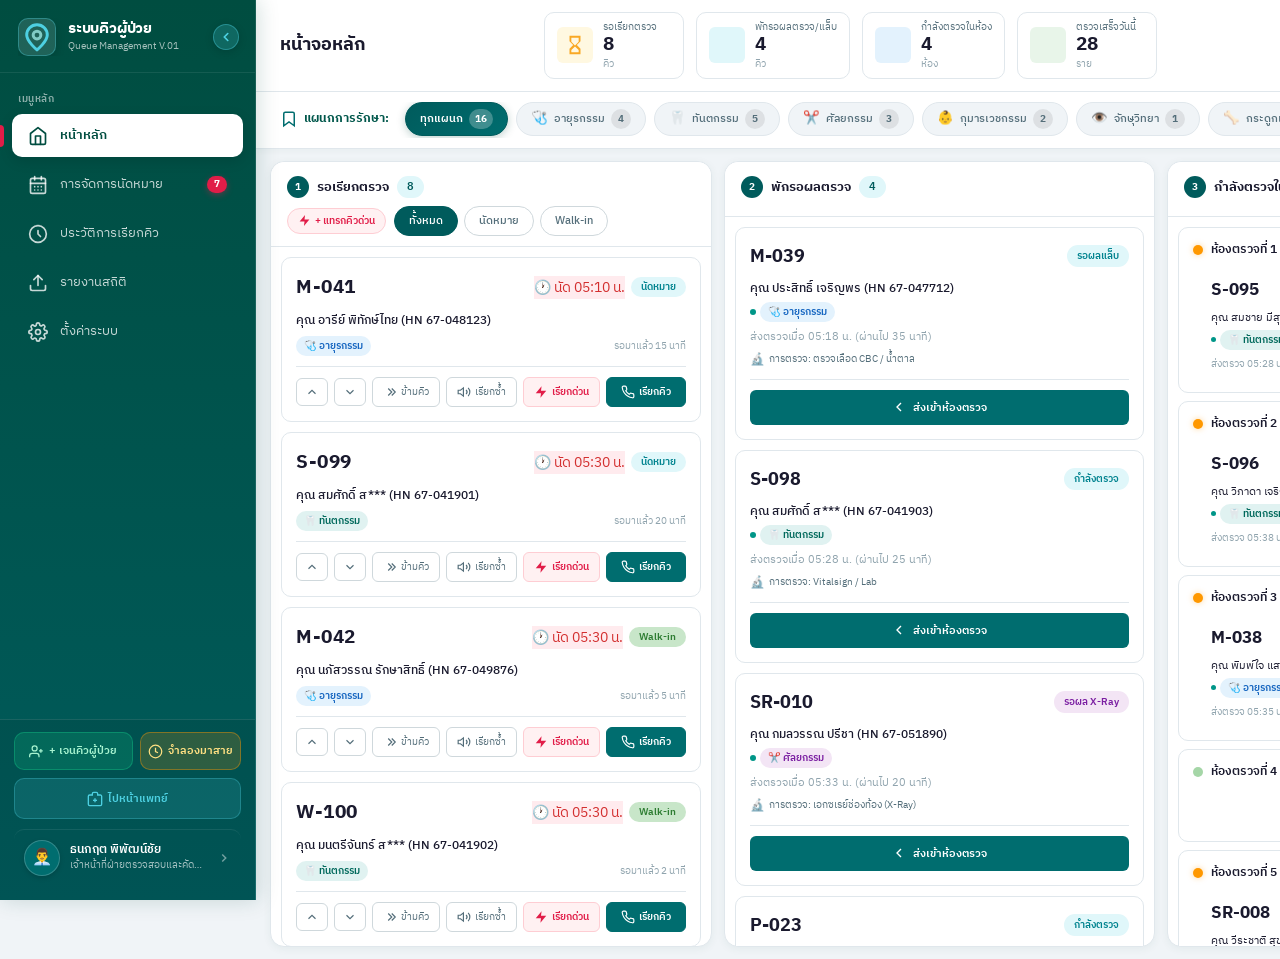
==== index.html @ bcfe9775 "Initial commit" ====
<!DOCTYPE html>
<html lang="th">
<head>
    <meta charset="UTF-8">
    <meta name="viewport" content="width=1920, initial-scale=1.0">
    <meta name="description" content="ระบบจัดการคิวผู้ป่วย - Hospital Queue Management System">
    <title>ระบบคิวผู้ป่วย | Hospital Queue Management</title>
    <link rel="preconnect" href="https://fonts.googleapis.com">
    <link rel="preconnect" href="https://fonts.gstatic.com" crossorigin>
    <link href="https://fonts.googleapis.com/css2?family=IBM+Plex+Sans+Thai:wght@300;400;500;600;700&display=swap" rel="stylesheet">
    <link rel="stylesheet" href="style.css">
</head>
<body>
    <div class="app-layout">
        <!-- ======== SIDEBAR ======== -->
        <aside class="sidebar" id="sidebar">
            <!-- Header: Logo, Brand Title, Collapse Toggle Button -->
            <div class="sidebar-header">
                <div class="sidebar-brand">
                    <div class="brand-logo-icon">
                        <svg viewBox="0 0 28 28" fill="none" stroke="currentColor" stroke-width="2.3" stroke-linecap="round" stroke-linejoin="round">
                            <path d="M14 4.5c-4.5 0-8 3.5-8 8 0 5 8 11.5 8 11.5s8-6.5 8-11.5c0-4.5-3.5-8-8-8z" stroke="#4DD0E1" fill="none"/>
                            <circle cx="14" cy="12.5" r="3" stroke="#80CBC4" fill="none"/>
                        </svg>
                    </div>
                    <div class="brand-info">
                        <span class="brand-title">ระบบคิวผู้ป่วย</span>
                        <span class="brand-subtitle">Queue Management V.01</span>
                    </div>
                </div>
                <button type="button" class="sidebar-collapse-btn" id="sidebar-collapse-btn" title="ย่อ / ขยาย เมนูด้านข้าง" aria-label="Toggle Sidebar">
                    <svg class="chevron-collapse" viewBox="0 0 24 24" fill="none" stroke="currentColor" stroke-width="2.8" stroke-linecap="round" stroke-linejoin="round">
                        <polyline points="15 18 9 12 15 6"></polyline>
                    </svg>
                </button>
            </div>

            <!-- Scrollable Nav Section -->
            <div class="sidebar-scroll-area">
                <div class="sidebar-section-header">
                    <span>เมนูหลัก</span>
                </div>
                <nav class="sidebar-nav">
                    <!-- 1. หน้าหลัก -->
                    <a href="#" class="nav-item active" data-page="dashboard" data-tooltip="หน้าหลัก" id="nav-dashboard">
                        <div class="nav-active-pill"></div>
                        <svg class="nav-icon" viewBox="0 0 24 24" fill="none" stroke="currentColor" stroke-width="2" stroke-linecap="round" stroke-linejoin="round">
                            <path d="M3 9l9-7 9 7v11a2 2 0 01-2 2H5a2 2 0 01-2-2z"/>
                            <polyline points="9 22 9 12 15 12 15 22"/>
                        </svg>
                        <span class="nav-label">หน้าหลัก</span>
                    </a>

                    <!-- 2. การจัดการนัดหมาย -->
                    <a href="#" class="nav-item" data-page="appointments" data-tooltip="การจัดการนัดหมาย" id="nav-appointments">
                        <div class="nav-active-pill"></div>
                        <svg class="nav-icon" viewBox="0 0 24 24" fill="none" stroke="currentColor" stroke-width="2" stroke-linecap="round" stroke-linejoin="round">
                            <rect x="3" y="4" width="18" height="18" rx="2" ry="2"/>
                            <line x1="16" y1="2" x2="16" y2="6"/>
                            <line x1="8" y1="2" x2="8" y2="6"/>
                            <line x1="3" y1="10" x2="21" y2="10"/>
                            <path d="M8 14h.01M12 14h.01M16 14h.01M8 18h.01M12 18h.01M16 18h.01"/>
                        </svg>
                        <span class="nav-label">การจัดการนัดหมาย</span>
                        <span class="nav-badge" id="nav-appointments-badge">8</span>
                    </a>

                    <!-- 3. ประวัติการเรียกคิว -->
                    <a href="#" class="nav-item" data-page="history" data-tooltip="ประวัติการเรียกคิว" id="nav-history">
                        <div class="nav-active-pill"></div>
                        <svg class="nav-icon" viewBox="0 0 24 24" fill="none" stroke="currentColor" stroke-width="2" stroke-linecap="round" stroke-linejoin="round">
                            <path d="M12 8v4l3 3"/>
                            <circle cx="12" cy="12" r="10"/>
                        </svg>
                        <span class="nav-label">ประวัติการเรียกคิว</span>
                    </a>


                    <!-- 4. รายงานสถิติ -->
                    <a href="#" class="nav-item" data-page="reports" data-tooltip="รายงานสถิติ" id="nav-reports">
                        <div class="nav-active-pill"></div>
                        <svg class="nav-icon" viewBox="0 0 24 24" fill="none" stroke="currentColor" stroke-width="2" stroke-linecap="round" stroke-linejoin="round">
                            <path d="M21 15v4a2 2 0 01-2 2H5a2 2 0 01-2-2v-4"/>
                            <polyline points="17 8 12 3 7 8"/>
                            <line x1="12" y1="3" x2="12" y2="15"/>
                        </svg>
                        <span class="nav-label">รายงานสถิติ</span>
                    </a>

                    <!-- 5. ตั้งค่าระบบ -->
                    <a href="#" class="nav-item" data-page="settings" data-tooltip="ตั้งค่าระบบ" id="nav-settings">
                        <div class="nav-active-pill"></div>
                        <svg class="nav-icon" viewBox="0 0 24 24" fill="none" stroke="currentColor" stroke-width="2" stroke-linecap="round" stroke-linejoin="round">
                            <circle cx="12" cy="12" r="3"/>
                            <path d="M19.4 15a1.65 1.65 0 00.33 1.82l.06.06a2 2 0 010 2.83 2 2 0 01-2.83 0l-.06-.06a1.65 1.65 0 00-1.82-.33 1.65 1.65 0 00-1 1.51V21a2 2 0 01-4 0v-.09A1.65 1.65 0 009 19.4a1.65 1.65 0 00-1.82.33l-.06.06a2 2 0 01-2.83-2.83l.06-.06A1.65 1.65 0 004.68 15a1.65 1.65 0 00-1.51-1H3a2 2 0 010-4h.09A1.65 1.65 0 004.6 9a1.65 1.65 0 00-.33-1.82l-.06-.06a2 2 0 012.83-2.83l.06.06A1.65 1.65 0 009 4.68a1.65 1.65 0 001-1.51V3a2 2 0 014 0v.09a1.65 1.65 0 001 1.51 1.65 1.65 0 001.82-.33l.06-.06a2 2 0 012.83 2.83l-.06.06A1.65 1.65 0 0019.4 9a1.65 1.65 0 001.51 1H21a2 2 0 010 4h-.09a1.65 1.65 0 00-1.51 1z"/>
                        </svg>
                        <span class="nav-label">ตั้งค่าระบบ</span>
                    </a>
                </nav>
            </div>

            <!-- Sidebar Bottom Actions & Profile -->
            <div class="sidebar-bottom">
                <div class="sidebar-actions-grid">
                    <button type="button" class="btn-generate-queue" id="btn-generate-queue" onclick="generateNewPatientQueue()" title="สุ่มสร้างคิวผู้ป่วยใหม่เข้าระบบทันที" data-tooltip="เจนคิวผู้ป่วย">
                        <svg viewBox="0 0 24 24" fill="none" stroke="currentColor" stroke-width="2" width="15" height="15">
                            <path d="M16 21v-2a4 4 0 0 0-4-4H5a4 4 0 0 0-4 4v2"/>
                            <circle cx="9" cy="7" r="4"/>
                            <line x1="19" y1="8" x2="19" y2="14"/>
                            <line x1="22" y1="11" x2="16" y2="11"/>
                        </svg>
                        <span class="action-btn-text">+ เจนคิวผู้ป่วย</span>
                    </button>
                    <button type="button" class="btn-simulate" id="btn-simulate-late" title="จำลองเวลาผ่านไป 35 นาที" data-tooltip="จำลองมาสาย">
                        <svg viewBox="0 0 24 24" fill="none" stroke="currentColor" stroke-width="2" width="15" height="15"><circle cx="12" cy="12" r="10"/><polyline points="12 6 12 12 16 14"/></svg>
                        <span class="action-btn-text">จำลองมาสาย</span>
                    </button>
                </div>
                <a href="doctor.html" class="btn-simulate btn-go-doctor" data-tooltip="ไปหน้าแพทย์" style="margin-top:8px;text-decoration:none;text-align:center;background:rgba(77,208,225,0.15);border-color:rgba(77,208,225,0.3);color:#4DD0E1;">
                    <svg viewBox="0 0 24 24" fill="none" stroke="currentColor" stroke-width="2" width="16" height="16"><path d="M20 6h-4V4c0-1.1-.9-2-2-2h-4c-1.1 0-2 .9-2 2v2H4c-1.1 0-2 .9-2 2v12c0 1.1.9 2 2 2h16c1.1 0 2-.9 2-2V8c0-1.1-.9-2-2-2z"/><line x1="12" y1="11" x2="12" y2="17"/><line x1="9" y1="14" x2="15" y2="14"/></svg>
                    <span class="action-btn-text">ไปหน้าแพทย์</span>
                </a>

                <!-- User Profile at bottom (Click to open Profile) -->
                <div class="sidebar-user-profile" id="sidebar-user-profile" data-tooltip="คลิกเพื่อดูและแก้ไขโปรไฟล์">
                    <div class="user-avatar-wrap">
                        <span style="font-size:1.15rem;line-height:1;">👨‍💼</span>
                    </div>
                    <div class="user-profile-details">
                        <span class="user-profile-name">ธนกฤต พิพัฒน์ชัย</span>
                        <span class="user-profile-email">เจ้าหน้าที่ฝ่ายตรวจสอบ</span>
                    </div>
                    <div class="user-profile-arrow">
                        <svg viewBox="0 0 24 24" fill="none" stroke="currentColor" stroke-width="2.5" width="14" height="14"><polyline points="9 18 15 12 9 6"/></svg>
                    </div>
                </div>
            </div>
        </aside>

        <!-- ======== MAIN CONTENT ======== -->
        <main class="main-content">
            <!-- Top Navigation Bar -->
            <header class="top-bar" id="top-bar">
                <div class="top-bar-left">
                    <h1 class="page-title" id="page-title">หน้าจอหลัก</h1>
                </div>
                <div class="top-bar-stats" id="top-bar-stats">
                    <div class="stat-card" id="stat-waiting">
                        <div class="stat-icon waiting">
                            <svg viewBox="0 0 24 24" fill="none" stroke="currentColor" stroke-width="2"><path d="M18 6L6 18M6 6l6 6"/><circle cx="12" cy="12" r="10"/></svg>
                            <!-- Hourglass -->
                            <svg viewBox="0 0 24 24" fill="currentColor" width="22" height="22"><path d="M6 2v6l4 4-4 4v6h12v-6l-4-4 4-4V2H6zm10 15.5V20H8v-2.5l4-4 4 4zm-4-5l-4-4V4h8v4.5l-4 4z"/></svg>
                        </div>
                        <div class="stat-info">
                            <span class="stat-label">รอเรียกตรวจ</span>
                            <span class="stat-value" id="stat-waiting-count">0</span>
                            <span class="stat-unit">คิว</span>
                        </div>
                    </div>
                    <div class="stat-card" id="stat-lab">
                        <div class="stat-icon lab">
                            <svg viewBox="0 0 24 24" fill="currentColor" width="22" height="22"><path d="M7 2v2h1v7.15l-4.35 7.61C2.87 20.11 3.84 22 5.44 22h13.12c1.6 0 2.57-1.89 1.79-3.24L16 11.15V4h1V2H7zm6 9.68l3.82 6.68H7.18L11 11.68V4h2v7.68z"/></svg>
                        </div>
                        <div class="stat-info">
                            <span class="stat-label">พักรอผลตรวจ/แล็บ</span>
                            <span class="stat-value" id="stat-lab-count">0</span>
                            <span class="stat-unit">คิว</span>
                        </div>
                    </div>
                    <div class="stat-card" id="stat-examining">
                        <div class="stat-icon examining">
                            <svg viewBox="0 0 24 24" fill="currentColor" width="22" height="22"><path d="M20 2H4c-1.1 0-2 .9-2 2v16c0 1.1.9 2 2 2h16c1.1 0 2-.9 2-2V4c0-1.1-.9-2-2-2zm-2 12H6v-2h12v2zm0-4H6V8h12v2z"/></svg>
                        </div>
                        <div class="stat-info">
                            <span class="stat-label">กำลังตรวจในห้อง</span>
                            <span class="stat-value" id="stat-examining-count">0</span>
                            <span class="stat-unit">ห้อง</span>
                        </div>
                    </div>
                    <div class="stat-card" id="stat-done">
                        <div class="stat-icon done">
                            <svg viewBox="0 0 24 24" fill="currentColor" width="22" height="22"><path d="M12 2C6.48 2 2 6.48 2 12s4.48 10 10 10 10-4.48 10-10S17.52 2 12 2zm-2 15l-5-5 1.41-1.41L10 14.17l7.59-7.59L19 8l-9 9z"/></svg>
                        </div>
                        <div class="stat-info">
                            <span class="stat-label">ตรวจเสร็จวันนี้</span>
                            <span class="stat-value" id="stat-done-count">0</span>
                            <span class="stat-unit">ราย</span>
                        </div>
                    </div>
                </div>
                <div class="top-bar-right">
                    <div class="datetime-display">
                        <div class="date-text" id="date-text"></div>
                        <div class="time-display">
                            <span class="time-text" id="time-text">00:00</span>
                            <span class="time-period">น.</span>
                        </div>
                        <div class="timezone-text">เวลามาตรฐานประเทศไทย</div>
                    </div>
                    <button type="button" class="btn-sound-toggle" id="btn-sound-toggle" onclick="toggleSound()" title="เปิด/ปิดเสียงเรียกคิว">
                        <svg class="sound-icon-on" viewBox="0 0 24 24" fill="none" stroke="currentColor" stroke-width="2" width="16" height="16"><polygon points="11 5 6 9 2 9 2 15 6 15 11 19 11 5"/><path d="M19.07 4.93a10 10 0 0 1 0 14.14M15.54 8.46a5 5 0 0 1 0 7.07"/></svg>
                        <svg class="sound-icon-off" style="display:none;" viewBox="0 0 24 24" fill="none" stroke="currentColor" stroke-width="2" width="16" height="16"><polygon points="11 5 6 9 2 9 2 15 6 15 11 19 11 5"/><line x1="23" y1="9" x2="17" y2="15"/><line x1="17" y1="9" x2="23" y2="15"/></svg>
                        <span class="sound-status-text" id="sound-status-text">เสียง: เปิด</span>
                    </button>
                </div>
            </header>

            <!-- ======== PAGE: DASHBOARD (Kanban Board) ======== -->
            <div class="page-content active" id="page-dashboard">
                <!-- Department Filter Bar -->
                <div class="department-filter-bar" id="dept-filter-bar">
                    <div class="dept-bar-left">
                        <div class="dept-bar-label">
                            <svg viewBox="0 0 24 24" fill="none" stroke="currentColor" stroke-width="2" width="18" height="18"><path d="M19 21l-7-5-7 5V5a2 2 0 012-2h10a2 2 0 012 2z"/></svg>
                            <span>แผนกการรักษา:</span>
                        </div>
                        <div class="dept-pills-container" id="dept-pills">
                            <button class="dept-pill active" data-dept="all">
                                <span class="dept-pill-name">ทุกแผนก</span>
                                <span class="dept-pill-count" id="count-dept-all">0</span>
                            </button>
                            <button class="dept-pill" data-dept="อายุรกรรม">
                                <span class="dept-pill-icon">🩺</span>
                                <span class="dept-pill-name">อายุรกรรม</span>
                                <span class="dept-pill-count" id="count-dept-med">0</span>
                            </button>
                            <button class="dept-pill" data-dept="ทันตกรรม">
                                <span class="dept-pill-icon">🦷</span>
                                <span class="dept-pill-name">ทันตกรรม</span>
                                <span class="dept-pill-count" id="count-dept-dental">0</span>
                            </button>
                            <button class="dept-pill" data-dept="ศัลยกรรม">
                                <span class="dept-pill-icon">✂️</span>
                                <span class="dept-pill-name">ศัลยกรรม</span>
                                <span class="dept-pill-count" id="count-dept-surg">0</span>
                            </button>
                            <button class="dept-pill" data-dept="กุมารเวชกรรม">
                                <span class="dept-pill-icon">👶</span>
                                <span class="dept-pill-name">กุมารเวชกรรม</span>
                                <span class="dept-pill-count" id="count-dept-pedia">0</span>
                            </button>
                            <button class="dept-pill" data-dept="จักษุวิทยา">
                                <span class="dept-pill-icon">👁️</span>
                                <span class="dept-pill-name">จักษุวิทยา</span>
                                <span class="dept-pill-count" id="count-dept-eye">0</span>
                            </button>
                            <button class="dept-pill" data-dept="กระดูกและข้อ">
                                <span class="dept-pill-icon">🦴</span>
                                <span class="dept-pill-name">กระดูกและข้อ</span>
                                <span class="dept-pill-count" id="count-dept-ortho">0</span>
                            </button>
                        </div>
                    </div>
                    <div class="dept-bar-right">
                        <div class="dept-search-box">
                            <svg viewBox="0 0 24 24" fill="none" stroke="currentColor" stroke-width="2" width="14" height="14"><circle cx="11" cy="11" r="8"/><line x1="21" y1="21" x2="16.65" y2="16.65"/></svg>
                            <input type="text" id="quick-search-input" placeholder="ค้นหาชื่อ, เลขคิว, HN...">
                        </div>
                    </div>
                </div>

                <div class="kanban-board" id="kanban-board">
                    <!-- Column 1: Waiting Queue -->
                    <div class="kanban-column" id="col-waiting">
                        <div class="column-header">
                            <div class="column-title-group">
                                <span class="column-number">1</span>
                                <h2 class="column-title">รอเรียกตรวจ</h2>
                                <span class="column-count" id="col-waiting-count">0</span>
                            </div>
                            <div style="display:flex; align-items:center; gap:8px;">
                                <button type="button" class="btn-insert-urgent" onclick="openUrgentModal()" title="แทรกคิวด่วนกะทันหัน">
                                    <svg viewBox="0 0 24 24" fill="currentColor" width="13" height="13"><path d="M13 2L3 14h9l-1 8 10-12h-9l1-8z"/></svg>
                                    + แทรกคิวด่วน
                                </button>
                                <div class="column-filters" id="queue-filters">
                                    <button class="filter-btn active" data-filter="all">ทั้งหมด</button>
                                    <button class="filter-btn" data-filter="appointment">นัดหมาย</button>
                                    <button class="filter-btn" data-filter="walkin">Walk-in</button>
                                </div>
                            </div>
                        </div>
                        <div class="column-body" id="waiting-list">
                            <!-- Queue cards will be rendered by JS -->
                        </div>
                    </div>

                    <!-- Column 2: Lab / Waiting Results -->
                    <div class="kanban-column" id="col-lab">
                        <div class="column-header">
                            <div class="column-title-group">
                                <span class="column-number">2</span>
                                <h2 class="column-title">พักรอผลตรวจ</h2>
                                <span class="column-count" id="col-lab-count">0</span>
                            </div>
                        </div>
                        <div class="column-body" id="lab-list">
                            <!-- Lab waiting cards will be rendered by JS -->
                        </div>
                    </div>

                    <!-- Column 3: Examination Rooms -->
                    <div class="kanban-column" id="col-rooms">
                        <div class="column-header">
                            <div class="column-title-group">
                                <span class="column-number">3</span>
                                <h2 class="column-title">กำลังตรวจในห้องตรวจ</h2>
                                <span class="column-count-badge" id="col-rooms-active">Active 0 ห้อง</span>
                            </div>
                        </div>
                        <div class="column-body rooms-grid" id="rooms-list">
                            <!-- Room cards will be rendered by JS -->
                        </div>
                    </div>
                </div>
            </div>

            <!-- ======== PAGE: HISTORY ======== -->
            <div class="page-content" id="page-history">
                <div class="history-page">
                    <div class="history-filters">
                        <div class="filter-group">
                            <label>เริ่มต้น</label>
                            <input type="date" class="filter-input" id="history-date-start">
                        </div>
                        <div class="filter-group">
                            <label>ถึง</label>
                            <input type="date" class="filter-input" id="history-date-end">
                        </div>
                        <div class="filter-group">
                            <label>ประเภท</label>
                            <select class="filter-input" id="history-type-filter">
                                <option value="all">ทั้งหมด</option>
                                <option value="appointment">นัดหมาย</option>
                                <option value="walkin">Walk-in</option>
                            </select>
                        </div>
                        <div class="filter-group">
                            <label>แผนก</label>
                            <select class="filter-input" id="history-dept-filter">
                                <option value="all">ทั้งหมด</option>
                                <option value="อายุรกรรม">อายุรกรรม</option>
                                <option value="ทันตกรรม">ทันตกรรม</option>
                                <option value="ศัลยกรรม">ศัลยกรรม</option>
                                <option value="กุมารเวชกรรม">กุมารเวชกรรม</option>
                                <option value="จักษุวิทยา">จักษุวิทยา</option>
                                <option value="กระดูกและข้อ">กระดูกและข้อ</option>
                            </select>
                        </div>
                        <div class="filter-group">
                            <label>สถานะ</label>
                            <div class="filter-pills">
                                <button class="filter-pill active" data-status="all">ทั้งหมด</button>
                                <button class="filter-pill" data-status="done">สิ้นสุดการตรวจ</button>
                                <button class="filter-pill" data-status="overdue">เกินกำหนด</button>
                            </div>
                        </div>
                        <div class="history-summary-cards">
                            <div class="summary-card teal">
                                <span class="summary-label">สิ้นสุดการตรวจ</span>
                                <span class="summary-value" id="history-done-count">0</span>
                            </div>
                            <div class="summary-card red">
                                <span class="summary-label">เกินกำหนด</span>
                                <span class="summary-value" id="history-overdue-count">0</span>
                            </div>
                        </div>
                    </div>
                    <div class="history-table-wrap">
                        <table class="history-table" id="history-table">
                            <thead>
                                <tr>
                                    <th>เวลาเรียกคิว</th>
                                    <th>หมายเลขคิว</th>
                                    <th>ชื่อ - นามสกุล</th>
                                    <th>ประเภท</th>
                                    <th>เวลานัด</th>
                                    <th>แผนก</th>
                                    <th>สถานะ</th>
                                    <th>จัดการ</th>
                                </tr>
                            </thead>
                            <tbody id="history-tbody">
                            </tbody>
                        </table>
                    </div>
                </div>
            </div>

            <!-- ======== PAGE: OVERDUE ======== -->
            <div class="page-content" id="page-overdue">
                <div class="overdue-page">
                    <div class="empty-state">
                        <svg viewBox="0 0 24 24" fill="none" stroke="#aaa" stroke-width="1.5" width="64" height="64"><path d="M10.29 3.86L1.82 18a2 2 0 001.71 3h16.94a2 2 0 001.71-3L13.71 3.86a2 2 0 00-3.42 0z"/><line x1="12" y1="9" x2="12" y2="13"/><line x1="12" y1="17" x2="12.01" y2="17"/></svg>
                        <h3>คิวเกินกำหนด</h3>
                        <p>แสดงรายการคิวที่เกินเวลานัดหมายและถูกเลื่อนลำดับ</p>
                        <div id="overdue-list-content"></div>
                    </div>
                </div>
            </div>

            <!-- ======== PAGE: REPORTS & STATS DASHBOARD ======== -->
            <div class="page-content" id="page-reports">
                <div class="reports-dashboard">
                    <!-- Top Action & Filter Bar -->
                    <div class="reports-header-bar">
                        <div class="reports-title-area">
                            <h2 class="reports-title">แดชบอร์ดรายงานสถิติการให้บริการ</h2>
                            <p class="reports-subtitle">วิเคราะห์ข้อมูลปริมาณผู้ป่วย ระยะเวลาการรอคอย และประสิทธิภาพแต่ละแผนก</p>
                        </div>
                        <div class="reports-actions">
                            <div class="reports-filter-group">
                                <label for="reports-date-range">ช่วงเวลา:</label>
                                <select id="reports-date-range" class="reports-select" onchange="renderReportsDashboard()">
                                    <option value="today">วันนี้ (Today)</option>
                                    <option value="week">สัปดาห์นี้ (This Week)</option>
                                    <option value="month">เดือนนี้ (This Month)</option>
                                </select>
                            </div>
                            <div class="reports-filter-group">
                                <label for="reports-dept-filter">แผนก:</label>
                                <select id="reports-dept-filter" class="reports-select" onchange="renderReportsDashboard()">
                                    <option value="all">ทุกแผนก (All Departments)</option>
                                    <option value="อายุรกรรม">🩺 อายุรกรรม</option>
                                    <option value="ทันตกรรม">🦷 ทันตกรรม</option>
                                    <option value="ศัลยกรรม">✂️ ศัลยกรรม</option>
                                    <option value="กุมารเวชกรรม">👶 กุมารเวชกรรม</option>
                                    <option value="จักษุวิทยา">👁️ จักษุวิทยา</option>
                                    <option value="กระดูกและข้อ">🦴 กระดูกและข้อ</option>
                                </select>
                            </div>
                            <div class="export-btn-group">
                                <button type="button" class="btn-export btn-export-excel" onclick="exportReportCSV()" title="ดาวน์โหลดเป็นไฟล์ Excel/CSV">
                                    <svg viewBox="0 0 24 24" fill="none" stroke="currentColor" stroke-width="2" width="16" height="16"><path d="M21 15v4a2 2 0 0 1-2 2H5a2 2 0 0 1-2-2v-4"/><polyline points="7 10 12 15 17 10"/><line x1="12" y1="15" x2="12" y2="3"/></svg>
                                    <span>Export Excel (CSV)</span>
                                </button>
                                <button type="button" class="btn-export btn-export-print" onclick="printReport()" title="พิมพ์หรือบันทึกเป็น PDF">
                                    <svg viewBox="0 0 24 24" fill="none" stroke="currentColor" stroke-width="2" width="16" height="16"><polyline points="6 9 6 2 18 2 18 9"/><path d="M6 18H4a2 2 0 0 1-2-2v-5a2 2 0 0 1 2-2h16a2 2 0 0 1 2 2v5a2 2 0 0 1-2 2h-2"/><rect x="6" y="14" width="12" height="8"/></svg>
                                    <span>พิมพ์ / PDF</span>
                                </button>
                            </div>
                        </div>
                    </div>

                    <!-- KPI Metric Cards Grid -->
                    <div class="reports-kpi-grid">
                        <div class="kpi-card teal">
                            <div class="kpi-icon-wrap">
                                <svg viewBox="0 0 24 24" fill="none" stroke="currentColor" stroke-width="2"><path d="M17 21v-2a4 4 0 0 0-4-4H5a4 4 0 0 0-4 4v2"/><circle cx="9" cy="7" r="4"/><path d="M23 21v-2a4 4 0 0 0-3-3.87"/><path d="M16 3.13a4 4 0 0 1 0 7.75"/></svg>
                            </div>
                            <div class="kpi-body">
                                <span class="kpi-label">ผู้ป่วยเข้ารับบริการทั้งหมด</span>
                                <div class="kpi-value-row">
                                    <span class="kpi-value" id="kpi-total-patients">0</span>
                                    <span class="kpi-unit">คน</span>
                                </div>
                                <span class="kpi-trend up">↗ +12.5% เทียบเมื่อวาน</span>
                            </div>
                        </div>

                        <div class="kpi-card green">
                            <div class="kpi-icon-wrap">
                                <svg viewBox="0 0 24 24" fill="none" stroke="currentColor" stroke-width="2"><path d="M22 11.08V12a10 10 0 1 1-5.93-9.14"/><polyline points="22 4 12 14.01 9 11.01"/></svg>
                            </div>
                            <div class="kpi-body">
                                <span class="kpi-label">ตรวจเสร็จสิ้นแล้ว</span>
                                <div class="kpi-value-row">
                                    <span class="kpi-value" id="kpi-completed-patients">0</span>
                                    <span class="kpi-unit">คน</span>
                                </div>
                                <span class="kpi-badge success" id="kpi-completion-rate">ความสำเร็จ 0%</span>
                            </div>
                        </div>

                        <div class="kpi-card amber">
                            <div class="kpi-icon-wrap">
                                <svg viewBox="0 0 24 24" fill="none" stroke="currentColor" stroke-width="2"><circle cx="12" cy="12" r="10"/><polyline points="12 6 12 12 16 14"/></svg>
                            </div>
                            <div class="kpi-body">
                                <span class="kpi-label">เวลารอคอยเฉลี่ย</span>
                                <div class="kpi-value-row">
                                    <span class="kpi-value" id="kpi-avg-waiting">16</span>
                                    <span class="kpi-unit">นาที</span>
                                </div>
                                <span class="kpi-trend down">✓ อยู่ในเกณฑ์มาตรฐาน (&lt;30น.)</span>
                            </div>
                        </div>

                        <div class="kpi-card blue">
                            <div class="kpi-icon-wrap">
                                <svg viewBox="0 0 24 24" fill="none" stroke="currentColor" stroke-width="2"><path d="M20 6h-4V4c0-1.1-.9-2-2-2h-4c-1.1 0-2 .9-2 2v2H4c-1.1 0-2 .9-2 2v12c0 1.1.9 2 2 2h16c1.1 0 2-.9 2-2V8c0-1.1-.9-2-2-2z"/></svg>
                            </div>
                            <div class="kpi-body">
                                <span class="kpi-label">เวลาตรวจเฉลี่ยต่อคน</span>
                                <div class="kpi-value-row">
                                    <span class="kpi-value" id="kpi-avg-exam">14</span>
                                    <span class="kpi-unit">นาที</span>
                                </div>
                                <span class="kpi-badge info">ความพึงพอใจ 96.4%</span>
                            </div>
                        </div>

                        <div class="kpi-card rose">
                            <div class="kpi-icon-wrap">
                                <svg viewBox="0 0 24 24" fill="currentColor"><path d="M13 2L3 14h9l-1 8 10-12h-9l1-8z"/></svg>
                            </div>
                            <div class="kpi-body">
                                <span class="kpi-label">คิวด่วนพิเศษ / แทรกคิว</span>
                                <div class="kpi-value-row">
                                    <span class="kpi-value" id="kpi-urgent-count">0</span>
                                    <span class="kpi-unit">เคส</span>
                                </div>
                                <span class="kpi-badge urgent-badge">จัดการเสร็จ 100%</span>
                            </div>
                        </div>
                    </div>

                    <!-- Charts Section (Grid of 2 Cards) -->
                    <div class="reports-charts-row">
                        <!-- Chart 1: Hourly Queue Traffic (Bar Chart) -->
                        <div class="chart-card">
                            <div class="chart-header">
                                <div class="chart-title-area">
                                    <h3 class="chart-title">ปริมาณคิวผู้ป่วยตามช่วงเวลา (Hourly Patient Volume)</h3>
                                    <p class="chart-desc">สถิติจำนวนคิวที่เข้ารับบริการในแต่ละชั่วโมง (08:00 - 17:00 น.)</p>
                                </div>
                                <div class="chart-badge">Peak: 09:00 - 11:00 น.</div>
                            </div>
                            <div class="chart-body">
                                <div class="hourly-bars-container" id="hourly-bars-container">
                                    <!-- Rendered dynamically by JS -->
                                </div>
                            </div>
                        </div>

                        <!-- Chart 2: Queue Types & Department Distribution -->
                        <div class="chart-card">
                            <div class="chart-header">
                                <div class="chart-title-area">
                                    <h3 class="chart-title">สัดส่วนประเภทคิวและการส่งต่อ (Queue Types)</h3>
                                    <p class="chart-desc">จำแนกตาม นัดหมาย, Walk-in, คิวด่วน และส่งต่อระหว่างแผนก</p>
                                </div>
                            </div>
                            <div class="chart-body">
                                <div class="queue-type-bars" id="queue-type-breakdown">
                                    <!-- Rendered dynamically by JS -->
                                </div>
                                <div class="queue-dept-bars-title">สัดส่วนปริมาณผู้ป่วยแยกตามแผนก</div>
                                <div class="dept-progress-list" id="dept-progress-list">
                                    <!-- Rendered dynamically by JS -->
                                </div>
                            </div>
                        </div>
                    </div>

                    <!-- Detailed Department Table -->
                    <div class="reports-table-card">
                        <div class="table-card-header">
                            <div>
                                <h3 class="table-card-title">สรุปสถิติประสิทธิภาพการให้บริการรายแผนก</h3>
                                <p class="table-card-desc">ข้อมูลเปรียบเทียบจำนวนคิว เวลารอคอยเฉลี่ย และอัตราความสำเร็จในแต่ละแผนกการรักษา</p>
                            </div>
                            <button type="button" class="btn-sub-export" onclick="exportReportCSV()">
                                <svg viewBox="0 0 24 24" fill="none" stroke="currentColor" stroke-width="2" width="14" height="14"><path d="M21 15v4a2 2 0 0 1-2 2H5a2 2 0 0 1-2-2v-4"/><polyline points="7 10 12 15 17 10"/><line x1="12" y1="15" x2="12" y2="3"/></svg>
                                Export ตารางนี้
                            </button>
                        </div>
                        <div class="table-responsive">
                            <table class="reports-data-table" id="reports-dept-table">
                                <thead>
                                    <tr>
                                        <th>แผนกการรักษา</th>
                                        <th>คิวทั้งหมด</th>
                                        <th>ตรวจเสร็จแล้ว</th>
                                        <th>กำลังตรวจ</th>
                                        <th>รอเรียกตรวจ</th>
                                        <th>เวลารอเฉลี่ย</th>
                                        <th>อัตราสำเร็จ</th>
                                        <th>สถานะความหนาแน่น</th>
                                    </tr>
                                </thead>
                                <tbody id="reports-dept-tbody">
                                    <!-- Rendered dynamically by JS -->
                                </tbody>
                            </table>
                        </div>
                    </div>
                </div>
            </div>

            <!-- ======== PAGE: APPOINTMENTS (การจัดการนัดหมาย) ======== -->
            <div class="page-content" id="page-appointments">
                <div class="appointments-page">
                    <!-- Top Action & Info Bar -->
                    <div class="appt-header-bar">
                        <div class="appt-title-area">
                            <h2 class="appt-title">ระบบการจัดการนัดหมายผู้ป่วย</h2>
                            <p class="appt-subtitle">สร้างนัดหมายใหม่ ค้นหา ตรวจสอบ เลื่อนวันนัด และยกเลิกนัดหมาย</p>
                        </div>
                        <div class="appt-actions">
                            <button type="button" class="btn-create-appt" onclick="openCreateApptModal()" id="btn-open-create-appt">
                                <svg viewBox="0 0 24 24" fill="none" stroke="currentColor" stroke-width="2.3" width="16" height="16">
                                    <path d="M12 5v14M5 12h14"/>
                                </svg>
                                <span>+ สร้างนัดหมายใหม่</span>
                            </button>
                        </div>
                    </div>

                    <!-- KPI Metric Cards Grid -->
                    <div class="appt-kpi-grid">
                        <div class="appt-kpi-card teal">
                            <div class="appt-kpi-icon-wrap">
                                <svg viewBox="0 0 24 24" fill="none" stroke="currentColor" stroke-width="2">
                                    <rect x="3" y="4" width="18" height="18" rx="2" ry="2"/>
                                    <line x1="16" y1="2" x2="16" y2="6"/>
                                    <line x1="8" y1="2" x2="8" y2="6"/>
                                    <line x1="3" y1="10" x2="21" y2="10"/>
                                </svg>
                            </div>
                            <div class="appt-kpi-body">
                                <span class="appt-kpi-label">นัดหมายทั้งหมดในระบบ</span>
                                <div class="appt-kpi-value-row">
                                    <span class="appt-kpi-value" id="kpi-appt-total">0</span>
                                    <span class="appt-kpi-unit">รายการ</span>
                                </div>
                                <span class="appt-kpi-badge primary">จัดการข้อมูลคิว</span>
                            </div>
                        </div>

                        <div class="appt-kpi-card green">
                            <div class="appt-kpi-icon-wrap">
                                <svg viewBox="0 0 24 24" fill="none" stroke="currentColor" stroke-width="2">
                                    <path d="M22 11.08V12a10 10 0 1 1-5.93-9.14"/>
                                    <polyline points="22 4 12 14.01 9 11.01"/>
                                </svg>
                            </div>
                            <div class="appt-kpi-body">
                                <span class="appt-kpi-label">นัดหมายยืนยันแล้ว / รอตรวจ</span>
                                <div class="appt-kpi-value-row">
                                    <span class="appt-kpi-value" id="kpi-appt-confirmed">0</span>
                                    <span class="appt-kpi-unit">ราย</span>
                                </div>
                                <span class="appt-kpi-badge success">พร้อมให้บริการ</span>
                            </div>
                        </div>

                        <div class="appt-kpi-card amber">
                            <div class="appt-kpi-icon-wrap">
                                <svg viewBox="0 0 24 24" fill="none" stroke="currentColor" stroke-width="2">
                                    <circle cx="12" cy="12" r="10"/>
                                    <polyline points="12 6 12 12 14 14"/>
                                    <path d="M16 2v4M8 2v4"/>
                                </svg>
                            </div>
                            <div class="appt-kpi-body">
                                <span class="appt-kpi-label">ขอเลื่อนวันนัดหมายแล้ว</span>
                                <div class="appt-kpi-value-row">
                                    <span class="appt-kpi-value" id="kpi-appt-rescheduled">0</span>
                                    <span class="appt-kpi-unit">เคส</span>
                                </div>
                                <span class="appt-kpi-badge warning">เปลี่ยนวัน/เวลา</span>
                            </div>
                        </div>

                        <div class="appt-kpi-card red">
                            <div class="appt-kpi-icon-wrap">
                                <svg viewBox="0 0 24 24" fill="none" stroke="currentColor" stroke-width="2">
                                    <circle cx="12" cy="12" r="10"/>
                                    <line x1="15" y1="9" x2="9" y2="15"/>
                                    <line x1="9" y1="9" x2="15" y2="15"/>
                                </svg>
                            </div>
                            <div class="appt-kpi-body">
                                <span class="appt-kpi-label">ยกเลิกนัดหมาย</span>
                                <div class="appt-kpi-value-row">
                                    <span class="appt-kpi-value" id="kpi-appt-cancelled">0</span>
                                    <span class="appt-kpi-unit">เคส</span>
                                </div>
                                <span class="appt-kpi-badge danger">ยกเลิกแล้ว</span>
                            </div>
                        </div>
                    </div>

                    <!-- Filter & Search Toolbar -->
                    <div class="appt-filters-container">
                        <div class="appt-filter-row">
                            <div class="appt-search-box">
                                <svg viewBox="0 0 24 24" fill="none" stroke="currentColor" stroke-width="2" width="16" height="16">
                                    <circle cx="11" cy="11" r="8"/>
                                    <line x1="21" y1="21" x2="16.65" y2="16.65"/>
                                </svg>
                                <input type="text" id="appt-search-input" placeholder="ค้นหาตาม HN, ชื่อคนไข้, เบอร์โทร, หรือรหัสนัด...">
                            </div>

                            <div class="appt-filter-controls">
                                <div class="appt-filter-select-wrap">
                                    <label>ช่วงวัน:</label>
                                    <select id="appt-date-filter" class="appt-select" onchange="renderAppointments()">
                                        <option value="all">ทั้งหมด (All Dates)</option>
                                        <option value="today" selected>นัดวันนี้ (Today)</option>
                                        <option value="tomorrow">นัดพรุ่งนี้ (Tomorrow)</option>
                                        <option value="week">สัปดาห์นี้ (This Week)</option>
                                    </select>
                                </div>

                                <div class="appt-filter-select-wrap">
                                    <label>แผนก:</label>
                                    <select id="appt-dept-filter" class="appt-select" onchange="renderAppointments()">
                                        <option value="all">ทุกแผนก (All)</option>
                                        <option value="อายุรกรรม">🩺 อายุรกรรม</option>
                                        <option value="ทันตกรรม">🦷 ทันตกรรม</option>
                                        <option value="ศัลยกรรม">✂️ ศัลยกรรม</option>
                                        <option value="กุมารเวชกรรม">👶 กุมารเวชกรรม</option>
                                        <option value="จักษุวิทยา">👁️ จักษุวิทยา</option>
                                        <option value="กระดูกและข้อ">🦴 กระดูกและข้อ</option>
                                    </select>
                                </div>

                                <div class="appt-filter-select-wrap">
                                    <label>สถานะ:</label>
                                    <select id="appt-status-filter" class="appt-select" onchange="renderAppointments()">
                                        <option value="all">ทุกสถานะ (All)</option>
                                        <option value="confirmed">🟢 ยืนยันนัด</option>
                                        <option value="rescheduled">🟡 เลื่อนนัดแล้ว</option>
                                        <option value="cancelled">🔴 ยกเลิกแล้ว</option>
                                    </select>
                                </div>
                            </div>
                        </div>
                    </div>

                    <!-- Appointments Table -->
                    <div class="appt-table-card">
                        <div class="table-responsive">
                            <table class="appt-data-table" id="appt-table">
                                <thead>
                                    <tr>
                                        <th>วัน-เวลานัดหมาย</th>
                                        <th>รหัสนัด / HN</th>
                                        <th>ชื่อ-นามสกุล / เบอร์โทร</th>
                                        <th>แผนก / แพทย์ผู้ตรวจ</th>
                                        <th>อาการ / สาเหตุการนัด</th>
                                        <th>สถานะนัด</th>
                                        <th style="text-align: right;">การจัดการ</th>
                                    </tr>
                                </thead>
                                <tbody id="appt-table-tbody">
                                    <!-- Rendered dynamically by JS -->
                                </tbody>
                            </table>
                        </div>
                    </div>
                </div>
            </div>

            <!-- ======== PAGE: SETTINGS (ตั้งค่าระบบ) ======== -->
            <div class="page-content" id="page-settings">
                <div class="settings-container">
                    <!-- Top Settings Header -->
                    <div class="settings-header-banner">
                        <div class="settings-header-text">
                            <h2>
                                <svg viewBox="0 0 24 24" fill="none" stroke="currentColor" stroke-width="2" width="24" height="24"><circle cx="12" cy="12" r="3"/><path d="M19.4 15a1.65 1.65 0 00.33 1.82l.06.06a2 2 0 010 2.83 2 2 0 01-2.83 0l-.06-.06a1.65 1.65 0 00-1.82-.33 1.65 1.65 0 00-1 1.51V21a2 2 0 01-4 0v-.09A1.65 1.65 0 009 19.4a1.65 1.65 0 00-1.82.33l-.06.06a2 2 0 01-2.83-2.83l.06-.06A1.65 1.65 0 004.68 15a1.65 1.65 0 00-1.51-1H3a2 2 0 010-4h.09A1.65 1.65 0 004.6 9a1.65 1.65 0 00-.33-1.82l-.06-.06a2 2 0 012.83-2.83l.06.06A1.65 1.65 0 009 4.68a1.65 1.65 0 001-1.51V3a2 2 0 014 0v.09a1.65 1.65 0 001 1.51 1.65 1.65 0 001.82-.33l.06-.06a2 2 0 012.83 2.83l-.06.06A1.65 1.65 0 0019.4 9a1.65 1.65 0 001.51 1H21a2 2 0 010 4h-.09a1.65 1.65 0 00-1.51 1z"/></svg>
                                <span>ตั้งค่าระบบจัดการคิว (System Configuration)</span>
                            </h2>
                            <p>กำหนดค่าระบบเสียงเรียกคิว กฎการจัดการเวลา ข้อมูลสถานพยาบาล และการสำรองข้อมูล</p>
                        </div>
                        <div class="settings-header-actions">
                            <button type="button" class="btn-settings-save" onclick="saveSystemSettingsFromUI()">
                                <svg viewBox="0 0 24 24" fill="none" stroke="currentColor" stroke-width="2.5" width="16" height="16"><path d="M19 21H5a2 2 0 0 1-2-2V5a2 2 0 0 1 2-2h11l5 5v11a2 2 0 0 1-2 2z"/><polyline points="17 21 17 13 7 13 7 21"/><polyline points="7 3 7 8 15 8"/></svg>
                                <span>บันทึกการตั้งค่า</span>
                            </button>
                        </div>
                    </div>

                    <!-- Settings Category Grid -->
                    <div class="settings-grid">
                        <!-- 1. Sound & Announcement -->
                        <div class="settings-card">
                            <div class="settings-card-header">
                                <div class="settings-card-icon teal">🔊</div>
                                <div>
                                    <h3>ระบบเสียงเรียกคิวและการประกาศ (Sound & Voice)</h3>
                                    <p>ปรับแต่งเสียงกระดิ่งเตือน ระดับเสียง และการอ่านชื่อผู้ป่วย</p>
                                </div>
                            </div>
                            <div class="settings-card-body">
                                <div class="setting-item-row">
                                    <div class="setting-item-info">
                                        <label class="setting-label">เปิดใช้งานเสียงเรียกคิวอัตโนมัติ (Master Sound)</label>
                                        <span class="setting-desc">ส่งเสียงเตือนและเสียงพูดเมื่อมีการกดเรียกคิวผู้ป่วย</span>
                                    </div>
                                    <label class="switch-toggle">
                                        <input type="checkbox" id="setting-sound-enabled" onchange="soundManager.toggle(this.checked)">
                                        <span class="slider-toggle"></span>
                                    </label>
                                </div>

                                <div class="setting-item-row">
                                    <div class="setting-item-info">
                                        <label class="setting-label">ระดับความดังเสียง (Volume)</label>
                                        <span class="setting-desc">ปรับความดังเสียงเตือนกระดิ่งและเสียงพูด (<span id="setting-vol-text">85%</span>)</span>
                                    </div>
                                    <input type="range" class="setting-range" id="setting-sound-volume" min="10" max="100" value="85" oninput="updateSettingVolumeText(this.value)">
                                </div>

                                <div class="setting-item-row">
                                    <div class="setting-item-info">
                                        <label class="setting-label">ความเร็วเสียงอ่าน (Speech Rate)</label>
                                        <span class="setting-desc">ความเร็วในการออกเสียงอ่านภาษาไทย</span>
                                    </div>
                                    <select class="setting-select" id="setting-speech-rate">
                                        <option value="0.8">ช้าชัดเจน (0.8x)</option>
                                        <option value="1.0" selected>ความเร็วปกติ (1.0x)</option>
                                        <option value="1.15">เร็วเล็กน้อย (1.15x)</option>
                                    </select>
                                </div>

                                <div class="setting-item-row">
                                    <div class="setting-item-info">
                                        <label class="setting-label">รูปแบบเสียงสัญญาณกระดิ่ง (Chime Melodic Tone)</label>
                                        <span class="setting-desc">เลือกโทนเสียงดนตรีก่อนเริ่มประกาศ</span>
                                    </div>
                                    <select class="setting-select" id="setting-chime-tone">
                                        <option value="hospital" selected>🔔 ติ่งหน่อง 2 จังหวะ (Hospital Melodic)</option>
                                        <option value="urgent">⚡ เสียงเตือนเร่งด่วน 3 โทน (Urgent Alert)</option>
                                        <option value="classic">🎵 กระดิ่งซอฟต์คลาสสิก (Soft Classic)</option>
                                    </select>
                                </div>

                                <div class="setting-item-row">
                                    <div class="setting-item-info">
                                        <label class="setting-label">อ่านชื่อผู้ป่วยตามหลังหมายเลขคิว</label>
                                        <span class="setting-desc">เช่น "ขอเชิญหมายเลขคิว A001 คุณสมชาย..."</span>
                                    </div>
                                    <label class="switch-toggle">
                                        <input type="checkbox" id="setting-announce-name" checked>
                                        <span class="slider-toggle"></span>
                                    </label>
                                </div>

                                <div class="setting-item-row">
                                    <div class="setting-item-info">
                                        <label class="setting-label">จำนวนครั้งในการประกาศซ้ำ</label>
                                        <span class="setting-desc">จำนวนรอบการพูดประกาศต่อการกด 1 ครั้ง</span>
                                    </div>
                                    <select class="setting-select" id="setting-repeat-count">
                                        <option value="1" selected>ประกาศ 1 รอบ</option>
                                        <option value="2">ประกาศซ้ำ 2 รอบ</option>
                                    </select>
                                </div>

                                <div class="setting-test-box">
                                    <button type="button" class="btn-test-sound" onclick="testQueueSoundAnnouncement()">
                                        <svg viewBox="0 0 24 24" fill="none" stroke="currentColor" stroke-width="2" width="16" height="16"><polygon points="11 5 6 9 2 9 2 15 6 15 11 19 11 5"/><path d="M19.07 4.93a10 10 0 0 1 0 14.14M15.54 8.46a5 5 0 0 1 0 7.07"/></svg>
                                        <span>ทดสอบฟังเสียงเรียกคิว (Test Call)</span>
                                    </button>
                                    <span class="test-sound-hint">กดเพื่อฟังตัวอย่างโทนเสียงและคำอ่านจำลอง</span>
                                </div>
                            </div>
                        </div>

                        <!-- 2. Queue Rules & Timing Thresholds -->
                        <div class="settings-card">
                            <div class="settings-card-header">
                                <div class="settings-card-icon amber">⏱️</div>
                                <div>
                                    <h3>เกณฑ์เวลาและกฎการจัดการคิว (Queue Rules & Timing)</h3>
                                    <p>กำหนดเกณฑ์การแจ้งเตือนคิวมาสายและการแทรกคิว</p>
                                </div>
                            </div>
                            <div class="settings-card-body">
                                <div class="setting-item-row">
                                    <div class="setting-item-info">
                                        <label class="setting-label">เกณฑ์เวลานับเป็น "คิวมาสาย" (Overdue Threshold)</label>
                                        <span class="setting-desc">เวลารอคอยเกินกี่นาทีจะแสดงสถานะเตือนสีส้ม</span>
                                    </div>
                                    <select class="setting-select" id="setting-late-threshold">
                                        <option value="15">15 นาที</option>
                                        <option value="20">20 นาที</option>
                                        <option value="30" selected>30 นาที (ค่ามาตรฐาน)</option>
                                        <option value="45">45 นาที</option>
                                        <option value="60">60 นาที</option>
                                    </select>
                                </div>

                                <div class="setting-item-row">
                                    <div class="setting-item-info">
                                        <label class="setting-label">เวลาเฉลี่ยโดยประมาณต่อการตรวจ (Est. Service Time)</label>
                                        <span class="setting-desc">ใช้ในการคำนวณเวลารอคอยเฉลี่ยให้ผู้ป่วย</span>
                                    </div>
                                    <select class="setting-select" id="setting-avg-service">
                                        <option value="10">10 นาที / ท่าน</option>
                                        <option value="15" selected>15 นาที / ท่าน (ค่าแนะนำ)</option>
                                        <option value="20">20 นาที / ท่าน</option>
                                        <option value="30">30 นาที / ท่าน</option>
                                    </select>
                                </div>

                                <div class="setting-item-row">
                                    <div class="setting-item-info">
                                        <label class="setting-label">อนุญาตให้แทรกคิวด่วนฉุกเฉิน (Emergency Queues)</label>
                                        <span class="setting-desc">เปิดให้มีปุ่มแทรกคิวด่วนเข้าสู่ระบบได้ทันที</span>
                                    </div>
                                    <label class="switch-toggle">
                                        <input type="checkbox" id="setting-allow-urgent" checked>
                                        <span class="slider-toggle"></span>
                                    </label>
                                </div>

                                <div class="setting-item-row">
                                    <div class="setting-item-info">
                                        <label class="setting-label">ระบบจัดสรรห้องตรวจอัตโนมัติตามแผนก (Smart Room Match)</label>
                                        <span class="setting-desc">แนะนำห้องตรวจที่ตรงกับแผนกและกำลังว่างเป็นลำดับแรก</span>
                                    </div>
                                    <label class="switch-toggle">
                                        <input type="checkbox" id="setting-smart-room" checked>
                                        <span class="slider-toggle"></span>
                                    </label>
                                </div>
                            </div>
                        </div>

                        <!-- 3. Hospital & Service Station Info -->
                        <div class="settings-card">
                            <div class="settings-card-header">
                                <div class="settings-card-icon blue">🏥</div>
                                <div>
                                    <h3>ข้อมูลสถานพยาบาลและจุดบริการ (Hospital & Station)</h3>
                                    <p>ข้อมูลที่จะแสดงบนหัวบัตรคิวและหน้าจอแสดงผล</p>
                                </div>
                            </div>
                            <div class="settings-card-body">
                                <div class="setting-form-group">
                                    <label class="setting-label">ชื่อสถานพยาบาล / โรงพยาบาล</label>
                                    <input type="text" class="setting-input" id="setting-hosp-name" value="โรงพยาบาลกรุงเทพเมดิคอล เซ็นเตอร์">
                                </div>
                                <div class="setting-form-group">
                                    <label class="setting-label">สาขา / อาคาร</label>
                                    <input type="text" class="setting-input" id="setting-hosp-branch" value="สาขาหลัก (อาคารผู้ป่วยนอก OPD)">
                                </div>
                                <div class="setting-form-group">
                                    <label class="setting-label">ชื่อจุดบริการ / เคาน์เตอร์ประจำการ</label>
                                    <input type="text" class="setting-input" id="setting-station-name" value="จุดคัดกรองและจัดการคิวกลาง (Counter 1)">
                                </div>
                                <div class="setting-form-group">
                                    <label class="setting-label">เบอร์โทรศัพท์ติดต่อศูนย์ประชาสัมพันธ์</label>
                                    <input type="text" class="setting-input" id="setting-hosp-phone" value="02-123-4567 ต่อ 101">
                                </div>
                            </div>
                        </div>

                        <!-- 4. Display & Kiosk Configuration -->
                        <div class="settings-card">
                            <div class="settings-card-header">
                                <div class="settings-card-icon green">🖥️</div>
                                <div>
                                    <h3>การแสดงผลและหน้าจอดิจิทัล (Display & Kiosk)</h3>
                                    <p>การแสดงผลบนจอคีออสก์และป้ายข้อความวิ่ง</p>
                                </div>
                            </div>
                            <div class="settings-card-body">
                                <div class="setting-item-row">
                                    <div class="setting-item-info">
                                        <label class="setting-label">แสดงรายการคิวที่ตรวจเสร็จแล้วย้อนหลัง (History List)</label>
                                        <span class="setting-desc">แสดงรายการคิวที่พึ่งเสร็จสิ้นในหน้าจอคิว</span>
                                    </div>
                                    <label class="switch-toggle">
                                        <input type="checkbox" id="setting-show-completed" checked>
                                        <span class="slider-toggle"></span>
                                    </label>
                                </div>

                                <div class="setting-item-row">
                                    <div class="setting-item-info">
                                        <label class="setting-label">รอบเวลารีเฟรชข้อมูลหน้าจออัตโนมัติ</label>
                                        <span class="setting-desc">ความถี่ในการอัปเดตเวลารอคิวและสถานะ</span>
                                    </div>
                                    <select class="setting-select" id="setting-refresh-interval">
                                        <option value="15">ทุก 15 วินาที</option>
                                        <option value="30" selected>ทุก 30 วินาที</option>
                                        <option value="60">ทุก 1 นาที</option>
                                    </select>
                                </div>

                                <div class="setting-form-group" style="margin-top:10px;">
                                    <label class="setting-label">ข้อความประกาศบนแถบหน้าจอ (Announcement Banner)</label>
                                    <input type="text" class="setting-input" id="setting-banner-text" value="กรุณารอเรียกหมายเลขคิวของท่าน และตรวจสอบห้องตรวจที่ระบุบนหน้าจอ">
                                </div>
                            </div>
                        </div>

                        <!-- 5. Backup, Export & System Reset (Full Width) -->
                        <div class="settings-card full-width">
                            <div class="settings-card-header">
                                <div class="settings-card-icon red">💾</div>
                                <div>
                                    <h3>การจัดการข้อมูลและการสำรองระบบ (Backup & System Reset)</h3>
                                    <p>สำรองข้อมูลคิว นำเข้าข้อมูล หรือรีเซ็ตระบบเพื่อเริ่มต้นวันใหม่</p>
                                </div>
                            </div>
                            <div class="settings-card-body">
                                <div class="backup-actions-grid">
                                    <div class="backup-action-card">
                                        <div class="backup-info">
                                            <h4>📤 ส่งออกข้อมูลสำรอง (Export System Data)</h4>
                                            <p>ดาวน์โหลดข้อมูลคิว นัดหมาย และการตั้งค่าทั้งหมดเป็นไฟล์ JSON เพื่อสำรองเก็บไว้</p>
                                        </div>
                                        <button type="button" class="btn-backup-export" onclick="exportSystemDataBackup()">
                                            <svg viewBox="0 0 24 24" fill="none" stroke="currentColor" stroke-width="2" width="16" height="16"><path d="M21 15v4a2 2 0 0 1-2 2H5a2 2 0 0 1-2-2v-4"/><polyline points="7 10 12 15 17 10"/><line x1="12" y1="15" x2="12" y2="3"/></svg>
                                            ดาวน์โหลดไฟล์สำรอง
                                        </button>
                                    </div>

                                    <div class="backup-action-card">
                                        <div class="backup-info">
                                            <h4>📥 นำเข้าข้อมูลสำรอง (Import Data)</h4>
                                            <p>กู้คืนข้อมูลระบบจากไฟล์ JSON สำรองที่เคยส่งออกไว้</p>
                                        </div>
                                        <input type="file" id="backup-import-file" accept=".json" style="display:none;" onchange="handleImportSystemData(event)">
                                        <button type="button" class="btn-backup-import" onclick="document.getElementById('backup-import-file').click()">
                                            <svg viewBox="0 0 24 24" fill="none" stroke="currentColor" stroke-width="2" width="16" height="16"><path d="M21 15v4a2 2 0 0 1-2 2H5a2 2 0 0 1-2-2v-4"/><polyline points="17 8 12 3 7 8"/><line x1="12" y1="3" x2="12" y2="15"/></svg>
                                            เลือกไฟล์นำเข้า (.json)
                                        </button>
                                    </div>

                                    <div class="backup-action-card warning-card">
                                        <div class="backup-info">
                                            <h4 style="color:#D97706;">🌅 รีเซ็ตคิวเริ่มวันใหม่ (Reset Daily Queue)</h4>
                                            <p>ล้างคิวที่รอตรวจและนับจำนวนเสร็จสิ้นของวันนี้ใหม่เพื่อเริ่มรอบการทำงานวันใหม่</p>
                                        </div>
                                        <button type="button" class="btn-backup-reset-day" onclick="confirmResetDailyQueue()">
                                            <svg viewBox="0 0 24 24" fill="none" stroke="currentColor" stroke-width="2" width="16" height="16"><path d="M3 12a9 9 0 1 0 9-9 9.75 9.75 0 0 0-6.74 2.74L3 8"/><path d="M3 3v5h5"/></svg>
                                            รีเซ็ตคิวประจำวัน
                                        </button>
                                    </div>

                                    <div class="backup-action-card danger-card">
                                        <div class="backup-info">
                                            <h4 style="color:#DC2626;">⚠️ คืนค่าเริ่มต้นโรงงาน (Factory Reset)</h4>
                                            <p>ลบข้อมูลทั้งหมดและคืนค่าระบบกลับสู่สถานะเริ่มต้นเหมือนติดตั้งใหม่</p>
                                        </div>
                                        <button type="button" class="btn-backup-factory-reset" onclick="confirmFactoryReset()">
                                            <svg viewBox="0 0 24 24" fill="none" stroke="currentColor" stroke-width="2" width="16" height="16"><polyline points="3 6 5 6 21 6"/><path d="M19 6v14a2 2 0 0 1-2 2H7a2 2 0 0 1-2-2V6m3 0V4a2 2 0 0 1 2-2h4a2 2 0 0 1 2 2v2"/></svg>
                                            คืนค่าโรงงาน
                                        </button>
                                    </div>
                                </div>
                            </div>
                        </div>
                    </div>
                </div>
            </div>

            <!-- ======== PAGE: USER PROFILE (ข้อมูลและแก้ไขโปรไฟล์) ======== -->
            <div class="page-content" id="page-profile">
                <div class="user-profile-page">
                    <!-- Profile Hero Banner Card -->
                    <div class="profile-hero-card">
                        <div class="profile-hero-cover">
                            <div class="profile-cover-pattern"></div>
                            <div class="profile-status-badge">
                                <span class="status-pulse-dot"></span>
                                <span id="hero-profile-status-text">กำลังปฏิบัติหน้าที่</span>
                            </div>
                        </div>
                        <div class="profile-hero-body">
                            <div class="profile-avatar-wrapper">
                                <div class="profile-main-avatar" id="profile-main-avatar" style="background:#006D6F;" onclick="openAvatarSelectorModal()" title="คลิกเพื่อเปลี่ยนรูป/ไอคอนโปรไฟล์">
                                    <span class="avatar-emoji-display" id="avatar-emoji-display">👨‍💼</span>
                                    <div class="avatar-edit-overlay">
                                        <svg viewBox="0 0 24 24" fill="none" stroke="currentColor" stroke-width="2" width="16" height="16">
                                            <path d="M23 19a2 2 0 0 1-2 2H3a2 2 0 0 1-2-2V8a2 2 0 0 1 2-2h4l2-3h6l2 3h4a2 2 0 0 1 2 2z"/>
                                            <circle cx="12" cy="13" r="4"/>
                                        </svg>
                                    </div>
                                </div>
                            </div>
                            <div class="profile-hero-info">
                                <div class="profile-name-row">
                                    <h2 class="profile-full-name" id="hero-profile-name">นาย ธนกฤต พิพัฒน์ชัย</h2>
                                    <span class="profile-verified-badge" title="เจ้าหน้าที่ได้รับการยืนยันตัวตนในระบบ">
                                        <svg viewBox="0 0 24 24" fill="currentColor" width="16" height="16">
                                            <path d="M12 2C6.48 2 2 6.48 2 12s4.48 10 10 10 10-4.48 10-10S17.52 2 12 2zm-2 15l-5-5 1.41-1.41L10 14.17l7.59-7.59L19 8l-9 9z"/>
                                        </svg>
                                        ยืนยันแล้ว
                                    </span>
                                    <span class="profile-staff-id" id="hero-profile-staff-id">ID: ST-4029</span>
                                </div>
                                <div class="profile-meta-tags">
                                    <span class="meta-tag meta-role" id="hero-profile-role">
                                        <svg viewBox="0 0 24 24" fill="none" stroke="currentColor" stroke-width="2" width="14" height="14"><path d="M20 21v-2a4 4 0 0 0-4-4H8a4 4 0 0 0-4 4v2"/><circle cx="12" cy="7" r="4"/></svg>
                                        เจ้าหน้าที่ฝ่ายตรวจสอบและคัดกรองคิว
                                    </span>
                                    <span class="meta-tag meta-dept" id="hero-profile-dept">
                                        <svg viewBox="0 0 24 24" fill="none" stroke="currentColor" stroke-width="2" width="14" height="14"><rect x="2" y="7" width="20" height="14" rx="2" ry="2"/><path d="M16 21V5a2 2 0 0 0-2-2h-4a2 2 0 0 0-2 2v16"/></svg>
                                        ฝ่ายเวชระเบียนและจัดการคิวผู้ป่วย
                                    </span>
                                    <span class="meta-tag meta-shift" id="hero-profile-shift">
                                        <svg viewBox="0 0 24 24" fill="none" stroke="currentColor" stroke-width="2" width="14" height="14"><circle cx="12" cy="12" r="10"/><polyline points="12 6 12 12 16 14"/></svg>
                                        กะเช้า (08:00 - 16:30 น.)
                                    </span>
                                </div>
                            </div>
                            <div class="profile-hero-actions">
                                <div class="profile-mode-toggle" id="profile-mode-toggle">
                                    <button type="button" class="btn-mode-tab active" id="btn-mode-view" onclick="setProfileMode('view')">
                                        <svg viewBox="0 0 24 24" fill="none" stroke="currentColor" stroke-width="2" width="15" height="15"><path d="M1 12s4-8 11-8 11 8 11 8-4 8-11 8-11-8-11-8z"/><circle cx="12" cy="12" r="3"/></svg>
                                        ดูข้อมูลสรุป
                                    </button>
                                    <button type="button" class="btn-mode-tab" id="btn-mode-edit" onclick="setProfileMode('edit')">
                                        <svg viewBox="0 0 24 24" fill="none" stroke="currentColor" stroke-width="2" width="15" height="15"><path d="M12 20h9"/><path d="M16.5 3.5a2.121 2.121 0 0 1 3 3L7 19l-4 1 1-4L16.5 3.5z"/></svg>
                                        แก้ไขข้อมูลโปรไฟล์
                                    </button>
                                </div>
                                <button type="button" class="btn-copy-profile" onclick="copyProfileContactInfo()" title="คัดลอกนามบัตรข้อมูลติดต่อ">
                                    <svg viewBox="0 0 24 24" fill="none" stroke="currentColor" stroke-width="2" width="15" height="15"><rect x="9" y="9" width="13" height="13" rx="2" ry="2"/><path d="M5 15H4a2 2 0 0 1-2-2V4a2 2 0 0 1 2-2h9a2 2 0 0 1 2 2v1"/></svg>
                                    คัดลอกข้อมูล
                                </button>
                            </div>
                        </div>

                        <!-- Quick KPI Chips Bar -->
                        <div class="profile-kpi-bar">
                            <div class="profile-kpi-item">
                                <div class="kpi-icon-bubble teal">📋</div>
                                <div class="kpi-text-wrap">
                                    <span class="kpi-label">คิวที่ให้บริการวันนี้</span>
                                    <span class="kpi-value" id="kpi-served-today">28 คิว</span>
                                </div>
                            </div>
                            <div class="profile-kpi-item">
                                <div class="kpi-icon-bubble blue">⏱️</div>
                                <div class="kpi-text-wrap">
                                    <span class="kpi-label">เวลารอเฉลี่ยของระบบ</span>
                                    <span class="kpi-value" id="kpi-avg-wait">14.2 นาที</span>
                                </div>
                            </div>
                            <div class="profile-kpi-item">
                                <div class="kpi-icon-bubble green">🏥</div>
                                <div class="kpi-text-wrap">
                                    <span class="kpi-label">จุดประจำการหลัก</span>
                                    <span class="kpi-value" id="kpi-station">เคาน์เตอร์คัดกรอง 1</span>
                                </div>
                            </div>
                            <div class="profile-kpi-item">
                                <div class="kpi-icon-bubble amber">⭐</div>
                                <div class="kpi-text-wrap">
                                    <span class="kpi-label">สถานะและความพร้อม</span>
                                    <span class="kpi-value" id="kpi-availability">พร้อมรับบริการ</span>
                                </div>
                            </div>
                        </div>
                    </div>

                    <!-- Profile Content Section with Navigation Tabs -->
                    <div class="profile-tabs-nav">
                        <button type="button" class="profile-nav-tab active" data-tab="tab-personal" onclick="switchProfileTab('tab-personal')">
                            <svg viewBox="0 0 24 24" fill="none" stroke="currentColor" stroke-width="2" width="16" height="16"><path d="M20 21v-2a4 4 0 0 0-4-4H8a4 4 0 0 0-4 4v2"/><circle cx="12" cy="7" r="4"/></svg>
                            <span>ข้อมูลทั่วไปและตำแหน่งงาน</span>
                        </button>
                        <button type="button" class="profile-nav-tab" data-tab="tab-contact" onclick="switchProfileTab('tab-contact')">
                            <svg viewBox="0 0 24 24" fill="none" stroke="currentColor" stroke-width="2" width="16" height="16"><path d="M22 16.92v3a2 2 0 0 1-2.18 2 19.79 19.79 0 0 1-8.63-3.07 19.5 19.5 0 0 1-6-6 19.79 19.79 0 0 1-3.07-8.67A2 2 0 0 1 4.11 2h3a2 2 0 0 1 2 1.72 12.84 12.84 0 0 0 .7 2.81 2 2 0 0 1-.45 2.11L8.09 9.91a16 16 0 0 0 6 6l1.27-1.27a2 2 0 0 1 2.11-.45 12.84 12.84 0 0 0 2.81.7A2 2 0 0 1 22 16.92z"/></svg>
                            <span>ข้อมูลติดต่อและการปฏิบัติงาน</span>
                        </button>
                        <button type="button" class="profile-nav-tab" data-tab="tab-activity" onclick="switchProfileTab('tab-activity')">
                            <svg viewBox="0 0 24 24" fill="none" stroke="currentColor" stroke-width="2" width="16" height="16"><path d="M12 20v-6M6 20V10M18 20V4"/></svg>
                            <span>ประวัติกิจกรรมและสิทธิ์ระบบ</span>
                        </button>
                    </div>

                    <!-- TAB 1: Personal & Work Info -->
                    <div class="profile-tab-content active" id="tab-personal">
                        <!-- VIEW MODE: Personal & Work -->
                        <div class="profile-view-container" id="view-mode-personal">
                            <div class="profile-info-grid">
                                <div class="info-card">
                                    <div class="info-card-header">
                                        <div class="info-card-icon teal">👤</div>
                                        <div>
                                            <h4 class="info-card-title">ข้อมูลส่วนตัว</h4>
                                            <p class="info-card-subtitle">ข้อมูลพื้นฐานของเจ้าหน้าที่ในระบบ</p>
                                        </div>
                                    </div>
                                    <div class="info-details-list">
                                        <div class="detail-row">
                                            <span class="detail-label">คำนำหน้า:</span>
                                            <span class="detail-val" id="view-prefix">นาย</span>
                                        </div>
                                        <div class="detail-row">
                                            <span class="detail-label">ชื่อ - นามสกุล:</span>
                                            <span class="detail-val highlight" id="view-fullname">ธนกฤต พิพัฒน์ชัย</span>
                                        </div>
                                        <div class="detail-row">
                                            <span class="detail-label">ชื่อเล่น:</span>
                                            <span class="detail-val" id="view-nickname">กฤต</span>
                                        </div>
                                        <div class="detail-row">
                                            <span class="detail-label">รหัสพนักงาน (Staff ID):</span>
                                            <span class="detail-val code-badge" id="view-staff-id">ST-4029</span>
                                        </div>
                                        <div class="detail-row">
                                            <span class="detail-label">วันที่เริ่มงาน:</span>
                                            <span class="detail-val" id="view-start-date">15 มกราคม 2565</span>
                                        </div>
                                    </div>
                                </div>

                                <div class="info-card">
                                    <div class="info-card-header">
                                        <div class="info-card-icon blue">💼</div>
                                        <div>
                                            <h4 class="info-card-title">ตำแหน่งและหน่วยงาน</h4>
                                            <p class="info-card-subtitle">ข้อมูลฝ่ายงานและสถานีรับผิดชอบ</p>
                                        </div>
                                    </div>
                                    <div class="info-details-list">
                                        <div class="detail-row">
                                            <span class="detail-label">ตำแหน่งทางการ:</span>
                                            <span class="detail-val highlight" id="view-role">เจ้าหน้าที่ฝ่ายตรวจสอบและคัดกรองคิว</span>
                                        </div>
                                        <div class="detail-row">
                                            <span class="detail-label">แผนก / สังกัด:</span>
                                            <span class="detail-val" id="view-department">ฝ่ายเวชระเบียนและจัดการคิวผู้ป่วย</span>
                                        </div>
                                        <div class="detail-row">
                                            <span class="detail-label">สถานีประจำการ:</span>
                                            <span class="detail-val" id="view-station">เคาน์เตอร์คัดกรองจุดที่ 1</span>
                                        </div>
                                        <div class="detail-row">
                                            <span class="detail-label">กะการทำงานหลัก:</span>
                                            <span class="detail-val" id="view-shift">กะเช้า (08:00 - 16:30 น.)</span>
                                        </div>
                                        <div class="detail-row">
                                            <span class="detail-label">สถานะปัจจุบัน:</span>
                                            <span class="detail-val status-badge-online" id="view-status">กำลังปฏิบัติหน้าที่</span>
                                        </div>
                                    </div>
                                </div>
                            </div>

                            <div class="info-card full-width" style="margin-top:16px;">
                                <div class="info-card-header">
                                    <div class="info-card-icon green">📝</div>
                                    <div>
                                        <h4 class="info-card-title">บันทึกย่อและหน้าที่ประจำวัน (Bio & Responsibilities)</h4>
                                        <p class="info-card-subtitle">รายละเอียดภาระงานและคำแนะนำสำหรับเจ้าหน้าที่</p>
                                    </div>
                                </div>
                                <div class="bio-display-box" id="view-bio">
                                    ดูแลระบบจัดการคิว คัดกรองผู้ป่วยกลุ่มนัดหมายและ Walk-in ประจำจุดคัดกรองกลาง ประสานงานแพทย์และพยาบาลทุกห้องตรวจ พร้อมควบคุมการเรียกคิวผ่านระบบเสียงและหน้าจอแสดงผลดิจิทัล
                                </div>
                            </div>
                        </div>

                        <!-- EDIT MODE: Personal & Work -->
                        <div class="profile-edit-container" id="edit-mode-personal" style="display:none;">
                            <form class="profile-edit-form" id="form-profile-personal" onsubmit="event.preventDefault(); submitSaveUserProfile();">
                                <div class="edit-form-card">
                                    <h4 class="edit-section-title">
                                        <svg viewBox="0 0 24 24" fill="none" stroke="currentColor" stroke-width="2" width="18" height="18"><path d="M11 4H4a2 2 0 0 0-2 2v14a2 2 0 0 0 2 2h14a2 2 0 0 0 2-2v-7"/><path d="M18.5 2.5a2.121 2.121 0 0 1 3 3L12 15l-4 1 1-4 9.5-9.5z"/></svg>
                                        แก้ไขข้อมูลส่วนตัวและตำแหน่งงาน
                                    </h4>
                                    <div class="edit-form-grid">
                                        <div class="form-group-custom">
                                            <label for="input-prefix">คำนำหน้าชื่อ <span class="req">*</span></label>
                                            <select class="form-control-custom" id="input-prefix">
                                                <option value="นาย">นาย</option>
                                                <option value="นาง">นาง</option>
                                                <option value="นางสาว">นางสาว</option>
                                                <option value="นพ.">นพ.</option>
                                                <option value="พญ.">พญ.</option>
                                                <option value="ทพ.">ทพ.</option>
                                                <option value="ทพญ.">ทพญ.</option>
                                                <option value="ดร.">ดร.</option>
                                            </select>
                                        </div>
                                        <div class="form-group-custom">
                                            <label for="input-firstname">ชื่อจริง <span class="req">*</span></label>
                                            <input type="text" class="form-control-custom" id="input-firstname" required placeholder="ชื่อ">
                                        </div>
                                        <div class="form-group-custom">
                                            <label for="input-lastname">นามสกุล <span class="req">*</span></label>
                                            <input type="text" class="form-control-custom" id="input-lastname" required placeholder="นามสกุล">
                                        </div>
                                        <div class="form-group-custom">
                                            <label for="input-nickname">ชื่อเล่น</label>
                                            <input type="text" class="form-control-custom" id="input-nickname" placeholder="ชื่อเล่น">
                                        </div>
                                        <div class="form-group-custom">
                                            <label for="input-staff-id">รหัสพนักงาน (Staff ID) <span class="req">*</span></label>
                                            <input type="text" class="form-control-custom" id="input-staff-id" required placeholder="เช่น ST-4029">
                                        </div>
                                        <div class="form-group-custom">
                                            <label for="input-role">ตำแหน่งงาน <span class="req">*</span></label>
                                            <input type="text" class="form-control-custom" id="input-role" required placeholder="เช่น เจ้าหน้าที่ฝ่ายตรวจสอบและคัดกรองคิว">
                                        </div>
                                        <div class="form-group-custom">
                                            <label for="input-department">แผนก / สังกัด <span class="req">*</span></label>
                                            <select class="form-control-custom" id="input-department">
                                                <option value="ฝ่ายเวชระเบียนและจัดการคิวผู้ป่วย">ฝ่ายเวชระเบียนและจัดการคิวผู้ป่วย</option>
                                                <option value="อายุรกรรม">อายุรกรรม</option>
                                                <option value="ทันตกรรม">ทันตกรรม</option>
                                                <option value="ศัลยกรรม">ศัลยกรรม</option>
                                                <option value="กุมารเวชกรรม">กุมารเวชกรรม</option>
                                                <option value="จักษุวิทยา">จักษุวิทยา</option>
                                                <option value="กระดูกและข้อ">กระดูกและข้อ</option>
                                                <option value="ฝ่ายตรวจทางห้องปฏิบัติการ (LAB)">ฝ่ายตรวจทางห้องปฏิบัติการ (LAB)</option>
                                            </select>
                                        </div>
                                        <div class="form-group-custom">
                                            <label for="input-station">สถานีปฏิบัติงานหลัก</label>
                                            <input type="text" class="form-control-custom" id="input-station" placeholder="เช่น เคาน์เตอร์คัดกรองจุดที่ 1">
                                        </div>
                                        <div class="form-group-custom full-span">
                                            <label for="input-bio">บันทึกย่อประจำตัว / หน้าที่ความรับผิดชอบ</label>
                                            <textarea class="form-control-custom" id="input-bio" rows="3" placeholder="ระบุรายละเอียดภาระงานหรือข้อความบันทึกย่อ..."></textarea>
                                        </div>
                                    </div>
                                </div>
                            </form>
                        </div>
                    </div>

                    <!-- TAB 2: Contact & Shift Details -->
                    <div class="profile-tab-content" id="tab-contact">
                        <!-- VIEW MODE: Contact -->
                        <div class="profile-view-container" id="view-mode-contact">
                            <div class="profile-info-grid">
                                <div class="info-card">
                                    <div class="info-card-header">
                                        <div class="info-card-icon teal">📞</div>
                                        <div>
                                            <h4 class="info-card-title">ช่องทางการติดต่อ</h4>
                                            <p class="info-card-subtitle">ข้อมูลการติดต่อสำหรับประสานงาน</p>
                                        </div>
                                    </div>
                                    <div class="info-details-list">
                                        <div class="detail-row">
                                            <span class="detail-label">อีเมลโรงพยาบาล:</span>
                                            <span class="detail-val" id="view-email"><a href="mailto:thanakrit.p@hospital.mail" class="link-contact">thanakrit.p@hospital.mail</a></span>
                                        </div>
                                        <div class="detail-row">
                                            <span class="detail-label">เบอร์โทรศัพท์ภายใน:</span>
                                            <span class="detail-val" id="view-phone-ext">Ext. 2104</span>
                                        </div>
                                        <div class="detail-row">
                                            <span class="detail-label">เบอร์โทรศัพท์มือถือ:</span>
                                            <span class="detail-val" id="view-mobile">089-123-4567</span>
                                        </div>
                                        <div class="detail-row">
                                            <span class="detail-label">ผู้ติดต่อกรณีฉุกเฉิน:</span>
                                            <span class="detail-val emergency-text" id="view-emergency">คุณสมใจ พิพัฒน์ชัย (มารดา) - 081-987-6543</span>
                                        </div>
                                    </div>
                                </div>

                                <div class="info-card">
                                    <div class="info-card-header">
                                        <div class="info-card-icon amber">⏰</div>
                                        <div>
                                            <h4 class="info-card-title">ตารางการทำงานและความพร้อม</h4>
                                            <p class="info-card-subtitle">ข้อมูลเวลาปฏิบัติการและการแจ้งเตือน</p>
                                        </div>
                                    </div>
                                    <div class="info-details-list">
                                        <div class="detail-row">
                                            <span class="detail-label">กะการทำงานปัจจุบัน:</span>
                                            <span class="detail-val highlight" id="view-shift-detail">กะเช้า (08:00 - 16:30 น.)</span>
                                        </div>
                                        <div class="detail-row">
                                            <span class="detail-label">วันปฏิบัติงาน:</span>
                                            <span class="detail-val">จันทร์ - ศุกร์</span>
                                        </div>
                                        <div class="detail-row">
                                            <span class="detail-label">ระบบแจ้งเตือนเสียง:</span>
                                            <span class="detail-val" id="view-sound-setting">เปิดใช้งานเสียงเรียกคิวอัตโนมัติ</span>
                                        </div>
                                        <div class="detail-row">
                                            <span class="detail-label">การเข้าสู่ระบบล่าสุด:</span>
                                            <span class="detail-val" id="view-last-login">วันนี้ เวลา 07:55 น.</span>
                                        </div>
                                    </div>
                                </div>
                            </div>
                        </div>

                        <!-- EDIT MODE: Contact -->
                        <div class="profile-edit-container" id="edit-mode-contact" style="display:none;">
                            <div class="edit-form-card">
                                <h4 class="edit-section-title">
                                    <svg viewBox="0 0 24 24" fill="none" stroke="currentColor" stroke-width="2" width="18" height="18"><path d="M22 16.92v3a2 2 0 0 1-2.18 2 19.79 19.79 0 0 1-8.63-3.07 19.5 19.5 0 0 1-6-6 19.79 19.79 0 0 1-3.07-8.67A2 2 0 0 1 4.11 2h3a2 2 0 0 1 2 1.72 12.84 12.84 0 0 0 .7 2.81 2 2 0 0 1-.45 2.11L8.09 9.91a16 16 0 0 0 6 6l1.27-1.27a2 2 0 0 1 2.11-.45 12.84 12.84 0 0 0 2.81.7A2 2 0 0 1 22 16.92z"/></svg>
                                    แก้ไขข้อมูลติดต่อและกะการทำงาน
                                </h4>
                                <div class="edit-form-grid">
                                    <div class="form-group-custom">
                                        <label for="input-email">อีเมลโรงพยาบาล <span class="req">*</span></label>
                                        <input type="email" class="form-control-custom" id="input-email" required placeholder="name@hospital.mail">
                                    </div>
                                    <div class="form-group-custom">
                                        <label for="input-phone-ext">เบอร์โทรภายใน (Ext.)</label>
                                        <input type="text" class="form-control-custom" id="input-phone-ext" placeholder="เช่น Ext. 2104">
                                    </div>
                                    <div class="form-group-custom">
                                        <label for="input-mobile">เบอร์โทรศัพท์มือถือ</label>
                                        <input type="text" class="form-control-custom" id="input-mobile" placeholder="เช่น 089-123-4567">
                                    </div>
                                    <div class="form-group-custom">
                                        <label for="input-shift">กะการทำงาน</label>
                                        <select class="form-control-custom" id="input-shift">
                                            <option value="กะเช้า (08:00 - 16:30 น.)">กะเช้า (08:00 - 16:30 น.)</option>
                                            <option value="กะบ่าย (12:00 - 20:30 น.)">กะบ่าย (12:00 - 20:30 น.)</option>
                                            <option value="กะดึก (20:00 - 08:30 น.)">กะดึก (20:00 - 08:30 น.)</option>
                                            <option value="กะพิเศษเสาร์-อาทิตย์">กะพิเศษเสาร์-อาทิตย์</option>
                                        </select>
                                    </div>
                                    <div class="form-group-custom full-span">
                                        <label for="input-emergency">ผู้ติดต่อกรณีฉุกเฉิน (ชื่อ ความสัมพันธ์ เบอร์โทร)</label>
                                        <input type="text" class="form-control-custom" id="input-emergency" placeholder="เช่น คุณสมใจ พิพัฒน์ชัย (มารดา) - 081-987-6543">
                                    </div>
                                </div>
                            </div>
                        </div>
                    </div>

                    <!-- TAB 3: Activity & Access Permissions -->
                    <div class="profile-tab-content" id="tab-activity">
                        <div class="profile-info-grid">
                            <div class="info-card">
                                <div class="info-card-header">
                                    <div class="info-card-icon green">🛡️</div>
                                    <div>
                                        <h4 class="info-card-title">สิทธิ์การเข้าถึงระบบที่ได้รับมอบหมาย</h4>
                                        <p class="info-card-subtitle">สิทธิ์ของเจ้าหน้าที่ในระบบจัดการคิว</p>
                                    </div>
                                </div>
                                <div class="permissions-badges-grid">
                                    <div class="perm-badge active">
                                        <svg viewBox="0 0 24 24" fill="none" stroke="currentColor" stroke-width="2.5" width="16" height="16"><polyline points="20 6 9 17 4 12"/></svg>
                                        <span>เรียกคิวผู้ป่วยทุกแผนก</span>
                                    </div>
                                    <div class="perm-badge active">
                                        <svg viewBox="0 0 24 24" fill="none" stroke="currentColor" stroke-width="2.5" width="16" height="16"><polyline points="20 6 9 17 4 12"/></svg>
                                        <span>แทรกคิวด่วนฉุกเฉิน (Emergency)</span>
                                    </div>
                                    <div class="perm-badge active">
                                        <svg viewBox="0 0 24 24" fill="none" stroke="currentColor" stroke-width="2.5" width="16" height="16"><polyline points="20 6 9 17 4 12"/></svg>
                                        <span>สร้าง / เลื่อนนัดหมายผู้ป่วย</span>
                                    </div>
                                    <div class="perm-badge active">
                                        <svg viewBox="0 0 24 24" fill="none" stroke="currentColor" stroke-width="2.5" width="16" height="16"><polyline points="20 6 9 17 4 12"/></svg>
                                        <span>ดูรายงานและสถิติภาพรวม</span>
                                    </div>
                                    <div class="perm-badge active">
                                        <svg viewBox="0 0 24 24" fill="none" stroke="currentColor" stroke-width="2.5" width="16" height="16"><polyline points="20 6 9 17 4 12"/></svg>
                                        <span>ควบคุมเสียงเรียกคิวอัตโนมัติ</span>
                                    </div>
                                    <div class="perm-badge inactive">
                                        <svg viewBox="0 0 24 24" fill="none" stroke="currentColor" stroke-width="2.5" width="16" height="16"><line x1="18" y1="6" x2="6" y2="18"/><line x1="6" y1="6" x2="18" y2="18"/></svg>
                                        <span>แก้ไขสิทธิ์ระดับผู้ดูแลระบบ (Admin)</span>
                                    </div>
                                </div>
                            </div>

                            <div class="info-card">
                                <div class="info-card-header">
                                    <div class="info-card-icon blue">⚡</div>
                                    <div>
                                        <h4 class="info-card-title">ประวัติการปฏิบัติงานล่าสุด</h4>
                                        <p class="info-card-subtitle">บันทึกกิจกรรมล่าสุดในเซสชันนี้</p>
                                    </div>
                                </div>
                                <div class="timeline-activity-list" id="profile-activity-list">
                                    <div class="timeline-item">
                                        <div class="timeline-dot teal"></div>
                                        <div class="timeline-info">
                                            <span class="timeline-action">เรียกคิว A-004 เข้าห้องตรวจที่ 1</span>
                                            <span class="timeline-time">วันนี้ 11:42 น.</span>
                                        </div>
                                    </div>
                                    <div class="timeline-item">
                                        <div class="timeline-dot blue"></div>
                                        <div class="timeline-info">
                                            <span class="timeline-action">สร้างคิวด่วนฉุกเฉิน EM-001 (ศัลยกรรม)</span>
                                            <span class="timeline-time">วันนี้ 10:30 น.</span>
                                        </div>
                                    </div>
                                    <div class="timeline-item">
                                        <div class="timeline-dot green"></div>
                                        <div class="timeline-info">
                                            <span class="timeline-action">สร้างใบนัดหมายใหม่ผู้ป่วย HN 67-004912</span>
                                            <span class="timeline-time">วันนี้ 09:15 น.</span>
                                        </div>
                                    </div>
                                    <div class="timeline-item">
                                        <div class="timeline-dot amber"></div>
                                        <div class="timeline-info">
                                            <span class="timeline-action">เข้าสู่ระบบประจำสถานีเคาน์เตอร์คัดกรอง 1</span>
                                            <span class="timeline-time">วันนี้ 07:55 น.</span>
                                        </div>
                                    </div>
                                </div>
                            </div>
                        </div>
                    </div>

                    <!-- Bottom Action Controls Bar (shown in edit mode) -->
                    <div class="profile-bottom-bar" id="profile-edit-actions" style="display:none;">
                        <div class="bottom-bar-left">
                            <span class="unsaved-hint">
                                <svg viewBox="0 0 24 24" fill="none" stroke="currentColor" stroke-width="2" width="16" height="16"><circle cx="12" cy="12" r="10"/><line x1="12" y1="8" x2="12" y2="12"/><line x1="12" y1="16" x2="12.01" y2="16"/></svg>
                                คุณกำลังอยู่ในโหมดแก้ไขข้อมูลโปรไฟล์
                            </span>
                        </div>
                        <div class="bottom-bar-buttons">
                            <button type="button" class="btn-profile-secondary" onclick="resetUserProfileForm()" title="คืนค่าเดิมก่อนแก้ไข">
                                <svg viewBox="0 0 24 24" fill="none" stroke="currentColor" stroke-width="2" width="15" height="15"><path d="M3 12a9 9 0 1 0 9-9 9.75 9.75 0 0 0-6.74 2.74L3 8"/><path d="M3 3v5h5"/></svg>
                                คืนค่าเดิม
                            </button>
                            <button type="button" class="btn-profile-secondary" onclick="setProfileMode('view')" title="ยกเลิกการแก้ไขและกลับสู่โหมดดูข้อมูล">
                                ยกเลิก
                            </button>
                            <button type="button" class="btn-profile-primary" onclick="submitSaveUserProfile()" title="บันทึกข้อมูลและอัปเดตระบบ">
                                <svg viewBox="0 0 24 24" fill="none" stroke="currentColor" stroke-width="2" width="16" height="16"><path d="M19 21H5a2 2 0 0 1-2-2V5a2 2 0 0 1 2-2h11l5 5v11a2 2 0 0 1-2 2z"/><polyline points="17 21 17 13 7 13 7 21"/><polyline points="7 3 7 8 15 8"/></svg>
                                บันทึกการเปลี่ยนแปลง
                            </button>
                        </div>
                    </div>
                </div>
            </div>
        </main>
    </div>

    <!-- Avatar Selector & Upload Modal -->
    <div class="modal-overlay" id="avatar-modal" style="display:none;" onclick="handleAvatarModalBackdrop(event)">
        <div class="modal-content avatar-modal-content" onclick="event.stopPropagation()">
            <div class="modal-header">
                <h3>
                    <svg viewBox="0 0 24 24" fill="none" stroke="currentColor" stroke-width="2" width="20" height="20">
                        <path d="M23 19a2 2 0 0 1-2 2H3a2 2 0 0 1-2-2V8a2 2 0 0 1 2-2h4l2-3h6l2 3h4a2 2 0 0 1 2 2z"/>
                        <circle cx="12" cy="13" r="4"/>
                    </svg>
                    <span>ปรับแต่งรูปภาพโปรไฟล์ (User Avatar)</span>
                </h3>
                <button type="button" class="modal-close" onclick="closeAvatarSelectorModal()">&times;</button>
            </div>
            <div class="modal-body">
                <!-- Modal Tabs -->
                <div class="avatar-modal-tabs">
                    <button type="button" class="avatar-modal-tab active" id="tab-btn-avatar-upload" onclick="switchAvatarModalTab('upload')">
                        <svg viewBox="0 0 24 24" fill="none" stroke="currentColor" stroke-width="2" width="16" height="16">
                            <path d="M21 15v4a2 2 0 0 1-2 2H5a2 2 0 0 1-2-2v-4"/>
                            <polyline points="17 8 12 3 7 8"/>
                            <line x1="12" y1="3" x2="12" y2="15"/>
                        </svg>
                        <span>อัปโหลดรูปภาพส่วนตัว</span>
                    </button>
                    <button type="button" class="avatar-modal-tab" id="tab-btn-avatar-preset" onclick="switchAvatarModalTab('preset')">
                        <svg viewBox="0 0 24 24" fill="none" stroke="currentColor" stroke-width="2" width="16" height="16">
                            <circle cx="12" cy="12" r="10"/>
                            <path d="M8 14s1.5 2 4 2 4-2 4-2"/>
                            <line x1="9" y1="9" x2="9.01" y2="9"/>
                            <line x1="15" y1="9" x2="15.01" y2="9"/>
                        </svg>
                        <span>เลือกไอคอน & สีพื้นหลัง</span>
                    </button>
                </div>

                <!-- Tab 1: Upload Photo -->
                <div class="avatar-modal-pane active" id="avatar-pane-upload">
                    <div class="avatar-upload-section">
                        <!-- Preview Card -->
                        <div class="avatar-current-preview-box">
                            <div class="avatar-preview-circle" id="avatar-modal-preview" style="background:#006D6F;">
                                <span class="avatar-preview-emoji" id="avatar-preview-emoji">👨‍💼</span>
                                <img src="" alt="Avatar Preview" class="avatar-preview-img" id="avatar-preview-img" style="display:none;">
                            </div>
                            <div class="avatar-preview-details">
                                <h4 class="avatar-preview-title" id="avatar-preview-title">รูปโปรไฟล์ปัจจุบัน</h4>
                                <span class="avatar-preview-status" id="avatar-preview-status">ใช้ไอคอนอิโมจิ</span>
                                <div class="avatar-preview-actions" style="margin-top:8px;">
                                    <button type="button" class="btn-avatar-action remove" id="btn-remove-avatar-photo" onclick="removeCustomAvatarImage()" style="display:none;">
                                        <svg viewBox="0 0 24 24" fill="none" stroke="currentColor" stroke-width="2" width="14" height="14"><polyline points="3 6 5 6 21 6"/><path d="M19 6v14a2 2 0 0 1-2 2H7a2 2 0 0 1-2-2V6m3 0V4a2 2 0 0 1 2-2h4a2 2 0 0 1 2 2v2"/></svg>
                                        ลบรูป (เปลี่ยนใช้ไอคอน)
                                    </button>
                                </div>
                            </div>
                        </div>

                        <!-- Dropzone Area -->
                        <input type="file" id="avatar-file-input" accept="image/png, image/jpeg, image/jpg, image/webp, image/gif" style="display:none;" onchange="handleAvatarFileUpload(event)">
                        <div class="avatar-dropzone" id="avatar-dropzone" onclick="triggerAvatarFileInput()" ondragover="handleAvatarDragOver(event)" ondragleave="handleAvatarDragLeave(event)" ondrop="handleAvatarDrop(event)">
                            <div class="dropzone-icon">
                                <svg viewBox="0 0 24 24" fill="none" stroke="currentColor" stroke-width="1.8" width="36" height="36">
                                    <rect x="3" y="3" width="18" height="18" rx="2" ry="2"/>
                                    <circle cx="8.5" cy="8.5" r="1.5"/>
                                    <polyline points="21 15 16 10 5 21"/>
                                </svg>
                            </div>
                            <div class="dropzone-text">
                                <strong>คลิกเพื่อเลือกไฟล์รูปภาพ</strong> หรือลากรูปมาวางที่นี่
                            </div>
                            <div class="dropzone-hint">
                                รองรับไฟล์ JPG, PNG, WEBP หรือ GIF (ระบบปรับขนาดให้อัตโนมัติ)
                            </div>
                            <button type="button" class="btn-browse-file" onclick="event.stopPropagation(); triggerAvatarFileInput();">
                                <svg viewBox="0 0 24 24" fill="none" stroke="currentColor" stroke-width="2" width="14" height="14"><path d="M21 15v4a2 2 0 0 1-2 2H5a2 2 0 0 1-2-2v-4"/><polyline points="17 8 12 3 7 8"/><line x1="12" y1="3" x2="12" y2="15"/></svg>
                                เลือกรูปภาพจากเครื่อง
                            </button>
                        </div>
                    </div>
                </div>

                <!-- Tab 2: Preset Emoji & Color -->
                <div class="avatar-modal-pane" id="avatar-pane-preset" style="display:none;">
                    <p class="modal-instruction">เลือกไอคอนตัวแทนและชุดสีพื้นหลังสำหรับโปรไฟล์ของคุณ:</p>
                    <div class="avatar-presets-grid" id="avatar-presets-grid">
                        <button type="button" class="avatar-option" data-emoji="👨‍💼" onclick="chooseAvatarPreset('👨‍💼')">
                            <span class="avatar-option-icon">👨‍💼</span>
                            <span class="avatar-option-name">เจ้าหน้าที่ชาย</span>
                        </button>
                        <button type="button" class="avatar-option" data-emoji="👩‍💼" onclick="chooseAvatarPreset('👩‍💼')">
                            <span class="avatar-option-icon">👩‍💼</span>
                            <span class="avatar-option-name">เจ้าหน้าที่หญิง</span>
                        </button>
                        <button type="button" class="avatar-option" data-emoji="👨‍⚕️" onclick="chooseAvatarPreset('👨‍⚕️')">
                            <span class="avatar-option-icon">👨‍⚕️</span>
                            <span class="avatar-option-name">แพทย์ชาย</span>
                        </button>
                        <button type="button" class="avatar-option" data-emoji="👩‍⚕️" onclick="chooseAvatarPreset('👩‍⚕️')">
                            <span class="avatar-option-icon">👩‍⚕️</span>
                            <span class="avatar-option-name">แพทย์หญิง</span>
                        </button>
                        <button type="button" class="avatar-option" data-emoji="🧑‍⚕️" onclick="chooseAvatarPreset('🧑‍⚕️')">
                            <span class="avatar-option-icon">🧑‍⚕️</span>
                            <span class="avatar-option-name">พยาบาล</span>
                        </button>
                        <button type="button" class="avatar-option" data-emoji="🏥" onclick="chooseAvatarPreset('🏥')">
                            <span class="avatar-option-icon">🏥</span>
                            <span class="avatar-option-name">โรงพยาบาล</span>
                        </button>
                        <button type="button" class="avatar-option" data-emoji="🩺" onclick="chooseAvatarPreset('🩺')">
                            <span class="avatar-option-icon">🩺</span>
                            <span class="avatar-option-name">หูฟังแพทย์</span>
                        </button>
                        <button type="button" class="avatar-option" data-emoji="ธพ" onclick="chooseAvatarPreset('ธพ')">
                            <span class="avatar-option-icon text-initial">ธพ</span>
                            <span class="avatar-option-name">ตัวย่อชื่อ</span>
                        </button>
                    </div>

                    <div class="avatar-bg-selector" style="margin-top:20px;">
                        <label class="avatar-bg-label">เลือกชุดสีพื้นหลัง:</label>
                        <div class="color-palette-options" id="color-palette-options">
                            <button type="button" class="color-dot active" style="background:#006D6F;" onclick="chooseAvatarBg('#006D6F')" title="Teal Primary"></button>
                            <button type="button" class="color-dot" style="background:#00574B;" onclick="chooseAvatarBg('#00574B')" title="Deep Teal"></button>
                            <button type="button" class="color-dot" style="background:#0284C7;" onclick="chooseAvatarBg('#0284C7')" title="Sky Blue"></button>
                            <button type="button" class="color-dot" style="background:#4F46E5;" onclick="chooseAvatarBg('#4F46E5')" title="Indigo"></button>
                            <button type="button" class="color-dot" style="background:#7C3AED;" onclick="chooseAvatarBg('#7C3AED')" title="Purple"></button>
                            <button type="button" class="color-dot" style="background:#059669;" onclick="chooseAvatarBg('#059669')" title="Emerald"></button>
                            <button type="button" class="color-dot" style="background:#EA580C;" onclick="chooseAvatarBg('#EA580C')" title="Warm Orange"></button>
                            <button type="button" class="color-dot" style="background:#334155;" onclick="chooseAvatarBg('#334155')" title="Slate Dark"></button>
                        </div>
                    </div>
                </div>
            </div>
            <div class="modal-footer">
                <button type="button" class="btn-profile-primary" onclick="closeAvatarSelectorModal()">
                    เสร็จสิ้น
                </button>
            </div>
        </div>
    </div>

    <!-- Floating Toast Notification Container -->
    <div class="profile-toast-container" id="profile-toast-container"></div>

    <!-- Room Selection Modal -->
    <div class="modal-overlay" id="room-modal" style="display:none;">
        <div class="modal-content">
            <div class="modal-header">
                <h3>กรุณาเลือกห้องตรวจ</h3>
                <button class="modal-close" id="modal-close">&times;</button>
            </div>
            <div class="modal-body">
                <div class="room-grid" id="modal-room-grid">
                    <!-- Room options rendered by JS -->
                </div>
            </div>
            <div class="modal-footer">
                <button class="btn-confirm-room" id="btn-confirm-room" disabled>
                    <svg viewBox="0 0 24 24" fill="none" stroke="currentColor" stroke-width="2.5" width="16" height="16"><polyline points="20 6 9 17 4 12"/></svg>
                    ตกลง
                </button>
            </div>
        </div>
    </div>

    <!-- Urgent Queue Insertion Modal -->
    <div class="modal-overlay" id="urgent-modal" style="display:none;" onclick="handleUrgentModalBackdrop(event)">
        <div class="modal-content urgent-modal-content" onclick="event.stopPropagation()">
            <div class="modal-header urgent-modal-header">
                <h3>
                    <svg viewBox="0 0 24 24" fill="currentColor" width="20" height="20"><path d="M13 2L3 14h9l-1 8 10-12h-9l1-8z"/></svg>
                    แทรกคิวด่วนฉุกเฉิน (กะทันหัน)
                </h3>
                <button type="button" class="modal-close" onclick="closeUrgentModal()">&times;</button>
            </div>
            <div class="modal-body">
                <form class="urgent-form" onsubmit="event.preventDefault(); submitUrgentQueue();">
                    <div class="urgent-form-row">
                        <div class="urgent-form-group">
                            <label>หมายเลขคิวด่วน <span style="color:#E11D48;">*</span></label>
                            <input type="text" class="urgent-input" id="urgent-queue-number" placeholder="เช่น EM-001" required>
                        </div>
                        <div class="urgent-form-group">
                            <label>รหัส HN ผู้ป่วย</label>
                            <input type="text" class="urgent-input" id="urgent-hn" placeholder="เช่น HN 67-099999">
                        </div>
                    </div>
                    <div class="urgent-form-group">
                        <label>ชื่อ-นามสกุล ผู้ป่วย / รายละเอียด <span style="color:#E11D48;">*</span></label>
                        <input type="text" class="urgent-input" id="urgent-patient-name" placeholder="ชื่อผู้ป่วย หรือ อาการด่วน..." required>
                    </div>
                    <div class="urgent-form-group">
                        <label>แผนกที่ต้องการส่งตรวจ <span style="color:#E11D48;">*</span></label>
                        <select class="urgent-input" id="urgent-department">
                            <option value="อายุรกรรม">🩺 อายุรกรรม</option>
                            <option value="ทันตกรรม">🦷 ทันตกรรม</option>
                            <option value="ศัลยกรรม">✂️ ศัลยกรรม</option>
                            <option value="กุมารเวชกรรม">👶 กุมารเวชกรรม</option>
                            <option value="จักษุวิทยา">👁️ จักษุวิทยา</option>
                            <option value="กระดูกและข้อ">🦴 กระดูกและข้อ</option>
                        </select>
                    </div>
                    <div class="urgent-form-group">
                        <label>การดำเนินการแทรกคิว:</label>
                        <div class="urgent-radio-box">
                            <label class="urgent-radio-label">
                                <input type="radio" name="urgent-action-type" value="lab" checked>
                                <span>⚡ <strong>เรียกคิวด่วนทันที</strong> (ส่งไปช่องรอผลตรวจ/สัญญาณชีพทันที เป็นคิวแรกสุด)</span>
                            </label>
                            <label class="urgent-radio-label">
                                <input type="radio" name="urgent-action-type" value="queue">
                                <span>📋 <strong>แทรกคิวไว้ลำดับที่ 1</strong> (ในช่องรอเรียกตรวจ พร้อมเรียกเป็นคิวถัดไป)</span>
                            </label>
                        </div>
                    </div>
                </form>
            </div>
            <div class="modal-footer">
                <button type="button" class="btn-action" onclick="closeUrgentModal()" style="padding: 8px 16px;">ยกเลิก</button>
                <button type="button" class="btn-confirm-urgent" onclick="submitUrgentQueue()">
                    <svg viewBox="0 0 24 24" fill="currentColor" width="16" height="16"><path d="M13 2L3 14h9l-1 8 10-12h-9l1-8z"/></svg>
                    ยืนยันแทรกคิวด่วน
                </button>
            </div>
        </div>
    </div>

    <!-- ==================== APPOINTMENT MODALS ==================== -->
    <!-- 1. Modal: สร้างนัดหมายใหม่ -->
    <div class="modal-overlay" id="modal-create-appt" style="display:none;" onclick="handleApptModalBackdrop(event, 'modal-create-appt')">
        <div class="modal-content appt-modal-content" onclick="event.stopPropagation()">
            <div class="modal-header appt-modal-header">
                <h3>
                    <svg viewBox="0 0 24 24" fill="none" stroke="currentColor" stroke-width="2" width="20" height="20">
                        <rect x="3" y="4" width="18" height="18" rx="2" ry="2"/>
                        <line x1="16" y1="2" x2="16" y2="6"/>
                        <line x1="8" y1="2" x2="8" y2="6"/>
                        <line x1="3" y1="10" x2="21" y2="10"/>
                    </svg>
                    <span>สร้างนัดหมายผู้ป่วยใหม่</span>
                </h3>
                <button type="button" class="modal-close" onclick="closeCreateApptModal()">&times;</button>
            </div>
            <div class="modal-body">
                <form id="form-create-appt" onsubmit="submitCreateAppt(event)">
                    <div class="form-row-2">
                        <div class="form-group">
                            <label>หมายเลข HN <span class="required-star">*</span></label>
                            <div style="display:flex; gap:6px;">
                                <input type="text" class="appt-input" id="appt-hn" placeholder="เช่น HN 67-041920" required>
                                <button type="button" class="btn-gen-hn" onclick="autoGenerateHN()" title="สุ่มสร้าง HN">สุ่ม</button>
                            </div>
                        </div>
                        <div class="form-group">
                            <label>เบอร์โทรศัพท์ติดต่อ <span class="required-star">*</span></label>
                            <input type="tel" class="appt-input" id="appt-phone" placeholder="เช่น 089-123-4567" required>
                        </div>
                    </div>
                    <div class="form-group">
                        <label>ชื่อ-นามสกุล ผู้ป่วย <span class="required-star">*</span></label>
                        <input type="text" class="appt-input" id="appt-patient-name" placeholder="ระบุคำนำหน้าและชื่อ-นามสกุล เช่น นายสมศักดิ์ มั่นคง" required>
                    </div>
                    <div class="form-row-2">
                        <div class="form-group">
                            <label>แผนกที่นัดตรวจ <span class="required-star">*</span></label>
                            <select class="appt-input" id="appt-department" onchange="updateDoctorOptionsForDept()">
                                <option value="อายุรกรรม">🩺 อายุรกรรม</option>
                                <option value="ทันตกรรม">🦷 ทันตกรรม</option>
                                <option value="ศัลยกรรม">✂️ ศัลยกรรม</option>
                                <option value="กุมารเวชกรรม">👶 กุมารเวชกรรม</option>
                                <option value="จักษุวิทยา">👁️ จักษุวิทยา</option>
                                <option value="กระดูกและข้อ">🦴 กระดูกและข้อ</option>
                            </select>
                        </div>
                        <div class="form-group">
                            <label>แพทย์ผู้ตรวจ</label>
                            <select class="appt-input" id="appt-doctor">
                                <!-- Populated dynamically based on dept -->
                            </select>
                        </div>
                    </div>
                    <div class="form-row-2">
                        <div class="form-group">
                            <label>วันที่นัดหมาย <span class="required-star">*</span></label>
                            <input type="date" class="appt-input" id="appt-date" required>
                        </div>
                        <div class="form-group">
                            <label>เวลานัดหมาย <span class="required-star">*</span></label>
                            <select class="appt-input" id="appt-time" required>
                                <option value="08:30">08:30 น.</option>
                                <option value="09:00">09:00 น.</option>
                                <option value="09:30" selected>09:30 น.</option>
                                <option value="10:00">10:00 น.</option>
                                <option value="10:30">10:30 น.</option>
                                <option value="11:00">11:00 น.</option>
                                <option value="13:00">13:00 น.</option>
                                <option value="13:30">13:30 น.</option>
                                <option value="14:00">14:00 น.</option>
                                <option value="14:30">14:30 น.</option>
                                <option value="15:00">15:00 น.</option>
                            </select>
                        </div>
                    </div>
                    <div class="form-group">
                        <label>อาการ / สาเหตุหรือวัตถุประสงค์ในการนัด</label>
                        <input type="text" class="appt-input" id="appt-reason" placeholder="เช่น นัดตรวจติดตามผลความดัน, นัดขูดหินปูน, ตรวจสายตา">
                    </div>
                    <div class="modal-footer">
                        <button type="button" class="btn-action" onclick="closeCreateApptModal()">ยกเลิก</button>
                        <button type="submit" class="btn-confirm-appt">
                            <svg viewBox="0 0 24 24" fill="none" stroke="currentColor" stroke-width="2.5" width="16" height="16">
                                <polyline points="20 6 9 17 4 12"/>
                            </svg>
                            บันทึกสร้างนัดหมาย
                        </button>
                    </div>
                </form>
            </div>
        </div>
    </div>

    <!-- 2. Modal: เลื่อนวันนัดหมาย -->
    <div class="modal-overlay" id="modal-reschedule-appt" style="display:none;" onclick="handleApptModalBackdrop(event, 'modal-reschedule-appt')">
        <div class="modal-content appt-modal-content" onclick="event.stopPropagation()">
            <div class="modal-header appt-modal-header warning">
                <h3>
                    <svg viewBox="0 0 24 24" fill="none" stroke="currentColor" stroke-width="2" width="20" height="20">
                        <circle cx="12" cy="12" r="10"/>
                        <polyline points="12 6 12 12 14 14"/>
                    </svg>
                    <span>เลื่อนวันนัดหมายผู้ป่วย</span>
                </h3>
                <button type="button" class="modal-close" onclick="closeRescheduleApptModal()">&times;</button>
            </div>
            <div class="modal-body">
                <form id="form-reschedule-appt" onsubmit="submitRescheduleAppt(event)">
                    <input type="hidden" id="reschedule-appt-id">
                    <div class="appt-info-box">
                        <div class="info-row"><span>ผู้ป่วย:</span> <strong id="reschedule-patient-name">-</strong></div>
                        <div class="info-row"><span>HN:</span> <strong id="reschedule-hn">-</strong></div>
                        <div class="info-row"><span>แผนก:</span> <strong id="reschedule-dept">-</strong></div>
                        <div class="info-row current-date"><span>กำหนดนัดเดิม:</span> <strong id="reschedule-old-datetime" style="color:#D97706;">-</strong></div>
                    </div>
                    <div class="form-row-2" style="margin-top:14px;">
                        <div class="form-group">
                            <label>วันที่นัดใหม่ <span class="required-star">*</span></label>
                            <input type="date" class="appt-input" id="reschedule-new-date" required>
                        </div>
                        <div class="form-group">
                            <label>เวลานัดใหม่ <span class="required-star">*</span></label>
                            <select class="appt-input" id="reschedule-new-time" required>
                                <option value="08:30">08:30 น.</option>
                                <option value="09:00">09:00 น.</option>
                                <option value="09:30">09:30 น.</option>
                                <option value="10:00">10:00 น.</option>
                                <option value="10:30">10:30 น.</option>
                                <option value="11:00">11:00 น.</option>
                                <option value="13:00">13:00 น.</option>
                                <option value="13:30">13:30 น.</option>
                                <option value="14:00">14:00 น.</option>
                                <option value="14:30">14:30 น.</option>
                                <option value="15:00">15:00 น.</option>
                            </select>
                        </div>
                    </div>
                    <div class="form-group">
                        <label>สาเหตุที่ขอเลื่อนนัด <span class="required-star">*</span></label>
                        <select class="appt-input" id="reschedule-reason-select" onchange="toggleCustomRescheduleReason()">
                            <option value="ผู้ป่วยติดภารกิจด่วน / ไม่สะดวก">ผู้ป่วยติดภารกิจด่วน / ไม่สะดวก</option>
                            <option value="แพทย์ติดเวรผ่าตัดฉุกเฉิน">แพทย์ติดเวรผ่าตัดฉุกเฉิน</option>
                            <option value="ผู้ป่วยขอเลื่อนตรวจเร็วขึ้น">ผู้ป่วยขอเลื่อนตรวจเร็วขึ้น</option>
                            <option value="รอผลแล็บหรือผลตรวจพิเศษเพิ่มเติม">รอผลแล็บหรือผลตรวจพิเศษเพิ่มเติม</option>
                            <option value="custom">ระบุสาเหตุอื่นๆ...</option>
                        </select>
                        <input type="text" class="appt-input" id="reschedule-reason-custom" placeholder="ระบุเหตุผลการเลื่อนนัด..." style="display:none; margin-top:8px;">
                    </div>
                    <div class="modal-footer">
                        <button type="button" class="btn-action" onclick="closeRescheduleApptModal()">ยกเลิก</button>
                        <button type="submit" class="btn-confirm-reschedule">
                            <svg viewBox="0 0 24 24" fill="none" stroke="currentColor" stroke-width="2" width="16" height="16">
                                <path d="M21 2v6h-6M3 12a9 9 0 0 1 15-6.7L21 8M3 22v-6h6M21 12a9 9 0 0 1-15 6.7L3 16"/>
                            </svg>
                            ยืนยันการเลื่อนนัด
                        </button>
                    </div>
                </form>
            </div>
        </div>
    </div>

    <!-- 3. Modal: ยกเลิกนัดหมาย -->
    <div class="modal-overlay" id="modal-cancel-appt" style="display:none;" onclick="handleApptModalBackdrop(event, 'modal-cancel-appt')">
        <div class="modal-content appt-modal-content" onclick="event.stopPropagation()">
            <div class="modal-header appt-modal-header danger">
                <h3>
                    <svg viewBox="0 0 24 24" fill="none" stroke="currentColor" stroke-width="2" width="20" height="20">
                        <circle cx="12" cy="12" r="10"/>
                        <line x1="15" y1="9" x2="9" y2="15"/>
                        <line x1="9" y1="9" x2="15" y2="15"/>
                    </svg>
                    <span>ยกเลิกนัดหมายผู้ป่วย</span>
                </h3>
                <button type="button" class="modal-close" onclick="closeCancelApptModal()">&times;</button>
            </div>
            <div class="modal-body">
                <form id="form-cancel-appt" onsubmit="submitCancelAppt(event)">
                    <input type="hidden" id="cancel-appt-id">
                    <div class="appt-info-box danger-box">
                        <div class="info-row"><span>ผู้ป่วย:</span> <strong id="cancel-patient-name">-</strong></div>
                        <div class="info-row"><span>HN:</span> <strong id="cancel-hn">-</strong></div>
                        <div class="info-row"><span>แผนก:</span> <strong id="cancel-dept">-</strong></div>
                        <div class="info-row"><span>กำหนดนัดเดิม:</span> <strong id="cancel-datetime">-</strong></div>
                    </div>
                    <div class="form-group" style="margin-top:14px;">
                        <label>เหตุผลในการขอยกเลิกนัดหมาย <span class="required-star">*</span></label>
                        <select class="appt-input" id="cancel-reason-select" onchange="toggleCustomCancelReason()">
                            <option value="ผู้ป่วยขอยกเลิกนัด">ผู้ป่วยขอยกเลิกนัด</option>
                            <option value="ผู้ป่วยเข้ารับการรักษาที่สถานพยาบาลอื่นแล้ว">ผู้ป่วยเข้ารับการรักษาที่สถานพยาบาลอื่นแล้ว</option>
                            <option value="อาการดีขึ้นหายเป็นปกติแล้ว">อาการดีขึ้นหายเป็นปกติแล้ว</option>
                            <option value="ไม่สามารถติดต่อผู้ป่วยได้">ไม่สามารถติดต่อผู้ป่วยได้</option>
                            <option value="custom">ระบุเหตุผลอื่นๆ...</option>
                        </select>
                        <input type="text" class="appt-input" id="cancel-reason-custom" placeholder="ระบุเหตุผลการยกเลิกนัด..." style="display:none; margin-top:8px;">
                    </div>
                    <p style="font-size:0.8rem; color:#EF4444; margin-top:8px;">
                        ⚠️ เมื่อยืนยันแล้ว สถานะนัดหมายจะเปลี่ยนเป็น "ยกเลิกแล้ว" และสามารถดูประวัติได้ในระบบ
                    </p>
                    <div class="modal-footer">
                        <button type="button" class="btn-action" onclick="closeCancelApptModal()">ย้อนกลับ</button>
                        <button type="submit" class="btn-confirm-cancel">
                            <svg viewBox="0 0 24 24" fill="none" stroke="currentColor" stroke-width="2" width="16" height="16">
                                <line x1="18" y1="6" x2="6" y2="18"/>
                                <line x1="6" y1="6" x2="18" y2="18"/>
                            </svg>
                            ยืนยันยกเลิกนัดหมาย
                        </button>
                    </div>
                </form>
            </div>
        </div>
    </div>

    <!-- Toast Notification -->
    <div class="toast-container" id="toast-container"></div>

    <script src="app.js"></script>
</body>
</html>
---- style.css ----
/* ============================================
   HOSPITAL QUEUE MANAGEMENT - DESIGN SYSTEM
   ============================================ */

/* ---- CSS Custom Properties ---- */
:root {
    /* Primary Teal Palette */
    --teal-900: #004D40;
    --teal-800: #00574B;
    --teal-700: #005B5C;
    --teal-600: #006D6F;
    --teal-500: #00897B;
    --teal-400: #009688;
    --teal-300: #4DD0E1;
    --teal-200: #80CBC4;
    --teal-100: #B2DFDB;
    --teal-50: #E0F7FA;

    /* Functional Colors */
    --color-bg: #F0F4F7;
    --color-card: #FFFFFF;
    --color-sidebar: linear-gradient(180deg, #004D40 0%, #005B5C 100%);
    --color-sidebar-solid: #004D40;

    /* Badge / Tag Colors */
    --tag-appointment: #4DD0E1;
    --tag-appointment-bg: #E0F7FA;
    --tag-walkin: #66BB6A;
    --tag-walkin-bg: #C8E6C9;
    --tag-late: #FF9800;
    --tag-late-bg: #FFF3E0;

    /* Status Colors */
    --color-red: #D32F2F;
    --color-red-light: #FFEBEE;
    --color-orange: #FF9800;
    --color-green: #00695C;
    --color-green-light: #E8F5E9;
    --color-blue: #1976D2;

    /* Button Colors */
    --btn-primary: #006D6F;
    --btn-primary-hover: #005B5C;
    --btn-done: #00695C;
    --btn-done-hover: #004D40;

    /* Text Colors */
    --text-primary: #1A1A2E;
    --text-secondary: #546E7A;
    --text-muted: #90A4AE;
    --text-white: #FFFFFF;

    /* Borders & Shadows */
    --border-light: #E0E7EC;
    --border-medium: #CFD8DC;
    --shadow-sm: 0 1px 3px rgba(0, 0, 0, 0.06);
    --shadow-md: 0 4px 12px rgba(0, 0, 0, 0.08);
    --shadow-lg: 0 8px 24px rgba(0, 0, 0, 0.12);
    --shadow-card: 0 2px 8px rgba(0, 77, 64, 0.06);

    /* Spacing */
    --sidebar-width: 256px;
    --sidebar-collapsed-width: 72px;
    --topbar-height: 64px;

    /* Radius */
    --radius-sm: 6px;
    --radius-md: 10px;
    --radius-lg: 14px;
    --radius-xl: 18px;

    /* Transitions */
    --transition-fast: 0.15s ease;
    --transition-normal: 0.25s ease;
    --transition-slow: 0.4s cubic-bezier(0.4, 0, 0.2, 1);
}

/* ---- Reset & Base ---- */
*, *::before, *::after {
    margin: 0;
    padding: 0;
    box-sizing: border-box;
}

html {
    font-size: 14px;
    -webkit-font-smoothing: antialiased;
    -moz-osx-font-smoothing: grayscale;
}

body {
    font-family: 'IBM Plex Sans Thai', -apple-system, BlinkMacSystemFont, sans-serif;
    background: var(--color-bg);
    color: var(--text-primary);
    overflow-x: hidden;
    min-height: 100vh;
}

/* ---- Scrollbar ---- */
::-webkit-scrollbar {
    width: 6px;
    height: 6px;
}
::-webkit-scrollbar-track {
    background: transparent;
}
::-webkit-scrollbar-thumb {
    background: var(--border-medium);
    border-radius: 3px;
}
::-webkit-scrollbar-thumb:hover {
    background: var(--text-muted);
}

/* ============================================
   LAYOUT
   ============================================ */
.app-layout {
    display: flex;
    min-height: 100vh;
    width: 100%;
}

/* ---- SIDEBAR (HOSPITAL TEAL GREEN STYLE) ---- */
.sidebar {
    width: var(--sidebar-width);
    min-height: 100vh;
    background: var(--color-sidebar);
    color: rgba(255, 255, 255, 0.85);
    display: flex;
    flex-direction: column;
    position: fixed;
    left: 0;
    top: 0;
    bottom: 0;
    z-index: 100;
    padding: 0;
    border-right: 1px solid rgba(255, 255, 255, 0.1);
    transition: width var(--transition-normal);
    box-shadow: 2px 0 20px rgba(0, 77, 64, 0.18);
    user-select: none;
}

/* Brand Header */
.sidebar-header {
    display: flex;
    align-items: center;
    justify-content: space-between;
    padding: 18px 16px 16px 18px;
    position: relative;
    border-bottom: 1px solid rgba(255, 255, 255, 0.08);
}

.sidebar-brand {
    display: flex;
    align-items: center;
    gap: 12px;
    overflow: hidden;
    text-decoration: none;
    cursor: default;
}

.brand-logo-icon {
    width: 38px;
    height: 38px;
    border-radius: 10px;
    background: rgba(255, 255, 255, 0.12);
    display: flex;
    align-items: center;
    justify-content: center;
    flex-shrink: 0;
    border: 1px solid rgba(77, 208, 225, 0.35);
    box-shadow: 0 4px 10px rgba(0, 0, 0, 0.15);
    transition: transform 0.2s ease;
}

.brand-logo-icon:hover {
    transform: scale(1.05);
}

.brand-info {
    display: flex;
    flex-direction: column;
    white-space: nowrap;
    overflow: hidden;
    transition: opacity var(--transition-fast), width var(--transition-normal);
}

.brand-title {
    font-size: 1.05rem;
    font-weight: 700;
    color: #ffffff;
    letter-spacing: -0.2px;
    line-height: 1.25;
}

.brand-subtitle {
    font-size: 0.72rem;
    color: rgba(255, 255, 255, 0.65);
    font-weight: 400;
}

/* Collapse Toggle Button */
.sidebar-collapse-btn {
    width: 26px;
    height: 26px;
    border-radius: 50%;
    background: rgba(77, 208, 225, 0.2);
    border: 1px solid rgba(77, 208, 225, 0.4);
    color: #4DD0E1;
    display: flex;
    align-items: center;
    justify-content: center;
    cursor: pointer;
    box-shadow: 0 2px 8px rgba(0, 0, 0, 0.15);
    transition: all 0.2s ease;
    flex-shrink: 0;
}

.sidebar-collapse-btn:hover {
    background: rgba(77, 208, 225, 0.35);
    color: #ffffff;
    transform: scale(1.1);
}

.sidebar-collapse-btn .chevron-collapse {
    width: 14px;
    height: 14px;
    transition: transform 0.3s ease;
}

/* Scrollable Nav Area */
.sidebar-scroll-area {
    flex: 1;
    overflow-y: auto;
    overflow-x: hidden;
    padding: 8px 0;
}

.sidebar-scroll-area::-webkit-scrollbar {
    width: 4px;
}
.sidebar-scroll-area::-webkit-scrollbar-track {
    background: transparent;
}
.sidebar-scroll-area::-webkit-scrollbar-thumb {
    background: rgba(255, 255, 255, 0.15);
    border-radius: 2px;
}

/* Section Header */
.sidebar-section-header {
    padding: 10px 18px 6px 18px;
    font-size: 0.72rem;
    font-weight: 600;
    color: rgba(255, 255, 255, 0.55);
    letter-spacing: 0.5px;
    text-transform: uppercase;
}

/* Navigation Items */
.sidebar-nav {
    display: flex;
    flex-direction: column;
    padding: 0;
    gap: 4px;
}

.nav-item {
    display: flex;
    align-items: center;
    gap: 12px;
    padding: 11px 16px;
    margin: 1px 12px;
    border-radius: 10px;
    color: rgba(255, 255, 255, 0.78);
    text-decoration: none;
    font-size: 0.92rem;
    font-weight: 400;
    transition: all 0.18s ease;
    cursor: pointer;
    position: relative;
    background: transparent;
    border: none;
}

.nav-item:hover {
    color: #ffffff;
    background: rgba(255, 255, 255, 0.1);
}

/* Signature Red Left Indicator Pill & Clean White Card on Active */
.nav-active-pill {
    position: absolute;
    left: -12px;
    top: 50%;
    transform: translateY(-50%);
    width: 4px;
    height: 22px;
    background: #E11D48;
    border-radius: 0 4px 4px 0;
    opacity: 0;
    transition: opacity 0.2s ease, height 0.2s ease;
}

.nav-item.active {
    background: #ffffff;
    color: var(--teal-900);
    font-weight: 600;
    box-shadow: 0 4px 14px rgba(0, 0, 0, 0.12);
}

.nav-item.active .nav-active-pill {
    opacity: 1;
}

.nav-icon {
    width: 20px;
    height: 20px;
    flex-shrink: 0;
    color: inherit;
    transition: transform 0.2s ease;
}

.nav-item:hover .nav-icon {
    transform: translateY(-1px);
}

.nav-label {
    flex: 1;
    white-space: nowrap;
    overflow: hidden;
    text-overflow: ellipsis;
    transition: opacity var(--transition-fast);
}

.nav-badge {
    background: #E11D48;
    color: #ffffff;
    font-size: 0.72rem;
    font-weight: 700;
    padding: 2px 7px;
    border-radius: 999px;
    line-height: 1.2;
    flex-shrink: 0;
    box-shadow: 0 2px 6px rgba(225, 29, 72, 0.4);
    transition: opacity var(--transition-fast);
}

/* Sidebar Bottom */
.sidebar-bottom {
    padding: 12px 14px 14px;
    border-top: 1px solid rgba(255, 255, 255, 0.1);
    background: rgba(0, 0, 0, 0.08);
}

.sidebar-actions-grid {
    display: grid;
    grid-template-columns: 1.08fr 0.92fr;
    gap: 7px;
}

.btn-generate-queue {
    display: flex;
    align-items: center;
    justify-content: center;
    gap: 5px;
    width: 100%;
    padding: 9px 6px;
    background: rgba(16, 185, 129, 0.22);
    border: 1px solid rgba(16, 185, 129, 0.45);
    color: #A7F3D0;
    border-radius: var(--radius-md);
    font-size: 0.77rem;
    font-weight: 600;
    font-family: inherit;
    cursor: pointer;
    transition: all var(--transition-fast);
    white-space: nowrap;
}

.btn-generate-queue:hover {
    background: rgba(16, 185, 129, 0.35);
    border-color: rgba(16, 185, 129, 0.7);
    color: #ffffff;
    transform: translateY(-1px);
    box-shadow: 0 4px 12px rgba(16, 185, 129, 0.25);
}

.btn-generate-queue:active {
    transform: scale(0.97);
}

.btn-simulate {
    display: flex;
    align-items: center;
    justify-content: center;
    gap: 5px;
    width: 100%;
    padding: 9px 6px;
    background: rgba(255, 152, 0, 0.18);
    border: 1px solid rgba(255, 152, 0, 0.4);
    color: #FFE082;
    border-radius: var(--radius-md);
    font-size: 0.77rem;
    font-weight: 600;
    font-family: inherit;
    cursor: pointer;
    transition: all var(--transition-fast);
    white-space: nowrap;
}

.btn-simulate:hover {
    background: rgba(255, 152, 0, 0.28);
    border-color: rgba(255, 152, 0, 0.6);
    color: #ffffff;
    transform: translateY(-1px);
}

.btn-go-doctor {
    font-size: 0.82rem;
    padding: 10px 14px;
}

/* User Profile Bar (Clickable Account Item) */
.sidebar-user-profile {
    display: flex;
    align-items: center;
    gap: 10px;
    padding: 10px 10px;
    margin-top: 10px;
    border-top: 1px solid rgba(255, 255, 255, 0.08);
    border-radius: var(--radius-md);
    cursor: pointer;
    transition: all var(--transition-fast);
    position: relative;
    user-select: none;
}

.sidebar-user-profile:hover {
    background: rgba(255, 255, 255, 0.1);
    transform: translateY(-1px);
}

.sidebar-user-profile:active {
    transform: translateY(0);
}

.sidebar-user-profile.active {
    background: rgba(77, 208, 225, 0.18);
    border: 1px solid rgba(77, 208, 225, 0.4);
    box-shadow: 0 0 14px rgba(77, 208, 225, 0.15);
}

.user-profile-arrow {
    color: rgba(255, 255, 255, 0.45);
    display: flex;
    align-items: center;
    justify-content: center;
    transition: transform var(--transition-fast), color var(--transition-fast);
    flex-shrink: 0;
}

.sidebar-user-profile:hover .user-profile-arrow {
    color: #4DD0E1;
    transform: translateX(2px);
}

.sidebar-user-profile.active .user-profile-arrow {
    color: #4DD0E1;
}

.sidebar.collapsed .user-profile-arrow {
    display: none;
}

.user-avatar-wrap {
    width: 36px;
    height: 36px;
    border-radius: 50%;
    background: rgba(255, 255, 255, 0.15);
    display: flex;
    align-items: center;
    justify-content: center;
    color: #4DD0E1;
    flex-shrink: 0;
    border: 1px solid rgba(255, 255, 255, 0.2);
    box-shadow: 0 2px 5px rgba(0, 0, 0, 0.15);
    transition: transform var(--transition-fast);
}

.sidebar-user-profile:hover .user-avatar-wrap {
    transform: scale(1.05);
}

.user-profile-details {
    display: flex;
    flex-direction: column;
    overflow: hidden;
    flex: 1;
}

.user-profile-name {
    font-size: 0.84rem;
    font-weight: 600;
    color: #ffffff;
    white-space: nowrap;
    text-overflow: ellipsis;
    overflow: hidden;
    line-height: 1.25;
}

.user-profile-email {
    font-size: 0.68rem;
    color: rgba(255, 255, 255, 0.65);
    white-space: nowrap;
    text-overflow: ellipsis;
    overflow: hidden;
}

/* ============================================
   COLLAPSED / MINI SIDEBAR
   ============================================ */
.sidebar.collapsed {
    width: var(--sidebar-collapsed-width);
}

.sidebar.collapsed .sidebar-header {
    padding: 14px 0;
    justify-content: center;
}

.sidebar.collapsed .brand-info,
.sidebar.collapsed .sidebar-section-header,
.sidebar.collapsed .nav-label,
.sidebar.collapsed .nav-badge,
.sidebar.collapsed .action-btn-text,
.sidebar.collapsed .user-profile-details {
    display: none !important;
}

.sidebar.collapsed .sidebar-collapse-btn {
    position: absolute;
    right: -12px;
    top: 18px;
    z-index: 110;
}

.sidebar.collapsed .sidebar-collapse-btn .chevron-collapse {
    transform: rotate(180deg);
}

.sidebar.collapsed .nav-item {
    margin: 2px 10px;
    padding: 10px 0;
    justify-content: center;
}

.sidebar.collapsed .nav-active-pill {
    left: -10px;
}

.sidebar.collapsed .sidebar-actions-grid {
    grid-template-columns: 1fr;
    gap: 6px;
}

.sidebar.collapsed .btn-generate-queue,
.sidebar.collapsed .btn-simulate,
.sidebar.collapsed .btn-go-doctor {
    padding: 9px 0;
}

.sidebar.collapsed .sidebar-user-profile {
    padding: 8px 0 0 0;
    justify-content: center;
}

/* Floating Tooltips in Collapsed Mode */
.sidebar.collapsed [data-tooltip] {
    position: relative;
}

.sidebar.collapsed [data-tooltip]::after {
    content: attr(data-tooltip);
    position: absolute;
    left: calc(100% + 10px);
    top: 50%;
    transform: translateY(-50%) translateX(-4px);
    background: #004D40;
    color: #ffffff;
    font-size: 0.78rem;
    font-weight: 600;
    padding: 5px 11px;
    border-radius: 7px;
    border: 1px solid rgba(77, 208, 225, 0.3);
    white-space: nowrap;
    opacity: 0;
    pointer-events: none;
    transition: all 0.18s ease;
    z-index: 1000;
    box-shadow: 0 4px 14px rgba(0, 0, 0, 0.25);
}

.sidebar.collapsed [data-tooltip]::before {
    content: '';
    position: absolute;
    left: calc(100% + 4px);
    top: 50%;
    transform: translateY(-50%);
    border: 5px solid transparent;
    border-right-color: #004D40;
    opacity: 0;
    pointer-events: none;
    transition: opacity 0.18s ease;
    z-index: 1000;
}

.sidebar.collapsed [data-tooltip]:hover::after {
    opacity: 1;
    transform: translateY(-50%) translateX(0);
}

.sidebar.collapsed [data-tooltip]:hover::before {
    opacity: 1;
}

/* ---- MAIN CONTENT ADJUSTMENT ---- */
.main-content {
    flex: 1;
    margin-left: var(--sidebar-width);
    display: flex;
    flex-direction: column;
    min-height: 100vh;
    transition: margin-left var(--transition-normal);
}

.app-layout.sidebar-collapsed .main-content {
    margin-left: var(--sidebar-collapsed-width);
}

/* ---- TOP BAR ---- */
.top-bar {
    display: flex;
    align-items: center;
    padding: 12px 24px;
    background: var(--color-card);
    border-bottom: 1px solid var(--border-light);
    gap: 16px;
    position: sticky;
    top: 0;
    z-index: 50;
    min-height: var(--topbar-height);
}

.top-bar-left {
    flex-shrink: 0;
}

.page-title {
    font-size: 1.3rem;
    font-weight: 700;
    color: var(--text-primary);
    white-space: nowrap;
}

/* Stat Cards */
.top-bar-stats {
    display: flex;
    gap: 12px;
    flex: 1;
    justify-content: center;
}

.stat-card {
    display: flex;
    align-items: center;
    gap: 10px;
    padding: 8px 16px;
    background: var(--color-card);
    border: 1px solid var(--border-light);
    border-radius: var(--radius-md);
    min-width: 160px;
    transition: all var(--transition-fast);
}

.stat-card:hover {
    border-color: var(--teal-200);
    box-shadow: var(--shadow-sm);
}

.stat-icon {
    width: 36px;
    height: 36px;
    border-radius: var(--radius-sm);
    display: flex;
    align-items: center;
    justify-content: center;
    flex-shrink: 0;
}

.stat-icon svg:first-child {
    display: none;
}

.stat-icon.waiting {
    background: #FFF8E1;
    color: #F9A825;
}

.stat-icon.lab {
    background: var(--teal-50);
    color: var(--teal-500);
}

.stat-icon.examining {
    background: #E3F2FD;
    color: #1976D2;
}

.stat-icon.done {
    background: var(--color-green-light);
    color: var(--color-green);
}

.stat-info {
    display: flex;
    flex-direction: column;
    gap: 1px;
}

.stat-label {
    font-size: 0.72rem;
    color: var(--text-secondary);
    white-space: nowrap;
}

.stat-value {
    font-size: 1.35rem;
    font-weight: 700;
    color: var(--text-primary);
    line-height: 1;
}

.stat-unit {
    font-size: 0.7rem;
    color: var(--text-muted);
}

/* Top Bar Right - DateTime & Profile */
.top-bar-right {
    display: flex;
    align-items: center;
    gap: 16px;
    flex-shrink: 0;
}

.datetime-display {
    text-align: right;
}

.date-text {
    font-size: 0.78rem;
    color: var(--text-secondary);
    white-space: nowrap;
}

.time-display {
    display: flex;
    align-items: baseline;
    justify-content: flex-end;
    gap: 2px;
}

.time-text {
    font-size: 1.8rem;
    font-weight: 700;
    color: var(--teal-600);
    line-height: 1;
}

.time-period {
    font-size: 0.8rem;
    color: var(--text-secondary);
}

.timezone-text {
    font-size: 0.65rem;
    color: var(--text-muted);
}

.btn-sound-toggle {
    display: inline-flex;
    align-items: center;
    gap: 6px;
    padding: 6px 14px;
    background: var(--teal-50);
    color: var(--teal-700);
    border: 1.5px solid var(--teal-200);
    border-radius: 20px;
    font-size: 0.78rem;
    font-family: inherit;
    font-weight: 600;
    cursor: pointer;
    transition: all var(--transition-fast);
}

.btn-sound-toggle:hover {
    background: var(--teal-100);
    border-color: var(--teal-400);
    transform: translateY(-1px);
    box-shadow: 0 2px 6px rgba(0, 109, 111, 0.15);
}

.btn-sound-toggle.muted {
    background: #F1F5F9;
    color: var(--text-muted);
    border-color: var(--border-medium);
    box-shadow: none;
}

.user-profile {
    display: flex;
    align-items: center;
    gap: 10px;
    padding-left: 16px;
    border-left: 1px solid var(--border-light);
}

.user-info {
    display: flex;
    flex-direction: column;
    text-align: right;
}

.user-name {
    font-size: 0.82rem;
    font-weight: 600;
    color: var(--text-primary);
    white-space: nowrap;
}

.user-role {
    font-size: 0.7rem;
    color: var(--text-muted);
    white-space: nowrap;
}

.user-avatar {
    width: 38px;
    height: 38px;
    border-radius: 50%;
    background: var(--teal-100);
    color: var(--teal-700);
    display: flex;
    align-items: center;
    justify-content: center;
    flex-shrink: 0;
}

.user-avatar svg {
    width: 22px;
    height: 22px;
}

/* ============================================
   KANBAN BOARD
   ============================================ */
.page-content {
    display: none;
    flex: 1;
}

.page-content.active {
    display: flex;
}

#page-dashboard {
    flex-direction: column;
    padding: 0;
    overflow-y: auto;
}

/* ============ DEPARTMENT FILTER BAR ============ */
.department-filter-bar {
    display: flex;
    align-items: center;
    justify-content: space-between;
    gap: 16px;
    padding: 10px 24px;
    background: var(--color-card);
    border-bottom: 1px solid var(--border-light);
    box-shadow: 0 2px 6px rgba(0, 77, 64, 0.04);
    position: sticky;
    top: 0;
    z-index: 30;
}

.dept-bar-left {
    display: flex;
    align-items: center;
    gap: 12px;
    overflow-x: auto;
    padding-bottom: 2px;
    scrollbar-width: none;
}
.dept-bar-left::-webkit-scrollbar { display: none; }

.dept-bar-label {
    display: flex;
    align-items: center;
    gap: 6px;
    font-size: 0.85rem;
    font-weight: 700;
    color: var(--teal-800);
    white-space: nowrap;
    padding-right: 4px;
}

.dept-bar-label svg {
    color: var(--teal-600);
}

.dept-pills-container {
    display: flex;
    align-items: center;
    gap: 8px;
    flex-wrap: nowrap;
}

.dept-pill {
    display: inline-flex;
    align-items: center;
    gap: 6px;
    padding: 6px 14px;
    border-radius: 20px;
    border: 1.5px solid var(--border-light);
    background: var(--color-bg);
    color: var(--text-secondary);
    font-size: 0.82rem;
    font-family: inherit;
    font-weight: 500;
    cursor: pointer;
    transition: all var(--transition-fast);
    white-space: nowrap;
}

.dept-pill:hover {
    border-color: var(--teal-300);
    color: var(--teal-800);
    background: var(--teal-50);
    transform: translateY(-1px);
}

.dept-pill.active {
    background: linear-gradient(135deg, var(--teal-700) 0%, var(--teal-600) 100%);
    color: var(--text-white);
    border-color: var(--teal-700);
    box-shadow: 0 2px 8px rgba(0, 77, 64, 0.25);
    font-weight: 600;
}

.dept-pill-icon {
    font-size: 0.95rem;
    line-height: 1;
}

.dept-pill-name {
    line-height: 1;
}

.dept-pill-count {
    display: inline-flex;
    align-items: center;
    justify-content: center;
    min-width: 20px;
    height: 20px;
    padding: 0 6px;
    border-radius: 10px;
    font-size: 0.72rem;
    font-weight: 700;
    background: rgba(0, 0, 0, 0.08);
    color: inherit;
}

.dept-pill.active .dept-pill-count {
    background: rgba(255, 255, 255, 0.25);
    color: var(--text-white);
}

.dept-bar-right {
    display: flex;
    align-items: center;
    flex-shrink: 0;
}

.dept-search-box {
    display: flex;
    align-items: center;
    gap: 8px;
    padding: 6px 14px;
    background: var(--color-bg);
    border: 1.5px solid var(--border-light);
    border-radius: 20px;
    transition: all var(--transition-fast);
}

.dept-search-box:focus-within {
    background: var(--color-card);
    border-color: var(--teal-400);
    box-shadow: 0 0 0 3px rgba(0, 150, 136, 0.12);
}

.dept-search-box svg {
    color: var(--text-muted);
    flex-shrink: 0;
}

.dept-search-box input {
    border: none;
    outline: none;
    background: transparent;
    font-family: inherit;
    font-size: 0.8rem;
    color: var(--text-primary);
    width: 170px;
}

.dept-search-box input::placeholder {
    color: var(--text-muted);
}

/* Department Badges for Cards */
.card-dept-badge {
    display: inline-flex;
    align-items: center;
    gap: 4px;
    padding: 2px 8px;
    border-radius: 10px;
    font-size: 0.72rem;
    font-weight: 600;
}
.dept-dental { background: #E0F2F1; color: #00695C; }
.dept-med { background: #E3F2FD; color: #1565C0; }
.dept-surg { background: #F3E5F5; color: #7B1FA2; }
.dept-pedia { background: #FFF8E1; color: #F57F17; }
.dept-eye { background: #E8F5E9; color: #2E7D32; }
.dept-ortho { background: #EDE7F6; color: #512DA8; }

/* Room Department Tag */
.room-dept-tag {
    font-size: 0.7rem;
    color: var(--teal-700);
    background: var(--teal-50);
    padding: 2px 8px;
    border-radius: 10px;
    font-weight: 500;
}

/* Column Empty State */
.column-empty-state {
    text-align: center;
    padding: 36px 16px;
    color: var(--text-muted);
}
.column-empty-icon {
    width: 44px;
    height: 44px;
    margin: 0 auto 10px;
    border-radius: 50%;
    background: var(--color-bg);
    display: flex;
    align-items: center;
    justify-content: center;
    font-size: 1.2rem;
    color: var(--teal-500);
}
.column-empty-state p {
    font-size: 0.8rem;
    line-height: 1.4;
}

.kanban-board {
    display: grid;
    grid-template-columns: 1fr 1fr 1fr;
    gap: 16px;
    padding: 16px 20px;
    flex: 1;
    align-items: start;
}

/* ---- Column ---- */
.kanban-column {
    background: var(--color-card);
    border-radius: var(--radius-lg);
    box-shadow: var(--shadow-card);
    display: flex;
    flex-direction: column;
    max-height: calc(100vh - var(--topbar-height) - 50px);
    border: 1px solid var(--border-light);
}

.column-header {
    padding: 14px 16px 10px;
    border-bottom: 1px solid var(--border-light);
    position: sticky;
    top: 0;
    background: var(--color-card);
    border-radius: var(--radius-lg) var(--radius-lg) 0 0;
    z-index: 2;
}

.column-title-group {
    display: flex;
    align-items: center;
    gap: 8px;
    margin-bottom: 8px;
}

.column-number {
    width: 22px;
    height: 22px;
    border-radius: 50%;
    background: var(--teal-700);
    color: var(--text-white);
    display: flex;
    align-items: center;
    justify-content: center;
    font-size: 0.72rem;
    font-weight: 700;
    flex-shrink: 0;
}

.column-title {
    font-size: 0.95rem;
    font-weight: 700;
    color: var(--text-primary);
}

.column-count {
    background: var(--teal-50);
    color: var(--teal-700);
    padding: 2px 10px;
    border-radius: 12px;
    font-size: 0.75rem;
    font-weight: 600;
}

.column-count-badge {
    background: var(--tag-appointment-bg);
    color: var(--teal-600);
    padding: 3px 12px;
    border-radius: 12px;
    font-size: 0.72rem;
    font-weight: 500;
    margin-left: auto;
}

/* Column Filters */
.column-filters {
    display: flex;
    gap: 6px;
}

.filter-btn {
    padding: 5px 14px;
    border-radius: 20px;
    border: 1px solid var(--border-medium);
    background: var(--color-card);
    color: var(--text-secondary);
    font-size: 0.78rem;
    font-family: inherit;
    cursor: pointer;
    transition: all var(--transition-fast);
    font-weight: 500;
}

.filter-btn:hover {
    border-color: var(--teal-300);
    color: var(--teal-700);
}

.filter-btn.active {
    background: var(--teal-700);
    color: var(--text-white);
    border-color: var(--teal-700);
}

/* Column Body */
.column-body {
    padding: 10px;
    overflow-y: auto;
    flex: 1;
    display: flex;
    flex-direction: column;
    gap: 10px;
}

/* ============================================
   QUEUE CARD (Column 1 - Waiting)
   ============================================ */
.queue-card {
    background: var(--color-card);
    border: 1px solid var(--border-light);
    border-radius: var(--radius-md);
    padding: 14px;
    transition: all var(--transition-normal);
    position: relative;
    animation: cardSlideIn 0.3s ease;
}

@keyframes cardSlideIn {
    from {
        opacity: 0;
        transform: translateY(-8px);
    }
    to {
        opacity: 1;
        transform: translateY(0);
    }
}

.queue-card:hover {
    box-shadow: var(--shadow-md);
    border-color: var(--teal-200);
}

.queue-card.late-arrival {
    border-left: 3px solid var(--tag-late);
}

/* Card Header */
.card-header {
    display: flex;
    align-items: center;
    justify-content: space-between;
    margin-bottom: 8px;
}

.queue-number {
    font-size: 1.35rem;
    font-weight: 700;
    color: var(--text-primary);
    letter-spacing: 0.5px;
}

.card-tags {
    display: flex;
    align-items: center;
    gap: 6px;
}

.tag {
    padding: 2px 10px;
    border-radius: 12px;
    font-size: 0.7rem;
    font-weight: 600;
    white-space: nowrap;
}

.tag-appointment-time {
    background: var(--color-red-light);
    color: var(--color-red);
}

.tag-appointment-time.late {
    background: var(--tag-late-bg);
    color: var(--tag-late);
}

.tag-appointment {
    background: var(--tag-appointment-bg);
    color: #00838F;
}

.tag-walkin {
    background: var(--tag-walkin-bg);
    color: #2E7D32;
}

.tag-transfer {
    background: #EFF6FF;
    color: #1D4ED8;
    border: 1px solid #BFDBFE;
}

/* Card Body */
.card-patient-name {
    font-size: 0.85rem;
    color: var(--text-primary);
    margin-bottom: 6px;
    font-weight: 500;
}

.card-department {
    display: flex;
    align-items: center;
    justify-content: space-between;
    font-size: 0.78rem;
    color: var(--text-secondary);
    margin-bottom: 6px;
}

.card-dept-name {
    display: flex;
    align-items: center;
    gap: 4px;
}

.card-dept-name::before {
    content: '';
    width: 6px;
    height: 6px;
    border-radius: 50%;
    background: var(--teal-400);
    flex-shrink: 0;
}

.card-wait-time {
    font-size: 0.72rem;
    color: var(--text-muted);
}

.late-warning {
    display: flex;
    align-items: center;
    gap: 4px;
    font-size: 0.72rem;
    color: var(--tag-late);
    background: var(--tag-late-bg);
    padding: 4px 8px;
    border-radius: var(--radius-sm);
    margin-bottom: 6px;
}

/* Card Actions */
.card-actions {
    display: flex;
    align-items: center;
    gap: 6px;
    margin-top: 10px;
    padding-top: 10px;
    border-top: 1px solid var(--border-light);
}

.btn-action {
    display: inline-flex;
    align-items: center;
    justify-content: center;
    gap: 4px;
    padding: 6px 10px;
    border: 1px solid var(--border-medium);
    border-radius: var(--radius-sm);
    background: var(--color-card);
    color: var(--text-secondary);
    font-size: 0.72rem;
    font-family: inherit;
    cursor: pointer;
    transition: all var(--transition-fast);
    white-space: nowrap;
}

.btn-action:hover {
    border-color: var(--teal-300);
    color: var(--teal-700);
    background: var(--teal-50);
}

.btn-action svg {
    width: 14px;
    height: 14px;
}

.btn-action.btn-arrow {
    padding: 6px 8px;
    min-width: 30px;
}

.btn-action.btn-urgent {
    background: #FFF1F2;
    color: #E11D48;
    border-color: #FECDD3;
    font-weight: 600;
}

.btn-action.btn-urgent:hover {
    background: #E11D48;
    color: #FFFFFF;
    border-color: #E11D48;
    transform: translateY(-1px);
    box-shadow: 0 2px 8px rgba(225, 29, 72, 0.35);
}

.btn-insert-urgent {
    display: inline-flex;
    align-items: center;
    gap: 4px;
    padding: 4px 10px;
    background: #FFF1F2;
    color: #E11D48;
    border: 1px solid #FECDD3;
    border-radius: 16px;
    font-size: 0.72rem;
    font-family: inherit;
    font-weight: 600;
    cursor: pointer;
    transition: all var(--transition-fast);
}

.btn-insert-urgent:hover {
    background: #E11D48;
    color: #FFFFFF;
    border-color: #E11D48;
    transform: translateY(-1px);
    box-shadow: 0 2px 8px rgba(225, 29, 72, 0.3);
}

.btn-action.btn-call {
    background: var(--btn-primary);
    color: var(--text-white);
    border-color: var(--btn-primary);
    font-weight: 600;
    padding: 6px 14px;
    margin-left: auto;
}

.btn-action.btn-call:hover {
    background: var(--btn-primary-hover);
    transform: translateY(-1px);
    box-shadow: 0 2px 8px rgba(0, 109, 111, 0.3);
}

.btn-action.btn-call svg {
    width: 14px;
    height: 14px;
}

/* ============================================
   LAB CARD (Column 2)
   ============================================ */
.lab-card {
    background: var(--color-card);
    border: 1px solid var(--border-light);
    border-radius: var(--radius-md);
    padding: 14px;
    transition: all var(--transition-normal);
    animation: cardSlideIn 0.3s ease;
}

.lab-card:hover {
    box-shadow: var(--shadow-md);
    border-color: var(--teal-200);
}

.lab-card-header {
    display: flex;
    align-items: center;
    justify-content: space-between;
    margin-bottom: 8px;
}

.lab-queue-number {
    font-size: 1.25rem;
    font-weight: 700;
    color: var(--text-primary);
}

.lab-status-badge {
    padding: 3px 10px;
    border-radius: 12px;
    font-size: 0.7rem;
    font-weight: 600;
    background: var(--tag-appointment-bg);
    color: #00838F;
}

.lab-status-badge.xray {
    background: #F3E5F5;
    color: #7B1FA2;
}

.lab-status-badge.urgent {
    background: #FFE4E6;
    color: #E11D48;
    border: 1px solid #FDA4AF;
    font-weight: 700;
    animation: pulseUrgent 1.8s infinite;
}

@keyframes pulseUrgent {
    0%, 100% { opacity: 1; transform: scale(1); }
    50% { opacity: 0.8; transform: scale(1.03); }
}

.lab-card.urgent-card {
    border-left: 4px solid #E11D48;
    background: #FFFDFC;
    box-shadow: 0 2px 10px rgba(225, 29, 72, 0.12);
}

.lab-card-body {
    margin-bottom: 10px;
}

.lab-patient-name {
    font-size: 0.85rem;
    color: var(--text-primary);
    font-weight: 500;
    margin-bottom: 4px;
}

.lab-dept {
    font-size: 0.78rem;
    color: var(--text-secondary);
    margin-bottom: 4px;
    display: flex;
    align-items: center;
    gap: 4px;
}

.lab-dept::before {
    content: '';
    width: 6px;
    height: 6px;
    border-radius: 50%;
    background: var(--teal-400);
}

.lab-time-info {
    font-size: 0.75rem;
    color: var(--text-muted);
    margin-bottom: 4px;
}

.lab-test-type {
    font-size: 0.72rem;
    color: var(--text-secondary);
    display: flex;
    align-items: center;
    gap: 4px;
}

.lab-test-type::before {
    content: '🔬';
    font-size: 0.85rem;
}

.lab-card-actions {
    padding-top: 10px;
    border-top: 1px solid var(--border-light);
}

.btn-send-room {
    width: 100%;
    display: flex;
    align-items: center;
    justify-content: center;
    gap: 6px;
    padding: 8px 14px;
    background: var(--btn-primary);
    color: var(--text-white);
    border: none;
    border-radius: var(--radius-sm);
    font-size: 0.82rem;
    font-family: inherit;
    font-weight: 600;
    cursor: pointer;
    transition: all var(--transition-fast);
}

.btn-send-room:hover {
    background: var(--btn-primary-hover);
    transform: translateY(-1px);
    box-shadow: 0 2px 8px rgba(0, 109, 111, 0.3);
}

.btn-check-done {
    width: 100%;
    display: flex;
    align-items: center;
    justify-content: center;
    gap: 6px;
    padding: 8px 14px;
    background: var(--teal-50);
    color: var(--teal-700);
    border: 1px solid var(--teal-200);
    border-radius: var(--radius-sm);
    font-size: 0.82rem;
    font-family: inherit;
    font-weight: 600;
    cursor: pointer;
    transition: all var(--transition-fast);
    margin-bottom: 6px;
}

.btn-check-done:hover {
    background: var(--teal-100);
}

/* ============================================
   ROOM CARDS (Column 3)
   ============================================ */
.rooms-grid {
    gap: 8px !important;
}

.room-card {
    background: var(--color-card);
    border: 1px solid var(--border-light);
    border-radius: var(--radius-md);
    padding: 12px 14px;
    transition: all var(--transition-normal);
    animation: cardSlideIn 0.3s ease;
}

.room-card:hover {
    border-color: var(--teal-200);
}

.room-header {
    display: flex;
    align-items: center;
    gap: 8px;
    margin-bottom: 8px;
}

.room-dot {
    width: 10px;
    height: 10px;
    border-radius: 50%;
    flex-shrink: 0;
    transition: background var(--transition-fast);
}

.room-dot.occupied {
    background: var(--color-orange);
    box-shadow: 0 0 6px rgba(255, 152, 0, 0.4);
    animation: pulseOrange 2s infinite;
}

.room-dot.vacant {
    background: #A5D6A7;
}

@keyframes pulseOrange {
    0%, 100% { opacity: 1; }
    50% { opacity: 0.5; }
}

.room-name {
    font-size: 0.85rem;
    font-weight: 600;
    color: var(--text-primary);
}

.room-doctor-badge {
    margin-left: auto;
    padding: 2px 10px;
    border-radius: 12px;
    font-size: 0.68rem;
    font-weight: 600;
    background: var(--teal-50);
    color: var(--teal-700);
}

.room-doctor-badge.waiting {
    background: var(--color-blue-light);
    color: var(--color-blue);
}

.room-doctor-badge.examining {
    background: var(--color-orange-light);
    color: var(--color-orange);
}

/* Room Occupied Content */
.room-content {
    padding: 8px 0 0 18px;
}

.room-queue-number {
    font-size: 1.2rem;
    font-weight: 700;
    color: var(--text-primary);
    margin-bottom: 4px;
}

.room-patient-name {
    font-size: 0.82rem;
    color: var(--text-primary);
    margin-bottom: 3px;
}

.room-dept {
    font-size: 0.75rem;
    color: var(--text-secondary);
    margin-bottom: 3px;
    display: flex;
    align-items: center;
    gap: 4px;
}

.room-dept::before {
    content: '';
    width: 5px;
    height: 5px;
    border-radius: 50%;
    background: var(--teal-400);
}

.room-send-time {
    font-size: 0.72rem;
    color: var(--text-muted);
    margin-bottom: 8px;
}

.room-actions {
    display: flex;
    gap: 6px;
    padding-top: 8px;
    border-top: 1px solid var(--border-light);
}

.btn-send-lab {
    flex: 1;
    display: flex;
    align-items: center;
    justify-content: center;
    gap: 4px;
    padding: 7px 10px;
    background: var(--color-card);
    color: var(--teal-700);
    border: 1px solid var(--teal-200);
    border-radius: var(--radius-sm);
    font-size: 0.75rem;
    font-family: inherit;
    font-weight: 600;
    cursor: pointer;
    transition: all var(--transition-fast);
}

.btn-send-lab:hover {
    background: var(--teal-50);
    border-color: var(--teal-400);
}

.btn-exam-done {
    flex: 1;
    display: flex;
    align-items: center;
    justify-content: center;
    gap: 4px;
    padding: 7px 10px;
    background: var(--btn-done);
    color: var(--text-white);
    border: none;
    border-radius: var(--radius-sm);
    font-size: 0.75rem;
    font-family: inherit;
    font-weight: 600;
    cursor: pointer;
    transition: all var(--transition-fast);
}

.btn-exam-done:hover {
    background: var(--btn-done-hover);
    transform: translateY(-1px);
    box-shadow: 0 2px 8px rgba(0, 105, 92, 0.3);
}

/* Room Vacant */
.room-vacant-text {
    text-align: center;
    padding: 10px 0;
    color: var(--text-muted);
    font-size: 0.82rem;
    font-weight: 500;
}

/* ============================================
   MODAL - Room Selection
   ============================================ */
.modal-overlay {
    position: fixed;
    top: 0;
    left: 0;
    right: 0;
    bottom: 0;
    background: rgba(0, 0, 0, 0.45);
    backdrop-filter: blur(4px);
    z-index: 1000;
    display: flex;
    align-items: center;
    justify-content: center;
    animation: fadeIn 0.2s ease;
}

@keyframes fadeIn {
    from { opacity: 0; }
    to { opacity: 1; }
}

.modal-content {
    background: var(--color-card);
    border-radius: var(--radius-xl);
    width: 680px;
    max-width: 90vw;
    box-shadow: var(--shadow-lg);
    animation: modalSlideUp 0.3s ease;
}

@keyframes modalSlideUp {
    from {
        opacity: 0;
        transform: translateY(20px);
    }
    to {
        opacity: 1;
        transform: translateY(0);
    }
}

.modal-header {
    display: flex;
    align-items: center;
    justify-content: space-between;
    padding: 18px 24px;
    border-bottom: 1px solid var(--border-light);
}

.modal-header h3 {
    font-size: 1rem;
    font-weight: 600;
    color: var(--text-primary);
}

.modal-close {
    width: 30px;
    height: 30px;
    border: none;
    background: var(--color-bg);
    border-radius: 50%;
    font-size: 1.2rem;
    color: var(--text-secondary);
    cursor: pointer;
    display: flex;
    align-items: center;
    justify-content: center;
    transition: all var(--transition-fast);
}

.modal-close:hover {
    background: var(--color-red-light);
    color: var(--color-red);
}

.modal-body {
    padding: 20px 24px;
}

.room-grid {
    display: grid;
    grid-template-columns: repeat(3, 1fr);
    gap: 12px;
}

.room-option {
    border: 2px solid var(--border-light);
    border-radius: var(--radius-md);
    padding: 14px;
    cursor: pointer;
    transition: all var(--transition-fast);
    text-align: center;
}

.room-option:hover:not(.disabled) {
    border-color: var(--teal-300);
    background: var(--teal-50);
}

.room-option.selected {
    border-color: var(--teal-600);
    background: var(--teal-50);
    box-shadow: 0 0 0 3px rgba(0, 109, 111, 0.15);
}

.room-option.disabled {
    opacity: 0.5;
    cursor: not-allowed;
    background: #f5f5f5;
}

.room-option-dot {
    width: 8px;
    height: 8px;
    border-radius: 50%;
    display: inline-block;
    margin-right: 4px;
}

.room-option-dot.vacant {
    background: #A5D6A7;
}

.room-option-dot.occupied {
    background: var(--color-orange);
}

.room-option-name {
    font-size: 0.82rem;
    font-weight: 600;
    color: var(--text-primary);
    margin-bottom: 6px;
}

.room-option-queue {
    font-size: 1.1rem;
    font-weight: 700;
    color: var(--teal-700);
    margin-bottom: 2px;
}

.room-option-patient {
    font-size: 0.72rem;
    color: var(--text-muted);
}

.room-option-vacant {
    font-size: 0.82rem;
    color: var(--text-muted);
    padding: 10px 0;
}

.modal-footer {
    padding: 14px 24px;
    border-top: 1px solid var(--border-light);
    display: flex;
    justify-content: flex-end;
}

.btn-confirm-room {
    display: flex;
    align-items: center;
    gap: 6px;
    padding: 10px 24px;
    background: var(--btn-primary);
    color: var(--text-white);
    border: none;
    border-radius: var(--radius-md);
    font-size: 0.88rem;
    font-family: inherit;
    font-weight: 600;
    cursor: pointer;
    transition: all var(--transition-fast);
}

.btn-confirm-room:hover:not(:disabled) {
    background: var(--btn-primary-hover);
    transform: translateY(-1px);
}

.btn-confirm-room:disabled {
    opacity: 0.5;
    cursor: not-allowed;
}

/* ============================================
   TOAST NOTIFICATIONS
   ============================================ */
.toast-container {
    position: fixed;
    bottom: 24px;
    right: 24px;
    z-index: 2000;
    display: flex;
    flex-direction: column-reverse;
    gap: 8px;
}

.toast {
    display: flex;
    align-items: center;
    gap: 10px;
    padding: 12px 20px;
    background: var(--color-card);
    border-radius: var(--radius-md);
    box-shadow: var(--shadow-lg);
    border-left: 4px solid var(--teal-600);
    font-size: 0.85rem;
    color: var(--text-primary);
    animation: toastSlideIn 0.3s ease;
    min-width: 280px;
}

.toast.success {
    border-left-color: var(--color-green);
}

.toast.warning {
    border-left-color: var(--color-orange);
}

.toast.error {
    border-left-color: var(--color-red);
}

@keyframes toastSlideIn {
    from {
        opacity: 0;
        transform: translateX(100px);
    }
    to {
        opacity: 1;
        transform: translateX(0);
    }
}

@keyframes toastSlideOut {
    from {
        opacity: 1;
        transform: translateX(0);
    }
    to {
        opacity: 0;
        transform: translateX(100px);
    }
}

/* ============================================
   HISTORY PAGE
   ============================================ */
.history-page {
    padding: 20px;
    width: 100%;
}

.history-filters {
    display: flex;
    flex-wrap: wrap;
    align-items: flex-end;
    gap: 14px;
    padding: 16px 20px;
    background: var(--color-card);
    border-radius: var(--radius-lg);
    margin-bottom: 16px;
    box-shadow: var(--shadow-card);
    border: 1px solid var(--border-light);
}

.filter-group {
    display: flex;
    flex-direction: column;
    gap: 4px;
}

.filter-group label {
    font-size: 0.72rem;
    color: var(--text-secondary);
    font-weight: 500;
}

.filter-input {
    padding: 7px 12px;
    border: 1px solid var(--border-medium);
    border-radius: var(--radius-sm);
    font-size: 0.82rem;
    font-family: inherit;
    color: var(--text-primary);
    background: var(--color-card);
    outline: none;
    transition: border-color var(--transition-fast);
}

.filter-input:focus {
    border-color: var(--teal-400);
}

.filter-pills {
    display: flex;
    gap: 6px;
}

.filter-pill {
    padding: 6px 14px;
    border-radius: 20px;
    border: 1px solid var(--border-medium);
    background: var(--color-card);
    color: var(--text-secondary);
    font-size: 0.78rem;
    font-family: inherit;
    cursor: pointer;
    transition: all var(--transition-fast);
}

.filter-pill.active {
    background: var(--teal-700);
    color: var(--text-white);
    border-color: var(--teal-700);
}

.history-summary-cards {
    display: flex;
    gap: 10px;
    margin-left: auto;
}

.summary-card {
    display: flex;
    flex-direction: column;
    align-items: center;
    padding: 8px 18px;
    border-radius: var(--radius-md);
    min-width: 100px;
}

.summary-card.teal {
    background: var(--teal-50);
    border: 1px solid var(--teal-200);
}

.summary-card.red {
    background: var(--color-red-light);
    border: 1px solid #FFCDD2;
}

.summary-label {
    font-size: 0.72rem;
    color: var(--text-secondary);
}

.summary-value {
    font-size: 1.3rem;
    font-weight: 700;
    color: var(--text-primary);
}

/* History Table */
.history-table-wrap {
    background: var(--color-card);
    border-radius: var(--radius-lg);
    overflow: hidden;
    box-shadow: var(--shadow-card);
    border: 1px solid var(--border-light);
}

.history-table {
    width: 100%;
    border-collapse: collapse;
}

.history-table thead {
    background: var(--teal-700);
}

.history-table th {
    padding: 12px 16px;
    color: var(--text-white);
    font-size: 0.8rem;
    font-weight: 600;
    text-align: left;
    white-space: nowrap;
}

.history-table td {
    padding: 12px 16px;
    font-size: 0.82rem;
    border-bottom: 1px solid var(--border-light);
    color: var(--text-primary);
}

.history-table tbody tr:hover {
    background: #F8FFFE;
}

.history-table tbody tr:last-child td {
    border-bottom: none;
}

.status-badge {
    padding: 3px 10px;
    border-radius: 12px;
    font-size: 0.72rem;
    font-weight: 600;
    white-space: nowrap;
}

.status-badge.examining {
    background: var(--tag-appointment-bg);
    color: #00838F;
}

.status-badge.done {
    background: var(--color-green-light);
    color: var(--color-green);
}

.status-badge.overdue {
    background: var(--color-red-light);
    color: var(--color-red);
}

.status-badge.in-queue {
    background: #FFF8E1;
    color: #F57F17;
}

/* ============================================
   OVERDUE, REPORTS, SETTINGS PAGES
   ============================================ */
.overdue-page, .reports-page, .settings-page {
    padding: 40px 20px;
    width: 100%;
    display: flex;
    justify-content: center;
}

.empty-state {
    text-align: center;
    padding: 60px 40px;
    background: var(--color-card);
    border-radius: var(--radius-lg);
    box-shadow: var(--shadow-card);
    border: 1px solid var(--border-light);
    max-width: 500px;
    width: 100%;
}

.empty-state svg {
    margin-bottom: 16px;
    opacity: 0.4;
}

.empty-state h3 {
    font-size: 1.1rem;
    color: var(--text-primary);
    margin-bottom: 8px;
}

.empty-state p {
    font-size: 0.85rem;
    color: var(--text-muted);
}

#overdue-list-content {
    margin-top: 20px;
    text-align: left;
}

.overdue-item {
    display: flex;
    align-items: center;
    gap: 12px;
    padding: 12px 16px;
    background: var(--tag-late-bg);
    border: 1px solid rgba(255, 152, 0, 0.2);
    border-radius: var(--radius-md);
    margin-bottom: 8px;
    font-size: 0.85rem;
}

.overdue-item .queue-num {
    font-weight: 700;
    color: var(--text-primary);
}

.overdue-item .overdue-msg {
    color: var(--tag-late);
    font-size: 0.78rem;
}

/* ============================================
   RESPONSIVE (minimal - designed for 1920x1080)
   ============================================ */
@media (max-width: 1400px) {
    .kanban-board {
        grid-template-columns: 1fr 1fr 1fr;
        gap: 12px;
        padding: 12px 14px;
    }
    
    .stat-card {
        min-width: 140px;
        padding: 6px 12px;
    }
}

@media (max-width: 1200px) {
    .sidebar {
        width: 180px;
    }
    .main-content {
        margin-left: 180px;
    }
    .top-bar-stats {
        gap: 8px;
    }
}

/* ============ URGENT MODAL STYLES ============ */
.urgent-modal-content {
    max-width: 520px;
}
.urgent-modal-header {
    background: #FFF1F2;
    border-bottom: 1px solid #FECDD3;
}
.urgent-modal-header h3 {
    color: #BE123C;
    display: flex;
    align-items: center;
    gap: 8px;
}
.urgent-form {
    display: flex;
    flex-direction: column;
    gap: 14px;
    padding: 6px 0;
}
.urgent-form-row {
    display: grid;
    grid-template-columns: 1fr 1fr;
    gap: 12px;
}
.urgent-form-group {
    display: flex;
    flex-direction: column;
    gap: 5px;
}
.urgent-form-group label {
    font-size: 0.78rem;
    font-weight: 600;
    color: var(--text-primary);
}
.urgent-input {
    padding: 9px 12px;
    border: 1.5px solid var(--border-medium);
    border-radius: var(--radius-sm);
    font-size: 0.85rem;
    font-family: inherit;
    color: var(--text-primary);
    background: #FFFFFF;
    outline: none;
    transition: all var(--transition-fast);
}
.urgent-input:focus {
    border-color: #E11D48;
    box-shadow: 0 0 0 3px rgba(225, 29, 72, 0.15);
}
.urgent-radio-box {
    display: flex;
    flex-direction: column;
    gap: 8px;
    padding: 10px 14px;
    background: #FFF1F2;
    border: 1px solid #FECDD3;
    border-radius: var(--radius-sm);
}
.urgent-radio-label {
    display: flex;
    align-items: center;
    gap: 8px;
    font-size: 0.8rem;
    font-weight: 500;
    color: #9F1239;
    cursor: pointer;
}
.btn-confirm-urgent {
    display: inline-flex;
    align-items: center;
    gap: 6px;
    padding: 9px 20px;
    background: #E11D48;
    color: #FFFFFF;
    border: none;
    border-radius: var(--radius-sm);
    font-size: 0.85rem;
    font-family: inherit;
    font-weight: 600;
    cursor: pointer;
    transition: all var(--transition-fast);
}
.btn-confirm-urgent:hover {
    background: #BE123C;
    transform: translateY(-1px);
    box-shadow: 0 4px 12px rgba(225, 29, 72, 0.3);
}

/* ============================================
   REPORTS & STATISTICS DASHBOARD STYLING
   ============================================ */
.reports-dashboard {
    padding: 24px 28px 40px 28px;
    display: flex;
    flex-direction: column;
    gap: 22px;
    max-width: 1440px;
    margin: 0 auto;
    width: 100%;
}

.reports-header-bar {
    display: flex;
    justify-content: space-between;
    align-items: center;
    flex-wrap: wrap;
    gap: 16px;
    background: #FFFFFF;
    border-radius: var(--radius-lg);
    padding: 20px 24px;
    box-shadow: var(--shadow-card);
    border: 1px solid var(--border-light);
}

.reports-title-area {
    display: flex;
    flex-direction: column;
    gap: 4px;
}

.reports-title {
    font-size: 1.35rem;
    font-weight: 700;
    color: var(--teal-900);
    margin: 0;
    letter-spacing: -0.3px;
}

.reports-subtitle {
    font-size: 0.83rem;
    color: var(--text-secondary);
    margin: 0;
}

.reports-actions {
    display: flex;
    align-items: center;
    gap: 14px;
    flex-wrap: wrap;
}

.reports-filter-group {
    display: flex;
    align-items: center;
    gap: 8px;
    font-size: 0.82rem;
    font-weight: 600;
    color: var(--text-secondary);
}

.reports-select {
    padding: 8px 14px;
    border: 1.5px solid var(--border-medium);
    border-radius: var(--radius-sm);
    font-size: 0.82rem;
    font-family: inherit;
    color: var(--text-primary);
    background: #F8FAFB;
    outline: none;
    cursor: pointer;
    transition: all var(--transition-fast);
}

.reports-select:focus {
    border-color: var(--teal-500);
    background: #FFFFFF;
    box-shadow: 0 0 0 3px rgba(0, 109, 111, 0.12);
}

.export-btn-group {
    display: flex;
    align-items: center;
    gap: 10px;
}

.btn-export {
    display: inline-flex;
    align-items: center;
    gap: 8px;
    padding: 9px 18px;
    border-radius: var(--radius-sm);
    font-size: 0.84rem;
    font-family: inherit;
    font-weight: 600;
    cursor: pointer;
    transition: all var(--transition-fast);
    border: none;
    outline: none;
}

.btn-export-excel {
    background: #107C41;
    color: #FFFFFF;
    box-shadow: 0 2px 8px rgba(16, 124, 65, 0.28);
}

.btn-export-excel:hover {
    background: #0D6535;
    transform: translateY(-1px);
    box-shadow: 0 4px 14px rgba(16, 124, 65, 0.38);
}

.btn-export-print {
    background: #FFFFFF;
    color: var(--teal-800);
    border: 1.5px solid var(--teal-300);
    box-shadow: var(--shadow-sm);
}

.btn-export-print:hover {
    background: var(--teal-50);
    border-color: var(--teal-600);
    color: var(--teal-900);
    transform: translateY(-1px);
}

/* KPI Metrics Grid */
.reports-kpi-grid {
    display: grid;
    grid-template-columns: repeat(auto-fit, minmax(220px, 1fr));
    gap: 16px;
}

.kpi-card {
    background: #FFFFFF;
    border-radius: var(--radius-lg);
    padding: 18px 20px;
    box-shadow: var(--shadow-card);
    border: 1px solid var(--border-light);
    display: flex;
    align-items: flex-start;
    gap: 15px;
    position: relative;
    overflow: hidden;
    transition: transform var(--transition-fast), box-shadow var(--transition-fast);
}

.kpi-card:hover {
    transform: translateY(-2px);
    box-shadow: var(--shadow-md);
}

.kpi-card::before {
    content: '';
    position: absolute;
    left: 0;
    top: 0;
    bottom: 0;
    width: 5px;
    border-radius: 4px 0 0 4px;
}

.kpi-card.teal::before { background: var(--teal-600); }
.kpi-card.green::before { background: #10B981; }
.kpi-card.amber::before { background: #F59E0B; }
.kpi-card.blue::before { background: #3B82F6; }
.kpi-card.rose::before { background: #E11D48; }

.kpi-icon-wrap {
    width: 46px;
    height: 46px;
    border-radius: var(--radius-md);
    display: flex;
    align-items: center;
    justify-content: center;
    flex-shrink: 0;
}

.kpi-icon-wrap svg {
    width: 22px;
    height: 22px;
}

.kpi-card.teal .kpi-icon-wrap { background: var(--teal-50); color: var(--teal-600); }
.kpi-card.green .kpi-icon-wrap { background: #ECFDF5; color: #10B981; }
.kpi-card.amber .kpi-icon-wrap { background: #FFFBEB; color: #F59E0B; }
.kpi-card.blue .kpi-icon-wrap { background: #EFF6FF; color: #3B82F6; }
.kpi-card.rose .kpi-icon-wrap { background: #FFF1F2; color: #E11D48; }

.kpi-body {
    flex: 1;
    min-width: 0;
}

.kpi-label {
    font-size: 0.74rem;
    font-weight: 600;
    color: var(--text-secondary);
    text-transform: uppercase;
    letter-spacing: 0.3px;
    display: block;
    margin-bottom: 5px;
}

.kpi-value-row {
    display: flex;
    align-items: baseline;
    gap: 6px;
    margin-bottom: 6px;
}

.kpi-value {
    font-size: 1.9rem;
    font-weight: 700;
    color: var(--text-primary);
    line-height: 1;
}

.kpi-unit {
    font-size: 0.85rem;
    color: var(--text-secondary);
    font-weight: 500;
}

.kpi-trend {
    font-size: 0.73rem;
    font-weight: 600;
    display: inline-flex;
    align-items: center;
    gap: 4px;
}

.kpi-trend.up { color: #059669; }
.kpi-trend.down { color: #2563EB; }

.kpi-badge {
    font-size: 0.72rem;
    font-weight: 600;
    padding: 3px 9px;
    border-radius: 999px;
    display: inline-block;
}

.kpi-badge.success { background: #DCFCE7; color: #15803D; }
.kpi-badge.info { background: #DBEAFE; color: #1D4ED8; }
.kpi-badge.urgent-badge { background: #FFE4E6; color: #BE123C; }

/* Charts Row */
.reports-charts-row {
    display: grid;
    grid-template-columns: 1.6fr 1fr;
    gap: 20px;
}

@media (max-width: 1100px) {
    .reports-charts-row {
        grid-template-columns: 1fr;
    }
}

.chart-card {
    background: #FFFFFF;
    border-radius: var(--radius-lg);
    padding: 22px 24px;
    box-shadow: var(--shadow-card);
    border: 1px solid var(--border-light);
    display: flex;
    flex-direction: column;
}

.chart-header {
    display: flex;
    justify-content: space-between;
    align-items: flex-start;
    margin-bottom: 20px;
    gap: 12px;
}

.chart-title-area {
    display: flex;
    flex-direction: column;
    gap: 3px;
}

.chart-title {
    font-size: 0.98rem;
    font-weight: 700;
    color: var(--text-primary);
    margin: 0;
}

.chart-desc {
    font-size: 0.78rem;
    color: var(--text-secondary);
    margin: 0;
}

.chart-badge {
    font-size: 0.72rem;
    font-weight: 600;
    background: #FEF3C7;
    color: #92400E;
    padding: 4px 10px;
    border-radius: 999px;
    white-space: nowrap;
    border: 1px solid #FDE68A;
}

/* Hourly Traffic Bar Chart */
.hourly-bars-container {
    display: flex;
    align-items: flex-end;
    justify-content: space-between;
    height: 230px;
    padding: 15px 8px 0 8px;
    gap: 10px;
    border-bottom: 2px solid var(--border-light);
    position: relative;
}

.hourly-bar-col {
    flex: 1;
    display: flex;
    flex-direction: column;
    align-items: center;
    height: 100%;
    justify-content: flex-end;
    position: relative;
}

.hourly-bar-val {
    font-size: 0.75rem;
    font-weight: 700;
    color: var(--text-secondary);
    margin-bottom: 5px;
    transition: all var(--transition-fast);
}

.hourly-bar-fill {
    width: 75%;
    max-width: 36px;
    border-radius: 6px 6px 0 0;
    background: linear-gradient(180deg, var(--teal-400) 0%, var(--teal-600) 100%);
    transition: height 0.6s cubic-bezier(0.34, 1.56, 0.64, 1), transform var(--transition-fast);
    position: relative;
    min-height: 8px;
    box-shadow: 0 2px 6px rgba(0, 109, 111, 0.15);
}

.hourly-bar-col:hover .hourly-bar-fill {
    transform: scaleY(1.04);
    transform-origin: bottom;
    background: linear-gradient(180deg, #26A69A 0%, var(--teal-700) 100%);
    box-shadow: 0 4px 12px rgba(0, 109, 111, 0.3);
}

.hourly-bar-fill.peak {
    background: linear-gradient(180deg, #F59E0B 0%, #D97706 100%);
    box-shadow: 0 2px 6px rgba(245, 158, 11, 0.25);
}

.hourly-bar-col:hover .hourly-bar-fill.peak {
    background: linear-gradient(180deg, #FBBF24 0%, #B45309 100%);
}

.hourly-bar-label {
    font-size: 0.72rem;
    color: var(--text-secondary);
    margin-top: 10px;
    font-weight: 600;
    white-space: nowrap;
}

/* Queue Type Breakdown & Dept Progress */
.queue-type-bars {
    display: flex;
    flex-direction: column;
    gap: 13px;
    margin-bottom: 18px;
}

.type-bar-item {
    display: flex;
    flex-direction: column;
    gap: 5px;
}

.type-bar-header {
    display: flex;
    justify-content: space-between;
    font-size: 0.79rem;
    font-weight: 600;
    color: var(--text-primary);
}

.type-bar-track {
    height: 8px;
    background: #EEF2F6;
    border-radius: 999px;
    overflow: hidden;
}

.type-bar-thumb {
    height: 100%;
    border-radius: 999px;
    transition: width 0.7s cubic-bezier(0.34, 1.56, 0.64, 1);
}

.queue-dept-bars-title {
    font-size: 0.85rem;
    font-weight: 700;
    color: var(--text-primary);
    margin: 18px 0 12px 0;
    border-top: 1px dashed var(--border-light);
    padding-top: 16px;
}

.dept-progress-list {
    display: flex;
    flex-direction: column;
    gap: 11px;
}

.dept-progress-item {
    display: flex;
    align-items: center;
    justify-content: space-between;
    gap: 12px;
    font-size: 0.78rem;
}

.dept-name-wrap {
    display: flex;
    align-items: center;
    gap: 6px;
    width: 130px;
    flex-shrink: 0;
    font-weight: 600;
    color: var(--text-primary);
}

.dept-bar-track {
    flex: 1;
    height: 8px;
    background: #EEF2F6;
    border-radius: 999px;
    overflow: hidden;
}

.dept-bar-fill {
    height: 100%;
    border-radius: 999px;
    background: linear-gradient(90deg, var(--teal-400) 0%, var(--teal-600) 100%);
    transition: width 0.7s ease;
}

.dept-count-badge {
    font-size: 0.76rem;
    font-weight: 600;
    color: var(--text-secondary);
    width: 65px;
    text-align: right;
    white-space: nowrap;
}

/* Detailed Department Performance Table */
.reports-table-card {
    background: #FFFFFF;
    border-radius: var(--radius-lg);
    padding: 22px 24px;
    box-shadow: var(--shadow-card);
    border: 1px solid var(--border-light);
}

.table-card-header {
    display: flex;
    justify-content: space-between;
    align-items: center;
    margin-bottom: 16px;
    flex-wrap: wrap;
    gap: 12px;
}

.table-card-title {
    font-size: 1.05rem;
    font-weight: 700;
    color: var(--text-primary);
    margin: 0 0 4px 0;
}

.table-card-desc {
    font-size: 0.79rem;
    color: var(--text-secondary);
    margin: 0;
}

.btn-sub-export {
    display: inline-flex;
    align-items: center;
    gap: 6px;
    padding: 7px 14px;
    background: #F8FAFB;
    border: 1.5px solid var(--border-medium);
    border-radius: var(--radius-sm);
    font-size: 0.79rem;
    font-family: inherit;
    font-weight: 600;
    color: var(--text-primary);
    cursor: pointer;
    transition: all var(--transition-fast);
}

.btn-sub-export:hover {
    background: var(--teal-50);
    border-color: var(--teal-400);
    color: var(--teal-800);
}

.table-responsive {
    overflow-x: auto;
    border-radius: var(--radius-md);
    border: 1px solid var(--border-light);
}

.reports-data-table {
    width: 100%;
    border-collapse: collapse;
    font-size: 0.83rem;
    text-align: left;
}

.reports-data-table th {
    background: #F8FAFC;
    color: var(--text-secondary);
    font-weight: 600;
    padding: 12px 16px;
    border-bottom: 2px solid var(--border-medium);
    font-size: 0.78rem;
    white-space: nowrap;
}

.reports-data-table td {
    padding: 13px 16px;
    border-bottom: 1px solid var(--border-light);
    color: var(--text-primary);
    vertical-align: middle;
}

.reports-data-table tbody tr:hover td {
    background: #F9FBFC;
}

.reports-data-table tfoot tr td {
    font-weight: 700;
    background: #F0FDF4;
    border-top: 2px solid var(--teal-200);
    border-bottom: none;
    color: var(--teal-900);
}

.density-pill {
    padding: 3px 10px;
    border-radius: 999px;
    font-size: 0.72rem;
    font-weight: 600;
    display: inline-flex;
    align-items: center;
    gap: 4px;
}

.density-pill.normal {
    background: #DCFCE7;
    color: #166534;
}

.density-pill.moderate {
    background: #FEF3C7;
    color: #92400E;
}

.density-pill.high {
    background: #FEE2E2;
    color: #991B1B;
}

/* Print Specific Rules */
@media print {
    body {
        background: #FFFFFF !important;
        color: #000000 !important;
    }
    .sidebar,
    .top-bar,
    .reports-actions,
    .btn-sub-export,
    .modal-overlay,
    #toast-container {
        display: none !important;
    }
    .main-content {
        margin: 0 !important;
        padding: 0 !important;
        width: 100% !important;
    }
    .reports-dashboard,
    .appointments-page {
        padding: 0 !important;
        gap: 16px !important;
    }
    .chart-card,
    .reports-table-card,
    .appt-table-card,
    .kpi-card,
    .appt-kpi-card {
        box-shadow: none !important;
        border: 1px solid #CCCCCC !important;
        break-inside: avoid;
    }
}

/* ========================================================
   APPOINTMENT MANAGEMENT (การจัดการนัดหมาย) STYLES
   ======================================================== */
.appointments-page {
    display: flex;
    flex-direction: column;
    gap: 20px;
    width: 100%;
    animation: fadeIn 0.25s ease-out;
}

/* Header bar */
.appt-header-bar {
    display: flex;
    justify-content: space-between;
    align-items: center;
    flex-wrap: wrap;
    gap: 16px;
    background: #FFFFFF;
    border-radius: var(--radius-lg);
    padding: 20px 24px;
    box-shadow: var(--shadow-card);
    border: 1px solid var(--border-light);
}

.appt-title-area {
    display: flex;
    flex-direction: column;
    gap: 4px;
}

.appt-title {
    font-size: 1.35rem;
    font-weight: 700;
    color: var(--teal-900);
    margin: 0;
    letter-spacing: -0.3px;
}

.appt-subtitle {
    font-size: 0.84rem;
    color: var(--text-secondary);
    margin: 0;
}

.appt-actions {
    display: flex;
    align-items: center;
    gap: 12px;
}

.btn-create-appt {
    display: inline-flex;
    align-items: center;
    gap: 8px;
    padding: 10px 20px;
    background: linear-gradient(135deg, #006D6F 0%, #004D40 100%);
    color: #FFFFFF;
    border: none;
    border-radius: var(--radius-md);
    font-size: 0.88rem;
    font-family: inherit;
    font-weight: 600;
    cursor: pointer;
    box-shadow: 0 4px 12px rgba(0, 77, 64, 0.25);
    transition: all var(--transition-fast);
}

.btn-create-appt:hover {
    background: linear-gradient(135deg, #00838F 0%, #005B5C 100%);
    transform: translateY(-1.5px);
    box-shadow: 0 6px 18px rgba(0, 77, 64, 0.35);
}

.btn-create-appt:active {
    transform: translateY(0);
}

/* Appt KPI Cards */
.appt-kpi-grid {
    display: grid;
    grid-template-columns: repeat(auto-fit, minmax(230px, 1fr));
    gap: 16px;
}

.appt-kpi-card {
    background: #FFFFFF;
    border-radius: var(--radius-lg);
    padding: 18px 20px;
    box-shadow: var(--shadow-card);
    border: 1px solid var(--border-light);
    display: flex;
    align-items: flex-start;
    gap: 15px;
    position: relative;
    overflow: hidden;
    transition: transform var(--transition-fast), box-shadow var(--transition-fast);
}

.appt-kpi-card:hover {
    transform: translateY(-2px);
    box-shadow: var(--shadow-md);
}

.appt-kpi-card::before {
    content: '';
    position: absolute;
    left: 0;
    top: 0;
    bottom: 0;
    width: 5px;
}

.appt-kpi-card.teal::before { background: var(--teal-600); }
.appt-kpi-card.green::before { background: #059669; }
.appt-kpi-card.amber::before { background: #D97706; }
.appt-kpi-card.red::before { background: #E11D48; }

.appt-kpi-icon-wrap {
    width: 46px;
    height: 46px;
    border-radius: var(--radius-md);
    display: flex;
    align-items: center;
    justify-content: center;
    flex-shrink: 0;
}

.appt-kpi-card.teal .appt-kpi-icon-wrap {
    background: var(--teal-50);
    color: var(--teal-700);
}

.appt-kpi-card.green .appt-kpi-icon-wrap {
    background: #ECFDF5;
    color: #059669;
}

.appt-kpi-card.amber .appt-kpi-icon-wrap {
    background: #FFFBEB;
    color: #D97706;
}

.appt-kpi-card.red .appt-kpi-icon-wrap {
    background: #FFF1F2;
    color: #E11D48;
}

.appt-kpi-icon-wrap svg {
    width: 24px;
    height: 24px;
}

.appt-kpi-body {
    display: flex;
    flex-direction: column;
    gap: 4px;
    flex: 1;
}

.appt-kpi-label {
    font-size: 0.81rem;
    font-weight: 600;
    color: var(--text-secondary);
}

.appt-kpi-value-row {
    display: flex;
    align-items: baseline;
    gap: 6px;
}

.appt-kpi-value {
    font-size: 1.85rem;
    font-weight: 700;
    color: var(--text-primary);
    line-height: 1.1;
    font-family: 'Outfit', sans-serif;
}

.appt-kpi-unit {
    font-size: 0.82rem;
    color: var(--text-secondary);
}

.appt-kpi-badge {
    align-self: flex-start;
    padding: 3px 8px;
    border-radius: 999px;
    font-size: 0.72rem;
    font-weight: 600;
    margin-top: 4px;
}

.appt-kpi-badge.primary { background: var(--teal-50); color: var(--teal-800); }
.appt-kpi-badge.success { background: #DCFCE7; color: #166534; }
.appt-kpi-badge.warning { background: #FEF3C7; color: #92400E; }
.appt-kpi-badge.danger { background: #FEE2E2; color: #991B1B; }

/* Filter Container */
.appt-filters-container {
    background: #FFFFFF;
    border-radius: var(--radius-lg);
    padding: 16px 20px;
    box-shadow: var(--shadow-card);
    border: 1px solid var(--border-light);
}

.appt-filter-row {
    display: flex;
    align-items: center;
    justify-content: space-between;
    flex-wrap: wrap;
    gap: 14px;
}

.appt-search-box {
    display: flex;
    align-items: center;
    gap: 10px;
    background: #F8FAFB;
    border: 1.5px solid var(--border-medium);
    border-radius: var(--radius-md);
    padding: 8px 14px;
    flex: 1;
    min-width: 260px;
    max-width: 440px;
    transition: all var(--transition-fast);
}

.appt-search-box:focus-within {
    border-color: var(--teal-500);
    background: #FFFFFF;
    box-shadow: 0 0 0 3px rgba(0, 109, 111, 0.12);
}

.appt-search-box svg {
    color: var(--text-secondary);
    flex-shrink: 0;
}

.appt-search-box input {
    border: none;
    background: transparent;
    outline: none;
    font-family: inherit;
    font-size: 0.85rem;
    color: var(--text-primary);
    width: 100%;
}

.appt-filter-controls {
    display: flex;
    align-items: center;
    gap: 14px;
    flex-wrap: wrap;
}

.appt-filter-select-wrap {
    display: flex;
    align-items: center;
    gap: 7px;
    font-size: 0.82rem;
    font-weight: 600;
    color: var(--text-secondary);
}

.appt-select {
    padding: 7px 12px;
    border: 1.5px solid var(--border-medium);
    border-radius: var(--radius-sm);
    font-size: 0.82rem;
    font-family: inherit;
    color: var(--text-primary);
    background: #F8FAFB;
    outline: none;
    cursor: pointer;
    transition: all var(--transition-fast);
}

.appt-select:focus {
    border-color: var(--teal-500);
    background: #FFFFFF;
    box-shadow: 0 0 0 3px rgba(0, 109, 111, 0.12);
}

/* Appointments Data Table Card */
.appt-table-card {
    background: #FFFFFF;
    border-radius: var(--radius-lg);
    box-shadow: var(--shadow-card);
    border: 1px solid var(--border-light);
    overflow: hidden;
}

.appt-data-table {
    width: 100%;
    border-collapse: collapse;
    font-size: 0.84rem;
    text-align: left;
}

.appt-data-table th {
    background: #F8FAFC;
    color: var(--text-secondary);
    font-weight: 600;
    padding: 13px 18px;
    border-bottom: 2px solid var(--border-medium);
    font-size: 0.78rem;
    white-space: nowrap;
}

.appt-data-table td {
    padding: 14px 18px;
    border-bottom: 1px solid var(--border-light);
    color: var(--text-primary);
    vertical-align: middle;
}

.appt-data-table tbody tr:hover td {
    background: #F9FBFC;
}

.appt-time-badge {
    display: inline-flex;
    flex-direction: column;
    gap: 2px;
}

.appt-time-date {
    font-weight: 700;
    color: var(--teal-900);
    font-size: 0.88rem;
}

.appt-time-hour {
    display: inline-flex;
    align-items: center;
    gap: 4px;
    font-size: 0.77rem;
    color: var(--text-secondary);
    background: #F1F5F9;
    padding: 2px 7px;
    border-radius: var(--radius-sm);
    width: fit-content;
}

.appt-code-badge {
    font-family: 'Outfit', monospace;
    font-weight: 700;
    font-size: 0.85rem;
    color: var(--teal-800);
}

.appt-patient-cell {
    display: flex;
    flex-direction: column;
    gap: 2px;
}

.appt-patient-name {
    font-weight: 600;
    color: var(--text-primary);
}

.appt-patient-phone {
    font-size: 0.75rem;
    color: var(--text-secondary);
    display: inline-flex;
    align-items: center;
    gap: 4px;
}

.appt-doc-cell {
    display: flex;
    flex-direction: column;
    gap: 4px;
}

.appt-doctor-name {
    font-size: 0.78rem;
    color: var(--text-secondary);
    display: inline-flex;
    align-items: center;
    gap: 4px;
}

.appt-reason-cell {
    max-width: 220px;
    overflow: hidden;
    text-overflow: ellipsis;
    white-space: nowrap;
    font-size: 0.81rem;
    color: var(--text-secondary);
}

/* Status Badges */
.appt-status-pill {
    display: inline-flex;
    align-items: center;
    gap: 5px;
    padding: 4px 10px;
    border-radius: 999px;
    font-size: 0.74rem;
    font-weight: 600;
    white-space: nowrap;
}

.appt-status-pill.confirmed {
    background: #DCFCE7;
    color: #166534;
    border: 1px solid #BBF7D0;
}

.appt-status-pill.rescheduled {
    background: #FEF3C7;
    color: #92400E;
    border: 1px solid #FDE68A;
}

.appt-status-pill.cancelled {
    background: #FEE2E2;
    color: #991B1B;
    border: 1px solid #FECACA;
}

.appt-status-pill.checked-in {
    background: #E0E7FF;
    color: #3730A3;
    border: 1px solid #C7D2FE;
}

.appt-sub-note {
    font-size: 0.71rem;
    color: #B45309;
    margin-top: 3px;
    max-width: 170px;
    line-height: 1.25;
}

.appt-cancel-note {
    font-size: 0.71rem;
    color: #B91C1C;
    margin-top: 3px;
    max-width: 170px;
    line-height: 1.25;
}

/* Action Button Group in Table */
.appt-action-buttons {
    display: flex;
    align-items: center;
    justify-content: flex-end;
    gap: 6px;
    flex-wrap: nowrap;
}

.btn-appt-checkin {
    display: inline-flex;
    align-items: center;
    gap: 5px;
    padding: 6px 12px;
    background: #006D6F;
    color: #FFFFFF;
    border: none;
    border-radius: var(--radius-sm);
    font-size: 0.78rem;
    font-weight: 600;
    cursor: pointer;
    transition: all var(--transition-fast);
}

.btn-appt-checkin:hover {
    background: #004D40;
    transform: translateY(-1px);
    box-shadow: 0 2px 8px rgba(0, 109, 111, 0.25);
}

.btn-appt-reschedule {
    display: inline-flex;
    align-items: center;
    gap: 4px;
    padding: 6px 11px;
    background: #FFFBEB;
    color: #B45309;
    border: 1.2px solid #FDE68A;
    border-radius: var(--radius-sm);
    font-size: 0.78rem;
    font-weight: 600;
    cursor: pointer;
    transition: all var(--transition-fast);
}

.btn-appt-reschedule:hover {
    background: #FEF3C7;
    color: #92400E;
    border-color: #F59E0B;
}

.btn-appt-cancel {
    display: inline-flex;
    align-items: center;
    gap: 4px;
    padding: 6px 10px;
    background: #FFF1F2;
    color: #BE123C;
    border: 1.2px solid #FECDD3;
    border-radius: var(--radius-sm);
    font-size: 0.78rem;
    font-weight: 600;
    cursor: pointer;
    transition: all var(--transition-fast);
}

.btn-appt-cancel:hover {
    background: #FEE2E2;
    color: #9F1239;
    border-color: #F43F5E;
}

/* Modals */
.appt-modal-content {
    max-width: 580px;
    width: 95%;
}

.appt-modal-header {
    background: linear-gradient(135deg, #004D40 0%, #006D6F 100%);
    color: #FFFFFF;
    padding: 16px 20px;
    border-radius: var(--radius-lg) var(--radius-lg) 0 0;
    display: flex;
    align-items: center;
    justify-content: space-between;
}

.appt-modal-header h3 {
    margin: 0;
    display: flex;
    align-items: center;
    gap: 9px;
    font-size: 1.08rem;
    color: #FFFFFF;
}

.appt-modal-header.warning {
    background: linear-gradient(135deg, #B45309 0%, #D97706 100%);
}

.appt-modal-header.danger {
    background: linear-gradient(135deg, #991B1B 0%, #DC2626 100%);
}

.appt-modal-header .modal-close {
    background: rgba(255, 255, 255, 0.2);
    color: #FFFFFF;
    border: none;
    width: 28px;
    height: 28px;
    border-radius: 50%;
    display: flex;
    align-items: center;
    justify-content: center;
    font-size: 18px;
    cursor: pointer;
    transition: background var(--transition-fast);
}

.appt-modal-header .modal-close:hover {
    background: rgba(255, 255, 255, 0.35);
}

.form-row-2 {
    display: grid;
    grid-template-columns: 1fr 1fr;
    gap: 14px;
}

.appt-input {
    width: 100%;
    padding: 8px 12px;
    border: 1.5px solid var(--border-medium);
    border-radius: var(--radius-sm);
    font-size: 0.85rem;
    font-family: inherit;
    color: var(--text-primary);
    background: #FFFFFF;
    outline: none;
    box-sizing: border-box;
    transition: all var(--transition-fast);
}

.appt-input:focus {
    border-color: var(--teal-500);
    box-shadow: 0 0 0 3px rgba(0, 109, 111, 0.12);
}

.btn-gen-hn {
    padding: 0 12px;
    background: var(--teal-50);
    color: var(--teal-800);
    border: 1.5px solid var(--teal-300);
    border-radius: var(--radius-sm);
    font-size: 0.78rem;
    font-weight: 600;
    cursor: pointer;
    white-space: nowrap;
    transition: all var(--transition-fast);
}

.btn-gen-hn:hover {
    background: var(--teal-100);
    border-color: var(--teal-500);
}

.required-star {
    color: #E11D48;
}

.appt-info-box {
    background: #F8FAFC;
    border: 1px solid var(--border-medium);
    border-radius: var(--radius-md);
    padding: 12px 16px;
    display: flex;
    flex-direction: column;
    gap: 6px;
}

.appt-info-box .info-row {
    display: flex;
    justify-content: space-between;
    font-size: 0.83rem;
    color: var(--text-secondary);
}

.appt-info-box .info-row strong {
    color: var(--text-primary);
}

.appt-info-box.danger-box {
    background: #FFF1F2;
    border-color: #FECDD3;
}

.btn-confirm-appt {
    display: inline-flex;
    align-items: center;
    gap: 7px;
    padding: 9px 18px;
    background: #006D6F;
    color: #FFFFFF;
    border: none;
    border-radius: var(--radius-sm);
    font-size: 0.85rem;
    font-weight: 600;
    cursor: pointer;
    transition: all var(--transition-fast);
}

.btn-confirm-appt:hover {
    background: #004D40;
}

.btn-confirm-reschedule {
    display: inline-flex;
    align-items: center;
    gap: 7px;
    padding: 9px 18px;
    background: #D97706;
    color: #FFFFFF;
    border: none;
    border-radius: var(--radius-sm);
    font-size: 0.85rem;
    font-weight: 600;
    cursor: pointer;
    transition: all var(--transition-fast);
}

.btn-confirm-reschedule:hover {
    background: #B45309;
}

.btn-confirm-cancel {
    display: inline-flex;
    align-items: center;
    gap: 7px;
    padding: 9px 18px;
    background: #DC2626;
    color: #FFFFFF;
    border: none;
    border-radius: var(--radius-sm);
    font-size: 0.85rem;
    font-weight: 600;
    cursor: pointer;
    transition: all var(--transition-fast);
}

.btn-confirm-cancel:hover {
    background: #B91C1C;
}

@media (max-width: 768px) {
    .appt-header-bar {
        flex-direction: column;
        align-items: flex-start;
    }
    .form-row-2 {
        grid-template-columns: 1fr;
    }
    .appt-filter-row {
        flex-direction: column;
        align-items: stretch;
    }
    .appt-search-box {
        max-width: 100%;
    }
}

/* ============================================
   USER PROFILE PAGE STYLES
   ============================================ */
.user-profile-page {
    display: flex;
    flex-direction: column;
    gap: 20px;
    width: 100%;
    max-width: 1200px;
    margin: 0 auto;
    padding: 10px 0 60px 0;
    animation: fadeIn 0.25s ease-out;
}

/* Hero Banner Card */
.profile-hero-card {
    background: #FFFFFF;
    border-radius: var(--radius-lg);
    border: 1px solid var(--border-light);
    box-shadow: var(--shadow-card);
    overflow: hidden;
    position: relative;
}

.profile-hero-cover {
    height: 120px;
    background: linear-gradient(135deg, #004D40 0%, #006D6F 50%, #00897B 100%);
    position: relative;
    display: flex;
    justify-content: flex-end;
    align-items: flex-start;
    padding: 16px 24px;
}

.profile-cover-pattern {
    position: absolute;
    inset: 0;
    opacity: 0.15;
    background-image: radial-gradient(circle at 2px 2px, white 1px, transparent 0);
    background-size: 16px 16px;
    pointer-events: none;
}

.profile-status-badge {
    display: inline-flex;
    align-items: center;
    gap: 8px;
    background: rgba(0, 0, 0, 0.35);
    backdrop-filter: blur(8px);
    color: #FFFFFF;
    font-size: 0.78rem;
    font-weight: 500;
    padding: 6px 14px;
    border-radius: 20px;
    border: 1px solid rgba(255, 255, 255, 0.25);
    z-index: 2;
}

.status-pulse-dot {
    width: 8px;
    height: 8px;
    border-radius: 50%;
    background: #10B981;
    box-shadow: 0 0 0 0 rgba(16, 185, 129, 0.7);
    animation: statusPulse 2s infinite;
}

@keyframes statusPulse {
    0% { transform: scale(0.95); box-shadow: 0 0 0 0 rgba(16, 185, 129, 0.7); }
    70% { transform: scale(1); box-shadow: 0 0 0 6px rgba(16, 185, 129, 0); }
    100% { transform: scale(0.95); box-shadow: 0 0 0 0 rgba(16, 185, 129, 0); }
}

.profile-hero-body {
    padding: 0 28px 24px 28px;
    display: flex;
    align-items: flex-end;
    gap: 24px;
    position: relative;
    flex-wrap: wrap;
}

.profile-avatar-wrapper {
    position: relative;
    margin-top: -50px;
    flex-shrink: 0;
}

.profile-main-avatar {
    width: 104px;
    height: 104px;
    border-radius: 50%;
    border: 4px solid #FFFFFF;
    box-shadow: var(--shadow-md);
    display: flex;
    align-items: center;
    justify-content: center;
    cursor: pointer;
    position: relative;
    overflow: hidden;
    transition: transform var(--transition-fast), box-shadow var(--transition-fast);
}

.profile-main-avatar:hover {
    transform: scale(1.03);
    box-shadow: var(--shadow-lg);
}

.avatar-emoji-display {
    font-size: 3rem;
    user-select: none;
    line-height: 1;
}

.avatar-edit-overlay {
    position: absolute;
    inset: 0;
    background: rgba(0, 0, 0, 0.45);
    display: flex;
    align-items: center;
    justify-content: center;
    color: #FFFFFF;
    opacity: 0;
    transition: opacity var(--transition-fast);
    border-radius: 50%;
}

.profile-main-avatar:hover .avatar-edit-overlay {
    opacity: 1;
}

.profile-hero-info {
    flex: 1;
    min-width: 280px;
    display: flex;
    flex-direction: column;
    gap: 8px;
    padding-top: 12px;
}

.profile-name-row {
    display: flex;
    align-items: center;
    gap: 12px;
    flex-wrap: wrap;
}

.profile-full-name {
    font-size: 1.55rem;
    font-weight: 700;
    color: var(--teal-900);
    margin: 0;
    letter-spacing: -0.3px;
}

.profile-verified-badge {
    display: inline-flex;
    align-items: center;
    gap: 4px;
    background: #E0F2FE;
    color: #0284C7;
    font-size: 0.75rem;
    font-weight: 600;
    padding: 3px 9px;
    border-radius: 12px;
    border: 1px solid #BAE6FD;
}

.profile-staff-id {
    display: inline-block;
    background: #F1F5F9;
    color: #475569;
    font-size: 0.76rem;
    font-weight: 600;
    padding: 3px 10px;
    border-radius: 6px;
    border: 1px solid #E2E8F0;
    font-family: monospace;
}

.profile-meta-tags {
    display: flex;
    align-items: center;
    gap: 10px;
    flex-wrap: wrap;
}

.meta-tag {
    display: inline-flex;
    align-items: center;
    gap: 6px;
    font-size: 0.8rem;
    padding: 4px 10px;
    border-radius: 6px;
    font-weight: 500;
}

.meta-tag.meta-role {
    background: var(--teal-50);
    color: var(--teal-800);
    border: 1px solid var(--teal-100);
}

.meta-tag.meta-dept {
    background: #F0FDF4;
    color: #166534;
    border: 1px solid #DCFCE7;
}

.meta-tag.meta-shift {
    background: #FEF3C7;
    color: #92400E;
    border: 1px solid #FDE68A;
}

.profile-hero-actions {
    display: flex;
    align-items: center;
    gap: 12px;
    flex-wrap: wrap;
}

.profile-mode-toggle {
    display: inline-flex;
    background: #F1F5F9;
    padding: 4px;
    border-radius: 10px;
    border: 1px solid var(--border-light);
}

.btn-mode-tab {
    display: inline-flex;
    align-items: center;
    gap: 6px;
    padding: 7px 14px;
    border: none;
    border-radius: 7px;
    background: transparent;
    color: var(--text-secondary);
    font-size: 0.82rem;
    font-weight: 600;
    cursor: pointer;
    transition: all var(--transition-fast);
}

.btn-mode-tab.active {
    background: #FFFFFF;
    color: var(--teal-800);
    box-shadow: var(--shadow-sm);
}

.btn-copy-profile {
    display: inline-flex;
    align-items: center;
    gap: 6px;
    padding: 8px 14px;
    background: #FFFFFF;
    border: 1px solid var(--border-medium);
    border-radius: 8px;
    color: var(--text-primary);
    font-size: 0.82rem;
    font-weight: 600;
    cursor: pointer;
    transition: all var(--transition-fast);
}

.btn-copy-profile:hover {
    background: #F8FAFC;
    border-color: var(--teal-500);
    color: var(--teal-700);
}

/* Quick KPI Chips Bar */
.profile-kpi-bar {
    display: grid;
    grid-template-columns: repeat(4, 1fr);
    gap: 12px;
    padding: 16px 28px;
    background: #F8FAFC;
    border-top: 1px solid var(--border-light);
}

.profile-kpi-item {
    display: flex;
    align-items: center;
    gap: 12px;
    background: #FFFFFF;
    padding: 10px 16px;
    border-radius: var(--radius-md);
    border: 1px solid var(--border-light);
    box-shadow: 0 1px 3px rgba(0, 0, 0, 0.03);
}

.kpi-icon-bubble {
    width: 38px;
    height: 38px;
    border-radius: 10px;
    display: flex;
    align-items: center;
    justify-content: center;
    font-size: 1.15rem;
    flex-shrink: 0;
}

.kpi-icon-bubble.teal { background: var(--teal-50); }
.kpi-icon-bubble.blue { background: #E0F2FE; }
.kpi-icon-bubble.green { background: #DCFCE7; }
.kpi-icon-bubble.amber { background: #FEF3C7; }

.kpi-text-wrap {
    display: flex;
    flex-direction: column;
    min-width: 0;
}

.kpi-label {
    font-size: 0.72rem;
    color: var(--text-muted);
    font-weight: 500;
}

.kpi-value {
    font-size: 0.92rem;
    font-weight: 700;
    color: var(--teal-900);
    white-space: nowrap;
    overflow: hidden;
    text-overflow: ellipsis;
}

/* Tabs Navigation */
.profile-tabs-nav {
    display: flex;
    align-items: center;
    gap: 10px;
    border-bottom: 2px solid var(--border-light);
    padding-bottom: 1px;
}

.profile-nav-tab {
    display: inline-flex;
    align-items: center;
    gap: 8px;
    padding: 11px 18px;
    background: transparent;
    border: none;
    border-bottom: 3px solid transparent;
    margin-bottom: -3px;
    font-size: 0.88rem;
    font-weight: 600;
    color: var(--text-secondary);
    cursor: pointer;
    transition: all var(--transition-fast);
}

.profile-nav-tab:hover {
    color: var(--teal-700);
}

.profile-nav-tab.active {
    color: var(--teal-700);
    border-bottom-color: var(--teal-600);
}

/* Tab Contents */
.profile-tab-content {
    display: none;
    animation: fadeIn 0.2s ease-out;
}

.profile-tab-content.active {
    display: block;
}

/* Info Grids & Cards */
.profile-info-grid {
    display: grid;
    grid-template-columns: repeat(2, 1fr);
    gap: 18px;
}

.info-card {
    background: #FFFFFF;
    border-radius: var(--radius-lg);
    border: 1px solid var(--border-light);
    box-shadow: var(--shadow-card);
    padding: 22px;
}

.info-card.full-width {
    grid-column: 1 / -1;
}

.info-card-header {
    display: flex;
    align-items: center;
    gap: 12px;
    margin-bottom: 18px;
    padding-bottom: 12px;
    border-bottom: 1px solid var(--border-light);
}

.info-card-icon {
    width: 36px;
    height: 36px;
    border-radius: 8px;
    display: flex;
    align-items: center;
    justify-content: center;
    font-size: 1.1rem;
}

.info-card-icon.teal { background: var(--teal-50); }
.info-card-icon.blue { background: #E0F2FE; }
.info-card-icon.green { background: #DCFCE7; }
.info-card-icon.amber { background: #FEF3C7; }

.info-card-title {
    font-size: 0.98rem;
    font-weight: 700;
    color: var(--teal-900);
    margin: 0;
}

.info-card-subtitle {
    font-size: 0.74rem;
    color: var(--text-muted);
    margin: 2px 0 0 0;
}

.info-details-list {
    display: flex;
    flex-direction: column;
    gap: 12px;
}

.detail-row {
    display: flex;
    justify-content: space-between;
    align-items: center;
    padding: 6px 0;
    border-bottom: 1px dashed #F1F5F9;
    font-size: 0.85rem;
}

.detail-row:last-child {
    border-bottom: none;
}

.detail-label {
    color: var(--text-secondary);
    font-weight: 500;
}

.detail-val {
    color: var(--text-primary);
    font-weight: 600;
    text-align: right;
}

.detail-val.highlight {
    color: var(--teal-800);
    font-size: 0.9rem;
}

.detail-val.code-badge {
    background: #F1F5F9;
    padding: 3px 8px;
    border-radius: 5px;
    font-family: monospace;
    font-weight: 700;
    color: var(--teal-900);
}

.detail-val.status-badge-online {
    color: #059669;
    background: #DCFCE7;
    padding: 3px 10px;
    border-radius: 12px;
    font-size: 0.75rem;
}

.detail-val.emergency-text {
    color: #DC2626;
    font-weight: 600;
}

.link-contact {
    color: var(--teal-600);
    text-decoration: none;
}

.link-contact:hover {
    text-decoration: underline;
}

.bio-display-box {
    background: #F8FAFC;
    padding: 16px;
    border-radius: var(--radius-md);
    border-left: 4px solid var(--teal-500);
    font-size: 0.88rem;
    line-height: 1.6;
    color: #334155;
}

/* Edit Mode Form Styling */
.edit-form-card {
    background: #FFFFFF;
    border-radius: var(--radius-lg);
    border: 1px solid var(--border-light);
    box-shadow: var(--shadow-card);
    padding: 24px;
}

.edit-section-title {
    display: flex;
    align-items: center;
    gap: 8px;
    font-size: 1rem;
    font-weight: 700;
    color: var(--teal-900);
    margin: 0 0 20px 0;
    padding-bottom: 12px;
    border-bottom: 1px solid var(--border-light);
}

.edit-form-grid {
    display: grid;
    grid-template-columns: repeat(2, 1fr);
    gap: 18px;
}

.form-group-custom {
    display: flex;
    flex-direction: column;
    gap: 6px;
}

.form-group-custom.full-span {
    grid-column: 1 / -1;
}

.form-group-custom label {
    font-size: 0.8rem;
    font-weight: 600;
    color: var(--text-primary);
}

.form-group-custom label .req {
    color: #E11D48;
}

.form-control-custom {
    padding: 9px 12px;
    border: 1px solid var(--border-medium);
    border-radius: var(--radius-sm);
    font-size: 0.86rem;
    font-family: inherit;
    color: var(--text-primary);
    background: #FFFFFF;
    transition: all var(--transition-fast);
}

.form-control-custom:focus {
    outline: none;
    border-color: var(--teal-500);
    box-shadow: 0 0 0 3px rgba(0, 137, 123, 0.15);
}

/* Permissions Badges Grid */
.permissions-badges-grid {
    display: grid;
    grid-template-columns: 1fr;
    gap: 10px;
}

.perm-badge {
    display: flex;
    align-items: center;
    gap: 10px;
    padding: 10px 14px;
    border-radius: var(--radius-sm);
    font-size: 0.84rem;
    font-weight: 500;
}

.perm-badge.active {
    background: #F0FDF4;
    color: #166534;
    border: 1px solid #BBF7D0;
}

.perm-badge.inactive {
    background: #F8FAFC;
    color: #94A3B8;
    border: 1px solid #E2E8F0;
}

/* Timeline Activity */
.timeline-activity-list {
    display: flex;
    flex-direction: column;
    gap: 16px;
    padding-left: 8px;
}

.timeline-item {
    display: flex;
    align-items: flex-start;
    gap: 12px;
    position: relative;
}

.timeline-item::after {
    content: '';
    position: absolute;
    left: 5px;
    top: 14px;
    bottom: -16px;
    width: 2px;
    background: #E2E8F0;
}

.timeline-item:last-child::after {
    display: none;
}

.timeline-dot {
    width: 12px;
    height: 12px;
    border-radius: 50%;
    margin-top: 3px;
    flex-shrink: 0;
    z-index: 1;
}

.timeline-dot.teal { background: var(--teal-500); box-shadow: 0 0 0 3px var(--teal-100); }
.timeline-dot.blue { background: #0284C7; box-shadow: 0 0 0 3px #E0F2FE; }
.timeline-dot.green { background: #059669; box-shadow: 0 0 0 3px #DCFCE7; }
.timeline-dot.amber { background: #D97706; box-shadow: 0 0 0 3px #FEF3C7; }

.timeline-info {
    display: flex;
    flex-direction: column;
    gap: 2px;
}

.timeline-action {
    font-size: 0.84rem;
    font-weight: 600;
    color: var(--text-primary);
}

.timeline-time {
    font-size: 0.72rem;
    color: var(--text-muted);
}

/* Bottom Actions Bar */
.profile-bottom-bar {
    position: sticky;
    bottom: 20px;
    display: flex;
    align-items: center;
    justify-content: space-between;
    background: #FFFFFF;
    border: 1px solid var(--border-light);
    border-radius: var(--radius-lg);
    padding: 14px 24px;
    box-shadow: 0 8px 30px rgba(0, 0, 0, 0.12);
    z-index: 40;
    animation: slideUp 0.25s ease-out;
}

@keyframes slideUp {
    from { opacity: 0; transform: translateY(16px); }
    to { opacity: 1; transform: translateY(0); }
}

.unsaved-hint {
    display: inline-flex;
    align-items: center;
    gap: 8px;
    font-size: 0.82rem;
    font-weight: 500;
    color: #B45309;
}

.bottom-bar-buttons {
    display: flex;
    align-items: center;
    gap: 10px;
}

.btn-profile-primary {
    display: inline-flex;
    align-items: center;
    gap: 8px;
    padding: 9px 20px;
    background: linear-gradient(135deg, var(--teal-600) 0%, var(--teal-800) 100%);
    color: #FFFFFF;
    border: none;
    border-radius: var(--radius-sm);
    font-size: 0.86rem;
    font-weight: 600;
    cursor: pointer;
    box-shadow: 0 2px 6px rgba(0, 109, 111, 0.25);
    transition: all var(--transition-fast);
}

.btn-profile-primary:hover {
    background: linear-gradient(135deg, var(--teal-500) 0%, var(--teal-700) 100%);
    transform: translateY(-1px);
    box-shadow: 0 4px 12px rgba(0, 109, 111, 0.35);
}

.btn-profile-secondary {
    display: inline-flex;
    align-items: center;
    gap: 6px;
    padding: 9px 16px;
    background: #FFFFFF;
    color: var(--text-primary);
    border: 1px solid var(--border-medium);
    border-radius: var(--radius-sm);
    font-size: 0.85rem;
    font-weight: 600;
    cursor: pointer;
    transition: all var(--transition-fast);
}

.btn-profile-secondary:hover {
    background: #F8FAFC;
    border-color: var(--teal-500);
}

/* Avatar Modal & Presets */
.avatar-modal-content {
    max-width: 520px;
    width: 92%;
    border-radius: var(--radius-lg);
}

.avatar-modal-tabs {
    display: flex;
    gap: 8px;
    border-bottom: 1px solid var(--border-light);
    margin-bottom: 18px;
    padding-bottom: 8px;
}

.avatar-modal-tab {
    display: inline-flex;
    align-items: center;
    gap: 8px;
    padding: 8px 16px;
    border: none;
    border-radius: var(--radius-sm);
    background: transparent;
    color: var(--text-secondary);
    font-size: 0.86rem;
    font-weight: 600;
    cursor: pointer;
    transition: all var(--transition-fast);
}

.avatar-modal-tab:hover {
    color: var(--teal-700);
    background: rgba(0, 109, 111, 0.05);
}

.avatar-modal-tab.active {
    color: #FFFFFF;
    background: var(--teal-600);
    box-shadow: 0 2px 6px rgba(0, 109, 111, 0.25);
}

.avatar-modal-pane {
    animation: fadeIn 0.2s ease-out;
}

/* Upload Section */
.avatar-upload-section {
    display: flex;
    flex-direction: column;
    gap: 16px;
}

.avatar-current-preview-box {
    display: flex;
    align-items: center;
    gap: 16px;
    padding: 14px 18px;
    background: #F8FAFC;
    border-radius: var(--radius-md);
    border: 1px solid var(--border-light);
}

.avatar-preview-circle {
    width: 68px;
    height: 68px;
    border-radius: 50%;
    border: 3px solid #FFFFFF;
    box-shadow: 0 2px 8px rgba(0, 0, 0, 0.12);
    display: flex;
    align-items: center;
    justify-content: center;
    overflow: hidden;
    flex-shrink: 0;
    background: #006D6F;
    position: relative;
}

.avatar-preview-emoji {
    font-size: 2.2rem;
    line-height: 1;
    user-select: none;
}

.avatar-preview-img {
    width: 100%;
    height: 100%;
    object-fit: cover;
    border-radius: 50%;
    display: block;
}

.avatar-preview-details {
    display: flex;
    flex-direction: column;
    gap: 3px;
    min-width: 0;
    flex: 1;
}

.avatar-preview-title {
    font-size: 0.92rem;
    font-weight: 700;
    color: var(--teal-900);
    margin: 0;
}

.avatar-preview-status {
    font-size: 0.78rem;
    color: var(--text-secondary);
}

.btn-avatar-action {
    display: inline-flex;
    align-items: center;
    gap: 6px;
    padding: 5px 12px;
    border-radius: var(--radius-sm);
    font-size: 0.78rem;
    font-weight: 600;
    cursor: pointer;
    transition: all var(--transition-fast);
    border: 1px solid transparent;
}

.btn-avatar-action.remove {
    background: #FEF2F2;
    color: #DC2626;
    border-color: #FECACA;
}

.btn-avatar-action.remove:hover {
    background: #FEE2E2;
    border-color: #F87171;
}

/* Upload Dropzone */
.avatar-dropzone {
    border: 2px dashed #CBD5E1;
    border-radius: var(--radius-lg);
    background: #FAFCFD;
    padding: 24px 16px;
    text-align: center;
    cursor: pointer;
    transition: all var(--transition-fast);
    display: flex;
    flex-direction: column;
    align-items: center;
    gap: 8px;
}

.avatar-dropzone:hover {
    border-color: var(--teal-500);
    background: rgba(0, 109, 111, 0.03);
    transform: translateY(-1px);
}

.avatar-dropzone.drag-over {
    border-color: var(--teal-600);
    background: rgba(0, 109, 111, 0.08);
    box-shadow: 0 0 0 4px rgba(0, 109, 111, 0.15);
}

.dropzone-icon {
    color: var(--teal-600);
    background: var(--teal-50);
    width: 56px;
    height: 56px;
    border-radius: 50%;
    display: flex;
    align-items: center;
    justify-content: center;
    margin-bottom: 2px;
    transition: transform var(--transition-fast);
}

.avatar-dropzone:hover .dropzone-icon {
    transform: scale(1.08);
}

.dropzone-text {
    font-size: 0.88rem;
    color: var(--text-primary);
}

.dropzone-text strong {
    color: var(--teal-700);
}

.dropzone-hint {
    font-size: 0.75rem;
    color: var(--text-muted);
}

.btn-browse-file {
    display: inline-flex;
    align-items: center;
    gap: 6px;
    padding: 8px 16px;
    margin-top: 6px;
    background: #FFFFFF;
    color: var(--teal-800);
    border: 1px solid var(--border-medium);
    border-radius: var(--radius-sm);
    font-size: 0.82rem;
    font-weight: 600;
    cursor: pointer;
    box-shadow: 0 1px 3px rgba(0, 0, 0, 0.05);
    transition: all var(--transition-fast);
}

.btn-browse-file:hover {
    background: var(--teal-50);
    border-color: var(--teal-500);
    color: var(--teal-900);
}

.modal-instruction {
    font-size: 0.82rem;
    color: var(--text-secondary);
    margin: 0 0 16px 0;
}

.avatar-presets-grid {
    display: grid;
    grid-template-columns: repeat(4, 1fr);
    gap: 12px;
}

.avatar-option {
    display: flex;
    flex-direction: column;
    align-items: center;
    gap: 6px;
    padding: 12px 8px;
    border: 1px solid var(--border-light);
    border-radius: var(--radius-md);
    background: #F8FAFC;
    cursor: pointer;
    transition: all var(--transition-fast);
}

.avatar-option:hover {
    background: #FFFFFF;
    border-color: var(--teal-500);
    transform: translateY(-2px);
    box-shadow: var(--shadow-sm);
}

.avatar-option-icon {
    font-size: 2.2rem;
    line-height: 1;
}

.avatar-option-icon.text-initial {
    font-size: 1.4rem;
    font-weight: 800;
    color: var(--teal-700);
}

.avatar-option-name {
    font-size: 0.72rem;
    font-weight: 600;
    color: var(--text-secondary);
    text-align: center;
}

.avatar-bg-label {
    display: block;
    font-size: 0.8rem;
    font-weight: 600;
    color: var(--text-primary);
    margin-bottom: 8px;
}

.color-palette-options {
    display: flex;
    gap: 10px;
    flex-wrap: wrap;
}

.color-dot {
    width: 28px;
    height: 28px;
    border-radius: 50%;
    border: 2px solid #FFFFFF;
    cursor: pointer;
    box-shadow: 0 1px 3px rgba(0, 0, 0, 0.2);
    transition: transform var(--transition-fast);
}

.color-dot:hover {
    transform: scale(1.15);
}

.color-dot.active {
    box-shadow: 0 0 0 3px var(--teal-600);
    transform: scale(1.1);
}

/* Avatar Image element display styles */
.avatar-img-display, .sidebar-avatar-img {
    width: 100%;
    height: 100%;
    object-fit: cover;
    border-radius: 50%;
    display: block;
}

/* Toast Notifications */
.profile-toast-container {
    position: fixed;
    top: 24px;
    right: 24px;
    display: flex;
    flex-direction: column;
    gap: 10px;
    z-index: 10000;
    pointer-events: none;
}

.profile-toast {
    display: inline-flex;
    align-items: center;
    gap: 10px;
    background: #004D40;
    color: #FFFFFF;
    padding: 12px 20px;
    border-radius: var(--radius-md);
    box-shadow: 0 6px 20px rgba(0, 77, 64, 0.35);
    border: 1px solid rgba(255, 255, 255, 0.2);
    font-size: 0.86rem;
    font-weight: 500;
    pointer-events: auto;
    animation: toastIn 0.3s cubic-bezier(0.16, 1, 0.3, 1), toastOut 0.3s ease-in 2.7s forwards;
}

.profile-toast.success { background: #065F46; }
.profile-toast.info { background: #0369A1; }

@keyframes toastIn {
    from { opacity: 0; transform: translateY(-20px) scale(0.95); }
    to { opacity: 1; transform: translateY(0) scale(1); }
}

@keyframes toastOut {
    from { opacity: 1; transform: translateY(0) scale(1); }
    to { opacity: 0; transform: translateY(-10px) scale(0.95); }
}

/* ============================================
   SYSTEM SETTINGS PAGE STYLES
   ============================================ */
.settings-container {
    display: flex;
    flex-direction: column;
    gap: 20px;
    width: 100%;
    max-width: 1200px;
    margin: 0 auto;
    padding-bottom: 40px;
}

.settings-header-banner {
    display: flex;
    align-items: center;
    justify-content: space-between;
    background: #FFFFFF;
    border: 1px solid var(--border-light);
    border-radius: var(--radius-lg);
    padding: 20px 24px;
    box-shadow: var(--shadow-card);
    flex-wrap: wrap;
    gap: 16px;
}

.settings-header-text h2 {
    display: flex;
    align-items: center;
    gap: 10px;
    font-size: 1.25rem;
    font-weight: 700;
    color: var(--teal-900);
    margin: 0 0 4px 0;
}

.settings-header-text h2 svg {
    color: var(--teal-600);
}

.settings-header-text p {
    font-size: 0.84rem;
    color: var(--text-secondary);
    margin: 0;
}

.btn-settings-save {
    display: inline-flex;
    align-items: center;
    gap: 8px;
    padding: 10px 22px;
    background: linear-gradient(135deg, var(--teal-600) 0%, var(--teal-800) 100%);
    color: #FFFFFF;
    border: none;
    border-radius: var(--radius-sm);
    font-size: 0.88rem;
    font-weight: 600;
    cursor: pointer;
    box-shadow: 0 2px 6px rgba(0, 109, 111, 0.3);
    transition: all var(--transition-fast);
}

.btn-settings-save:hover {
    background: linear-gradient(135deg, var(--teal-500) 0%, var(--teal-700) 100%);
    transform: translateY(-1px);
    box-shadow: 0 4px 12px rgba(0, 109, 111, 0.4);
}

.settings-grid {
    display: grid;
    grid-template-columns: repeat(2, 1fr);
    gap: 20px;
}

.settings-card {
    background: #FFFFFF;
    border-radius: var(--radius-lg);
    border: 1px solid var(--border-light);
    box-shadow: var(--shadow-card);
    padding: 22px;
    display: flex;
    flex-direction: column;
}

.settings-card.full-width {
    grid-column: 1 / -1;
}

.settings-card-header {
    display: flex;
    align-items: center;
    gap: 12px;
    margin-bottom: 18px;
    padding-bottom: 14px;
    border-bottom: 1px solid var(--border-light);
}

.settings-card-icon {
    width: 40px;
    height: 40px;
    border-radius: 10px;
    display: flex;
    align-items: center;
    justify-content: center;
    font-size: 1.25rem;
    flex-shrink: 0;
}

.settings-card-icon.teal { background: var(--teal-50); }
.settings-card-icon.amber { background: #FEF3C7; }
.settings-card-icon.blue { background: #E0F2FE; }
.settings-card-icon.green { background: #DCFCE7; }
.settings-card-icon.red { background: #FEE2E2; }

.settings-card-header h3 {
    font-size: 0.98rem;
    font-weight: 700;
    color: var(--teal-900);
    margin: 0 0 2px 0;
}

.settings-card-header p {
    font-size: 0.76rem;
    color: var(--text-muted);
    margin: 0;
}

.settings-card-body {
    display: flex;
    flex-direction: column;
    gap: 14px;
}

.setting-item-row {
    display: flex;
    align-items: center;
    justify-content: space-between;
    gap: 16px;
    padding: 8px 0;
    border-bottom: 1px dashed #F1F5F9;
}

.setting-item-row:last-child {
    border-bottom: none;
}

.setting-item-info {
    display: flex;
    flex-direction: column;
    gap: 2px;
    flex: 1;
    min-width: 0;
}

.setting-label {
    font-size: 0.85rem;
    font-weight: 600;
    color: var(--text-primary);
}

.setting-desc {
    font-size: 0.74rem;
    color: var(--text-secondary);
}

/* Switch Toggle Component */
.switch-toggle {
    position: relative;
    display: inline-block;
    width: 44px;
    height: 24px;
    flex-shrink: 0;
}

.switch-toggle input {
    opacity: 0;
    width: 0;
    height: 0;
}

.slider-toggle {
    position: absolute;
    cursor: pointer;
    inset: 0;
    background-color: #CBD5E1;
    border-radius: 24px;
    transition: 0.25s;
}

.slider-toggle:before {
    position: absolute;
    content: "";
    height: 18px;
    width: 18px;
    left: 3px;
    bottom: 3px;
    background-color: white;
    border-radius: 50%;
    transition: 0.25s;
    box-shadow: 0 1px 3px rgba(0,0,0,0.2);
}

.switch-toggle input:checked + .slider-toggle {
    background-color: var(--teal-600);
}

.switch-toggle input:checked + .slider-toggle:before {
    transform: translateX(20px);
}

/* Range Slider */
.setting-range {
    -webkit-appearance: none;
    appearance: none;
    width: 120px;
    height: 6px;
    border-radius: 3px;
    background: #E2E8F0;
    outline: none;
    transition: background var(--transition-fast);
}

.setting-range::-webkit-slider-thumb {
    -webkit-appearance: none;
    appearance: none;
    width: 16px;
    height: 16px;
    border-radius: 50%;
    background: var(--teal-600);
    cursor: pointer;
    box-shadow: 0 1px 4px rgba(0,0,0,0.25);
    transition: transform var(--transition-fast);
}

.setting-range::-webkit-slider-thumb:hover {
    transform: scale(1.2);
}

/* Select & Inputs */
.setting-select {
    padding: 6px 12px;
    border: 1px solid var(--border-medium);
    border-radius: var(--radius-sm);
    font-size: 0.82rem;
    color: var(--text-primary);
    background: #FFFFFF;
    outline: none;
    font-family: inherit;
    cursor: pointer;
    min-width: 140px;
}

.setting-select:focus {
    border-color: var(--teal-500);
    box-shadow: 0 0 0 2px rgba(0, 109, 111, 0.15);
}

.setting-form-group {
    display: flex;
    flex-direction: column;
    gap: 6px;
}

.setting-input {
    padding: 8px 12px;
    border: 1px solid var(--border-medium);
    border-radius: var(--radius-sm);
    font-size: 0.84rem;
    font-family: inherit;
    color: var(--text-primary);
    background: #FFFFFF;
    transition: all var(--transition-fast);
}

.setting-input:focus {
    outline: none;
    border-color: var(--teal-500);
    box-shadow: 0 0 0 3px rgba(0, 109, 111, 0.15);
}

/* Sound Test Box */
.setting-test-box {
    display: flex;
    align-items: center;
    gap: 14px;
    margin-top: 8px;
    padding: 12px 14px;
    background: #F8FAFC;
    border-radius: var(--radius-md);
    border: 1px solid var(--border-light);
}

.btn-test-sound {
    display: inline-flex;
    align-items: center;
    gap: 6px;
    padding: 7px 14px;
    background: #FFFFFF;
    border: 1px solid var(--border-medium);
    border-radius: var(--radius-sm);
    font-size: 0.8rem;
    font-weight: 600;
    color: var(--teal-800);
    cursor: pointer;
    transition: all var(--transition-fast);
}

.btn-test-sound:hover {
    background: var(--teal-50);
    border-color: var(--teal-500);
    color: var(--teal-900);
}

.test-sound-hint {
    font-size: 0.74rem;
    color: var(--text-muted);
}

/* Backup Actions Grid */
.backup-actions-grid {
    display: grid;
    grid-template-columns: repeat(2, 1fr);
    gap: 14px;
}

.backup-action-card {
    background: #F8FAFC;
    border: 1px solid var(--border-light);
    border-radius: var(--radius-md);
    padding: 16px 18px;
    display: flex;
    flex-direction: column;
    justify-content: space-between;
    gap: 14px;
}

.backup-action-card.warning-card {
    background: #FFFBEB;
    border-color: #FDE68A;
}

.backup-action-card.danger-card {
    background: #FEF2F2;
    border-color: #FECACA;
}

.backup-info h4 {
    font-size: 0.88rem;
    font-weight: 700;
    color: var(--teal-900);
    margin: 0 0 4px 0;
}

.backup-info p {
    font-size: 0.76rem;
    color: var(--text-secondary);
    margin: 0;
    line-height: 1.4;
}

.btn-backup-export, .btn-backup-import, .btn-backup-reset-day, .btn-backup-factory-reset {
    display: inline-flex;
    align-items: center;
    justify-content: center;
    gap: 8px;
    padding: 8px 16px;
    border-radius: var(--radius-sm);
    font-size: 0.82rem;
    font-weight: 600;
    cursor: pointer;
    transition: all var(--transition-fast);
    align-self: flex-start;
}

.btn-backup-export {
    background: #FFFFFF;
    color: var(--teal-800);
    border: 1px solid var(--teal-500);
}

.btn-backup-export:hover {
    background: var(--teal-50);
}

.btn-backup-import {
    background: #FFFFFF;
    color: #0284C7;
    border: 1px solid #38BDF8;
}

.btn-backup-import:hover {
    background: #E0F2FE;
}

.btn-backup-reset-day {
    background: #D97706;
    color: #FFFFFF;
    border: none;
}

.btn-backup-reset-day:hover {
    background: #B45309;
}

.btn-backup-factory-reset {
    background: #DC2626;
    color: #FFFFFF;
    border: none;
}

.btn-backup-factory-reset:hover {
    background: #B91C1C;
}

/* Responsive Overrides */
@media (max-width: 900px) {
    .profile-hero-body {
        flex-direction: column;
        align-items: flex-start;
        padding-top: 10px;
    }
    .profile-kpi-bar {
        grid-template-columns: repeat(2, 1fr);
    }
    .profile-info-grid, .edit-form-grid, .settings-grid, .backup-actions-grid {
        grid-template-columns: 1fr;
    }
}
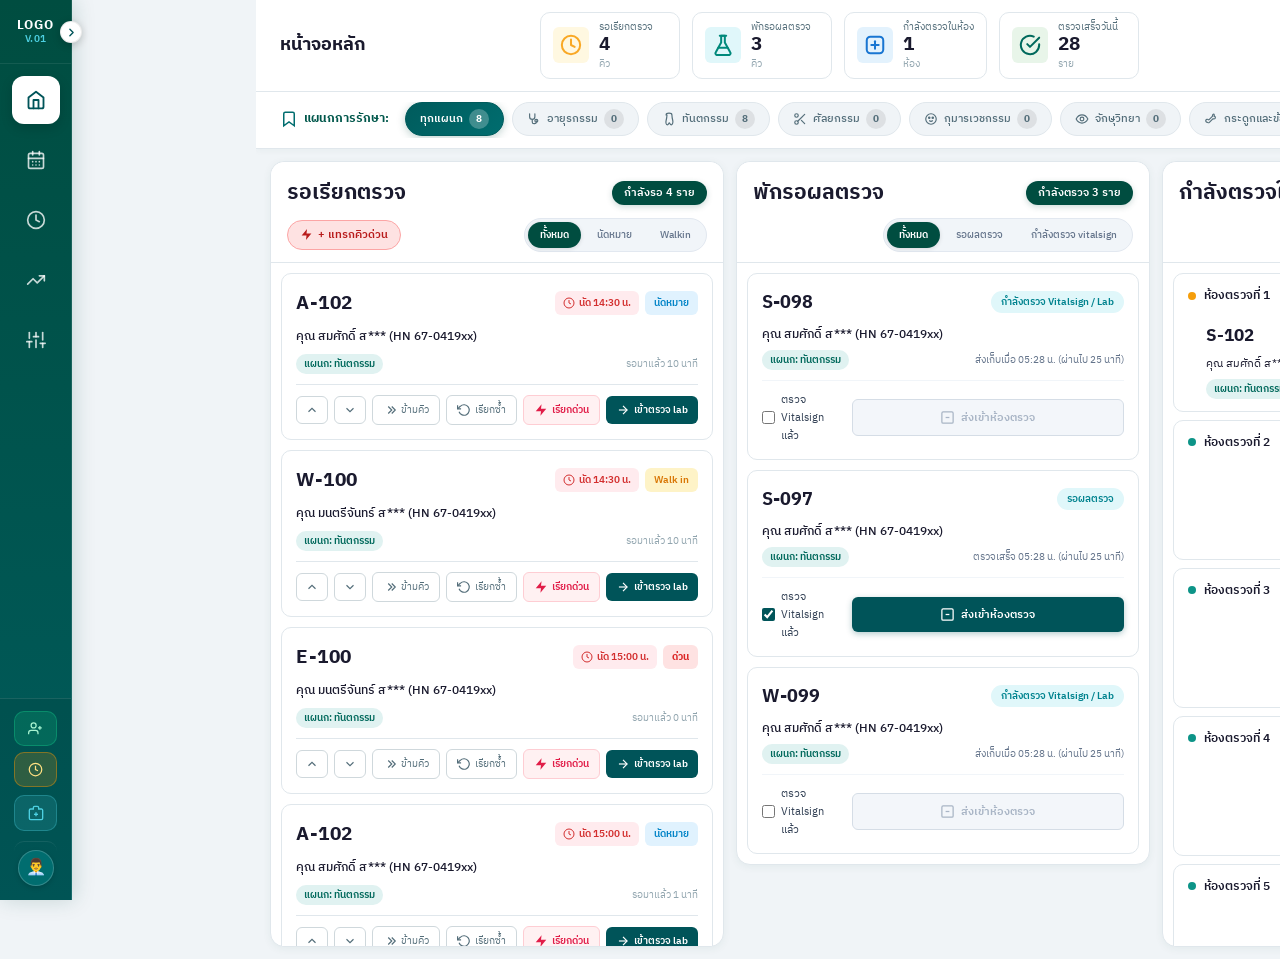
==== commit ac812a85: "up date" ====
--- a/index.html
+++ b/index.html
@@ -1,5 +1,6 @@
 <!DOCTYPE html>
 <html lang="th">
+
 <head>
     <meta charset="UTF-8">
     <meta name="viewport" content="width=1920, initial-scale=1.0">
@@ -7,29 +8,31 @@
     <title>ระบบคิวผู้ป่วย | Hospital Queue Management</title>
     <link rel="preconnect" href="https://fonts.googleapis.com">
     <link rel="preconnect" href="https://fonts.gstatic.com" crossorigin>
-    <link href="https://fonts.googleapis.com/css2?family=IBM+Plex+Sans+Thai:wght@300;400;500;600;700&display=swap" rel="stylesheet">
+    <link href="https://fonts.googleapis.com/css2?family=IBM+Plex+Sans+Thai:wght@300;400;500;600;700&display=swap"
+        rel="stylesheet">
     <link rel="stylesheet" href="style.css">
 </head>
+
 <body>
     <div class="app-layout">
         <!-- ======== SIDEBAR ======== -->
-        <aside class="sidebar" id="sidebar">
-            <!-- Header: Logo, Brand Title, Collapse Toggle Button -->
+        <aside class="sidebar collapsed" id="sidebar">
+            <!-- Header: Mini Logo, Full Brand Title, Collapse Toggle Button -->
             <div class="sidebar-header">
                 <div class="sidebar-brand">
-                    <div class="brand-logo-icon">
-                        <svg viewBox="0 0 28 28" fill="none" stroke="currentColor" stroke-width="2.3" stroke-linecap="round" stroke-linejoin="round">
-                            <path d="M14 4.5c-4.5 0-8 3.5-8 8 0 5 8 11.5 8 11.5s8-6.5 8-11.5c0-4.5-3.5-8-8-8z" stroke="#4DD0E1" fill="none"/>
-                            <circle cx="14" cy="12.5" r="3" stroke="#80CBC4" fill="none"/>
-                        </svg>
+                    <div class="sidebar-mini-logo">
+                        <span class="mini-logo-title">LOGO</span>
+                        <span class="mini-logo-sub">V.01</span>
                     </div>
                     <div class="brand-info">
                         <span class="brand-title">ระบบคิวผู้ป่วย</span>
-                        <span class="brand-subtitle">Queue Management V.01</span>
+                        <span class="brand-subtitle">Queue System V.01</span>
                     </div>
                 </div>
-                <button type="button" class="sidebar-collapse-btn" id="sidebar-collapse-btn" title="ย่อ / ขยาย เมนูด้านข้าง" aria-label="Toggle Sidebar">
-                    <svg class="chevron-collapse" viewBox="0 0 24 24" fill="none" stroke="currentColor" stroke-width="2.8" stroke-linecap="round" stroke-linejoin="round">
+                <button type="button" class="sidebar-collapse-btn" id="sidebar-collapse-btn"
+                    title="ย่อ / ขยาย เมนูด้านข้าง" aria-label="Toggle Sidebar">
+                    <svg class="chevron-collapse" viewBox="0 0 24 24" fill="none" stroke="currentColor"
+                        stroke-width="2.5" stroke-linecap="round" stroke-linejoin="round" width="13" height="13">
                         <polyline points="15 18 9 12 15 6"></polyline>
                     </svg>
                 </button>
@@ -41,25 +44,27 @@
                     <span>เมนูหลัก</span>
                 </div>
                 <nav class="sidebar-nav">
-                    <!-- 1. หน้าหลัก -->
-                    <a href="#" class="nav-item active" data-page="dashboard" data-tooltip="หน้าหลัก" id="nav-dashboard">
-                        <div class="nav-active-pill"></div>
-                        <svg class="nav-icon" viewBox="0 0 24 24" fill="none" stroke="currentColor" stroke-width="2" stroke-linecap="round" stroke-linejoin="round">
-                            <path d="M3 9l9-7 9 7v11a2 2 0 01-2 2H5a2 2 0 01-2-2z"/>
-                            <polyline points="9 22 9 12 15 12 15 22"/>
+                    <!-- 1. หน้าหลัก (Active) -->
+                    <a href="#" class="nav-item active" data-page="dashboard" data-tooltip="หน้าจอหลัก"
+                        id="nav-dashboard">
+                        <svg class="nav-icon" viewBox="0 0 24 24" fill="none" stroke="currentColor" stroke-width="2.2"
+                            stroke-linecap="round" stroke-linejoin="round">
+                            <path d="M3 9l9-7 9 7v11a2 2 0 01-2 2H5a2 2 0 01-2-2z" />
+                            <polyline points="9 22 9 12 15 12 15 22" />
                         </svg>
-                        <span class="nav-label">หน้าหลัก</span>
+                        <span class="nav-label">หน้าจอหลัก</span>
                     </a>
 
                     <!-- 2. การจัดการนัดหมาย -->
-                    <a href="#" class="nav-item" data-page="appointments" data-tooltip="การจัดการนัดหมาย" id="nav-appointments">
-                        <div class="nav-active-pill"></div>
-                        <svg class="nav-icon" viewBox="0 0 24 24" fill="none" stroke="currentColor" stroke-width="2" stroke-linecap="round" stroke-linejoin="round">
-                            <rect x="3" y="4" width="18" height="18" rx="2" ry="2"/>
-                            <line x1="16" y1="2" x2="16" y2="6"/>
-                            <line x1="8" y1="2" x2="8" y2="6"/>
-                            <line x1="3" y1="10" x2="21" y2="10"/>
-                            <path d="M8 14h.01M12 14h.01M16 14h.01M8 18h.01M12 18h.01M16 18h.01"/>
+                    <a href="#" class="nav-item" data-page="appointments" data-tooltip="การจัดการนัดหมาย"
+                        id="nav-appointments">
+                        <svg class="nav-icon" viewBox="0 0 24 24" fill="none" stroke="currentColor" stroke-width="2"
+                            stroke-linecap="round" stroke-linejoin="round">
+                            <rect x="3" y="4" width="18" height="18" rx="2" ry="2" />
+                            <line x1="16" y1="2" x2="16" y2="6" />
+                            <line x1="8" y1="2" x2="8" y2="6" />
+                            <line x1="3" y1="10" x2="21" y2="10" />
+                            <path d="M8 14h.01M12 14h.01M16 14h.01M8 18h.01M12 18h.01M16 18h.01" />
                         </svg>
                         <span class="nav-label">การจัดการนัดหมาย</span>
                         <span class="nav-badge" id="nav-appointments-badge">8</span>
@@ -67,32 +72,37 @@
 
                     <!-- 3. ประวัติการเรียกคิว -->
                     <a href="#" class="nav-item" data-page="history" data-tooltip="ประวัติการเรียกคิว" id="nav-history">
-                        <div class="nav-active-pill"></div>
-                        <svg class="nav-icon" viewBox="0 0 24 24" fill="none" stroke="currentColor" stroke-width="2" stroke-linecap="round" stroke-linejoin="round">
-                            <path d="M12 8v4l3 3"/>
-                            <circle cx="12" cy="12" r="10"/>
+                        <svg class="nav-icon" viewBox="0 0 24 24" fill="none" stroke="currentColor" stroke-width="2"
+                            stroke-linecap="round" stroke-linejoin="round">
+                            <circle cx="12" cy="12" r="10" />
+                            <polyline points="12 6 12 12 16 14" />
                         </svg>
                         <span class="nav-label">ประวัติการเรียกคิว</span>
                     </a>
 
-
                     <!-- 4. รายงานสถิติ -->
                     <a href="#" class="nav-item" data-page="reports" data-tooltip="รายงานสถิติ" id="nav-reports">
-                        <div class="nav-active-pill"></div>
-                        <svg class="nav-icon" viewBox="0 0 24 24" fill="none" stroke="currentColor" stroke-width="2" stroke-linecap="round" stroke-linejoin="round">
-                            <path d="M21 15v4a2 2 0 01-2 2H5a2 2 0 01-2-2v-4"/>
-                            <polyline points="17 8 12 3 7 8"/>
-                            <line x1="12" y1="3" x2="12" y2="15"/>
+                        <svg class="nav-icon" viewBox="0 0 24 24" fill="none" stroke="currentColor" stroke-width="2"
+                            stroke-linecap="round" stroke-linejoin="round">
+                            <polyline points="22 7 13.5 15.5 8.5 10.5 2 17" />
+                            <polyline points="16 7 22 7 22 13" />
                         </svg>
                         <span class="nav-label">รายงานสถิติ</span>
                     </a>
 
                     <!-- 5. ตั้งค่าระบบ -->
                     <a href="#" class="nav-item" data-page="settings" data-tooltip="ตั้งค่าระบบ" id="nav-settings">
-                        <div class="nav-active-pill"></div>
-                        <svg class="nav-icon" viewBox="0 0 24 24" fill="none" stroke="currentColor" stroke-width="2" stroke-linecap="round" stroke-linejoin="round">
-                            <circle cx="12" cy="12" r="3"/>
-                            <path d="M19.4 15a1.65 1.65 0 00.33 1.82l.06.06a2 2 0 010 2.83 2 2 0 01-2.83 0l-.06-.06a1.65 1.65 0 00-1.82-.33 1.65 1.65 0 00-1 1.51V21a2 2 0 01-4 0v-.09A1.65 1.65 0 009 19.4a1.65 1.65 0 00-1.82.33l-.06.06a2 2 0 01-2.83-2.83l.06-.06A1.65 1.65 0 004.68 15a1.65 1.65 0 00-1.51-1H3a2 2 0 010-4h.09A1.65 1.65 0 004.6 9a1.65 1.65 0 00-.33-1.82l-.06-.06a2 2 0 012.83-2.83l.06.06A1.65 1.65 0 009 4.68a1.65 1.65 0 001-1.51V3a2 2 0 014 0v.09a1.65 1.65 0 001 1.51 1.65 1.65 0 001.82-.33l.06-.06a2 2 0 012.83 2.83l-.06.06A1.65 1.65 0 0019.4 9a1.65 1.65 0 001.51 1H21a2 2 0 010 4h-.09a1.65 1.65 0 00-1.51 1z"/>
+                        <svg class="nav-icon" viewBox="0 0 24 24" fill="none" stroke="currentColor" stroke-width="2"
+                            stroke-linecap="round" stroke-linejoin="round">
+                            <line x1="4" x2="4" y1="21" y2="14" />
+                            <line x1="4" x2="4" y1="10" y2="3" />
+                            <line x1="12" x2="12" y1="21" y2="12" />
+                            <line x1="12" x2="12" y1="8" y2="3" />
+                            <line x1="20" x2="20" y1="21" y2="16" />
+                            <line x1="20" x2="20" y1="12" y2="3" />
+                            <line x1="1" x2="7" y1="14" y2="14" />
+                            <line x1="9" x2="15" y1="8" y2="8" />
+                            <line x1="17" x2="23" y1="16" y2="16" />
                         </svg>
                         <span class="nav-label">ตั้งค่าระบบ</span>
                     </a>
@@ -102,36 +112,54 @@
             <!-- Sidebar Bottom Actions & Profile -->
             <div class="sidebar-bottom">
                 <div class="sidebar-actions-grid">
-                    <button type="button" class="btn-generate-queue" id="btn-generate-queue" onclick="generateNewPatientQueue()" title="สุ่มสร้างคิวผู้ป่วยใหม่เข้าระบบทันที" data-tooltip="เจนคิวผู้ป่วย">
-                        <svg viewBox="0 0 24 24" fill="none" stroke="currentColor" stroke-width="2" width="15" height="15">
-                            <path d="M16 21v-2a4 4 0 0 0-4-4H5a4 4 0 0 0-4 4v2"/>
-                            <circle cx="9" cy="7" r="4"/>
-                            <line x1="19" y1="8" x2="19" y2="14"/>
-                            <line x1="22" y1="11" x2="16" y2="11"/>
+                    <button type="button" class="btn-generate-queue" id="btn-generate-queue"
+                        onclick="generateNewPatientQueue()" title="สุ่มสร้างคิวผู้ป่วยใหม่เข้าระบบทันที"
+                        data-tooltip="เจนคิวผู้ป่วย">
+                        <svg viewBox="0 0 24 24" fill="none" stroke="currentColor" stroke-width="2" width="15"
+                            height="15">
+                            <path d="M16 21v-2a4 4 0 0 0-4-4H5a4 4 0 0 0-4 4v2" />
+                            <circle cx="9" cy="7" r="4" />
+                            <line x1="19" y1="8" x2="19" y2="14" />
+                            <line x1="22" y1="11" x2="16" y2="11" />
                         </svg>
                         <span class="action-btn-text">+ เจนคิวผู้ป่วย</span>
                     </button>
-                    <button type="button" class="btn-simulate" id="btn-simulate-late" title="จำลองเวลาผ่านไป 35 นาที" data-tooltip="จำลองมาสาย">
-                        <svg viewBox="0 0 24 24" fill="none" stroke="currentColor" stroke-width="2" width="15" height="15"><circle cx="12" cy="12" r="10"/><polyline points="12 6 12 12 16 14"/></svg>
+                    <button type="button" class="btn-simulate" id="btn-simulate-late" title="จำลองเวลาผ่านไป 35 นาที"
+                        data-tooltip="จำลองมาสาย">
+                        <svg viewBox="0 0 24 24" fill="none" stroke="currentColor" stroke-width="2" width="15"
+                            height="15">
+                            <circle cx="12" cy="12" r="10" />
+                            <polyline points="12 6 12 12 16 14" />
+                        </svg>
                         <span class="action-btn-text">จำลองมาสาย</span>
                     </button>
                 </div>
-                <a href="doctor.html" class="btn-simulate btn-go-doctor" data-tooltip="ไปหน้าแพทย์" style="margin-top:8px;text-decoration:none;text-align:center;background:rgba(77,208,225,0.15);border-color:rgba(77,208,225,0.3);color:#4DD0E1;">
-                    <svg viewBox="0 0 24 24" fill="none" stroke="currentColor" stroke-width="2" width="16" height="16"><path d="M20 6h-4V4c0-1.1-.9-2-2-2h-4c-1.1 0-2 .9-2 2v2H4c-1.1 0-2 .9-2 2v12c0 1.1.9 2 2 2h16c1.1 0 2-.9 2-2V8c0-1.1-.9-2-2-2z"/><line x1="12" y1="11" x2="12" y2="17"/><line x1="9" y1="14" x2="15" y2="14"/></svg>
+                <a href="doctor.html" class="btn-simulate btn-go-doctor" data-tooltip="ไปหน้าแพทย์"
+                    style="margin-top:8px;text-decoration:none;text-align:center;background:rgba(77,208,225,0.15);border-color:rgba(77,208,225,0.3);color:#4DD0E1;">
+                    <svg viewBox="0 0 24 24" fill="none" stroke="currentColor" stroke-width="2" width="16" height="16">
+                        <path
+                            d="M20 6h-4V4c0-1.1-.9-2-2-2h-4c-1.1 0-2 .9-2 2v2H4c-1.1 0-2 .9-2 2v12c0 1.1.9 2 2 2h16c1.1 0 2-.9 2-2V8c0-1.1-.9-2-2-2z" />
+                        <line x1="12" y1="11" x2="12" y2="17" />
+                        <line x1="9" y1="14" x2="15" y2="14" />
+                    </svg>
                     <span class="action-btn-text">ไปหน้าแพทย์</span>
                 </a>
 
-                <!-- User Profile at bottom (Click to open Profile) -->
-                <div class="sidebar-user-profile" id="sidebar-user-profile" data-tooltip="คลิกเพื่อดูและแก้ไขโปรไฟล์">
+                <!-- User Profile at bottom -->
+                <div class="sidebar-user-profile" id="sidebar-user-profile" data-tooltip="คลิกเพื่อดูโปรไฟล์">
                     <div class="user-avatar-wrap">
-                        <span style="font-size:1.15rem;line-height:1;">👨‍💼</span>
+                        <svg viewBox="0 0 36 36" class="sidebar-avatar-svg" width="34" height="34">
+                            <circle cx="18" cy="18" r="17" fill="#005B60" stroke="rgba(255,255,255,0.4)"
+                                stroke-width="1.5" />
+                            <circle cx="18" cy="13" r="6" fill="#F8FAFC" />
+                            <path d="M7 32c0-6 5-11 11-11s11 5 11 11" fill="#E2E8F0" />
+                            <path d="M14 20l4 4 4-4" stroke="#4DD0E1" stroke-width="2" stroke-linecap="round"
+                                fill="none" />
+                        </svg>
                     </div>
                     <div class="user-profile-details">
                         <span class="user-profile-name">ธนกฤต พิพัฒน์ชัย</span>
                         <span class="user-profile-email">เจ้าหน้าที่ฝ่ายตรวจสอบ</span>
-                    </div>
-                    <div class="user-profile-arrow">
-                        <svg viewBox="0 0 24 24" fill="none" stroke="currentColor" stroke-width="2.5" width="14" height="14"><polyline points="9 18 15 12 9 6"/></svg>
                     </div>
                 </div>
             </div>
@@ -147,43 +175,60 @@
                 <div class="top-bar-stats" id="top-bar-stats">
                     <div class="stat-card" id="stat-waiting">
                         <div class="stat-icon waiting">
-                            <svg viewBox="0 0 24 24" fill="none" stroke="currentColor" stroke-width="2"><path d="M18 6L6 18M6 6l6 6"/><circle cx="12" cy="12" r="10"/></svg>
-                            <!-- Hourglass -->
-                            <svg viewBox="0 0 24 24" fill="currentColor" width="22" height="22"><path d="M6 2v6l4 4-4 4v6h12v-6l-4-4 4-4V2H6zm10 15.5V20H8v-2.5l4-4 4 4zm-4-5l-4-4V4h8v4.5l-4 4z"/></svg>
+                            <svg viewBox="0 0 24 24" fill="none" stroke="currentColor" stroke-width="2.2"
+                                stroke-linecap="round" stroke-linejoin="round" width="22" height="22">
+                                <circle cx="12" cy="12" r="10" />
+                                <polyline points="12 6 12 12 16 14" />
+                            </svg>
                         </div>
                         <div class="stat-info">
                             <span class="stat-label">รอเรียกตรวจ</span>
-                            <span class="stat-value" id="stat-waiting-count">0</span>
+                            <span class="stat-value" id="stat-waiting-count">8</span>
                             <span class="stat-unit">คิว</span>
                         </div>
                     </div>
                     <div class="stat-card" id="stat-lab">
                         <div class="stat-icon lab">
-                            <svg viewBox="0 0 24 24" fill="currentColor" width="22" height="22"><path d="M7 2v2h1v7.15l-4.35 7.61C2.87 20.11 3.84 22 5.44 22h13.12c1.6 0 2.57-1.89 1.79-3.24L16 11.15V4h1V2H7zm6 9.68l3.82 6.68H7.18L11 11.68V4h2v7.68z"/></svg>
+                            <svg viewBox="0 0 24 24" fill="none" stroke="currentColor" stroke-width="2.2"
+                                stroke-linecap="round" stroke-linejoin="round" width="22" height="22">
+                                <path
+                                    d="M10 2v7.31L4.14 19.86A2 2 0 0 0 5.86 23h12.28a2 2 0 0 0 1.72-3.14L14 9.31V2h-4z" />
+                                <line x1="8.5" y1="2" x2="15.5" y2="2" />
+                                <line x1="7" y1="15" x2="17" y2="15" />
+                            </svg>
                         </div>
                         <div class="stat-info">
-                            <span class="stat-label">พักรอผลตรวจ/แล็บ</span>
-                            <span class="stat-value" id="stat-lab-count">0</span>
+                            <span class="stat-label">พักรอผลตรวจ</span>
+                            <span class="stat-value" id="stat-lab-count">3</span>
                             <span class="stat-unit">คิว</span>
                         </div>
                     </div>
                     <div class="stat-card" id="stat-examining">
                         <div class="stat-icon examining">
-                            <svg viewBox="0 0 24 24" fill="currentColor" width="22" height="22"><path d="M20 2H4c-1.1 0-2 .9-2 2v16c0 1.1.9 2 2 2h16c1.1 0 2-.9 2-2V4c0-1.1-.9-2-2-2zm-2 12H6v-2h12v2zm0-4H6V8h12v2z"/></svg>
+                            <svg viewBox="0 0 24 24" fill="none" stroke="currentColor" stroke-width="2.2"
+                                stroke-linecap="round" stroke-linejoin="round" width="22" height="22">
+                                <rect x="3" y="3" width="18" height="18" rx="4" />
+                                <path d="M12 8v8" />
+                                <path d="M8 12h8" />
+                            </svg>
                         </div>
                         <div class="stat-info">
                             <span class="stat-label">กำลังตรวจในห้อง</span>
-                            <span class="stat-value" id="stat-examining-count">0</span>
+                            <span class="stat-value" id="stat-examining-count">5</span>
                             <span class="stat-unit">ห้อง</span>
                         </div>
                     </div>
                     <div class="stat-card" id="stat-done">
                         <div class="stat-icon done">
-                            <svg viewBox="0 0 24 24" fill="currentColor" width="22" height="22"><path d="M12 2C6.48 2 2 6.48 2 12s4.48 10 10 10 10-4.48 10-10S17.52 2 12 2zm-2 15l-5-5 1.41-1.41L10 14.17l7.59-7.59L19 8l-9 9z"/></svg>
+                            <svg viewBox="0 0 24 24" fill="none" stroke="currentColor" stroke-width="2.2"
+                                stroke-linecap="round" stroke-linejoin="round" width="22" height="22">
+                                <path d="M22 11.08V12a10 10 0 1 1-5.93-9.14" />
+                                <polyline points="22 4 12 14.01 9 11.01" />
+                            </svg>
                         </div>
                         <div class="stat-info">
                             <span class="stat-label">ตรวจเสร็จวันนี้</span>
-                            <span class="stat-value" id="stat-done-count">0</span>
+                            <span class="stat-value" id="stat-done-count">28</span>
                             <span class="stat-unit">ราย</span>
                         </div>
                     </div>
@@ -192,14 +237,24 @@
                     <div class="datetime-display">
                         <div class="date-text" id="date-text"></div>
                         <div class="time-display">
-                            <span class="time-text" id="time-text">00:00</span>
+                            <span class="time-text" id="time-text">14:40</span>
                             <span class="time-period">น.</span>
                         </div>
                         <div class="timezone-text">เวลามาตรฐานประเทศไทย</div>
                     </div>
-                    <button type="button" class="btn-sound-toggle" id="btn-sound-toggle" onclick="toggleSound()" title="เปิด/ปิดเสียงเรียกคิว">
-                        <svg class="sound-icon-on" viewBox="0 0 24 24" fill="none" stroke="currentColor" stroke-width="2" width="16" height="16"><polygon points="11 5 6 9 2 9 2 15 6 15 11 19 11 5"/><path d="M19.07 4.93a10 10 0 0 1 0 14.14M15.54 8.46a5 5 0 0 1 0 7.07"/></svg>
-                        <svg class="sound-icon-off" style="display:none;" viewBox="0 0 24 24" fill="none" stroke="currentColor" stroke-width="2" width="16" height="16"><polygon points="11 5 6 9 2 9 2 15 6 15 11 19 11 5"/><line x1="23" y1="9" x2="17" y2="15"/><line x1="17" y1="9" x2="23" y2="15"/></svg>
+                    <button type="button" class="btn-sound-toggle" id="btn-sound-toggle" onclick="toggleSound()"
+                        title="เปิด/ปิดเสียงเรียกคิว">
+                        <svg class="sound-icon-on" viewBox="0 0 24 24" fill="none" stroke="currentColor"
+                            stroke-width="2" width="16" height="16">
+                            <polygon points="11 5 6 9 2 9 2 15 6 15 11 19 11 5" />
+                            <path d="M19.07 4.93a10 10 0 0 1 0 14.14M15.54 8.46a5 5 0 0 1 0 7.07" />
+                        </svg>
+                        <svg class="sound-icon-off" style="display:none;" viewBox="0 0 24 24" fill="none"
+                            stroke="currentColor" stroke-width="2" width="16" height="16">
+                            <polygon points="11 5 6 9 2 9 2 15 6 15 11 19 11 5" />
+                            <line x1="23" y1="9" x2="17" y2="15" />
+                            <line x1="17" y1="9" x2="23" y2="15" />
+                        </svg>
                         <span class="sound-status-text" id="sound-status-text">เสียง: เปิด</span>
                     </button>
                 </div>
@@ -211,49 +266,90 @@
                 <div class="department-filter-bar" id="dept-filter-bar">
                     <div class="dept-bar-left">
                         <div class="dept-bar-label">
-                            <svg viewBox="0 0 24 24" fill="none" stroke="currentColor" stroke-width="2" width="18" height="18"><path d="M19 21l-7-5-7 5V5a2 2 0 012-2h10a2 2 0 012 2z"/></svg>
+                            <svg viewBox="0 0 24 24" fill="none" stroke="currentColor" stroke-width="2" width="18"
+                                height="18">
+                                <path d="M19 21l-7-5-7 5V5a2 2 0 012-2h10a2 2 0 012 2z" />
+                            </svg>
                             <span>แผนกการรักษา:</span>
                         </div>
                         <div class="dept-pills-container" id="dept-pills">
                             <button class="dept-pill active" data-dept="all">
                                 <span class="dept-pill-name">ทุกแผนก</span>
-                                <span class="dept-pill-count" id="count-dept-all">0</span>
+                                <span class="dept-pill-count" id="count-dept-all">16</span>
                             </button>
                             <button class="dept-pill" data-dept="อายุรกรรม">
-                                <span class="dept-pill-icon">🩺</span>
+                                <svg class="dept-svg-icon" viewBox="0 0 24 24" fill="none" stroke="currentColor"
+                                    stroke-width="2" stroke-linecap="round" stroke-linejoin="round" width="14"
+                                    height="14">
+                                    <path d="M4.5 3v5a4.5 4.5 0 0 0 9 0V3M9 12.5V17a3 3 0 0 0 3 3h1a3 3 0 0 0 3-3v-2" />
+                                    <circle cx="16" cy="15" r="2.5" />
+                                </svg>
                                 <span class="dept-pill-name">อายุรกรรม</span>
-                                <span class="dept-pill-count" id="count-dept-med">0</span>
+                                <span class="dept-pill-count" id="count-dept-med">4</span>
                             </button>
                             <button class="dept-pill" data-dept="ทันตกรรม">
-                                <span class="dept-pill-icon">🦷</span>
+                                <svg class="dept-svg-icon" viewBox="0 0 24 24" fill="none" stroke="currentColor"
+                                    stroke-width="2" stroke-linecap="round" stroke-linejoin="round" width="14"
+                                    height="14">
+                                    <path
+                                        d="M7 5c0-1.5 1.5-3 5-3s5 1.5 5 3c0 3 .8 7 1.5 10 .5 2 0 7-2.5 7s-2.5-3.5-3.5-3.5-1 3.5-3.5 3.5S6.5 17 7 15C7.7 12 8.5 8 8.5 5" />
+                                </svg>
                                 <span class="dept-pill-name">ทันตกรรม</span>
-                                <span class="dept-pill-count" id="count-dept-dental">0</span>
+                                <span class="dept-pill-count" id="count-dept-dental">5</span>
                             </button>
                             <button class="dept-pill" data-dept="ศัลยกรรม">
-                                <span class="dept-pill-icon">✂️</span>
+                                <svg class="dept-svg-icon" viewBox="0 0 24 24" fill="none" stroke="currentColor"
+                                    stroke-width="2" stroke-linecap="round" stroke-linejoin="round" width="14"
+                                    height="14">
+                                    <circle cx="6" cy="6" r="3" />
+                                    <circle cx="6" cy="18" r="3" />
+                                    <line x1="20" y1="4" x2="8.12" y2="15.88" />
+                                    <line x1="14.47" y1="14.48" x2="20" y2="20" />
+                                </svg>
                                 <span class="dept-pill-name">ศัลยกรรม</span>
-                                <span class="dept-pill-count" id="count-dept-surg">0</span>
+                                <span class="dept-pill-count" id="count-dept-surg">3</span>
                             </button>
                             <button class="dept-pill" data-dept="กุมารเวชกรรม">
-                                <span class="dept-pill-icon">👶</span>
+                                <svg class="dept-svg-icon" viewBox="0 0 24 24" fill="none" stroke="currentColor"
+                                    stroke-width="2" stroke-linecap="round" stroke-linejoin="round" width="14"
+                                    height="14">
+                                    <circle cx="12" cy="12" r="9" />
+                                    <circle cx="9" cy="10" r="1.2" fill="currentColor" />
+                                    <circle cx="15" cy="10" r="1.2" fill="currentColor" />
+                                    <path d="M9.5 15a3.5 3.5 0 0 0 5 0" />
+                                </svg>
                                 <span class="dept-pill-name">กุมารเวชกรรม</span>
-                                <span class="dept-pill-count" id="count-dept-pedia">0</span>
+                                <span class="dept-pill-count" id="count-dept-pedia">3</span>
                             </button>
                             <button class="dept-pill" data-dept="จักษุวิทยา">
-                                <span class="dept-pill-icon">👁️</span>
+                                <svg class="dept-svg-icon" viewBox="0 0 24 24" fill="none" stroke="currentColor"
+                                    stroke-width="2" stroke-linecap="round" stroke-linejoin="round" width="14"
+                                    height="14">
+                                    <path d="M2 12s3.6-7 10-7 10 7 10 7-3.6 7-10 7-10-7-10-7z" />
+                                    <circle cx="12" cy="12" r="3.2" />
+                                </svg>
                                 <span class="dept-pill-name">จักษุวิทยา</span>
-                                <span class="dept-pill-count" id="count-dept-eye">0</span>
+                                <span class="dept-pill-count" id="count-dept-eye">1</span>
                             </button>
                             <button class="dept-pill" data-dept="กระดูกและข้อ">
-                                <span class="dept-pill-icon">🦴</span>
+                                <svg class="dept-svg-icon" viewBox="0 0 24 24" fill="none" stroke="currentColor"
+                                    stroke-width="2" stroke-linecap="round" stroke-linejoin="round" width="14"
+                                    height="14">
+                                    <path
+                                        d="M17 3.5a2.5 2.5 0 0 0-2.3 3.5l-6.4 6.4A2.5 2.5 0 0 0 7 13a2.5 2.5 0 1 0-1.5 4.5 2.5 2.5 0 0 0 3.7.3l6.4-6.4A2.5 2.5 0 0 0 17 12a2.5 2.5 0 1 0 0-5 2.5 2.5 0 0 0 0-3.5z" />
+                                </svg>
                                 <span class="dept-pill-name">กระดูกและข้อ</span>
-                                <span class="dept-pill-count" id="count-dept-ortho">0</span>
+                                <span class="dept-pill-count" id="count-dept-ortho">1</span>
                             </button>
                         </div>
                     </div>
                     <div class="dept-bar-right">
                         <div class="dept-search-box">
-                            <svg viewBox="0 0 24 24" fill="none" stroke="currentColor" stroke-width="2" width="14" height="14"><circle cx="11" cy="11" r="8"/><line x1="21" y1="21" x2="16.65" y2="16.65"/></svg>
+                            <svg viewBox="0 0 24 24" fill="none" stroke="currentColor" stroke-width="2" width="14"
+                                height="14">
+                                <circle cx="11" cy="11" r="8" />
+                                <line x1="21" y1="21" x2="16.65" y2="16.65" />
+                            </svg>
                             <input type="text" id="quick-search-input" placeholder="ค้นหาชื่อ, เลขคิว, HN...">
                         </div>
                     </div>
@@ -263,20 +359,25 @@
                     <!-- Column 1: Waiting Queue -->
                     <div class="kanban-column" id="col-waiting">
                         <div class="column-header">
-                            <div class="column-title-group">
-                                <span class="column-number">1</span>
+                            <div class="column-header-top">
                                 <h2 class="column-title">รอเรียกตรวจ</h2>
-                                <span class="column-count" id="col-waiting-count">0</span>
-                            </div>
-                            <div style="display:flex; align-items:center; gap:8px;">
-                                <button type="button" class="btn-insert-urgent" onclick="openUrgentModal()" title="แทรกคิวด่วนกะทันหัน">
-                                    <svg viewBox="0 0 24 24" fill="currentColor" width="13" height="13"><path d="M13 2L3 14h9l-1 8 10-12h-9l1-8z"/></svg>
+                                <span class="column-pill-badge" id="col-waiting-count-badge">กำลังรอ 4 ราย</span>
+                            </div>
+                            <div class="column-header-sub">
+                                <button type="button" class="btn-insert-urgent-pill" onclick="openUrgentModal()"
+                                    title="แทรกคิวด่วนกะทันหัน">
+                                    <svg viewBox="0 0 24 24" fill="currentColor" width="13" height="13">
+                                        <polygon points="13 2 3 14 12 14 11 22 21 10 12 10 13 2" />
+                                    </svg>
                                     + แทรกคิวด่วน
                                 </button>
-                                <div class="column-filters" id="queue-filters">
-                                    <button class="filter-btn active" data-filter="all">ทั้งหมด</button>
-                                    <button class="filter-btn" data-filter="appointment">นัดหมาย</button>
-                                    <button class="filter-btn" data-filter="walkin">Walk-in</button>
+                                <div class="column-filter-pills" id="waiting-filters">
+                                    <button class="filter-pill-btn active" data-filter="all"
+                                        onclick="setWaitingFilter('all')">ทั้งหมด</button>
+                                    <button class="filter-pill-btn" data-filter="appointment"
+                                        onclick="setWaitingFilter('appointment')">นัดหมาย</button>
+                                    <button class="filter-pill-btn" data-filter="walkin"
+                                        onclick="setWaitingFilter('walkin')">Walkin</button>
                                 </div>
                             </div>
                         </div>
@@ -288,10 +389,19 @@
                     <!-- Column 2: Lab / Waiting Results -->
                     <div class="kanban-column" id="col-lab">
                         <div class="column-header">
-                            <div class="column-title-group">
-                                <span class="column-number">2</span>
+                            <div class="column-header-top">
                                 <h2 class="column-title">พักรอผลตรวจ</h2>
-                                <span class="column-count" id="col-lab-count">0</span>
+                                <span class="column-pill-badge" id="col-lab-count-badge">กำลังตรวจ 3 ราย</span>
+                            </div>
+                            <div class="column-header-sub justify-end">
+                                <div class="column-filter-pills" id="lab-filters">
+                                    <button class="filter-pill-btn active" data-filter="all"
+                                        onclick="setLabFilter('all')">ทั้งหมด</button>
+                                    <button class="filter-pill-btn" data-filter="waiting_result"
+                                        onclick="setLabFilter('waiting_result')">รอผลตรวจ</button>
+                                    <button class="filter-pill-btn" data-filter="vitalsign"
+                                        onclick="setLabFilter('vitalsign')">กำลังตรวจ vitalsign</button>
+                                </div>
                             </div>
                         </div>
                         <div class="column-body" id="lab-list">
@@ -302,10 +412,19 @@
                     <!-- Column 3: Examination Rooms -->
                     <div class="kanban-column" id="col-rooms">
                         <div class="column-header">
-                            <div class="column-title-group">
-                                <span class="column-number">3</span>
+                            <div class="column-header-top">
                                 <h2 class="column-title">กำลังตรวจในห้องตรวจ</h2>
-                                <span class="column-count-badge" id="col-rooms-active">Active 0 ห้อง</span>
+                                <span class="column-pill-badge" id="col-rooms-count-badge">ว่าง 3/5 ห้อง</span>
+                            </div>
+                            <div class="column-header-sub justify-end">
+                                <div class="column-filter-pills" id="room-filters">
+                                    <button class="filter-pill-btn active" data-filter="all"
+                                        onclick="setRoomFilter('all')">ทั้งหมด</button>
+                                    <button class="filter-pill-btn" data-filter="vacant"
+                                        onclick="setRoomFilter('vacant')">ว่าง</button>
+                                    <button class="filter-pill-btn" data-filter="occupied"
+                                        onclick="setRoomFilter('occupied')">กำลังตรวจ</button>
+                                </div>
                             </div>
                         </div>
                         <div class="column-body rooms-grid" id="rooms-list">
@@ -391,7 +510,12 @@
             <div class="page-content" id="page-overdue">
                 <div class="overdue-page">
                     <div class="empty-state">
-                        <svg viewBox="0 0 24 24" fill="none" stroke="#aaa" stroke-width="1.5" width="64" height="64"><path d="M10.29 3.86L1.82 18a2 2 0 001.71 3h16.94a2 2 0 001.71-3L13.71 3.86a2 2 0 00-3.42 0z"/><line x1="12" y1="9" x2="12" y2="13"/><line x1="12" y1="17" x2="12.01" y2="17"/></svg>
+                        <svg viewBox="0 0 24 24" fill="none" stroke="#aaa" stroke-width="1.5" width="64" height="64">
+                            <path
+                                d="M10.29 3.86L1.82 18a2 2 0 001.71 3h16.94a2 2 0 001.71-3L13.71 3.86a2 2 0 00-3.42 0z" />
+                            <line x1="12" y1="9" x2="12" y2="13" />
+                            <line x1="12" y1="17" x2="12.01" y2="17" />
+                        </svg>
                         <h3>คิวเกินกำหนด</h3>
                         <p>แสดงรายการคิวที่เกินเวลานัดหมายและถูกเลื่อนลำดับ</p>
                         <div id="overdue-list-content"></div>
@@ -406,12 +530,14 @@
                     <div class="reports-header-bar">
                         <div class="reports-title-area">
                             <h2 class="reports-title">แดชบอร์ดรายงานสถิติการให้บริการ</h2>
-                            <p class="reports-subtitle">วิเคราะห์ข้อมูลปริมาณผู้ป่วย ระยะเวลาการรอคอย และประสิทธิภาพแต่ละแผนก</p>
+                            <p class="reports-subtitle">วิเคราะห์ข้อมูลปริมาณผู้ป่วย ระยะเวลาการรอคอย
+                                และประสิทธิภาพแต่ละแผนก</p>
                         </div>
                         <div class="reports-actions">
                             <div class="reports-filter-group">
                                 <label for="reports-date-range">ช่วงเวลา:</label>
-                                <select id="reports-date-range" class="reports-select" onchange="renderReportsDashboard()">
+                                <select id="reports-date-range" class="reports-select"
+                                    onchange="renderReportsDashboard()">
                                     <option value="today">วันนี้ (Today)</option>
                                     <option value="week">สัปดาห์นี้ (This Week)</option>
                                     <option value="month">เดือนนี้ (This Month)</option>
@@ -419,7 +545,8 @@
                             </div>
                             <div class="reports-filter-group">
                                 <label for="reports-dept-filter">แผนก:</label>
-                                <select id="reports-dept-filter" class="reports-select" onchange="renderReportsDashboard()">
+                                <select id="reports-dept-filter" class="reports-select"
+                                    onchange="renderReportsDashboard()">
                                     <option value="all">ทุกแผนก (All Departments)</option>
                                     <option value="อายุรกรรม">🩺 อายุรกรรม</option>
                                     <option value="ทันตกรรม">🦷 ทันตกรรม</option>
@@ -430,12 +557,25 @@
                                 </select>
                             </div>
                             <div class="export-btn-group">
-                                <button type="button" class="btn-export btn-export-excel" onclick="exportReportCSV()" title="ดาวน์โหลดเป็นไฟล์ Excel/CSV">
-                                    <svg viewBox="0 0 24 24" fill="none" stroke="currentColor" stroke-width="2" width="16" height="16"><path d="M21 15v4a2 2 0 0 1-2 2H5a2 2 0 0 1-2-2v-4"/><polyline points="7 10 12 15 17 10"/><line x1="12" y1="15" x2="12" y2="3"/></svg>
+                                <button type="button" class="btn-export btn-export-excel" onclick="exportReportCSV()"
+                                    title="ดาวน์โหลดเป็นไฟล์ Excel/CSV">
+                                    <svg viewBox="0 0 24 24" fill="none" stroke="currentColor" stroke-width="2"
+                                        width="16" height="16">
+                                        <path d="M21 15v4a2 2 0 0 1-2 2H5a2 2 0 0 1-2-2v-4" />
+                                        <polyline points="7 10 12 15 17 10" />
+                                        <line x1="12" y1="15" x2="12" y2="3" />
+                                    </svg>
                                     <span>Export Excel (CSV)</span>
                                 </button>
-                                <button type="button" class="btn-export btn-export-print" onclick="printReport()" title="พิมพ์หรือบันทึกเป็น PDF">
-                                    <svg viewBox="0 0 24 24" fill="none" stroke="currentColor" stroke-width="2" width="16" height="16"><polyline points="6 9 6 2 18 2 18 9"/><path d="M6 18H4a2 2 0 0 1-2-2v-5a2 2 0 0 1 2-2h16a2 2 0 0 1 2 2v5a2 2 0 0 1-2 2h-2"/><rect x="6" y="14" width="12" height="8"/></svg>
+                                <button type="button" class="btn-export btn-export-print" onclick="printReport()"
+                                    title="พิมพ์หรือบันทึกเป็น PDF">
+                                    <svg viewBox="0 0 24 24" fill="none" stroke="currentColor" stroke-width="2"
+                                        width="16" height="16">
+                                        <polyline points="6 9 6 2 18 2 18 9" />
+                                        <path
+                                            d="M6 18H4a2 2 0 0 1-2-2v-5a2 2 0 0 1 2-2h16a2 2 0 0 1 2 2v5a2 2 0 0 1-2 2h-2" />
+                                        <rect x="6" y="14" width="12" height="8" />
+                                    </svg>
                                     <span>พิมพ์ / PDF</span>
                                 </button>
                             </div>
@@ -446,7 +586,12 @@
                     <div class="reports-kpi-grid">
                         <div class="kpi-card teal">
                             <div class="kpi-icon-wrap">
-                                <svg viewBox="0 0 24 24" fill="none" stroke="currentColor" stroke-width="2"><path d="M17 21v-2a4 4 0 0 0-4-4H5a4 4 0 0 0-4 4v2"/><circle cx="9" cy="7" r="4"/><path d="M23 21v-2a4 4 0 0 0-3-3.87"/><path d="M16 3.13a4 4 0 0 1 0 7.75"/></svg>
+                                <svg viewBox="0 0 24 24" fill="none" stroke="currentColor" stroke-width="2">
+                                    <path d="M17 21v-2a4 4 0 0 0-4-4H5a4 4 0 0 0-4 4v2" />
+                                    <circle cx="9" cy="7" r="4" />
+                                    <path d="M23 21v-2a4 4 0 0 0-3-3.87" />
+                                    <path d="M16 3.13a4 4 0 0 1 0 7.75" />
+                                </svg>
                             </div>
                             <div class="kpi-body">
                                 <span class="kpi-label">ผู้ป่วยเข้ารับบริการทั้งหมด</span>
@@ -460,7 +605,10 @@
 
                         <div class="kpi-card green">
                             <div class="kpi-icon-wrap">
-                                <svg viewBox="0 0 24 24" fill="none" stroke="currentColor" stroke-width="2"><path d="M22 11.08V12a10 10 0 1 1-5.93-9.14"/><polyline points="22 4 12 14.01 9 11.01"/></svg>
+                                <svg viewBox="0 0 24 24" fill="none" stroke="currentColor" stroke-width="2">
+                                    <path d="M22 11.08V12a10 10 0 1 1-5.93-9.14" />
+                                    <polyline points="22 4 12 14.01 9 11.01" />
+                                </svg>
                             </div>
                             <div class="kpi-body">
                                 <span class="kpi-label">ตรวจเสร็จสิ้นแล้ว</span>
@@ -474,7 +622,10 @@
 
                         <div class="kpi-card amber">
                             <div class="kpi-icon-wrap">
-                                <svg viewBox="0 0 24 24" fill="none" stroke="currentColor" stroke-width="2"><circle cx="12" cy="12" r="10"/><polyline points="12 6 12 12 16 14"/></svg>
+                                <svg viewBox="0 0 24 24" fill="none" stroke="currentColor" stroke-width="2">
+                                    <circle cx="12" cy="12" r="10" />
+                                    <polyline points="12 6 12 12 16 14" />
+                                </svg>
                             </div>
                             <div class="kpi-body">
                                 <span class="kpi-label">เวลารอคอยเฉลี่ย</span>
@@ -488,7 +639,10 @@
 
                         <div class="kpi-card blue">
                             <div class="kpi-icon-wrap">
-                                <svg viewBox="0 0 24 24" fill="none" stroke="currentColor" stroke-width="2"><path d="M20 6h-4V4c0-1.1-.9-2-2-2h-4c-1.1 0-2 .9-2 2v2H4c-1.1 0-2 .9-2 2v12c0 1.1.9 2 2 2h16c1.1 0 2-.9 2-2V8c0-1.1-.9-2-2-2z"/></svg>
+                                <svg viewBox="0 0 24 24" fill="none" stroke="currentColor" stroke-width="2">
+                                    <path
+                                        d="M20 6h-4V4c0-1.1-.9-2-2-2h-4c-1.1 0-2 .9-2 2v2H4c-1.1 0-2 .9-2 2v12c0 1.1.9 2 2 2h16c1.1 0 2-.9 2-2V8c0-1.1-.9-2-2-2z" />
+                                </svg>
                             </div>
                             <div class="kpi-body">
                                 <span class="kpi-label">เวลาตรวจเฉลี่ยต่อคน</span>
@@ -502,7 +656,9 @@
 
                         <div class="kpi-card rose">
                             <div class="kpi-icon-wrap">
-                                <svg viewBox="0 0 24 24" fill="currentColor"><path d="M13 2L3 14h9l-1 8 10-12h-9l1-8z"/></svg>
+                                <svg viewBox="0 0 24 24" fill="currentColor">
+                                    <path d="M13 2L3 14h9l-1 8 10-12h-9l1-8z" />
+                                </svg>
                             </div>
                             <div class="kpi-body">
                                 <span class="kpi-label">คิวด่วนพิเศษ / แทรกคิว</span>
@@ -522,7 +678,8 @@
                             <div class="chart-header">
                                 <div class="chart-title-area">
                                     <h3 class="chart-title">ปริมาณคิวผู้ป่วยตามช่วงเวลา (Hourly Patient Volume)</h3>
-                                    <p class="chart-desc">สถิติจำนวนคิวที่เข้ารับบริการในแต่ละชั่วโมง (08:00 - 17:00 น.)</p>
+                                    <p class="chart-desc">สถิติจำนวนคิวที่เข้ารับบริการในแต่ละชั่วโมง (08:00 - 17:00 น.)
+                                    </p>
                                 </div>
                                 <div class="chart-badge">Peak: 09:00 - 11:00 น.</div>
                             </div>
@@ -558,10 +715,16 @@
                         <div class="table-card-header">
                             <div>
                                 <h3 class="table-card-title">สรุปสถิติประสิทธิภาพการให้บริการรายแผนก</h3>
-                                <p class="table-card-desc">ข้อมูลเปรียบเทียบจำนวนคิว เวลารอคอยเฉลี่ย และอัตราความสำเร็จในแต่ละแผนกการรักษา</p>
+                                <p class="table-card-desc">ข้อมูลเปรียบเทียบจำนวนคิว เวลารอคอยเฉลี่ย
+                                    และอัตราความสำเร็จในแต่ละแผนกการรักษา</p>
                             </div>
                             <button type="button" class="btn-sub-export" onclick="exportReportCSV()">
-                                <svg viewBox="0 0 24 24" fill="none" stroke="currentColor" stroke-width="2" width="14" height="14"><path d="M21 15v4a2 2 0 0 1-2 2H5a2 2 0 0 1-2-2v-4"/><polyline points="7 10 12 15 17 10"/><line x1="12" y1="15" x2="12" y2="3"/></svg>
+                                <svg viewBox="0 0 24 24" fill="none" stroke="currentColor" stroke-width="2" width="14"
+                                    height="14">
+                                    <path d="M21 15v4a2 2 0 0 1-2 2H5a2 2 0 0 1-2-2v-4" />
+                                    <polyline points="7 10 12 15 17 10" />
+                                    <line x1="12" y1="15" x2="12" y2="3" />
+                                </svg>
                                 Export ตารางนี้
                             </button>
                         </div>
@@ -598,9 +761,11 @@
                             <p class="appt-subtitle">สร้างนัดหมายใหม่ ค้นหา ตรวจสอบ เลื่อนวันนัด และยกเลิกนัดหมาย</p>
                         </div>
                         <div class="appt-actions">
-                            <button type="button" class="btn-create-appt" onclick="openCreateApptModal()" id="btn-open-create-appt">
-                                <svg viewBox="0 0 24 24" fill="none" stroke="currentColor" stroke-width="2.3" width="16" height="16">
-                                    <path d="M12 5v14M5 12h14"/>
+                            <button type="button" class="btn-create-appt" onclick="openCreateApptModal()"
+                                id="btn-open-create-appt">
+                                <svg viewBox="0 0 24 24" fill="none" stroke="currentColor" stroke-width="2.3" width="16"
+                                    height="16">
+                                    <path d="M12 5v14M5 12h14" />
                                 </svg>
                                 <span>+ สร้างนัดหมายใหม่</span>
                             </button>
@@ -612,10 +777,10 @@
                         <div class="appt-kpi-card teal">
                             <div class="appt-kpi-icon-wrap">
                                 <svg viewBox="0 0 24 24" fill="none" stroke="currentColor" stroke-width="2">
-                                    <rect x="3" y="4" width="18" height="18" rx="2" ry="2"/>
-                                    <line x1="16" y1="2" x2="16" y2="6"/>
-                                    <line x1="8" y1="2" x2="8" y2="6"/>
-                                    <line x1="3" y1="10" x2="21" y2="10"/>
+                                    <rect x="3" y="4" width="18" height="18" rx="2" ry="2" />
+                                    <line x1="16" y1="2" x2="16" y2="6" />
+                                    <line x1="8" y1="2" x2="8" y2="6" />
+                                    <line x1="3" y1="10" x2="21" y2="10" />
                                 </svg>
                             </div>
                             <div class="appt-kpi-body">
@@ -631,8 +796,8 @@
                         <div class="appt-kpi-card green">
                             <div class="appt-kpi-icon-wrap">
                                 <svg viewBox="0 0 24 24" fill="none" stroke="currentColor" stroke-width="2">
-                                    <path d="M22 11.08V12a10 10 0 1 1-5.93-9.14"/>
-                                    <polyline points="22 4 12 14.01 9 11.01"/>
+                                    <path d="M22 11.08V12a10 10 0 1 1-5.93-9.14" />
+                                    <polyline points="22 4 12 14.01 9 11.01" />
                                 </svg>
                             </div>
                             <div class="appt-kpi-body">
@@ -648,9 +813,9 @@
                         <div class="appt-kpi-card amber">
                             <div class="appt-kpi-icon-wrap">
                                 <svg viewBox="0 0 24 24" fill="none" stroke="currentColor" stroke-width="2">
-                                    <circle cx="12" cy="12" r="10"/>
-                                    <polyline points="12 6 12 12 14 14"/>
-                                    <path d="M16 2v4M8 2v4"/>
+                                    <circle cx="12" cy="12" r="10" />
+                                    <polyline points="12 6 12 12 14 14" />
+                                    <path d="M16 2v4M8 2v4" />
                                 </svg>
                             </div>
                             <div class="appt-kpi-body">
@@ -666,9 +831,9 @@
                         <div class="appt-kpi-card red">
                             <div class="appt-kpi-icon-wrap">
                                 <svg viewBox="0 0 24 24" fill="none" stroke="currentColor" stroke-width="2">
-                                    <circle cx="12" cy="12" r="10"/>
-                                    <line x1="15" y1="9" x2="9" y2="15"/>
-                                    <line x1="9" y1="9" x2="15" y2="15"/>
+                                    <circle cx="12" cy="12" r="10" />
+                                    <line x1="15" y1="9" x2="9" y2="15" />
+                                    <line x1="9" y1="9" x2="15" y2="15" />
                                 </svg>
                             </div>
                             <div class="appt-kpi-body">
@@ -686,11 +851,13 @@
                     <div class="appt-filters-container">
                         <div class="appt-filter-row">
                             <div class="appt-search-box">
-                                <svg viewBox="0 0 24 24" fill="none" stroke="currentColor" stroke-width="2" width="16" height="16">
-                                    <circle cx="11" cy="11" r="8"/>
-                                    <line x1="21" y1="21" x2="16.65" y2="16.65"/>
-                                </svg>
-                                <input type="text" id="appt-search-input" placeholder="ค้นหาตาม HN, ชื่อคนไข้, เบอร์โทร, หรือรหัสนัด...">
+                                <svg viewBox="0 0 24 24" fill="none" stroke="currentColor" stroke-width="2" width="16"
+                                    height="16">
+                                    <circle cx="11" cy="11" r="8" />
+                                    <line x1="21" y1="21" x2="16.65" y2="16.65" />
+                                </svg>
+                                <input type="text" id="appt-search-input"
+                                    placeholder="ค้นหาตาม HN, ชื่อคนไข้, เบอร์โทร, หรือรหัสนัด...">
                             </div>
 
                             <div class="appt-filter-controls">
@@ -761,14 +928,24 @@
                     <div class="settings-header-banner">
                         <div class="settings-header-text">
                             <h2>
-                                <svg viewBox="0 0 24 24" fill="none" stroke="currentColor" stroke-width="2" width="24" height="24"><circle cx="12" cy="12" r="3"/><path d="M19.4 15a1.65 1.65 0 00.33 1.82l.06.06a2 2 0 010 2.83 2 2 0 01-2.83 0l-.06-.06a1.65 1.65 0 00-1.82-.33 1.65 1.65 0 00-1 1.51V21a2 2 0 01-4 0v-.09A1.65 1.65 0 009 19.4a1.65 1.65 0 00-1.82.33l-.06.06a2 2 0 01-2.83-2.83l.06-.06A1.65 1.65 0 004.68 15a1.65 1.65 0 00-1.51-1H3a2 2 0 010-4h.09A1.65 1.65 0 004.6 9a1.65 1.65 0 00-.33-1.82l-.06-.06a2 2 0 012.83-2.83l.06.06A1.65 1.65 0 009 4.68a1.65 1.65 0 001-1.51V3a2 2 0 014 0v.09a1.65 1.65 0 001 1.51 1.65 1.65 0 001.82-.33l.06-.06a2 2 0 012.83 2.83l-.06.06A1.65 1.65 0 0019.4 9a1.65 1.65 0 001.51 1H21a2 2 0 010 4h-.09a1.65 1.65 0 00-1.51 1z"/></svg>
+                                <svg viewBox="0 0 24 24" fill="none" stroke="currentColor" stroke-width="2" width="24"
+                                    height="24">
+                                    <circle cx="12" cy="12" r="3" />
+                                    <path
+                                        d="M19.4 15a1.65 1.65 0 00.33 1.82l.06.06a2 2 0 010 2.83 2 2 0 01-2.83 0l-.06-.06a1.65 1.65 0 00-1.82-.33 1.65 1.65 0 00-1 1.51V21a2 2 0 01-4 0v-.09A1.65 1.65 0 009 19.4a1.65 1.65 0 00-1.82.33l-.06.06a2 2 0 01-2.83-2.83l.06-.06A1.65 1.65 0 004.68 15a1.65 1.65 0 00-1.51-1H3a2 2 0 010-4h.09A1.65 1.65 0 004.6 9a1.65 1.65 0 00-.33-1.82l-.06-.06a2 2 0 012.83-2.83l.06.06A1.65 1.65 0 009 4.68a1.65 1.65 0 001-1.51V3a2 2 0 014 0v.09a1.65 1.65 0 001 1.51 1.65 1.65 0 001.82-.33l.06-.06a2 2 0 012.83 2.83l-.06.06A1.65 1.65 0 0019.4 9a1.65 1.65 0 001.51 1H21a2 2 0 010 4h-.09a1.65 1.65 0 00-1.51 1z" />
+                                </svg>
                                 <span>ตั้งค่าระบบจัดการคิว (System Configuration)</span>
                             </h2>
                             <p>กำหนดค่าระบบเสียงเรียกคิว กฎการจัดการเวลา ข้อมูลสถานพยาบาล และการสำรองข้อมูล</p>
                         </div>
                         <div class="settings-header-actions">
                             <button type="button" class="btn-settings-save" onclick="saveSystemSettingsFromUI()">
-                                <svg viewBox="0 0 24 24" fill="none" stroke="currentColor" stroke-width="2.5" width="16" height="16"><path d="M19 21H5a2 2 0 0 1-2-2V5a2 2 0 0 1 2-2h11l5 5v11a2 2 0 0 1-2 2z"/><polyline points="17 21 17 13 7 13 7 21"/><polyline points="7 3 7 8 15 8"/></svg>
+                                <svg viewBox="0 0 24 24" fill="none" stroke="currentColor" stroke-width="2.5" width="16"
+                                    height="16">
+                                    <path d="M19 21H5a2 2 0 0 1-2-2V5a2 2 0 0 1 2-2h11l5 5v11a2 2 0 0 1-2 2z" />
+                                    <polyline points="17 21 17 13 7 13 7 21" />
+                                    <polyline points="7 3 7 8 15 8" />
+                                </svg>
                                 <span>บันทึกการตั้งค่า</span>
                             </button>
                         </div>
@@ -788,11 +965,14 @@
                             <div class="settings-card-body">
                                 <div class="setting-item-row">
                                     <div class="setting-item-info">
-                                        <label class="setting-label">เปิดใช้งานเสียงเรียกคิวอัตโนมัติ (Master Sound)</label>
-                                        <span class="setting-desc">ส่งเสียงเตือนและเสียงพูดเมื่อมีการกดเรียกคิวผู้ป่วย</span>
+                                        <label class="setting-label">เปิดใช้งานเสียงเรียกคิวอัตโนมัติ (Master
+                                            Sound)</label>
+                                        <span
+                                            class="setting-desc">ส่งเสียงเตือนและเสียงพูดเมื่อมีการกดเรียกคิวผู้ป่วย</span>
                                     </div>
                                     <label class="switch-toggle">
-                                        <input type="checkbox" id="setting-sound-enabled" onchange="soundManager.toggle(this.checked)">
+                                        <input type="checkbox" id="setting-sound-enabled"
+                                            onchange="soundManager.toggle(this.checked)">
                                         <span class="slider-toggle"></span>
                                     </label>
                                 </div>
@@ -800,9 +980,11 @@
                                 <div class="setting-item-row">
                                     <div class="setting-item-info">
                                         <label class="setting-label">ระดับความดังเสียง (Volume)</label>
-                                        <span class="setting-desc">ปรับความดังเสียงเตือนกระดิ่งและเสียงพูด (<span id="setting-vol-text">85%</span>)</span>
-                                    </div>
-                                    <input type="range" class="setting-range" id="setting-sound-volume" min="10" max="100" value="85" oninput="updateSettingVolumeText(this.value)">
+                                        <span class="setting-desc">ปรับความดังเสียงเตือนกระดิ่งและเสียงพูด (<span
+                                                id="setting-vol-text">85%</span>)</span>
+                                    </div>
+                                    <input type="range" class="setting-range" id="setting-sound-volume" min="10"
+                                        max="100" value="85" oninput="updateSettingVolumeText(this.value)">
                                 </div>
 
                                 <div class="setting-item-row">
@@ -819,11 +1001,13 @@
 
                                 <div class="setting-item-row">
                                     <div class="setting-item-info">
-                                        <label class="setting-label">รูปแบบเสียงสัญญาณกระดิ่ง (Chime Melodic Tone)</label>
+                                        <label class="setting-label">รูปแบบเสียงสัญญาณกระดิ่ง (Chime Melodic
+                                            Tone)</label>
                                         <span class="setting-desc">เลือกโทนเสียงดนตรีก่อนเริ่มประกาศ</span>
                                     </div>
                                     <select class="setting-select" id="setting-chime-tone">
-                                        <option value="hospital" selected>🔔 ติ่งหน่อง 2 จังหวะ (Hospital Melodic)</option>
+                                        <option value="hospital" selected>🔔 ติ่งหน่อง 2 จังหวะ (Hospital Melodic)
+                                        </option>
                                         <option value="urgent">⚡ เสียงเตือนเร่งด่วน 3 โทน (Urgent Alert)</option>
                                         <option value="classic">🎵 กระดิ่งซอฟต์คลาสสิก (Soft Classic)</option>
                                     </select>
@@ -853,7 +1037,11 @@
 
                                 <div class="setting-test-box">
                                     <button type="button" class="btn-test-sound" onclick="testQueueSoundAnnouncement()">
-                                        <svg viewBox="0 0 24 24" fill="none" stroke="currentColor" stroke-width="2" width="16" height="16"><polygon points="11 5 6 9 2 9 2 15 6 15 11 19 11 5"/><path d="M19.07 4.93a10 10 0 0 1 0 14.14M15.54 8.46a5 5 0 0 1 0 7.07"/></svg>
+                                        <svg viewBox="0 0 24 24" fill="none" stroke="currentColor" stroke-width="2"
+                                            width="16" height="16">
+                                            <polygon points="11 5 6 9 2 9 2 15 6 15 11 19 11 5" />
+                                            <path d="M19.07 4.93a10 10 0 0 1 0 14.14M15.54 8.46a5 5 0 0 1 0 7.07" />
+                                        </svg>
                                         <span>ทดสอบฟังเสียงเรียกคิว (Test Call)</span>
                                     </button>
                                     <span class="test-sound-hint">กดเพื่อฟังตัวอย่างโทนเสียงและคำอ่านจำลอง</span>
@@ -873,7 +1061,8 @@
                             <div class="settings-card-body">
                                 <div class="setting-item-row">
                                     <div class="setting-item-info">
-                                        <label class="setting-label">เกณฑ์เวลานับเป็น "คิวมาสาย" (Overdue Threshold)</label>
+                                        <label class="setting-label">เกณฑ์เวลานับเป็น "คิวมาสาย" (Overdue
+                                            Threshold)</label>
                                         <span class="setting-desc">เวลารอคอยเกินกี่นาทีจะแสดงสถานะเตือนสีส้ม</span>
                                     </div>
                                     <select class="setting-select" id="setting-late-threshold">
@@ -887,7 +1076,8 @@
 
                                 <div class="setting-item-row">
                                     <div class="setting-item-info">
-                                        <label class="setting-label">เวลาเฉลี่ยโดยประมาณต่อการตรวจ (Est. Service Time)</label>
+                                        <label class="setting-label">เวลาเฉลี่ยโดยประมาณต่อการตรวจ (Est. Service
+                                            Time)</label>
                                         <span class="setting-desc">ใช้ในการคำนวณเวลารอคอยเฉลี่ยให้ผู้ป่วย</span>
                                     </div>
                                     <select class="setting-select" id="setting-avg-service">
@@ -900,7 +1090,8 @@
 
                                 <div class="setting-item-row">
                                     <div class="setting-item-info">
-                                        <label class="setting-label">อนุญาตให้แทรกคิวด่วนฉุกเฉิน (Emergency Queues)</label>
+                                        <label class="setting-label">อนุญาตให้แทรกคิวด่วนฉุกเฉิน (Emergency
+                                            Queues)</label>
                                         <span class="setting-desc">เปิดให้มีปุ่มแทรกคิวด่วนเข้าสู่ระบบได้ทันที</span>
                                     </div>
                                     <label class="switch-toggle">
@@ -911,8 +1102,10 @@
 
                                 <div class="setting-item-row">
                                     <div class="setting-item-info">
-                                        <label class="setting-label">ระบบจัดสรรห้องตรวจอัตโนมัติตามแผนก (Smart Room Match)</label>
-                                        <span class="setting-desc">แนะนำห้องตรวจที่ตรงกับแผนกและกำลังว่างเป็นลำดับแรก</span>
+                                        <label class="setting-label">ระบบจัดสรรห้องตรวจอัตโนมัติตามแผนก (Smart Room
+                                            Match)</label>
+                                        <span
+                                            class="setting-desc">แนะนำห้องตรวจที่ตรงกับแผนกและกำลังว่างเป็นลำดับแรก</span>
                                     </div>
                                     <label class="switch-toggle">
                                         <input type="checkbox" id="setting-smart-room" checked>
@@ -934,19 +1127,23 @@
                             <div class="settings-card-body">
                                 <div class="setting-form-group">
                                     <label class="setting-label">ชื่อสถานพยาบาล / โรงพยาบาล</label>
-                                    <input type="text" class="setting-input" id="setting-hosp-name" value="โรงพยาบาลกรุงเทพเมดิคอล เซ็นเตอร์">
+                                    <input type="text" class="setting-input" id="setting-hosp-name"
+                                        value="โรงพยาบาลกรุงเทพเมดิคอล เซ็นเตอร์">
                                 </div>
                                 <div class="setting-form-group">
                                     <label class="setting-label">สาขา / อาคาร</label>
-                                    <input type="text" class="setting-input" id="setting-hosp-branch" value="สาขาหลัก (อาคารผู้ป่วยนอก OPD)">
+                                    <input type="text" class="setting-input" id="setting-hosp-branch"
+                                        value="สาขาหลัก (อาคารผู้ป่วยนอก OPD)">
                                 </div>
                                 <div class="setting-form-group">
                                     <label class="setting-label">ชื่อจุดบริการ / เคาน์เตอร์ประจำการ</label>
-                                    <input type="text" class="setting-input" id="setting-station-name" value="จุดคัดกรองและจัดการคิวกลาง (Counter 1)">
+                                    <input type="text" class="setting-input" id="setting-station-name"
+                                        value="จุดคัดกรองและจัดการคิวกลาง (Counter 1)">
                                 </div>
                                 <div class="setting-form-group">
                                     <label class="setting-label">เบอร์โทรศัพท์ติดต่อศูนย์ประชาสัมพันธ์</label>
-                                    <input type="text" class="setting-input" id="setting-hosp-phone" value="02-123-4567 ต่อ 101">
+                                    <input type="text" class="setting-input" id="setting-hosp-phone"
+                                        value="02-123-4567 ต่อ 101">
                                 </div>
                             </div>
                         </div>
@@ -963,7 +1160,8 @@
                             <div class="settings-card-body">
                                 <div class="setting-item-row">
                                     <div class="setting-item-info">
-                                        <label class="setting-label">แสดงรายการคิวที่ตรวจเสร็จแล้วย้อนหลัง (History List)</label>
+                                        <label class="setting-label">แสดงรายการคิวที่ตรวจเสร็จแล้วย้อนหลัง (History
+                                            List)</label>
                                         <span class="setting-desc">แสดงรายการคิวที่พึ่งเสร็จสิ้นในหน้าจอคิว</span>
                                     </div>
                                     <label class="switch-toggle">
@@ -986,7 +1184,8 @@
 
                                 <div class="setting-form-group" style="margin-top:10px;">
                                     <label class="setting-label">ข้อความประกาศบนแถบหน้าจอ (Announcement Banner)</label>
-                                    <input type="text" class="setting-input" id="setting-banner-text" value="กรุณารอเรียกหมายเลขคิวของท่าน และตรวจสอบห้องตรวจที่ระบุบนหน้าจอ">
+                                    <input type="text" class="setting-input" id="setting-banner-text"
+                                        value="กรุณารอเรียกหมายเลขคิวของท่าน และตรวจสอบห้องตรวจที่ระบุบนหน้าจอ">
                                 </div>
                             </div>
                         </div>
@@ -1005,10 +1204,17 @@
                                     <div class="backup-action-card">
                                         <div class="backup-info">
                                             <h4>📤 ส่งออกข้อมูลสำรอง (Export System Data)</h4>
-                                            <p>ดาวน์โหลดข้อมูลคิว นัดหมาย และการตั้งค่าทั้งหมดเป็นไฟล์ JSON เพื่อสำรองเก็บไว้</p>
-                                        </div>
-                                        <button type="button" class="btn-backup-export" onclick="exportSystemDataBackup()">
-                                            <svg viewBox="0 0 24 24" fill="none" stroke="currentColor" stroke-width="2" width="16" height="16"><path d="M21 15v4a2 2 0 0 1-2 2H5a2 2 0 0 1-2-2v-4"/><polyline points="7 10 12 15 17 10"/><line x1="12" y1="15" x2="12" y2="3"/></svg>
+                                            <p>ดาวน์โหลดข้อมูลคิว นัดหมาย และการตั้งค่าทั้งหมดเป็นไฟล์ JSON
+                                                เพื่อสำรองเก็บไว้</p>
+                                        </div>
+                                        <button type="button" class="btn-backup-export"
+                                            onclick="exportSystemDataBackup()">
+                                            <svg viewBox="0 0 24 24" fill="none" stroke="currentColor" stroke-width="2"
+                                                width="16" height="16">
+                                                <path d="M21 15v4a2 2 0 0 1-2 2H5a2 2 0 0 1-2-2v-4" />
+                                                <polyline points="7 10 12 15 17 10" />
+                                                <line x1="12" y1="15" x2="12" y2="3" />
+                                            </svg>
                                             ดาวน์โหลดไฟล์สำรอง
                                         </button>
                                     </div>
@@ -1018,9 +1224,16 @@
                                             <h4>📥 นำเข้าข้อมูลสำรอง (Import Data)</h4>
                                             <p>กู้คืนข้อมูลระบบจากไฟล์ JSON สำรองที่เคยส่งออกไว้</p>
                                         </div>
-                                        <input type="file" id="backup-import-file" accept=".json" style="display:none;" onchange="handleImportSystemData(event)">
-                                        <button type="button" class="btn-backup-import" onclick="document.getElementById('backup-import-file').click()">
-                                            <svg viewBox="0 0 24 24" fill="none" stroke="currentColor" stroke-width="2" width="16" height="16"><path d="M21 15v4a2 2 0 0 1-2 2H5a2 2 0 0 1-2-2v-4"/><polyline points="17 8 12 3 7 8"/><line x1="12" y1="3" x2="12" y2="15"/></svg>
+                                        <input type="file" id="backup-import-file" accept=".json" style="display:none;"
+                                            onchange="handleImportSystemData(event)">
+                                        <button type="button" class="btn-backup-import"
+                                            onclick="document.getElementById('backup-import-file').click()">
+                                            <svg viewBox="0 0 24 24" fill="none" stroke="currentColor" stroke-width="2"
+                                                width="16" height="16">
+                                                <path d="M21 15v4a2 2 0 0 1-2 2H5a2 2 0 0 1-2-2v-4" />
+                                                <polyline points="17 8 12 3 7 8" />
+                                                <line x1="12" y1="3" x2="12" y2="15" />
+                                            </svg>
                                             เลือกไฟล์นำเข้า (.json)
                                         </button>
                                     </div>
@@ -1028,10 +1241,16 @@
                                     <div class="backup-action-card warning-card">
                                         <div class="backup-info">
                                             <h4 style="color:#D97706;">🌅 รีเซ็ตคิวเริ่มวันใหม่ (Reset Daily Queue)</h4>
-                                            <p>ล้างคิวที่รอตรวจและนับจำนวนเสร็จสิ้นของวันนี้ใหม่เพื่อเริ่มรอบการทำงานวันใหม่</p>
-                                        </div>
-                                        <button type="button" class="btn-backup-reset-day" onclick="confirmResetDailyQueue()">
-                                            <svg viewBox="0 0 24 24" fill="none" stroke="currentColor" stroke-width="2" width="16" height="16"><path d="M3 12a9 9 0 1 0 9-9 9.75 9.75 0 0 0-6.74 2.74L3 8"/><path d="M3 3v5h5"/></svg>
+                                            <p>ล้างคิวที่รอตรวจและนับจำนวนเสร็จสิ้นของวันนี้ใหม่เพื่อเริ่มรอบการทำงานวันใหม่
+                                            </p>
+                                        </div>
+                                        <button type="button" class="btn-backup-reset-day"
+                                            onclick="confirmResetDailyQueue()">
+                                            <svg viewBox="0 0 24 24" fill="none" stroke="currentColor" stroke-width="2"
+                                                width="16" height="16">
+                                                <path d="M3 12a9 9 0 1 0 9-9 9.75 9.75 0 0 0-6.74 2.74L3 8" />
+                                                <path d="M3 3v5h5" />
+                                            </svg>
                                             รีเซ็ตคิวประจำวัน
                                         </button>
                                     </div>
@@ -1041,8 +1260,14 @@
                                             <h4 style="color:#DC2626;">⚠️ คืนค่าเริ่มต้นโรงงาน (Factory Reset)</h4>
                                             <p>ลบข้อมูลทั้งหมดและคืนค่าระบบกลับสู่สถานะเริ่มต้นเหมือนติดตั้งใหม่</p>
                                         </div>
-                                        <button type="button" class="btn-backup-factory-reset" onclick="confirmFactoryReset()">
-                                            <svg viewBox="0 0 24 24" fill="none" stroke="currentColor" stroke-width="2" width="16" height="16"><polyline points="3 6 5 6 21 6"/><path d="M19 6v14a2 2 0 0 1-2 2H7a2 2 0 0 1-2-2V6m3 0V4a2 2 0 0 1 2-2h4a2 2 0 0 1 2 2v2"/></svg>
+                                        <button type="button" class="btn-backup-factory-reset"
+                                            onclick="confirmFactoryReset()">
+                                            <svg viewBox="0 0 24 24" fill="none" stroke="currentColor" stroke-width="2"
+                                                width="16" height="16">
+                                                <polyline points="3 6 5 6 21 6" />
+                                                <path
+                                                    d="M19 6v14a2 2 0 0 1-2 2H7a2 2 0 0 1-2-2V6m3 0V4a2 2 0 0 1 2-2h4a2 2 0 0 1 2 2v2" />
+                                            </svg>
                                             คืนค่าโรงงาน
                                         </button>
                                     </div>
@@ -1067,12 +1292,15 @@
                         </div>
                         <div class="profile-hero-body">
                             <div class="profile-avatar-wrapper">
-                                <div class="profile-main-avatar" id="profile-main-avatar" style="background:#006D6F;" onclick="openAvatarSelectorModal()" title="คลิกเพื่อเปลี่ยนรูป/ไอคอนโปรไฟล์">
+                                <div class="profile-main-avatar" id="profile-main-avatar" style="background:#006D6F;"
+                                    onclick="openAvatarSelectorModal()" title="คลิกเพื่อเปลี่ยนรูป/ไอคอนโปรไฟล์">
                                     <span class="avatar-emoji-display" id="avatar-emoji-display">👨‍💼</span>
                                     <div class="avatar-edit-overlay">
-                                        <svg viewBox="0 0 24 24" fill="none" stroke="currentColor" stroke-width="2" width="16" height="16">
-                                            <path d="M23 19a2 2 0 0 1-2 2H3a2 2 0 0 1-2-2V8a2 2 0 0 1 2-2h4l2-3h6l2 3h4a2 2 0 0 1 2 2z"/>
-                                            <circle cx="12" cy="13" r="4"/>
+                                        <svg viewBox="0 0 24 24" fill="none" stroke="currentColor" stroke-width="2"
+                                            width="16" height="16">
+                                            <path
+                                                d="M23 19a2 2 0 0 1-2 2H3a2 2 0 0 1-2-2V8a2 2 0 0 1 2-2h4l2-3h6l2 3h4a2 2 0 0 1 2 2z" />
+                                            <circle cx="12" cy="13" r="4" />
                                         </svg>
                                     </div>
                                 </div>
@@ -1082,7 +1310,8 @@
                                     <h2 class="profile-full-name" id="hero-profile-name">นาย ธนกฤต พิพัฒน์ชัย</h2>
                                     <span class="profile-verified-badge" title="เจ้าหน้าที่ได้รับการยืนยันตัวตนในระบบ">
                                         <svg viewBox="0 0 24 24" fill="currentColor" width="16" height="16">
-                                            <path d="M12 2C6.48 2 2 6.48 2 12s4.48 10 10 10 10-4.48 10-10S17.52 2 12 2zm-2 15l-5-5 1.41-1.41L10 14.17l7.59-7.59L19 8l-9 9z"/>
+                                            <path
+                                                d="M12 2C6.48 2 2 6.48 2 12s4.48 10 10 10 10-4.48 10-10S17.52 2 12 2zm-2 15l-5-5 1.41-1.41L10 14.17l7.59-7.59L19 8l-9 9z" />
                                         </svg>
                                         ยืนยันแล้ว
                                     </span>
@@ -1090,32 +1319,59 @@
                                 </div>
                                 <div class="profile-meta-tags">
                                     <span class="meta-tag meta-role" id="hero-profile-role">
-                                        <svg viewBox="0 0 24 24" fill="none" stroke="currentColor" stroke-width="2" width="14" height="14"><path d="M20 21v-2a4 4 0 0 0-4-4H8a4 4 0 0 0-4 4v2"/><circle cx="12" cy="7" r="4"/></svg>
+                                        <svg viewBox="0 0 24 24" fill="none" stroke="currentColor" stroke-width="2"
+                                            width="14" height="14">
+                                            <path d="M20 21v-2a4 4 0 0 0-4-4H8a4 4 0 0 0-4 4v2" />
+                                            <circle cx="12" cy="7" r="4" />
+                                        </svg>
                                         เจ้าหน้าที่ฝ่ายตรวจสอบและคัดกรองคิว
                                     </span>
                                     <span class="meta-tag meta-dept" id="hero-profile-dept">
-                                        <svg viewBox="0 0 24 24" fill="none" stroke="currentColor" stroke-width="2" width="14" height="14"><rect x="2" y="7" width="20" height="14" rx="2" ry="2"/><path d="M16 21V5a2 2 0 0 0-2-2h-4a2 2 0 0 0-2 2v16"/></svg>
+                                        <svg viewBox="0 0 24 24" fill="none" stroke="currentColor" stroke-width="2"
+                                            width="14" height="14">
+                                            <rect x="2" y="7" width="20" height="14" rx="2" ry="2" />
+                                            <path d="M16 21V5a2 2 0 0 0-2-2h-4a2 2 0 0 0-2 2v16" />
+                                        </svg>
                                         ฝ่ายเวชระเบียนและจัดการคิวผู้ป่วย
                                     </span>
                                     <span class="meta-tag meta-shift" id="hero-profile-shift">
-                                        <svg viewBox="0 0 24 24" fill="none" stroke="currentColor" stroke-width="2" width="14" height="14"><circle cx="12" cy="12" r="10"/><polyline points="12 6 12 12 16 14"/></svg>
+                                        <svg viewBox="0 0 24 24" fill="none" stroke="currentColor" stroke-width="2"
+                                            width="14" height="14">
+                                            <circle cx="12" cy="12" r="10" />
+                                            <polyline points="12 6 12 12 16 14" />
+                                        </svg>
                                         กะเช้า (08:00 - 16:30 น.)
                                     </span>
                                 </div>
                             </div>
                             <div class="profile-hero-actions">
                                 <div class="profile-mode-toggle" id="profile-mode-toggle">
-                                    <button type="button" class="btn-mode-tab active" id="btn-mode-view" onclick="setProfileMode('view')">
-                                        <svg viewBox="0 0 24 24" fill="none" stroke="currentColor" stroke-width="2" width="15" height="15"><path d="M1 12s4-8 11-8 11 8 11 8-4 8-11 8-11-8-11-8z"/><circle cx="12" cy="12" r="3"/></svg>
+                                    <button type="button" class="btn-mode-tab active" id="btn-mode-view"
+                                        onclick="setProfileMode('view')">
+                                        <svg viewBox="0 0 24 24" fill="none" stroke="currentColor" stroke-width="2"
+                                            width="15" height="15">
+                                            <path d="M1 12s4-8 11-8 11 8 11 8-4 8-11 8-11-8-11-8z" />
+                                            <circle cx="12" cy="12" r="3" />
+                                        </svg>
                                         ดูข้อมูลสรุป
                                     </button>
-                                    <button type="button" class="btn-mode-tab" id="btn-mode-edit" onclick="setProfileMode('edit')">
-                                        <svg viewBox="0 0 24 24" fill="none" stroke="currentColor" stroke-width="2" width="15" height="15"><path d="M12 20h9"/><path d="M16.5 3.5a2.121 2.121 0 0 1 3 3L7 19l-4 1 1-4L16.5 3.5z"/></svg>
+                                    <button type="button" class="btn-mode-tab" id="btn-mode-edit"
+                                        onclick="setProfileMode('edit')">
+                                        <svg viewBox="0 0 24 24" fill="none" stroke="currentColor" stroke-width="2"
+                                            width="15" height="15">
+                                            <path d="M12 20h9" />
+                                            <path d="M16.5 3.5a2.121 2.121 0 0 1 3 3L7 19l-4 1 1-4L16.5 3.5z" />
+                                        </svg>
                                         แก้ไขข้อมูลโปรไฟล์
                                     </button>
                                 </div>
-                                <button type="button" class="btn-copy-profile" onclick="copyProfileContactInfo()" title="คัดลอกนามบัตรข้อมูลติดต่อ">
-                                    <svg viewBox="0 0 24 24" fill="none" stroke="currentColor" stroke-width="2" width="15" height="15"><rect x="9" y="9" width="13" height="13" rx="2" ry="2"/><path d="M5 15H4a2 2 0 0 1-2-2V4a2 2 0 0 1 2-2h9a2 2 0 0 1 2 2v1"/></svg>
+                                <button type="button" class="btn-copy-profile" onclick="copyProfileContactInfo()"
+                                    title="คัดลอกนามบัตรข้อมูลติดต่อ">
+                                    <svg viewBox="0 0 24 24" fill="none" stroke="currentColor" stroke-width="2"
+                                        width="15" height="15">
+                                        <rect x="9" y="9" width="13" height="13" rx="2" ry="2" />
+                                        <path d="M5 15H4a2 2 0 0 1-2-2V4a2 2 0 0 1 2-2h9a2 2 0 0 1 2 2v1" />
+                                    </svg>
                                     คัดลอกข้อมูล
                                 </button>
                             </div>
@@ -1156,16 +1412,30 @@
 
                     <!-- Profile Content Section with Navigation Tabs -->
                     <div class="profile-tabs-nav">
-                        <button type="button" class="profile-nav-tab active" data-tab="tab-personal" onclick="switchProfileTab('tab-personal')">
-                            <svg viewBox="0 0 24 24" fill="none" stroke="currentColor" stroke-width="2" width="16" height="16"><path d="M20 21v-2a4 4 0 0 0-4-4H8a4 4 0 0 0-4 4v2"/><circle cx="12" cy="7" r="4"/></svg>
+                        <button type="button" class="profile-nav-tab active" data-tab="tab-personal"
+                            onclick="switchProfileTab('tab-personal')">
+                            <svg viewBox="0 0 24 24" fill="none" stroke="currentColor" stroke-width="2" width="16"
+                                height="16">
+                                <path d="M20 21v-2a4 4 0 0 0-4-4H8a4 4 0 0 0-4 4v2" />
+                                <circle cx="12" cy="7" r="4" />
+                            </svg>
                             <span>ข้อมูลทั่วไปและตำแหน่งงาน</span>
                         </button>
-                        <button type="button" class="profile-nav-tab" data-tab="tab-contact" onclick="switchProfileTab('tab-contact')">
-                            <svg viewBox="0 0 24 24" fill="none" stroke="currentColor" stroke-width="2" width="16" height="16"><path d="M22 16.92v3a2 2 0 0 1-2.18 2 19.79 19.79 0 0 1-8.63-3.07 19.5 19.5 0 0 1-6-6 19.79 19.79 0 0 1-3.07-8.67A2 2 0 0 1 4.11 2h3a2 2 0 0 1 2 1.72 12.84 12.84 0 0 0 .7 2.81 2 2 0 0 1-.45 2.11L8.09 9.91a16 16 0 0 0 6 6l1.27-1.27a2 2 0 0 1 2.11-.45 12.84 12.84 0 0 0 2.81.7A2 2 0 0 1 22 16.92z"/></svg>
+                        <button type="button" class="profile-nav-tab" data-tab="tab-contact"
+                            onclick="switchProfileTab('tab-contact')">
+                            <svg viewBox="0 0 24 24" fill="none" stroke="currentColor" stroke-width="2" width="16"
+                                height="16">
+                                <path
+                                    d="M22 16.92v3a2 2 0 0 1-2.18 2 19.79 19.79 0 0 1-8.63-3.07 19.5 19.5 0 0 1-6-6 19.79 19.79 0 0 1-3.07-8.67A2 2 0 0 1 4.11 2h3a2 2 0 0 1 2 1.72 12.84 12.84 0 0 0 .7 2.81 2 2 0 0 1-.45 2.11L8.09 9.91a16 16 0 0 0 6 6l1.27-1.27a2 2 0 0 1 2.11-.45 12.84 12.84 0 0 0 2.81.7A2 2 0 0 1 22 16.92z" />
+                            </svg>
                             <span>ข้อมูลติดต่อและการปฏิบัติงาน</span>
                         </button>
-                        <button type="button" class="profile-nav-tab" data-tab="tab-activity" onclick="switchProfileTab('tab-activity')">
-                            <svg viewBox="0 0 24 24" fill="none" stroke="currentColor" stroke-width="2" width="16" height="16"><path d="M12 20v-6M6 20V10M18 20V4"/></svg>
+                        <button type="button" class="profile-nav-tab" data-tab="tab-activity"
+                            onclick="switchProfileTab('tab-activity')">
+                            <svg viewBox="0 0 24 24" fill="none" stroke="currentColor" stroke-width="2" width="16"
+                                height="16">
+                                <path d="M12 20v-6M6 20V10M18 20V4" />
+                            </svg>
                             <span>ประวัติกิจกรรมและสิทธิ์ระบบ</span>
                         </button>
                     </div>
@@ -1190,7 +1460,8 @@
                                         </div>
                                         <div class="detail-row">
                                             <span class="detail-label">ชื่อ - นามสกุล:</span>
-                                            <span class="detail-val highlight" id="view-fullname">ธนกฤต พิพัฒน์ชัย</span>
+                                            <span class="detail-val highlight" id="view-fullname">ธนกฤต
+                                                พิพัฒน์ชัย</span>
                                         </div>
                                         <div class="detail-row">
                                             <span class="detail-label">ชื่อเล่น:</span>
@@ -1218,11 +1489,13 @@
                                     <div class="info-details-list">
                                         <div class="detail-row">
                                             <span class="detail-label">ตำแหน่งทางการ:</span>
-                                            <span class="detail-val highlight" id="view-role">เจ้าหน้าที่ฝ่ายตรวจสอบและคัดกรองคิว</span>
+                                            <span class="detail-val highlight"
+                                                id="view-role">เจ้าหน้าที่ฝ่ายตรวจสอบและคัดกรองคิว</span>
                                         </div>
                                         <div class="detail-row">
                                             <span class="detail-label">แผนก / สังกัด:</span>
-                                            <span class="detail-val" id="view-department">ฝ่ายเวชระเบียนและจัดการคิวผู้ป่วย</span>
+                                            <span class="detail-val"
+                                                id="view-department">ฝ่ายเวชระเบียนและจัดการคิวผู้ป่วย</span>
                                         </div>
                                         <div class="detail-row">
                                             <span class="detail-label">สถานีประจำการ:</span>
@@ -1234,7 +1507,8 @@
                                         </div>
                                         <div class="detail-row">
                                             <span class="detail-label">สถานะปัจจุบัน:</span>
-                                            <span class="detail-val status-badge-online" id="view-status">กำลังปฏิบัติหน้าที่</span>
+                                            <span class="detail-val status-badge-online"
+                                                id="view-status">กำลังปฏิบัติหน้าที่</span>
                                         </div>
                                     </div>
                                 </div>
@@ -1244,22 +1518,30 @@
                                 <div class="info-card-header">
                                     <div class="info-card-icon green">📝</div>
                                     <div>
-                                        <h4 class="info-card-title">บันทึกย่อและหน้าที่ประจำวัน (Bio & Responsibilities)</h4>
+                                        <h4 class="info-card-title">บันทึกย่อและหน้าที่ประจำวัน (Bio & Responsibilities)
+                                        </h4>
                                         <p class="info-card-subtitle">รายละเอียดภาระงานและคำแนะนำสำหรับเจ้าหน้าที่</p>
                                     </div>
                                 </div>
                                 <div class="bio-display-box" id="view-bio">
-                                    ดูแลระบบจัดการคิว คัดกรองผู้ป่วยกลุ่มนัดหมายและ Walk-in ประจำจุดคัดกรองกลาง ประสานงานแพทย์และพยาบาลทุกห้องตรวจ พร้อมควบคุมการเรียกคิวผ่านระบบเสียงและหน้าจอแสดงผลดิจิทัล
+                                    ดูแลระบบจัดการคิว คัดกรองผู้ป่วยกลุ่มนัดหมายและ Walk-in ประจำจุดคัดกรองกลาง
+                                    ประสานงานแพทย์และพยาบาลทุกห้องตรวจ
+                                    พร้อมควบคุมการเรียกคิวผ่านระบบเสียงและหน้าจอแสดงผลดิจิทัล
                                 </div>
                             </div>
                         </div>
 
                         <!-- EDIT MODE: Personal & Work -->
                         <div class="profile-edit-container" id="edit-mode-personal" style="display:none;">
-                            <form class="profile-edit-form" id="form-profile-personal" onsubmit="event.preventDefault(); submitSaveUserProfile();">
+                            <form class="profile-edit-form" id="form-profile-personal"
+                                onsubmit="event.preventDefault(); submitSaveUserProfile();">
                                 <div class="edit-form-card">
                                     <h4 class="edit-section-title">
-                                        <svg viewBox="0 0 24 24" fill="none" stroke="currentColor" stroke-width="2" width="18" height="18"><path d="M11 4H4a2 2 0 0 0-2 2v14a2 2 0 0 0 2 2h14a2 2 0 0 0 2-2v-7"/><path d="M18.5 2.5a2.121 2.121 0 0 1 3 3L12 15l-4 1 1-4 9.5-9.5z"/></svg>
+                                        <svg viewBox="0 0 24 24" fill="none" stroke="currentColor" stroke-width="2"
+                                            width="18" height="18">
+                                            <path d="M11 4H4a2 2 0 0 0-2 2v14a2 2 0 0 0 2 2h14a2 2 0 0 0 2-2v-7" />
+                                            <path d="M18.5 2.5a2.121 2.121 0 0 1 3 3L12 15l-4 1 1-4 9.5-9.5z" />
+                                        </svg>
                                         แก้ไขข้อมูลส่วนตัวและตำแหน่งงาน
                                     </h4>
                                     <div class="edit-form-grid">
@@ -1278,44 +1560,55 @@
                                         </div>
                                         <div class="form-group-custom">
                                             <label for="input-firstname">ชื่อจริง <span class="req">*</span></label>
-                                            <input type="text" class="form-control-custom" id="input-firstname" required placeholder="ชื่อ">
+                                            <input type="text" class="form-control-custom" id="input-firstname" required
+                                                placeholder="ชื่อ">
                                         </div>
                                         <div class="form-group-custom">
                                             <label for="input-lastname">นามสกุล <span class="req">*</span></label>
-                                            <input type="text" class="form-control-custom" id="input-lastname" required placeholder="นามสกุล">
+                                            <input type="text" class="form-control-custom" id="input-lastname" required
+                                                placeholder="นามสกุล">
                                         </div>
                                         <div class="form-group-custom">
                                             <label for="input-nickname">ชื่อเล่น</label>
-                                            <input type="text" class="form-control-custom" id="input-nickname" placeholder="ชื่อเล่น">
+                                            <input type="text" class="form-control-custom" id="input-nickname"
+                                                placeholder="ชื่อเล่น">
                                         </div>
                                         <div class="form-group-custom">
-                                            <label for="input-staff-id">รหัสพนักงาน (Staff ID) <span class="req">*</span></label>
-                                            <input type="text" class="form-control-custom" id="input-staff-id" required placeholder="เช่น ST-4029">
+                                            <label for="input-staff-id">รหัสพนักงาน (Staff ID) <span
+                                                    class="req">*</span></label>
+                                            <input type="text" class="form-control-custom" id="input-staff-id" required
+                                                placeholder="เช่น ST-4029">
                                         </div>
                                         <div class="form-group-custom">
                                             <label for="input-role">ตำแหน่งงาน <span class="req">*</span></label>
-                                            <input type="text" class="form-control-custom" id="input-role" required placeholder="เช่น เจ้าหน้าที่ฝ่ายตรวจสอบและคัดกรองคิว">
+                                            <input type="text" class="form-control-custom" id="input-role" required
+                                                placeholder="เช่น เจ้าหน้าที่ฝ่ายตรวจสอบและคัดกรองคิว">
                                         </div>
                                         <div class="form-group-custom">
-                                            <label for="input-department">แผนก / สังกัด <span class="req">*</span></label>
+                                            <label for="input-department">แผนก / สังกัด <span
+                                                    class="req">*</span></label>
                                             <select class="form-control-custom" id="input-department">
-                                                <option value="ฝ่ายเวชระเบียนและจัดการคิวผู้ป่วย">ฝ่ายเวชระเบียนและจัดการคิวผู้ป่วย</option>
+                                                <option value="ฝ่ายเวชระเบียนและจัดการคิวผู้ป่วย">
+                                                    ฝ่ายเวชระเบียนและจัดการคิวผู้ป่วย</option>
                                                 <option value="อายุรกรรม">อายุรกรรม</option>
                                                 <option value="ทันตกรรม">ทันตกรรม</option>
                                                 <option value="ศัลยกรรม">ศัลยกรรม</option>
                                                 <option value="กุมารเวชกรรม">กุมารเวชกรรม</option>
                                                 <option value="จักษุวิทยา">จักษุวิทยา</option>
                                                 <option value="กระดูกและข้อ">กระดูกและข้อ</option>
-                                                <option value="ฝ่ายตรวจทางห้องปฏิบัติการ (LAB)">ฝ่ายตรวจทางห้องปฏิบัติการ (LAB)</option>
+                                                <option value="ฝ่ายตรวจทางห้องปฏิบัติการ (LAB)">
+                                                    ฝ่ายตรวจทางห้องปฏิบัติการ (LAB)</option>
                                             </select>
                                         </div>
                                         <div class="form-group-custom">
                                             <label for="input-station">สถานีปฏิบัติงานหลัก</label>
-                                            <input type="text" class="form-control-custom" id="input-station" placeholder="เช่น เคาน์เตอร์คัดกรองจุดที่ 1">
+                                            <input type="text" class="form-control-custom" id="input-station"
+                                                placeholder="เช่น เคาน์เตอร์คัดกรองจุดที่ 1">
                                         </div>
                                         <div class="form-group-custom full-span">
                                             <label for="input-bio">บันทึกย่อประจำตัว / หน้าที่ความรับผิดชอบ</label>
-                                            <textarea class="form-control-custom" id="input-bio" rows="3" placeholder="ระบุรายละเอียดภาระงานหรือข้อความบันทึกย่อ..."></textarea>
+                                            <textarea class="form-control-custom" id="input-bio" rows="3"
+                                                placeholder="ระบุรายละเอียดภาระงานหรือข้อความบันทึกย่อ..."></textarea>
                                         </div>
                                     </div>
                                 </div>
@@ -1339,7 +1632,9 @@
                                     <div class="info-details-list">
                                         <div class="detail-row">
                                             <span class="detail-label">อีเมลโรงพยาบาล:</span>
-                                            <span class="detail-val" id="view-email"><a href="mailto:thanakrit.p@hospital.mail" class="link-contact">thanakrit.p@hospital.mail</a></span>
+                                            <span class="detail-val" id="view-email"><a
+                                                    href="mailto:thanakrit.p@hospital.mail"
+                                                    class="link-contact">thanakrit.p@hospital.mail</a></span>
                                         </div>
                                         <div class="detail-row">
                                             <span class="detail-label">เบอร์โทรศัพท์ภายใน:</span>
@@ -1351,7 +1646,8 @@
                                         </div>
                                         <div class="detail-row">
                                             <span class="detail-label">ผู้ติดต่อกรณีฉุกเฉิน:</span>
-                                            <span class="detail-val emergency-text" id="view-emergency">คุณสมใจ พิพัฒน์ชัย (มารดา) - 081-987-6543</span>
+                                            <span class="detail-val emergency-text" id="view-emergency">คุณสมใจ
+                                                พิพัฒน์ชัย (มารดา) - 081-987-6543</span>
                                         </div>
                                     </div>
                                 </div>
@@ -1367,7 +1663,8 @@
                                     <div class="info-details-list">
                                         <div class="detail-row">
                                             <span class="detail-label">กะการทำงานปัจจุบัน:</span>
-                                            <span class="detail-val highlight" id="view-shift-detail">กะเช้า (08:00 - 16:30 น.)</span>
+                                            <span class="detail-val highlight" id="view-shift-detail">กะเช้า (08:00 -
+                                                16:30 น.)</span>
                                         </div>
                                         <div class="detail-row">
                                             <span class="detail-label">วันปฏิบัติงาน:</span>
@@ -1375,7 +1672,8 @@
                                         </div>
                                         <div class="detail-row">
                                             <span class="detail-label">ระบบแจ้งเตือนเสียง:</span>
-                                            <span class="detail-val" id="view-sound-setting">เปิดใช้งานเสียงเรียกคิวอัตโนมัติ</span>
+                                            <span class="detail-val"
+                                                id="view-sound-setting">เปิดใช้งานเสียงเรียกคิวอัตโนมัติ</span>
                                         </div>
                                         <div class="detail-row">
                                             <span class="detail-label">การเข้าสู่ระบบล่าสุด:</span>
@@ -1390,21 +1688,28 @@
                         <div class="profile-edit-container" id="edit-mode-contact" style="display:none;">
                             <div class="edit-form-card">
                                 <h4 class="edit-section-title">
-                                    <svg viewBox="0 0 24 24" fill="none" stroke="currentColor" stroke-width="2" width="18" height="18"><path d="M22 16.92v3a2 2 0 0 1-2.18 2 19.79 19.79 0 0 1-8.63-3.07 19.5 19.5 0 0 1-6-6 19.79 19.79 0 0 1-3.07-8.67A2 2 0 0 1 4.11 2h3a2 2 0 0 1 2 1.72 12.84 12.84 0 0 0 .7 2.81 2 2 0 0 1-.45 2.11L8.09 9.91a16 16 0 0 0 6 6l1.27-1.27a2 2 0 0 1 2.11-.45 12.84 12.84 0 0 0 2.81.7A2 2 0 0 1 22 16.92z"/></svg>
+                                    <svg viewBox="0 0 24 24" fill="none" stroke="currentColor" stroke-width="2"
+                                        width="18" height="18">
+                                        <path
+                                            d="M22 16.92v3a2 2 0 0 1-2.18 2 19.79 19.79 0 0 1-8.63-3.07 19.5 19.5 0 0 1-6-6 19.79 19.79 0 0 1-3.07-8.67A2 2 0 0 1 4.11 2h3a2 2 0 0 1 2 1.72 12.84 12.84 0 0 0 .7 2.81 2 2 0 0 1-.45 2.11L8.09 9.91a16 16 0 0 0 6 6l1.27-1.27a2 2 0 0 1 2.11-.45 12.84 12.84 0 0 0 2.81.7A2 2 0 0 1 22 16.92z" />
+                                    </svg>
                                     แก้ไขข้อมูลติดต่อและกะการทำงาน
                                 </h4>
                                 <div class="edit-form-grid">
                                     <div class="form-group-custom">
                                         <label for="input-email">อีเมลโรงพยาบาล <span class="req">*</span></label>
-                                        <input type="email" class="form-control-custom" id="input-email" required placeholder="name@hospital.mail">
+                                        <input type="email" class="form-control-custom" id="input-email" required
+                                            placeholder="name@hospital.mail">
                                     </div>
                                     <div class="form-group-custom">
                                         <label for="input-phone-ext">เบอร์โทรภายใน (Ext.)</label>
-                                        <input type="text" class="form-control-custom" id="input-phone-ext" placeholder="เช่น Ext. 2104">
+                                        <input type="text" class="form-control-custom" id="input-phone-ext"
+                                            placeholder="เช่น Ext. 2104">
                                     </div>
                                     <div class="form-group-custom">
                                         <label for="input-mobile">เบอร์โทรศัพท์มือถือ</label>
-                                        <input type="text" class="form-control-custom" id="input-mobile" placeholder="เช่น 089-123-4567">
+                                        <input type="text" class="form-control-custom" id="input-mobile"
+                                            placeholder="เช่น 089-123-4567">
                                     </div>
                                     <div class="form-group-custom">
                                         <label for="input-shift">กะการทำงาน</label>
@@ -1416,8 +1721,10 @@
                                         </select>
                                     </div>
                                     <div class="form-group-custom full-span">
-                                        <label for="input-emergency">ผู้ติดต่อกรณีฉุกเฉิน (ชื่อ ความสัมพันธ์ เบอร์โทร)</label>
-                                        <input type="text" class="form-control-custom" id="input-emergency" placeholder="เช่น คุณสมใจ พิพัฒน์ชัย (มารดา) - 081-987-6543">
+                                        <label for="input-emergency">ผู้ติดต่อกรณีฉุกเฉิน (ชื่อ ความสัมพันธ์
+                                            เบอร์โทร)</label>
+                                        <input type="text" class="form-control-custom" id="input-emergency"
+                                            placeholder="เช่น คุณสมใจ พิพัฒน์ชัย (มารดา) - 081-987-6543">
                                     </div>
                                 </div>
                             </div>
@@ -1437,27 +1744,46 @@
                                 </div>
                                 <div class="permissions-badges-grid">
                                     <div class="perm-badge active">
-                                        <svg viewBox="0 0 24 24" fill="none" stroke="currentColor" stroke-width="2.5" width="16" height="16"><polyline points="20 6 9 17 4 12"/></svg>
+                                        <svg viewBox="0 0 24 24" fill="none" stroke="currentColor" stroke-width="2.5"
+                                            width="16" height="16">
+                                            <polyline points="20 6 9 17 4 12" />
+                                        </svg>
                                         <span>เรียกคิวผู้ป่วยทุกแผนก</span>
                                     </div>
                                     <div class="perm-badge active">
-                                        <svg viewBox="0 0 24 24" fill="none" stroke="currentColor" stroke-width="2.5" width="16" height="16"><polyline points="20 6 9 17 4 12"/></svg>
+                                        <svg viewBox="0 0 24 24" fill="none" stroke="currentColor" stroke-width="2.5"
+                                            width="16" height="16">
+                                            <polyline points="20 6 9 17 4 12" />
+                                        </svg>
                                         <span>แทรกคิวด่วนฉุกเฉิน (Emergency)</span>
                                     </div>
                                     <div class="perm-badge active">
-                                        <svg viewBox="0 0 24 24" fill="none" stroke="currentColor" stroke-width="2.5" width="16" height="16"><polyline points="20 6 9 17 4 12"/></svg>
+                                        <svg viewBox="0 0 24 24" fill="none" stroke="currentColor" stroke-width="2.5"
+                                            width="16" height="16">
+                                            <polyline points="20 6 9 17 4 12" />
+                                        </svg>
                                         <span>สร้าง / เลื่อนนัดหมายผู้ป่วย</span>
                                     </div>
                                     <div class="perm-badge active">
-                                        <svg viewBox="0 0 24 24" fill="none" stroke="currentColor" stroke-width="2.5" width="16" height="16"><polyline points="20 6 9 17 4 12"/></svg>
+                                        <svg viewBox="0 0 24 24" fill="none" stroke="currentColor" stroke-width="2.5"
+                                            width="16" height="16">
+                                            <polyline points="20 6 9 17 4 12" />
+                                        </svg>
                                         <span>ดูรายงานและสถิติภาพรวม</span>
                                     </div>
                                     <div class="perm-badge active">
-                                        <svg viewBox="0 0 24 24" fill="none" stroke="currentColor" stroke-width="2.5" width="16" height="16"><polyline points="20 6 9 17 4 12"/></svg>
+                                        <svg viewBox="0 0 24 24" fill="none" stroke="currentColor" stroke-width="2.5"
+                                            width="16" height="16">
+                                            <polyline points="20 6 9 17 4 12" />
+                                        </svg>
                                         <span>ควบคุมเสียงเรียกคิวอัตโนมัติ</span>
                                     </div>
                                     <div class="perm-badge inactive">
-                                        <svg viewBox="0 0 24 24" fill="none" stroke="currentColor" stroke-width="2.5" width="16" height="16"><line x1="18" y1="6" x2="6" y2="18"/><line x1="6" y1="6" x2="18" y2="18"/></svg>
+                                        <svg viewBox="0 0 24 24" fill="none" stroke="currentColor" stroke-width="2.5"
+                                            width="16" height="16">
+                                            <line x1="18" y1="6" x2="6" y2="18" />
+                                            <line x1="6" y1="6" x2="18" y2="18" />
+                                        </svg>
                                         <span>แก้ไขสิทธิ์ระดับผู้ดูแลระบบ (Admin)</span>
                                     </div>
                                 </div>
@@ -1496,7 +1822,8 @@
                                     <div class="timeline-item">
                                         <div class="timeline-dot amber"></div>
                                         <div class="timeline-info">
-                                            <span class="timeline-action">เข้าสู่ระบบประจำสถานีเคาน์เตอร์คัดกรอง 1</span>
+                                            <span class="timeline-action">เข้าสู่ระบบประจำสถานีเคาน์เตอร์คัดกรอง
+                                                1</span>
                                             <span class="timeline-time">วันนี้ 07:55 น.</span>
                                         </div>
                                     </div>
@@ -1509,20 +1836,37 @@
                     <div class="profile-bottom-bar" id="profile-edit-actions" style="display:none;">
                         <div class="bottom-bar-left">
                             <span class="unsaved-hint">
-                                <svg viewBox="0 0 24 24" fill="none" stroke="currentColor" stroke-width="2" width="16" height="16"><circle cx="12" cy="12" r="10"/><line x1="12" y1="8" x2="12" y2="12"/><line x1="12" y1="16" x2="12.01" y2="16"/></svg>
+                                <svg viewBox="0 0 24 24" fill="none" stroke="currentColor" stroke-width="2" width="16"
+                                    height="16">
+                                    <circle cx="12" cy="12" r="10" />
+                                    <line x1="12" y1="8" x2="12" y2="12" />
+                                    <line x1="12" y1="16" x2="12.01" y2="16" />
+                                </svg>
                                 คุณกำลังอยู่ในโหมดแก้ไขข้อมูลโปรไฟล์
                             </span>
                         </div>
                         <div class="bottom-bar-buttons">
-                            <button type="button" class="btn-profile-secondary" onclick="resetUserProfileForm()" title="คืนค่าเดิมก่อนแก้ไข">
-                                <svg viewBox="0 0 24 24" fill="none" stroke="currentColor" stroke-width="2" width="15" height="15"><path d="M3 12a9 9 0 1 0 9-9 9.75 9.75 0 0 0-6.74 2.74L3 8"/><path d="M3 3v5h5"/></svg>
+                            <button type="button" class="btn-profile-secondary" onclick="resetUserProfileForm()"
+                                title="คืนค่าเดิมก่อนแก้ไข">
+                                <svg viewBox="0 0 24 24" fill="none" stroke="currentColor" stroke-width="2" width="15"
+                                    height="15">
+                                    <path d="M3 12a9 9 0 1 0 9-9 9.75 9.75 0 0 0-6.74 2.74L3 8" />
+                                    <path d="M3 3v5h5" />
+                                </svg>
                                 คืนค่าเดิม
                             </button>
-                            <button type="button" class="btn-profile-secondary" onclick="setProfileMode('view')" title="ยกเลิกการแก้ไขและกลับสู่โหมดดูข้อมูล">
+                            <button type="button" class="btn-profile-secondary" onclick="setProfileMode('view')"
+                                title="ยกเลิกการแก้ไขและกลับสู่โหมดดูข้อมูล">
                                 ยกเลิก
                             </button>
-                            <button type="button" class="btn-profile-primary" onclick="submitSaveUserProfile()" title="บันทึกข้อมูลและอัปเดตระบบ">
-                                <svg viewBox="0 0 24 24" fill="none" stroke="currentColor" stroke-width="2" width="16" height="16"><path d="M19 21H5a2 2 0 0 1-2-2V5a2 2 0 0 1 2-2h11l5 5v11a2 2 0 0 1-2 2z"/><polyline points="17 21 17 13 7 13 7 21"/><polyline points="7 3 7 8 15 8"/></svg>
+                            <button type="button" class="btn-profile-primary" onclick="submitSaveUserProfile()"
+                                title="บันทึกข้อมูลและอัปเดตระบบ">
+                                <svg viewBox="0 0 24 24" fill="none" stroke="currentColor" stroke-width="2" width="16"
+                                    height="16">
+                                    <path d="M19 21H5a2 2 0 0 1-2-2V5a2 2 0 0 1 2-2h11l5 5v11a2 2 0 0 1-2 2z" />
+                                    <polyline points="17 21 17 13 7 13 7 21" />
+                                    <polyline points="7 3 7 8 15 8" />
+                                </svg>
                                 บันทึกการเปลี่ยนแปลง
                             </button>
                         </div>
@@ -1538,8 +1882,8 @@
             <div class="modal-header">
                 <h3>
                     <svg viewBox="0 0 24 24" fill="none" stroke="currentColor" stroke-width="2" width="20" height="20">
-                        <path d="M23 19a2 2 0 0 1-2 2H3a2 2 0 0 1-2-2V8a2 2 0 0 1 2-2h4l2-3h6l2 3h4a2 2 0 0 1 2 2z"/>
-                        <circle cx="12" cy="13" r="4"/>
+                        <path d="M23 19a2 2 0 0 1-2 2H3a2 2 0 0 1-2-2V8a2 2 0 0 1 2-2h4l2-3h6l2 3h4a2 2 0 0 1 2 2z" />
+                        <circle cx="12" cy="13" r="4" />
                     </svg>
                     <span>ปรับแต่งรูปภาพโปรไฟล์ (User Avatar)</span>
                 </h3>
@@ -1548,20 +1892,24 @@
             <div class="modal-body">
                 <!-- Modal Tabs -->
                 <div class="avatar-modal-tabs">
-                    <button type="button" class="avatar-modal-tab active" id="tab-btn-avatar-upload" onclick="switchAvatarModalTab('upload')">
-                        <svg viewBox="0 0 24 24" fill="none" stroke="currentColor" stroke-width="2" width="16" height="16">
-                            <path d="M21 15v4a2 2 0 0 1-2 2H5a2 2 0 0 1-2-2v-4"/>
-                            <polyline points="17 8 12 3 7 8"/>
-                            <line x1="12" y1="3" x2="12" y2="15"/>
+                    <button type="button" class="avatar-modal-tab active" id="tab-btn-avatar-upload"
+                        onclick="switchAvatarModalTab('upload')">
+                        <svg viewBox="0 0 24 24" fill="none" stroke="currentColor" stroke-width="2" width="16"
+                            height="16">
+                            <path d="M21 15v4a2 2 0 0 1-2 2H5a2 2 0 0 1-2-2v-4" />
+                            <polyline points="17 8 12 3 7 8" />
+                            <line x1="12" y1="3" x2="12" y2="15" />
                         </svg>
                         <span>อัปโหลดรูปภาพส่วนตัว</span>
                     </button>
-                    <button type="button" class="avatar-modal-tab" id="tab-btn-avatar-preset" onclick="switchAvatarModalTab('preset')">
-                        <svg viewBox="0 0 24 24" fill="none" stroke="currentColor" stroke-width="2" width="16" height="16">
-                            <circle cx="12" cy="12" r="10"/>
-                            <path d="M8 14s1.5 2 4 2 4-2 4-2"/>
-                            <line x1="9" y1="9" x2="9.01" y2="9"/>
-                            <line x1="15" y1="9" x2="15.01" y2="9"/>
+                    <button type="button" class="avatar-modal-tab" id="tab-btn-avatar-preset"
+                        onclick="switchAvatarModalTab('preset')">
+                        <svg viewBox="0 0 24 24" fill="none" stroke="currentColor" stroke-width="2" width="16"
+                            height="16">
+                            <circle cx="12" cy="12" r="10" />
+                            <path d="M8 14s1.5 2 4 2 4-2 4-2" />
+                            <line x1="9" y1="9" x2="9.01" y2="9" />
+                            <line x1="15" y1="9" x2="15.01" y2="9" />
                         </svg>
                         <span>เลือกไอคอน & สีพื้นหลัง</span>
                     </button>
@@ -1574,14 +1922,21 @@
                         <div class="avatar-current-preview-box">
                             <div class="avatar-preview-circle" id="avatar-modal-preview" style="background:#006D6F;">
                                 <span class="avatar-preview-emoji" id="avatar-preview-emoji">👨‍💼</span>
-                                <img src="" alt="Avatar Preview" class="avatar-preview-img" id="avatar-preview-img" style="display:none;">
+                                <img src="" alt="Avatar Preview" class="avatar-preview-img" id="avatar-preview-img"
+                                    style="display:none;">
                             </div>
                             <div class="avatar-preview-details">
                                 <h4 class="avatar-preview-title" id="avatar-preview-title">รูปโปรไฟล์ปัจจุบัน</h4>
                                 <span class="avatar-preview-status" id="avatar-preview-status">ใช้ไอคอนอิโมจิ</span>
                                 <div class="avatar-preview-actions" style="margin-top:8px;">
-                                    <button type="button" class="btn-avatar-action remove" id="btn-remove-avatar-photo" onclick="removeCustomAvatarImage()" style="display:none;">
-                                        <svg viewBox="0 0 24 24" fill="none" stroke="currentColor" stroke-width="2" width="14" height="14"><polyline points="3 6 5 6 21 6"/><path d="M19 6v14a2 2 0 0 1-2 2H7a2 2 0 0 1-2-2V6m3 0V4a2 2 0 0 1 2-2h4a2 2 0 0 1 2 2v2"/></svg>
+                                    <button type="button" class="btn-avatar-action remove" id="btn-remove-avatar-photo"
+                                        onclick="removeCustomAvatarImage()" style="display:none;">
+                                        <svg viewBox="0 0 24 24" fill="none" stroke="currentColor" stroke-width="2"
+                                            width="14" height="14">
+                                            <polyline points="3 6 5 6 21 6" />
+                                            <path
+                                                d="M19 6v14a2 2 0 0 1-2 2H7a2 2 0 0 1-2-2V6m3 0V4a2 2 0 0 1 2-2h4a2 2 0 0 1 2 2v2" />
+                                        </svg>
                                         ลบรูป (เปลี่ยนใช้ไอคอน)
                                     </button>
                                 </div>
@@ -1589,13 +1944,18 @@
                         </div>
 
                         <!-- Dropzone Area -->
-                        <input type="file" id="avatar-file-input" accept="image/png, image/jpeg, image/jpg, image/webp, image/gif" style="display:none;" onchange="handleAvatarFileUpload(event)">
-                        <div class="avatar-dropzone" id="avatar-dropzone" onclick="triggerAvatarFileInput()" ondragover="handleAvatarDragOver(event)" ondragleave="handleAvatarDragLeave(event)" ondrop="handleAvatarDrop(event)">
+                        <input type="file" id="avatar-file-input"
+                            accept="image/png, image/jpeg, image/jpg, image/webp, image/gif" style="display:none;"
+                            onchange="handleAvatarFileUpload(event)">
+                        <div class="avatar-dropzone" id="avatar-dropzone" onclick="triggerAvatarFileInput()"
+                            ondragover="handleAvatarDragOver(event)" ondragleave="handleAvatarDragLeave(event)"
+                            ondrop="handleAvatarDrop(event)">
                             <div class="dropzone-icon">
-                                <svg viewBox="0 0 24 24" fill="none" stroke="currentColor" stroke-width="1.8" width="36" height="36">
-                                    <rect x="3" y="3" width="18" height="18" rx="2" ry="2"/>
-                                    <circle cx="8.5" cy="8.5" r="1.5"/>
-                                    <polyline points="21 15 16 10 5 21"/>
+                                <svg viewBox="0 0 24 24" fill="none" stroke="currentColor" stroke-width="1.8" width="36"
+                                    height="36">
+                                    <rect x="3" y="3" width="18" height="18" rx="2" ry="2" />
+                                    <circle cx="8.5" cy="8.5" r="1.5" />
+                                    <polyline points="21 15 16 10 5 21" />
                                 </svg>
                             </div>
                             <div class="dropzone-text">
@@ -1604,8 +1964,14 @@
                             <div class="dropzone-hint">
                                 รองรับไฟล์ JPG, PNG, WEBP หรือ GIF (ระบบปรับขนาดให้อัตโนมัติ)
                             </div>
-                            <button type="button" class="btn-browse-file" onclick="event.stopPropagation(); triggerAvatarFileInput();">
-                                <svg viewBox="0 0 24 24" fill="none" stroke="currentColor" stroke-width="2" width="14" height="14"><path d="M21 15v4a2 2 0 0 1-2 2H5a2 2 0 0 1-2-2v-4"/><polyline points="17 8 12 3 7 8"/><line x1="12" y1="3" x2="12" y2="15"/></svg>
+                            <button type="button" class="btn-browse-file"
+                                onclick="event.stopPropagation(); triggerAvatarFileInput();">
+                                <svg viewBox="0 0 24 24" fill="none" stroke="currentColor" stroke-width="2" width="14"
+                                    height="14">
+                                    <path d="M21 15v4a2 2 0 0 1-2 2H5a2 2 0 0 1-2-2v-4" />
+                                    <polyline points="17 8 12 3 7 8" />
+                                    <line x1="12" y1="3" x2="12" y2="15" />
+                                </svg>
                                 เลือกรูปภาพจากเครื่อง
                             </button>
                         </div>
@@ -1616,23 +1982,28 @@
                 <div class="avatar-modal-pane" id="avatar-pane-preset" style="display:none;">
                     <p class="modal-instruction">เลือกไอคอนตัวแทนและชุดสีพื้นหลังสำหรับโปรไฟล์ของคุณ:</p>
                     <div class="avatar-presets-grid" id="avatar-presets-grid">
-                        <button type="button" class="avatar-option" data-emoji="👨‍💼" onclick="chooseAvatarPreset('👨‍💼')">
+                        <button type="button" class="avatar-option" data-emoji="👨‍💼"
+                            onclick="chooseAvatarPreset('👨‍💼')">
                             <span class="avatar-option-icon">👨‍💼</span>
                             <span class="avatar-option-name">เจ้าหน้าที่ชาย</span>
                         </button>
-                        <button type="button" class="avatar-option" data-emoji="👩‍💼" onclick="chooseAvatarPreset('👩‍💼')">
+                        <button type="button" class="avatar-option" data-emoji="👩‍💼"
+                            onclick="chooseAvatarPreset('👩‍💼')">
                             <span class="avatar-option-icon">👩‍💼</span>
                             <span class="avatar-option-name">เจ้าหน้าที่หญิง</span>
                         </button>
-                        <button type="button" class="avatar-option" data-emoji="👨‍⚕️" onclick="chooseAvatarPreset('👨‍⚕️')">
+                        <button type="button" class="avatar-option" data-emoji="👨‍⚕️"
+                            onclick="chooseAvatarPreset('👨‍⚕️')">
                             <span class="avatar-option-icon">👨‍⚕️</span>
                             <span class="avatar-option-name">แพทย์ชาย</span>
                         </button>
-                        <button type="button" class="avatar-option" data-emoji="👩‍⚕️" onclick="chooseAvatarPreset('👩‍⚕️')">
+                        <button type="button" class="avatar-option" data-emoji="👩‍⚕️"
+                            onclick="chooseAvatarPreset('👩‍⚕️')">
                             <span class="avatar-option-icon">👩‍⚕️</span>
                             <span class="avatar-option-name">แพทย์หญิง</span>
                         </button>
-                        <button type="button" class="avatar-option" data-emoji="🧑‍⚕️" onclick="chooseAvatarPreset('🧑‍⚕️')">
+                        <button type="button" class="avatar-option" data-emoji="🧑‍⚕️"
+                            onclick="chooseAvatarPreset('🧑‍⚕️')">
                             <span class="avatar-option-icon">🧑‍⚕️</span>
                             <span class="avatar-option-name">พยาบาล</span>
                         </button>
@@ -1653,14 +2024,22 @@
                     <div class="avatar-bg-selector" style="margin-top:20px;">
                         <label class="avatar-bg-label">เลือกชุดสีพื้นหลัง:</label>
                         <div class="color-palette-options" id="color-palette-options">
-                            <button type="button" class="color-dot active" style="background:#006D6F;" onclick="chooseAvatarBg('#006D6F')" title="Teal Primary"></button>
-                            <button type="button" class="color-dot" style="background:#00574B;" onclick="chooseAvatarBg('#00574B')" title="Deep Teal"></button>
-                            <button type="button" class="color-dot" style="background:#0284C7;" onclick="chooseAvatarBg('#0284C7')" title="Sky Blue"></button>
-                            <button type="button" class="color-dot" style="background:#4F46E5;" onclick="chooseAvatarBg('#4F46E5')" title="Indigo"></button>
-                            <button type="button" class="color-dot" style="background:#7C3AED;" onclick="chooseAvatarBg('#7C3AED')" title="Purple"></button>
-                            <button type="button" class="color-dot" style="background:#059669;" onclick="chooseAvatarBg('#059669')" title="Emerald"></button>
-                            <button type="button" class="color-dot" style="background:#EA580C;" onclick="chooseAvatarBg('#EA580C')" title="Warm Orange"></button>
-                            <button type="button" class="color-dot" style="background:#334155;" onclick="chooseAvatarBg('#334155')" title="Slate Dark"></button>
+                            <button type="button" class="color-dot active" style="background:#006D6F;"
+                                onclick="chooseAvatarBg('#006D6F')" title="Teal Primary"></button>
+                            <button type="button" class="color-dot" style="background:#00574B;"
+                                onclick="chooseAvatarBg('#00574B')" title="Deep Teal"></button>
+                            <button type="button" class="color-dot" style="background:#0284C7;"
+                                onclick="chooseAvatarBg('#0284C7')" title="Sky Blue"></button>
+                            <button type="button" class="color-dot" style="background:#4F46E5;"
+                                onclick="chooseAvatarBg('#4F46E5')" title="Indigo"></button>
+                            <button type="button" class="color-dot" style="background:#7C3AED;"
+                                onclick="chooseAvatarBg('#7C3AED')" title="Purple"></button>
+                            <button type="button" class="color-dot" style="background:#059669;"
+                                onclick="chooseAvatarBg('#059669')" title="Emerald"></button>
+                            <button type="button" class="color-dot" style="background:#EA580C;"
+                                onclick="chooseAvatarBg('#EA580C')" title="Warm Orange"></button>
+                            <button type="button" class="color-dot" style="background:#334155;"
+                                onclick="chooseAvatarBg('#334155')" title="Slate Dark"></button>
                         </div>
                     </div>
                 </div>
@@ -1690,7 +2069,10 @@
             </div>
             <div class="modal-footer">
                 <button class="btn-confirm-room" id="btn-confirm-room" disabled>
-                    <svg viewBox="0 0 24 24" fill="none" stroke="currentColor" stroke-width="2.5" width="16" height="16"><polyline points="20 6 9 17 4 12"/></svg>
+                    <svg viewBox="0 0 24 24" fill="none" stroke="currentColor" stroke-width="2.5" width="16"
+                        height="16">
+                        <polyline points="20 6 9 17 4 12" />
+                    </svg>
                     ตกลง
                 </button>
             </div>
@@ -1702,7 +2084,9 @@
         <div class="modal-content urgent-modal-content" onclick="event.stopPropagation()">
             <div class="modal-header urgent-modal-header">
                 <h3>
-                    <svg viewBox="0 0 24 24" fill="currentColor" width="20" height="20"><path d="M13 2L3 14h9l-1 8 10-12h-9l1-8z"/></svg>
+                    <svg viewBox="0 0 24 24" fill="currentColor" width="20" height="20">
+                        <path d="M13 2L3 14h9l-1 8 10-12h-9l1-8z" />
+                    </svg>
                     แทรกคิวด่วนฉุกเฉิน (กะทันหัน)
                 </h3>
                 <button type="button" class="modal-close" onclick="closeUrgentModal()">&times;</button>
@@ -1712,7 +2096,8 @@
                     <div class="urgent-form-row">
                         <div class="urgent-form-group">
                             <label>หมายเลขคิวด่วน <span style="color:#E11D48;">*</span></label>
-                            <input type="text" class="urgent-input" id="urgent-queue-number" placeholder="เช่น EM-001" required>
+                            <input type="text" class="urgent-input" id="urgent-queue-number" placeholder="เช่น EM-001"
+                                required>
                         </div>
                         <div class="urgent-form-group">
                             <label>รหัส HN ผู้ป่วย</label>
@@ -1721,7 +2106,8 @@
                     </div>
                     <div class="urgent-form-group">
                         <label>ชื่อ-นามสกุล ผู้ป่วย / รายละเอียด <span style="color:#E11D48;">*</span></label>
-                        <input type="text" class="urgent-input" id="urgent-patient-name" placeholder="ชื่อผู้ป่วย หรือ อาการด่วน..." required>
+                        <input type="text" class="urgent-input" id="urgent-patient-name"
+                            placeholder="ชื่อผู้ป่วย หรือ อาการด่วน..." required>
                     </div>
                     <div class="urgent-form-group">
                         <label>แผนกที่ต้องการส่งตรวจ <span style="color:#E11D48;">*</span></label>
@@ -1739,20 +2125,25 @@
                         <div class="urgent-radio-box">
                             <label class="urgent-radio-label">
                                 <input type="radio" name="urgent-action-type" value="lab" checked>
-                                <span>⚡ <strong>เรียกคิวด่วนทันที</strong> (ส่งไปช่องรอผลตรวจ/สัญญาณชีพทันที เป็นคิวแรกสุด)</span>
+                                <span>⚡ <strong>เรียกคิวด่วนทันที</strong> (ส่งไปช่องรอผลตรวจ/สัญญาณชีพทันที
+                                    เป็นคิวแรกสุด)</span>
                             </label>
                             <label class="urgent-radio-label">
                                 <input type="radio" name="urgent-action-type" value="queue">
-                                <span>📋 <strong>แทรกคิวไว้ลำดับที่ 1</strong> (ในช่องรอเรียกตรวจ พร้อมเรียกเป็นคิวถัดไป)</span>
+                                <span>📋 <strong>แทรกคิวไว้ลำดับที่ 1</strong> (ในช่องรอเรียกตรวจ
+                                    พร้อมเรียกเป็นคิวถัดไป)</span>
                             </label>
                         </div>
                     </div>
                 </form>
             </div>
             <div class="modal-footer">
-                <button type="button" class="btn-action" onclick="closeUrgentModal()" style="padding: 8px 16px;">ยกเลิก</button>
+                <button type="button" class="btn-action" onclick="closeUrgentModal()"
+                    style="padding: 8px 16px;">ยกเลิก</button>
                 <button type="button" class="btn-confirm-urgent" onclick="submitUrgentQueue()">
-                    <svg viewBox="0 0 24 24" fill="currentColor" width="16" height="16"><path d="M13 2L3 14h9l-1 8 10-12h-9l1-8z"/></svg>
+                    <svg viewBox="0 0 24 24" fill="currentColor" width="16" height="16">
+                        <path d="M13 2L3 14h9l-1 8 10-12h-9l1-8z" />
+                    </svg>
                     ยืนยันแทรกคิวด่วน
                 </button>
             </div>
@@ -1761,15 +2152,16 @@
 
     <!-- ==================== APPOINTMENT MODALS ==================== -->
     <!-- 1. Modal: สร้างนัดหมายใหม่ -->
-    <div class="modal-overlay" id="modal-create-appt" style="display:none;" onclick="handleApptModalBackdrop(event, 'modal-create-appt')">
+    <div class="modal-overlay" id="modal-create-appt" style="display:none;"
+        onclick="handleApptModalBackdrop(event, 'modal-create-appt')">
         <div class="modal-content appt-modal-content" onclick="event.stopPropagation()">
             <div class="modal-header appt-modal-header">
                 <h3>
                     <svg viewBox="0 0 24 24" fill="none" stroke="currentColor" stroke-width="2" width="20" height="20">
-                        <rect x="3" y="4" width="18" height="18" rx="2" ry="2"/>
-                        <line x1="16" y1="2" x2="16" y2="6"/>
-                        <line x1="8" y1="2" x2="8" y2="6"/>
-                        <line x1="3" y1="10" x2="21" y2="10"/>
+                        <rect x="3" y="4" width="18" height="18" rx="2" ry="2" />
+                        <line x1="16" y1="2" x2="16" y2="6" />
+                        <line x1="8" y1="2" x2="8" y2="6" />
+                        <line x1="3" y1="10" x2="21" y2="10" />
                     </svg>
                     <span>สร้างนัดหมายผู้ป่วยใหม่</span>
                 </h3>
@@ -1781,18 +2173,22 @@
                         <div class="form-group">
                             <label>หมายเลข HN <span class="required-star">*</span></label>
                             <div style="display:flex; gap:6px;">
-                                <input type="text" class="appt-input" id="appt-hn" placeholder="เช่น HN 67-041920" required>
-                                <button type="button" class="btn-gen-hn" onclick="autoGenerateHN()" title="สุ่มสร้าง HN">สุ่ม</button>
+                                <input type="text" class="appt-input" id="appt-hn" placeholder="เช่น HN 67-041920"
+                                    required>
+                                <button type="button" class="btn-gen-hn" onclick="autoGenerateHN()"
+                                    title="สุ่มสร้าง HN">สุ่ม</button>
                             </div>
                         </div>
                         <div class="form-group">
                             <label>เบอร์โทรศัพท์ติดต่อ <span class="required-star">*</span></label>
-                            <input type="tel" class="appt-input" id="appt-phone" placeholder="เช่น 089-123-4567" required>
+                            <input type="tel" class="appt-input" id="appt-phone" placeholder="เช่น 089-123-4567"
+                                required>
                         </div>
                     </div>
                     <div class="form-group">
                         <label>ชื่อ-นามสกุล ผู้ป่วย <span class="required-star">*</span></label>
-                        <input type="text" class="appt-input" id="appt-patient-name" placeholder="ระบุคำนำหน้าและชื่อ-นามสกุล เช่น นายสมศักดิ์ มั่นคง" required>
+                        <input type="text" class="appt-input" id="appt-patient-name"
+                            placeholder="ระบุคำนำหน้าและชื่อ-นามสกุล เช่น นายสมศักดิ์ มั่นคง" required>
                     </div>
                     <div class="form-row-2">
                         <div class="form-group">
@@ -1837,13 +2233,15 @@
                     </div>
                     <div class="form-group">
                         <label>อาการ / สาเหตุหรือวัตถุประสงค์ในการนัด</label>
-                        <input type="text" class="appt-input" id="appt-reason" placeholder="เช่น นัดตรวจติดตามผลความดัน, นัดขูดหินปูน, ตรวจสายตา">
+                        <input type="text" class="appt-input" id="appt-reason"
+                            placeholder="เช่น นัดตรวจติดตามผลความดัน, นัดขูดหินปูน, ตรวจสายตา">
                     </div>
                     <div class="modal-footer">
                         <button type="button" class="btn-action" onclick="closeCreateApptModal()">ยกเลิก</button>
                         <button type="submit" class="btn-confirm-appt">
-                            <svg viewBox="0 0 24 24" fill="none" stroke="currentColor" stroke-width="2.5" width="16" height="16">
-                                <polyline points="20 6 9 17 4 12"/>
+                            <svg viewBox="0 0 24 24" fill="none" stroke="currentColor" stroke-width="2.5" width="16"
+                                height="16">
+                                <polyline points="20 6 9 17 4 12" />
                             </svg>
                             บันทึกสร้างนัดหมาย
                         </button>
@@ -1854,13 +2252,14 @@
     </div>
 
     <!-- 2. Modal: เลื่อนวันนัดหมาย -->
-    <div class="modal-overlay" id="modal-reschedule-appt" style="display:none;" onclick="handleApptModalBackdrop(event, 'modal-reschedule-appt')">
+    <div class="modal-overlay" id="modal-reschedule-appt" style="display:none;"
+        onclick="handleApptModalBackdrop(event, 'modal-reschedule-appt')">
         <div class="modal-content appt-modal-content" onclick="event.stopPropagation()">
             <div class="modal-header appt-modal-header warning">
                 <h3>
                     <svg viewBox="0 0 24 24" fill="none" stroke="currentColor" stroke-width="2" width="20" height="20">
-                        <circle cx="12" cy="12" r="10"/>
-                        <polyline points="12 6 12 12 14 14"/>
+                        <circle cx="12" cy="12" r="10" />
+                        <polyline points="12 6 12 12 14 14" />
                     </svg>
                     <span>เลื่อนวันนัดหมายผู้ป่วย</span>
                 </h3>
@@ -1870,10 +2269,12 @@
                 <form id="form-reschedule-appt" onsubmit="submitRescheduleAppt(event)">
                     <input type="hidden" id="reschedule-appt-id">
                     <div class="appt-info-box">
-                        <div class="info-row"><span>ผู้ป่วย:</span> <strong id="reschedule-patient-name">-</strong></div>
+                        <div class="info-row"><span>ผู้ป่วย:</span> <strong id="reschedule-patient-name">-</strong>
+                        </div>
                         <div class="info-row"><span>HN:</span> <strong id="reschedule-hn">-</strong></div>
                         <div class="info-row"><span>แผนก:</span> <strong id="reschedule-dept">-</strong></div>
-                        <div class="info-row current-date"><span>กำหนดนัดเดิม:</span> <strong id="reschedule-old-datetime" style="color:#D97706;">-</strong></div>
+                        <div class="info-row current-date"><span>กำหนดนัดเดิม:</span> <strong
+                                id="reschedule-old-datetime" style="color:#D97706;">-</strong></div>
                     </div>
                     <div class="form-row-2" style="margin-top:14px;">
                         <div class="form-group">
@@ -1899,20 +2300,23 @@
                     </div>
                     <div class="form-group">
                         <label>สาเหตุที่ขอเลื่อนนัด <span class="required-star">*</span></label>
-                        <select class="appt-input" id="reschedule-reason-select" onchange="toggleCustomRescheduleReason()">
+                        <select class="appt-input" id="reschedule-reason-select"
+                            onchange="toggleCustomRescheduleReason()">
                             <option value="ผู้ป่วยติดภารกิจด่วน / ไม่สะดวก">ผู้ป่วยติดภารกิจด่วน / ไม่สะดวก</option>
                             <option value="แพทย์ติดเวรผ่าตัดฉุกเฉิน">แพทย์ติดเวรผ่าตัดฉุกเฉิน</option>
                             <option value="ผู้ป่วยขอเลื่อนตรวจเร็วขึ้น">ผู้ป่วยขอเลื่อนตรวจเร็วขึ้น</option>
                             <option value="รอผลแล็บหรือผลตรวจพิเศษเพิ่มเติม">รอผลแล็บหรือผลตรวจพิเศษเพิ่มเติม</option>
                             <option value="custom">ระบุสาเหตุอื่นๆ...</option>
                         </select>
-                        <input type="text" class="appt-input" id="reschedule-reason-custom" placeholder="ระบุเหตุผลการเลื่อนนัด..." style="display:none; margin-top:8px;">
+                        <input type="text" class="appt-input" id="reschedule-reason-custom"
+                            placeholder="ระบุเหตุผลการเลื่อนนัด..." style="display:none; margin-top:8px;">
                     </div>
                     <div class="modal-footer">
                         <button type="button" class="btn-action" onclick="closeRescheduleApptModal()">ยกเลิก</button>
                         <button type="submit" class="btn-confirm-reschedule">
-                            <svg viewBox="0 0 24 24" fill="none" stroke="currentColor" stroke-width="2" width="16" height="16">
-                                <path d="M21 2v6h-6M3 12a9 9 0 0 1 15-6.7L21 8M3 22v-6h6M21 12a9 9 0 0 1-15 6.7L3 16"/>
+                            <svg viewBox="0 0 24 24" fill="none" stroke="currentColor" stroke-width="2" width="16"
+                                height="16">
+                                <path d="M21 2v6h-6M3 12a9 9 0 0 1 15-6.7L21 8M3 22v-6h6M21 12a9 9 0 0 1-15 6.7L3 16" />
                             </svg>
                             ยืนยันการเลื่อนนัด
                         </button>
@@ -1923,14 +2327,15 @@
     </div>
 
     <!-- 3. Modal: ยกเลิกนัดหมาย -->
-    <div class="modal-overlay" id="modal-cancel-appt" style="display:none;" onclick="handleApptModalBackdrop(event, 'modal-cancel-appt')">
+    <div class="modal-overlay" id="modal-cancel-appt" style="display:none;"
+        onclick="handleApptModalBackdrop(event, 'modal-cancel-appt')">
         <div class="modal-content appt-modal-content" onclick="event.stopPropagation()">
             <div class="modal-header appt-modal-header danger">
                 <h3>
                     <svg viewBox="0 0 24 24" fill="none" stroke="currentColor" stroke-width="2" width="20" height="20">
-                        <circle cx="12" cy="12" r="10"/>
-                        <line x1="15" y1="9" x2="9" y2="15"/>
-                        <line x1="9" y1="9" x2="15" y2="15"/>
+                        <circle cx="12" cy="12" r="10" />
+                        <line x1="15" y1="9" x2="9" y2="15" />
+                        <line x1="9" y1="9" x2="15" y2="15" />
                     </svg>
                     <span>ยกเลิกนัดหมายผู้ป่วย</span>
                 </h3>
@@ -1949,12 +2354,14 @@
                         <label>เหตุผลในการขอยกเลิกนัดหมาย <span class="required-star">*</span></label>
                         <select class="appt-input" id="cancel-reason-select" onchange="toggleCustomCancelReason()">
                             <option value="ผู้ป่วยขอยกเลิกนัด">ผู้ป่วยขอยกเลิกนัด</option>
-                            <option value="ผู้ป่วยเข้ารับการรักษาที่สถานพยาบาลอื่นแล้ว">ผู้ป่วยเข้ารับการรักษาที่สถานพยาบาลอื่นแล้ว</option>
+                            <option value="ผู้ป่วยเข้ารับการรักษาที่สถานพยาบาลอื่นแล้ว">
+                                ผู้ป่วยเข้ารับการรักษาที่สถานพยาบาลอื่นแล้ว</option>
                             <option value="อาการดีขึ้นหายเป็นปกติแล้ว">อาการดีขึ้นหายเป็นปกติแล้ว</option>
                             <option value="ไม่สามารถติดต่อผู้ป่วยได้">ไม่สามารถติดต่อผู้ป่วยได้</option>
                             <option value="custom">ระบุเหตุผลอื่นๆ...</option>
                         </select>
-                        <input type="text" class="appt-input" id="cancel-reason-custom" placeholder="ระบุเหตุผลการยกเลิกนัด..." style="display:none; margin-top:8px;">
+                        <input type="text" class="appt-input" id="cancel-reason-custom"
+                            placeholder="ระบุเหตุผลการยกเลิกนัด..." style="display:none; margin-top:8px;">
                     </div>
                     <p style="font-size:0.8rem; color:#EF4444; margin-top:8px;">
                         ⚠️ เมื่อยืนยันแล้ว สถานะนัดหมายจะเปลี่ยนเป็น "ยกเลิกแล้ว" และสามารถดูประวัติได้ในระบบ
@@ -1962,9 +2369,10 @@
                     <div class="modal-footer">
                         <button type="button" class="btn-action" onclick="closeCancelApptModal()">ย้อนกลับ</button>
                         <button type="submit" class="btn-confirm-cancel">
-                            <svg viewBox="0 0 24 24" fill="none" stroke="currentColor" stroke-width="2" width="16" height="16">
-                                <line x1="18" y1="6" x2="6" y2="18"/>
-                                <line x1="6" y1="6" x2="18" y2="18"/>
+                            <svg viewBox="0 0 24 24" fill="none" stroke="currentColor" stroke-width="2" width="16"
+                                height="16">
+                                <line x1="18" y1="6" x2="6" y2="18" />
+                                <line x1="6" y1="6" x2="18" y2="18" />
                             </svg>
                             ยืนยันยกเลิกนัดหมาย
                         </button>
@@ -1979,4 +2387,5 @@
 
     <script src="app.js"></script>
 </body>
-</html>
+
+</html>
--- a/style.css
+++ b/style.css
@@ -146,9 +146,10 @@
     display: flex;
     align-items: center;
     justify-content: space-between;
-    padding: 18px 16px 16px 18px;
+    padding: 16px 14px 14px 16px;
     position: relative;
     border-bottom: 1px solid rgba(255, 255, 255, 0.08);
+    min-height: 64px;
 }
 
 .sidebar-brand {
@@ -160,22 +161,28 @@
     cursor: default;
 }
 
-.brand-logo-icon {
-    width: 38px;
-    height: 38px;
-    border-radius: 10px;
-    background: rgba(255, 255, 255, 0.12);
-    display: flex;
+.sidebar-mini-logo {
+    display: flex;
+    flex-direction: column;
     align-items: center;
     justify-content: center;
+    text-align: center;
+    line-height: 1.15;
     flex-shrink: 0;
-    border: 1px solid rgba(77, 208, 225, 0.35);
-    box-shadow: 0 4px 10px rgba(0, 0, 0, 0.15);
-    transition: transform 0.2s ease;
-}
-
-.brand-logo-icon:hover {
-    transform: scale(1.05);
+}
+
+.mini-logo-title {
+    font-size: 0.96rem;
+    font-weight: 800;
+    color: #ffffff;
+    letter-spacing: 1.2px;
+}
+
+.mini-logo-sub {
+    font-size: 0.68rem;
+    font-weight: 600;
+    color: #4dd0e1;
+    letter-spacing: 0.5px;
 }
 
 .brand-info {
@@ -200,32 +207,37 @@
     font-weight: 400;
 }
 
-/* Collapse Toggle Button */
+/* Collapse Toggle Button - Circular tab on right border */
 .sidebar-collapse-btn {
-    width: 26px;
-    height: 26px;
+    width: 22px;
+    height: 22px;
     border-radius: 50%;
-    background: rgba(77, 208, 225, 0.2);
-    border: 1px solid rgba(77, 208, 225, 0.4);
-    color: #4DD0E1;
+    background: #ffffff;
+    border: 1px solid rgba(0, 0, 0, 0.08);
+    color: #005459;
     display: flex;
     align-items: center;
     justify-content: center;
     cursor: pointer;
-    box-shadow: 0 2px 8px rgba(0, 0, 0, 0.15);
-    transition: all 0.2s ease;
+    box-shadow: 0 2px 8px rgba(0, 0, 0, 0.2);
+    position: absolute;
+    right: -11px;
+    top: 21px;
+    z-index: 1005;
+    transition: all 0.25s ease;
     flex-shrink: 0;
 }
 
 .sidebar-collapse-btn:hover {
-    background: rgba(77, 208, 225, 0.35);
-    color: #ffffff;
-    transform: scale(1.1);
+    background: #f1f5f9;
+    color: #00363a;
+    transform: scale(1.12);
+    box-shadow: 0 3px 10px rgba(0, 0, 0, 0.28);
 }
 
 .sidebar-collapse-btn .chevron-collapse {
-    width: 14px;
-    height: 14px;
+    width: 13px;
+    height: 13px;
     transition: transform 0.3s ease;
 }
 
@@ -519,14 +531,14 @@
 }
 
 /* ============================================
-   COLLAPSED / MINI SIDEBAR
+   COLLAPSED / MINI SIDEBAR & HOVER EXPANSION
    ============================================ */
 .sidebar.collapsed {
     width: var(--sidebar-collapsed-width);
 }
 
 .sidebar.collapsed .sidebar-header {
-    padding: 14px 0;
+    padding: 14px 4px;
     justify-content: center;
 }
 
@@ -541,9 +553,9 @@
 
 .sidebar.collapsed .sidebar-collapse-btn {
     position: absolute;
-    right: -12px;
-    top: 18px;
-    z-index: 110;
+    right: -11px;
+    top: 21px;
+    z-index: 1005;
 }
 
 .sidebar.collapsed .sidebar-collapse-btn .chevron-collapse {
@@ -551,13 +563,26 @@
 }
 
 .sidebar.collapsed .nav-item {
-    margin: 2px 10px;
-    padding: 10px 0;
+    margin: 4px auto;
+    width: 48px;
+    height: 48px;
+    padding: 0;
     justify-content: center;
+    border-radius: 12px;
+}
+
+.sidebar.collapsed .nav-item.active {
+    background: #ffffff;
+    color: #005459;
+    box-shadow: 0 4px 12px rgba(0, 0, 0, 0.15);
+}
+
+.sidebar.collapsed .nav-item.active .nav-icon {
+    color: #005459;
 }
 
 .sidebar.collapsed .nav-active-pill {
-    left: -10px;
+    display: none;
 }
 
 .sidebar.collapsed .sidebar-actions-grid {
@@ -576,12 +601,78 @@
     justify-content: center;
 }
 
+/* HOVER TO EXPAND EFFECT (Mouse hover expands navbar smoothly like in screenshot) */
+.sidebar.collapsed:hover {
+    width: var(--sidebar-width);
+    box-shadow: 8px 0 32px rgba(0, 30, 30, 0.42);
+}
+
+.sidebar.collapsed:hover .sidebar-header {
+    padding: 16px 14px 14px 16px;
+    justify-content: space-between;
+}
+
+.sidebar.collapsed:hover .brand-info {
+    display: flex !important;
+    animation: fadeIn 0.22s ease forwards;
+}
+
+.sidebar.collapsed:hover .sidebar-section-header {
+    display: block !important;
+}
+
+.sidebar.collapsed:hover .nav-label,
+.sidebar.collapsed:hover .action-btn-text {
+    display: block !important;
+    animation: fadeIn 0.22s ease forwards;
+}
+
+.sidebar.collapsed:hover .nav-badge {
+    display: inline-flex !important;
+    align-items: center;
+    justify-content: center;
+    animation: fadeIn 0.22s ease forwards;
+}
+
+.sidebar.collapsed:hover .user-profile-details {
+    display: flex !important;
+    flex-direction: column;
+    animation: fadeIn 0.22s ease forwards;
+}
+
+.sidebar.collapsed:hover .sidebar-collapse-btn .chevron-collapse {
+    transform: rotate(0deg);
+}
+
+.sidebar.collapsed:hover .nav-item {
+    width: calc(100% - 20px);
+    height: auto;
+    padding: 11px 16px;
+    margin: 2px 10px;
+    justify-content: flex-start;
+}
+
+.sidebar.collapsed:hover .nav-item.active {
+    background: #ffffff;
+    color: #005459;
+}
+
+.sidebar.collapsed:hover .sidebar-actions-grid {
+    grid-template-columns: 1fr 1fr;
+    gap: 8px;
+}
+
+.sidebar.collapsed:hover .sidebar-user-profile {
+    justify-content: flex-start;
+    padding: 10px 14px;
+}
+
 /* Floating Tooltips in Collapsed Mode */
-.sidebar.collapsed [data-tooltip] {
+.sidebar.collapsed:not(:hover) [data-tooltip] {
     position: relative;
 }
 
-.sidebar.collapsed [data-tooltip]::after {
+.sidebar.collapsed:not(:hover) [data-tooltip]::after {
     content: attr(data-tooltip);
     position: absolute;
     left: calc(100% + 10px);
@@ -699,8 +790,8 @@
     flex-shrink: 0;
 }
 
-.stat-icon svg:first-child {
-    display: none;
+.stat-icon svg {
+    display: block;
 }
 
 .stat-icon.waiting {
@@ -1110,80 +1201,272 @@
     z-index: 2;
 }
 
-.column-title-group {
-    display: flex;
-    align-items: center;
+.column-header-top {
+    display: flex;
+    align-items: center;
+    justify-content: space-between;
+    margin-bottom: 8px;
+}
+
+.column-pill-badge {
+    background: #004d40;
+    color: #ffffff;
+    padding: 3px 12px;
+    border-radius: 999px;
+    font-size: 0.76rem;
+    font-weight: 600;
+    box-shadow: 0 2px 6px rgba(0, 77, 64, 0.2);
+}
+
+.column-header-sub {
+    display: flex;
+    align-items: center;
+    justify-content: space-between;
     gap: 8px;
-    margin-bottom: 8px;
-}
-
-.column-number {
-    width: 22px;
-    height: 22px;
-    border-radius: 50%;
-    background: var(--teal-700);
-    color: var(--text-white);
-    display: flex;
-    align-items: center;
-    justify-content: center;
-    font-size: 0.72rem;
-    font-weight: 700;
-    flex-shrink: 0;
-}
-
-.column-title {
-    font-size: 0.95rem;
-    font-weight: 700;
-    color: var(--text-primary);
-}
-
-.column-count {
-    background: var(--teal-50);
-    color: var(--teal-700);
-    padding: 2px 10px;
-    border-radius: 12px;
-    font-size: 0.75rem;
-    font-weight: 600;
-}
-
-.column-count-badge {
-    background: var(--tag-appointment-bg);
-    color: var(--teal-600);
-    padding: 3px 12px;
-    border-radius: 12px;
-    font-size: 0.72rem;
-    font-weight: 500;
-    margin-left: auto;
-}
-
-/* Column Filters */
-.column-filters {
-    display: flex;
-    gap: 6px;
-}
-
-.filter-btn {
-    padding: 5px 14px;
-    border-radius: 20px;
-    border: 1px solid var(--border-medium);
-    background: var(--color-card);
-    color: var(--text-secondary);
-    font-size: 0.78rem;
+    flex-wrap: wrap;
+}
+
+.column-header-sub.justify-end {
+    justify-content: flex-end;
+}
+
+.btn-insert-urgent-pill {
+    display: inline-flex;
+    align-items: center;
+    gap: 5px;
+    padding: 5px 12px;
+    background: #fee2e2;
+    color: #b91c1c;
+    border: 1px solid #fca5a5;
+    border-radius: 999px;
+    font-size: 0.76rem;
+    font-weight: 600;
     font-family: inherit;
     cursor: pointer;
-    transition: all var(--transition-fast);
+    transition: all 0.15s ease;
+}
+
+.btn-insert-urgent-pill:hover {
+    background: #fecaca;
+    color: #991b1b;
+    transform: translateY(-1px);
+}
+
+.column-filter-pills {
+    display: flex;
+    align-items: center;
+    gap: 4px;
+    background: #f1f5f9;
+    padding: 3px;
+    border-radius: 999px;
+    border: 1px solid #e2e8f0;
+}
+
+.filter-pill-btn {
+    padding: 4px 12px;
+    border-radius: 999px;
+    border: none;
+    background: transparent;
+    color: #64748b;
+    font-size: 0.74rem;
+    font-family: inherit;
     font-weight: 500;
-}
-
-.filter-btn:hover {
-    border-color: var(--teal-300);
-    color: var(--teal-700);
-}
-
-.filter-btn.active {
-    background: var(--teal-700);
-    color: var(--text-white);
-    border-color: var(--teal-700);
+    cursor: pointer;
+    transition: all 0.15s ease;
+    white-space: nowrap;
+}
+
+.filter-pill-btn:hover {
+    color: #0f172a;
+}
+
+.filter-pill-btn.active {
+    background: #004d40;
+    color: #ffffff;
+    font-weight: 600;
+    box-shadow: 0 1px 4px rgba(0, 0, 0, 0.12);
+}
+
+/* Card header tags & meta row */
+.tag-appointment-time {
+    display: inline-flex;
+    align-items: center;
+    gap: 4px;
+    padding: 3px 8px;
+    background: #fee2e2;
+    color: #b91c1c;
+    border-radius: 6px;
+    font-size: 0.74rem;
+    font-weight: 600;
+}
+
+.tag-appointment-time svg {
+    width: 12px;
+    height: 12px;
+}
+
+.card-badge-apt {
+    background: #e0f2fe;
+    color: #0284c7;
+    padding: 3px 9px;
+    border-radius: 6px;
+    font-size: 0.74rem;
+    font-weight: 600;
+}
+
+.card-badge-walkin {
+    background: #fef3c7;
+    color: #d97706;
+    padding: 3px 9px;
+    border-radius: 6px;
+    font-size: 0.74rem;
+    font-weight: 600;
+}
+
+.card-badge-urgent {
+    background: #fee2e2;
+    color: #dc2626;
+    padding: 3px 9px;
+    border-radius: 6px;
+    font-size: 0.74rem;
+    font-weight: 700;
+}
+
+.card-meta-row {
+    display: flex;
+    align-items: center;
+    justify-content: space-between;
+    margin: 8px 0 10px;
+    gap: 8px;
+}
+
+.card-wait-time {
+    font-size: 0.75rem;
+    color: #64748b;
+}
+
+.btn-action.btn-call-lab {
+    background: #005459;
+    color: #ffffff;
+    border: none;
+    font-weight: 600;
+}
+
+.btn-action.btn-call-lab:hover {
+    background: #00363a;
+    color: #ffffff;
+}
+
+/* Lab Card */
+.lab-meta-row {
+    display: flex;
+    align-items: center;
+    justify-content: space-between;
+    margin: 6px 0 10px;
+    gap: 8px;
+}
+
+.lab-meta-time {
+    font-size: 0.73rem;
+    color: #64748b;
+}
+
+.lab-card-footer {
+    display: flex;
+    align-items: center;
+    justify-content: space-between;
+    margin-top: 10px;
+    padding-top: 10px;
+    border-top: 1px solid #f1f5f9;
+    gap: 8px;
+}
+
+.vitalsign-checkbox-label {
+    display: inline-flex;
+    align-items: center;
+    gap: 6px;
+    font-size: 0.78rem;
+    color: #334155;
+    cursor: pointer;
+    user-select: none;
+}
+
+.vitalsign-checkbox-label input[type="checkbox"] {
+    accent-color: #005459;
+    width: 15px;
+    height: 15px;
+    cursor: pointer;
+}
+
+.btn-send-room.disabled {
+    background: #f1f5f9;
+    color: #94a3b8;
+    border: 1px solid #cbd5e1;
+    cursor: not-allowed;
+    opacity: 0.8;
+}
+
+.btn-send-room.enabled,
+.btn-send-room.active-enabled {
+    background: #005459 !important;
+    color: #ffffff !important;
+    border: none !important;
+    cursor: pointer !important;
+    font-weight: 600;
+    box-shadow: 0 2px 6px rgba(0, 84, 89, 0.3);
+}
+
+.btn-send-room.enabled:hover,
+.btn-send-room.active-enabled:hover {
+    background: #00383c !important;
+}
+
+/* Room Card */
+.room-card.vacant {
+    min-height: 140px;
+    display: flex;
+    flex-direction: column;
+    justify-content: space-between;
+}
+
+.room-vacant-watermark {
+    font-size: 2.2rem;
+    color: #94a3b8;
+    font-weight: 300;
+    text-align: center;
+    margin: auto 0;
+    letter-spacing: 2px;
+}
+
+.room-title-left {
+    display: flex;
+    align-items: center;
+    gap: 8px;
+}
+
+.room-dot-orange {
+    width: 8px;
+    height: 8px;
+    border-radius: 50%;
+    background: #f59e0b;
+    display: inline-block;
+}
+
+.room-dot-teal {
+    width: 8px;
+    height: 8px;
+    border-radius: 50%;
+    background: #0d9488;
+    display: inline-block;
+}
+
+.room-doctor-badge {
+    background: #dcfce7;
+    color: #15803d;
+    padding: 3px 9px;
+    border-radius: 6px;
+    font-size: 0.74rem;
+    font-weight: 600;
 }
 
 /* Column Body */
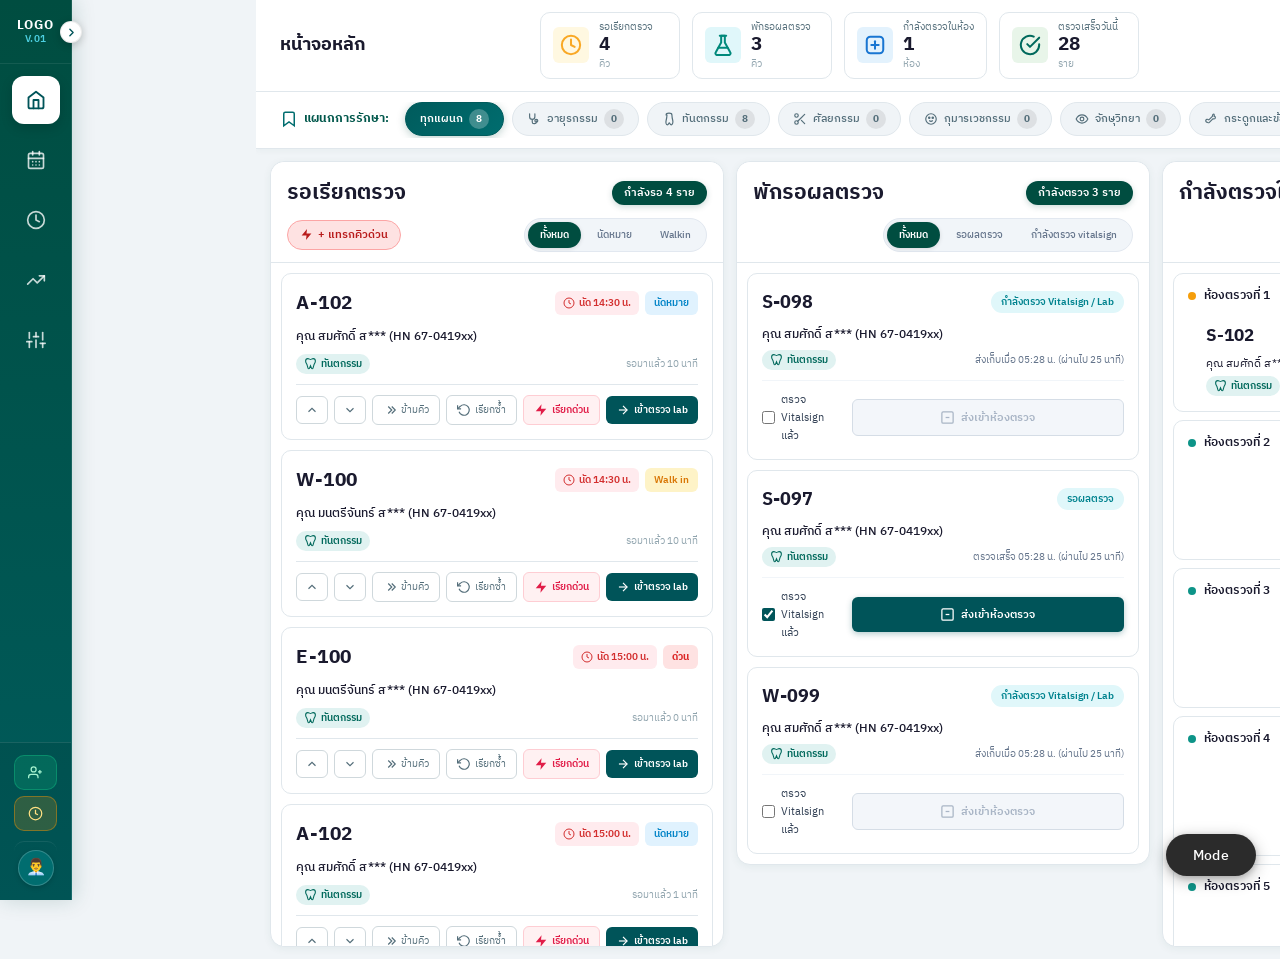
==== commit 1e1935c0: "Up date" ====
--- a/index.html
+++ b/index.html
@@ -11,6 +11,7 @@
     <link href="https://fonts.googleapis.com/css2?family=IBM+Plex+Sans+Thai:wght@300;400;500;600;700&display=swap"
         rel="stylesheet">
     <link rel="stylesheet" href="style.css">
+    <link rel="stylesheet" href="mode-switcher.css">
 </head>
 
 <body>
@@ -134,16 +135,6 @@
                         <span class="action-btn-text">จำลองมาสาย</span>
                     </button>
                 </div>
-                <a href="doctor.html" class="btn-simulate btn-go-doctor" data-tooltip="ไปหน้าแพทย์"
-                    style="margin-top:8px;text-decoration:none;text-align:center;background:rgba(77,208,225,0.15);border-color:rgba(77,208,225,0.3);color:#4DD0E1;">
-                    <svg viewBox="0 0 24 24" fill="none" stroke="currentColor" stroke-width="2" width="16" height="16">
-                        <path
-                            d="M20 6h-4V4c0-1.1-.9-2-2-2h-4c-1.1 0-2 .9-2 2v2H4c-1.1 0-2 .9-2 2v12c0 1.1.9 2 2 2h16c1.1 0 2-.9 2-2V8c0-1.1-.9-2-2-2z" />
-                        <line x1="12" y1="11" x2="12" y2="17" />
-                        <line x1="9" y1="14" x2="15" y2="14" />
-                    </svg>
-                    <span class="action-btn-text">ไปหน้าแพทย์</span>
-                </a>
 
                 <!-- User Profile at bottom -->
                 <div class="sidebar-user-profile" id="sidebar-user-profile" data-tooltip="คลิกเพื่อดูโปรไฟล์">
@@ -548,12 +539,12 @@
                                 <select id="reports-dept-filter" class="reports-select"
                                     onchange="renderReportsDashboard()">
                                     <option value="all">ทุกแผนก (All Departments)</option>
-                                    <option value="อายุรกรรม">🩺 อายุรกรรม</option>
-                                    <option value="ทันตกรรม">🦷 ทันตกรรม</option>
-                                    <option value="ศัลยกรรม">✂️ ศัลยกรรม</option>
-                                    <option value="กุมารเวชกรรม">👶 กุมารเวชกรรม</option>
-                                    <option value="จักษุวิทยา">👁️ จักษุวิทยา</option>
-                                    <option value="กระดูกและข้อ">🦴 กระดูกและข้อ</option>
+                                    <option value="อายุรกรรม">อายุรกรรม</option>
+                                    <option value="ทันตกรรม">ทันตกรรม</option>
+                                    <option value="ศัลยกรรม">ศัลยกรรม</option>
+                                    <option value="กุมารเวชกรรม">กุมารเวชกรรม</option>
+                                    <option value="จักษุวิทยา">จักษุวิทยา</option>
+                                    <option value="กระดูกและข้อ">กระดูกและข้อ</option>
                                 </select>
                             </div>
                             <div class="export-btn-group">
@@ -633,7 +624,9 @@
                                     <span class="kpi-value" id="kpi-avg-waiting">16</span>
                                     <span class="kpi-unit">นาที</span>
                                 </div>
-                                <span class="kpi-trend down">✓ อยู่ในเกณฑ์มาตรฐาน (&lt;30น.)</span>
+                                <span class="kpi-trend down">
+                                    <svg viewBox="0 0 24 24" fill="none" stroke="currentColor" stroke-width="2.5" width="12" height="12" style="vertical-align:middle;margin-right:3px;"><polyline points="20 6 9 17 4 12"/></svg>อยู่ในเกณฑ์มาตรฐาน (&lt;30น.)
+                                </span>
                             </div>
                         </div>
 
@@ -875,12 +868,12 @@
                                     <label>แผนก:</label>
                                     <select id="appt-dept-filter" class="appt-select" onchange="renderAppointments()">
                                         <option value="all">ทุกแผนก (All)</option>
-                                        <option value="อายุรกรรม">🩺 อายุรกรรม</option>
-                                        <option value="ทันตกรรม">🦷 ทันตกรรม</option>
-                                        <option value="ศัลยกรรม">✂️ ศัลยกรรม</option>
-                                        <option value="กุมารเวชกรรม">👶 กุมารเวชกรรม</option>
-                                        <option value="จักษุวิทยา">👁️ จักษุวิทยา</option>
-                                        <option value="กระดูกและข้อ">🦴 กระดูกและข้อ</option>
+                                        <option value="อายุรกรรม">อายุรกรรม</option>
+                                        <option value="ทันตกรรม">ทันตกรรม</option>
+                                        <option value="ศัลยกรรม">ศัลยกรรม</option>
+                                        <option value="กุมารเวชกรรม">กุมารเวชกรรม</option>
+                                        <option value="จักษุวิทยา">จักษุวิทยา</option>
+                                        <option value="กระดูกและข้อ">กระดูกและข้อ</option>
                                     </select>
                                 </div>
 
@@ -888,9 +881,9 @@
                                     <label>สถานะ:</label>
                                     <select id="appt-status-filter" class="appt-select" onchange="renderAppointments()">
                                         <option value="all">ทุกสถานะ (All)</option>
-                                        <option value="confirmed">🟢 ยืนยันนัด</option>
-                                        <option value="rescheduled">🟡 เลื่อนนัดแล้ว</option>
-                                        <option value="cancelled">🔴 ยกเลิกแล้ว</option>
+                                        <option value="confirmed">ยืนยันนัด (Confirmed)</option>
+                                        <option value="rescheduled">เลื่อนนัดแล้ว (Rescheduled)</option>
+                                        <option value="cancelled">ยกเลิกแล้ว (Cancelled)</option>
                                     </select>
                                 </div>
                             </div>
@@ -956,7 +949,9 @@
                         <!-- 1. Sound & Announcement -->
                         <div class="settings-card">
                             <div class="settings-card-header">
-                                <div class="settings-card-icon teal">🔊</div>
+                                <div class="settings-card-icon teal">
+                                    <svg viewBox="0 0 24 24" fill="none" stroke="currentColor" stroke-width="2" width="22" height="22"><polygon points="11 5 6 9 2 9 2 15 6 15 11 19 11 5"/><path d="M19.07 4.93a10 10 0 0 1 0 14.14M15.54 8.46a5 5 0 0 1 0 7.07"/></svg>
+                                </div>
                                 <div>
                                     <h3>ระบบเสียงเรียกคิวและการประกาศ (Sound & Voice)</h3>
                                     <p>ปรับแต่งเสียงกระดิ่งเตือน ระดับเสียง และการอ่านชื่อผู้ป่วย</p>
@@ -1006,10 +1001,9 @@
                                         <span class="setting-desc">เลือกโทนเสียงดนตรีก่อนเริ่มประกาศ</span>
                                     </div>
                                     <select class="setting-select" id="setting-chime-tone">
-                                        <option value="hospital" selected>🔔 ติ่งหน่อง 2 จังหวะ (Hospital Melodic)
-                                        </option>
-                                        <option value="urgent">⚡ เสียงเตือนเร่งด่วน 3 โทน (Urgent Alert)</option>
-                                        <option value="classic">🎵 กระดิ่งซอฟต์คลาสสิก (Soft Classic)</option>
+                                        <option value="hospital" selected>ติ่งหน่อง 2 จังหวะ (Hospital Melodic)</option>
+                                        <option value="urgent">เสียงเตือนเร่งด่วน 3 โทน (Urgent Alert)</option>
+                                        <option value="classic">กระดิ่งซอฟต์คลาสสิก (Soft Classic)</option>
                                     </select>
                                 </div>
 
@@ -1052,7 +1046,9 @@
                         <!-- 2. Queue Rules & Timing Thresholds -->
                         <div class="settings-card">
                             <div class="settings-card-header">
-                                <div class="settings-card-icon amber">⏱️</div>
+                                <div class="settings-card-icon amber">
+                                    <svg viewBox="0 0 24 24" fill="none" stroke="currentColor" stroke-width="2" width="22" height="22"><circle cx="12" cy="12" r="10"/><polyline points="12 6 12 12 16 14"/></svg>
+                                </div>
                                 <div>
                                     <h3>เกณฑ์เวลาและกฎการจัดการคิว (Queue Rules & Timing)</h3>
                                     <p>กำหนดเกณฑ์การแจ้งเตือนคิวมาสายและการแทรกคิว</p>
@@ -1118,7 +1114,9 @@
                         <!-- 3. Hospital & Service Station Info -->
                         <div class="settings-card">
                             <div class="settings-card-header">
-                                <div class="settings-card-icon blue">🏥</div>
+                                <div class="settings-card-icon blue">
+                                    <svg viewBox="0 0 24 24" fill="none" stroke="currentColor" stroke-width="2" width="22" height="22"><path d="M3 21h18M5 21V5a2 2 0 0 1 2-2h10a2 2 0 0 1 2 2v16"/><path d="M12 7v6M9 10h6"/></svg>
+                                </div>
                                 <div>
                                     <h3>ข้อมูลสถานพยาบาลและจุดบริการ (Hospital & Station)</h3>
                                     <p>ข้อมูลที่จะแสดงบนหัวบัตรคิวและหน้าจอแสดงผล</p>
@@ -1151,7 +1149,9 @@
                         <!-- 4. Display & Kiosk Configuration -->
                         <div class="settings-card">
                             <div class="settings-card-header">
-                                <div class="settings-card-icon green">🖥️</div>
+                                <div class="settings-card-icon green">
+                                    <svg viewBox="0 0 24 24" fill="none" stroke="currentColor" stroke-width="2" width="22" height="22"><rect x="2" y="3" width="20" height="14" rx="2"/><line x1="8" y1="21" x2="16" y2="21"/><line x1="12" y1="17" x2="12" y2="21"/><circle cx="12" cy="10" r="1.5"/></svg>
+                                </div>
                                 <div>
                                     <h3>การแสดงผลและหน้าจอดิจิทัล (Display & Kiosk)</h3>
                                     <p>การแสดงผลบนจอคีออสก์และป้ายข้อความวิ่ง</p>
@@ -1193,7 +1193,9 @@
                         <!-- 5. Backup, Export & System Reset (Full Width) -->
                         <div class="settings-card full-width">
                             <div class="settings-card-header">
-                                <div class="settings-card-icon red">💾</div>
+                                <div class="settings-card-icon red">
+                                    <svg viewBox="0 0 24 24" fill="none" stroke="currentColor" stroke-width="2" width="22" height="22"><path d="M19 21H5a2 2 0 0 1-2-2V5a2 2 0 0 1 2-2h11l5 5v11a2 2 0 0 1-2 2z"/><polyline points="17 21 17 13 7 13 7 21"/><polyline points="7 3 7 8 15 8"/></svg>
+                                </div>
                                 <div>
                                     <h3>การจัดการข้อมูลและการสำรองระบบ (Backup & System Reset)</h3>
                                     <p>สำรองข้อมูลคิว นำเข้าข้อมูล หรือรีเซ็ตระบบเพื่อเริ่มต้นวันใหม่</p>
@@ -1203,7 +1205,7 @@
                                 <div class="backup-actions-grid">
                                     <div class="backup-action-card">
                                         <div class="backup-info">
-                                            <h4>📤 ส่งออกข้อมูลสำรอง (Export System Data)</h4>
+                                            <h4><svg viewBox="0 0 24 24" fill="none" stroke="currentColor" stroke-width="2" width="18" height="18" style="vertical-align:middle;margin-right:6px;color:#006D6F;"><path d="M21 15v4a2 2 0 0 1-2 2H5a2 2 0 0 1-2-2v-4"/><polyline points="7 10 12 15 17 10"/><line x1="12" y1="15" x2="12" y2="3"/></svg>ส่งออกข้อมูลสำรอง (Export System Data)</h4>
                                             <p>ดาวน์โหลดข้อมูลคิว นัดหมาย และการตั้งค่าทั้งหมดเป็นไฟล์ JSON
                                                 เพื่อสำรองเก็บไว้</p>
                                         </div>
@@ -1221,7 +1223,7 @@
 
                                     <div class="backup-action-card">
                                         <div class="backup-info">
-                                            <h4>📥 นำเข้าข้อมูลสำรอง (Import Data)</h4>
+                                            <h4><svg viewBox="0 0 24 24" fill="none" stroke="currentColor" stroke-width="2" width="18" height="18" style="vertical-align:middle;margin-right:6px;color:#2563EB;"><path d="M21 15v4a2 2 0 0 1-2 2H5a2 2 0 0 1-2-2v-4"/><polyline points="17 8 12 3 7 8"/><line x1="12" y1="3" x2="12" y2="15"/></svg>นำเข้าข้อมูลสำรอง (Import Data)</h4>
                                             <p>กู้คืนข้อมูลระบบจากไฟล์ JSON สำรองที่เคยส่งออกไว้</p>
                                         </div>
                                         <input type="file" id="backup-import-file" accept=".json" style="display:none;"
@@ -1240,7 +1242,7 @@
 
                                     <div class="backup-action-card warning-card">
                                         <div class="backup-info">
-                                            <h4 style="color:#D97706;">🌅 รีเซ็ตคิวเริ่มวันใหม่ (Reset Daily Queue)</h4>
+                                            <h4 style="color:#D97706;"><svg viewBox="0 0 24 24" fill="none" stroke="currentColor" stroke-width="2" width="18" height="18" style="vertical-align:middle;margin-right:6px;color:#D97706;"><path d="M3 12a9 9 0 1 0 9-9 9.75 9.75 0 0 0-6.74 2.74L3 8"/><path d="M3 3v5h5"/></svg>รีเซ็ตคิวเริ่มวันใหม่ (Reset Daily Queue)</h4>
                                             <p>ล้างคิวที่รอตรวจและนับจำนวนเสร็จสิ้นของวันนี้ใหม่เพื่อเริ่มรอบการทำงานวันใหม่
                                             </p>
                                         </div>
@@ -1257,7 +1259,7 @@
 
                                     <div class="backup-action-card danger-card">
                                         <div class="backup-info">
-                                            <h4 style="color:#DC2626;">⚠️ คืนค่าเริ่มต้นโรงงาน (Factory Reset)</h4>
+                                            <h4 style="color:#DC2626;"><svg viewBox="0 0 24 24" fill="none" stroke="currentColor" stroke-width="2" width="18" height="18" style="vertical-align:middle;margin-right:6px;color:#DC2626;"><path d="M10.29 3.86L1.82 18a2 2 0 0 0 1.71 3h16.94a2 2 0 0 0 1.71-3L13.71 3.86a2 2 0 0 0-3.42 0z"/><line x1="12" y1="9" x2="12" y2="13"/><line x1="12" y1="17" x2="12.01" y2="17"/></svg>คืนค่าเริ่มต้นโรงงาน (Factory Reset)</h4>
                                             <p>ลบข้อมูลทั้งหมดและคืนค่าระบบกลับสู่สถานะเริ่มต้นเหมือนติดตั้งใหม่</p>
                                         </div>
                                         <button type="button" class="btn-backup-factory-reset"
@@ -1380,28 +1382,36 @@
                         <!-- Quick KPI Chips Bar -->
                         <div class="profile-kpi-bar">
                             <div class="profile-kpi-item">
-                                <div class="kpi-icon-bubble teal">📋</div>
+                                <div class="kpi-icon-bubble teal">
+                                    <svg viewBox="0 0 24 24" fill="none" stroke="currentColor" stroke-width="2" width="18" height="18"><path d="M16 4h2a2 2 0 0 1 2 2v14a2 2 0 0 1-2 2H6a2 2 0 0 1-2-2V6a2 2 0 0 1 2-2h2"/><rect x="8" y="2" width="8" height="4" rx="1" ry="1"/></svg>
+                                </div>
                                 <div class="kpi-text-wrap">
                                     <span class="kpi-label">คิวที่ให้บริการวันนี้</span>
                                     <span class="kpi-value" id="kpi-served-today">28 คิว</span>
                                 </div>
                             </div>
                             <div class="profile-kpi-item">
-                                <div class="kpi-icon-bubble blue">⏱️</div>
+                                <div class="kpi-icon-bubble blue">
+                                    <svg viewBox="0 0 24 24" fill="none" stroke="currentColor" stroke-width="2" width="18" height="18"><circle cx="12" cy="12" r="10"/><polyline points="12 6 12 12 16 14"/></svg>
+                                </div>
                                 <div class="kpi-text-wrap">
                                     <span class="kpi-label">เวลารอเฉลี่ยของระบบ</span>
                                     <span class="kpi-value" id="kpi-avg-wait">14.2 นาที</span>
                                 </div>
                             </div>
                             <div class="profile-kpi-item">
-                                <div class="kpi-icon-bubble green">🏥</div>
+                                <div class="kpi-icon-bubble green">
+                                    <svg viewBox="0 0 24 24" fill="none" stroke="currentColor" stroke-width="2" width="18" height="18"><path d="M3 21h18"/><path d="M5 21V5a2 2 0 0 1 2-2h10a2 2 0 0 1 2 2v16"/><path d="M9 10h6"/><path d="M12 7v6"/></svg>
+                                </div>
                                 <div class="kpi-text-wrap">
                                     <span class="kpi-label">จุดประจำการหลัก</span>
                                     <span class="kpi-value" id="kpi-station">เคาน์เตอร์คัดกรอง 1</span>
                                 </div>
                             </div>
                             <div class="profile-kpi-item">
-                                <div class="kpi-icon-bubble amber">⭐</div>
+                                <div class="kpi-icon-bubble amber">
+                                    <svg viewBox="0 0 24 24" fill="none" stroke="currentColor" stroke-width="2" width="18" height="18"><polygon points="12 2 15.09 8.26 22 9.27 17 14.14 18.18 21.02 12 17.77 5.82 21.02 7 14.14 2 9.27 8.91 8.26 12 2"/></svg>
+                                </div>
                                 <div class="kpi-text-wrap">
                                     <span class="kpi-label">สถานะและความพร้อม</span>
                                     <span class="kpi-value" id="kpi-availability">พร้อมรับบริการ</span>
@@ -1447,7 +1457,9 @@
                             <div class="profile-info-grid">
                                 <div class="info-card">
                                     <div class="info-card-header">
-                                        <div class="info-card-icon teal">👤</div>
+                                        <div class="info-card-icon teal">
+                                            <svg viewBox="0 0 24 24" fill="none" stroke="currentColor" stroke-width="2" width="20" height="20"><path d="M20 21v-2a4 4 0 0 0-4-4H8a4 4 0 0 0-4 4v2"/><circle cx="12" cy="7" r="4"/></svg>
+                                        </div>
                                         <div>
                                             <h4 class="info-card-title">ข้อมูลส่วนตัว</h4>
                                             <p class="info-card-subtitle">ข้อมูลพื้นฐานของเจ้าหน้าที่ในระบบ</p>
@@ -1480,7 +1492,9 @@
 
                                 <div class="info-card">
                                     <div class="info-card-header">
-                                        <div class="info-card-icon blue">💼</div>
+                                        <div class="info-card-icon blue">
+                                            <svg viewBox="0 0 24 24" fill="none" stroke="currentColor" stroke-width="2" width="20" height="20"><rect x="2" y="7" width="20" height="14" rx="2" ry="2"/><path d="M16 21V5a2 2 0 0 0-2-2h-4a2 2 0 0 0-2 2v16"/></svg>
+                                        </div>
                                         <div>
                                             <h4 class="info-card-title">ตำแหน่งและหน่วยงาน</h4>
                                             <p class="info-card-subtitle">ข้อมูลฝ่ายงานและสถานีรับผิดชอบ</p>
@@ -1516,7 +1530,9 @@
 
                             <div class="info-card full-width" style="margin-top:16px;">
                                 <div class="info-card-header">
-                                    <div class="info-card-icon green">📝</div>
+                                    <div class="info-card-icon green">
+                                        <svg viewBox="0 0 24 24" fill="none" stroke="currentColor" stroke-width="2" width="20" height="20"><path d="M14 2H6a2 2 0 0 0-2 2v16a2 2 0 0 0 2 2h12a2 2 0 0 0 2-2V8z"/><polyline points="14 2 14 8 20 8"/><line x1="16" y1="13" x2="8" y2="13"/><line x1="16" y1="17" x2="8" y2="17"/><polyline points="10 9 9 9 8 9"/></svg>
+                                    </div>
                                     <div>
                                         <h4 class="info-card-title">บันทึกย่อและหน้าที่ประจำวัน (Bio & Responsibilities)
                                         </h4>
@@ -1623,7 +1639,9 @@
                             <div class="profile-info-grid">
                                 <div class="info-card">
                                     <div class="info-card-header">
-                                        <div class="info-card-icon teal">📞</div>
+                                        <div class="info-card-icon teal">
+                                            <svg viewBox="0 0 24 24" fill="none" stroke="currentColor" stroke-width="2" width="20" height="20"><path d="M22 16.92v3a2 2 0 0 1-2.18 2 19.79 19.79 0 0 1-8.63-3.07 19.5 19.5 0 0 1-6-6 19.79 19.79 0 0 1-3.07-8.67A2 2 0 0 1 4.11 2h3a2 2 0 0 1 2 1.72 12.84 12.84 0 0 0 .7 2.81 2 2 0 0 1-.45 2.11L8.09 9.91a16 16 0 0 0 6 6l1.27-1.27a2 2 0 0 1 2.11-.45 12.84 12.84 0 0 0 2.81.7A2 2 0 0 1 22 16.92z"/></svg>
+                                        </div>
                                         <div>
                                             <h4 class="info-card-title">ช่องทางการติดต่อ</h4>
                                             <p class="info-card-subtitle">ข้อมูลการติดต่อสำหรับประสานงาน</p>
@@ -1654,7 +1672,9 @@
 
                                 <div class="info-card">
                                     <div class="info-card-header">
-                                        <div class="info-card-icon amber">⏰</div>
+                                        <div class="info-card-icon amber">
+                                            <svg viewBox="0 0 24 24" fill="none" stroke="currentColor" stroke-width="2" width="20" height="20"><circle cx="12" cy="12" r="10"/><polyline points="12 6 12 12 16 14"/></svg>
+                                        </div>
                                         <div>
                                             <h4 class="info-card-title">ตารางการทำงานและความพร้อม</h4>
                                             <p class="info-card-subtitle">ข้อมูลเวลาปฏิบัติการและการแจ้งเตือน</p>
@@ -1736,7 +1756,9 @@
                         <div class="profile-info-grid">
                             <div class="info-card">
                                 <div class="info-card-header">
-                                    <div class="info-card-icon green">🛡️</div>
+                                    <div class="info-card-icon green">
+                                        <svg viewBox="0 0 24 24" fill="none" stroke="currentColor" stroke-width="2" width="20" height="20"><path d="M12 22s8-4 8-10V5l-8-3-8 3v7c0 6 8 10 8 10z"/></svg>
+                                    </div>
                                     <div>
                                         <h4 class="info-card-title">สิทธิ์การเข้าถึงระบบที่ได้รับมอบหมาย</h4>
                                         <p class="info-card-subtitle">สิทธิ์ของเจ้าหน้าที่ในระบบจัดการคิว</p>
@@ -1791,7 +1813,9 @@
 
                             <div class="info-card">
                                 <div class="info-card-header">
-                                    <div class="info-card-icon blue">⚡</div>
+                                    <div class="info-card-icon blue">
+                                        <svg viewBox="0 0 24 24" fill="none" stroke="currentColor" stroke-width="2" width="20" height="20"><polygon points="13 2 3 14 12 14 11 22 21 10 12 10 13 2"/></svg>
+                                    </div>
                                     <div>
                                         <h4 class="info-card-title">ประวัติการปฏิบัติงานล่าสุด</h4>
                                         <p class="info-card-subtitle">บันทึกกิจกรรมล่าสุดในเซสชันนี้</p>
@@ -2112,12 +2136,12 @@
                     <div class="urgent-form-group">
                         <label>แผนกที่ต้องการส่งตรวจ <span style="color:#E11D48;">*</span></label>
                         <select class="urgent-input" id="urgent-department">
-                            <option value="อายุรกรรม">🩺 อายุรกรรม</option>
-                            <option value="ทันตกรรม">🦷 ทันตกรรม</option>
-                            <option value="ศัลยกรรม">✂️ ศัลยกรรม</option>
-                            <option value="กุมารเวชกรรม">👶 กุมารเวชกรรม</option>
-                            <option value="จักษุวิทยา">👁️ จักษุวิทยา</option>
-                            <option value="กระดูกและข้อ">🦴 กระดูกและข้อ</option>
+                            <option value="อายุรกรรม">อายุรกรรม</option>
+                            <option value="ทันตกรรม">ทันตกรรม</option>
+                            <option value="ศัลยกรรม">ศัลยกรรม</option>
+                            <option value="กุมารเวชกรรม">กุมารเวชกรรม</option>
+                            <option value="จักษุวิทยา">จักษุวิทยา</option>
+                            <option value="กระดูกและข้อ">กระดูกและข้อ</option>
                         </select>
                     </div>
                     <div class="urgent-form-group">
@@ -2125,13 +2149,11 @@
                         <div class="urgent-radio-box">
                             <label class="urgent-radio-label">
                                 <input type="radio" name="urgent-action-type" value="lab" checked>
-                                <span>⚡ <strong>เรียกคิวด่วนทันที</strong> (ส่งไปช่องรอผลตรวจ/สัญญาณชีพทันที
-                                    เป็นคิวแรกสุด)</span>
+                                <span><strong>เรียกคิวด่วนทันที</strong> (ส่งไปช่องรอผลตรวจ/สัญญาณชีพทันที เป็นคิวแรกสุด)</span>
                             </label>
                             <label class="urgent-radio-label">
                                 <input type="radio" name="urgent-action-type" value="queue">
-                                <span>📋 <strong>แทรกคิวไว้ลำดับที่ 1</strong> (ในช่องรอเรียกตรวจ
-                                    พร้อมเรียกเป็นคิวถัดไป)</span>
+                                <span><strong>แทรกคิวไว้ลำดับที่ 1</strong> (ในช่องรอเรียกตรวจ พร้อมเรียกเป็นคิวถัดไป)</span>
                             </label>
                         </div>
                     </div>
@@ -2194,12 +2216,12 @@
                         <div class="form-group">
                             <label>แผนกที่นัดตรวจ <span class="required-star">*</span></label>
                             <select class="appt-input" id="appt-department" onchange="updateDoctorOptionsForDept()">
-                                <option value="อายุรกรรม">🩺 อายุรกรรม</option>
-                                <option value="ทันตกรรม">🦷 ทันตกรรม</option>
-                                <option value="ศัลยกรรม">✂️ ศัลยกรรม</option>
-                                <option value="กุมารเวชกรรม">👶 กุมารเวชกรรม</option>
-                                <option value="จักษุวิทยา">👁️ จักษุวิทยา</option>
-                                <option value="กระดูกและข้อ">🦴 กระดูกและข้อ</option>
+                                <option value="อายุรกรรม">อายุรกรรม</option>
+                                <option value="ทันตกรรม">ทันตกรรม</option>
+                                <option value="ศัลยกรรม">ศัลยกรรม</option>
+                                <option value="กุมารเวชกรรม">กุมารเวชกรรม</option>
+                                <option value="จักษุวิทยา">จักษุวิทยา</option>
+                                <option value="กระดูกและข้อ">กระดูกและข้อ</option>
                             </select>
                         </div>
                         <div class="form-group">
@@ -2363,8 +2385,9 @@
                         <input type="text" class="appt-input" id="cancel-reason-custom"
                             placeholder="ระบุเหตุผลการยกเลิกนัด..." style="display:none; margin-top:8px;">
                     </div>
-                    <p style="font-size:0.8rem; color:#EF4444; margin-top:8px;">
-                        ⚠️ เมื่อยืนยันแล้ว สถานะนัดหมายจะเปลี่ยนเป็น "ยกเลิกแล้ว" และสามารถดูประวัติได้ในระบบ
+                    <p style="font-size:0.8rem; color:#EF4444; margin-top:8px; display:flex; align-items:center; gap:6px;">
+                        <svg viewBox="0 0 24 24" fill="none" stroke="currentColor" stroke-width="2" width="14" height="14" style="flex-shrink:0;"><path d="M10.29 3.86L1.82 18a2 2 0 0 0 1.71 3h16.94a2 2 0 0 0 1.71-3L13.71 3.86a2 2 0 0 0-3.42 0z"/><line x1="12" y1="9" x2="12" y2="13"/><line x1="12" y1="17" x2="12.01" y2="17"/></svg>
+                        <span>เมื่อยืนยันแล้ว สถานะนัดหมายจะเปลี่ยนเป็น "ยกเลิกแล้ว" และสามารถดูประวัติได้ในระบบ</span>
                     </p>
                     <div class="modal-footer">
                         <button type="button" class="btn-action" onclick="closeCancelApptModal()">ย้อนกลับ</button>
@@ -2385,6 +2408,8 @@
     <!-- Toast Notification -->
     <div class="toast-container" id="toast-container"></div>
 
+    <!-- Mode Switcher (Floating Button at bottom-right) -->
+    <script src="mode-switcher.js"></script>
     <script src="app.js"></script>
 </body>
 
--- a/mode-switcher.css
+++ b/mode-switcher.css
@@ -0,0 +1,139 @@
+/* ===================================================
+   FLOATING MODE SWITCHER - COMPONENT STYLES
+   =================================================== */
+
+.floating-mode-container {
+    position: fixed;
+    bottom: 24px;
+    right: 24px;
+    z-index: 99999;
+    font-family: 'IBM Plex Sans Thai', -apple-system, BlinkMacSystemFont, 'Segoe UI', Roboto, sans-serif;
+    user-select: none;
+}
+
+/* Floating Mode Trigger Button (Pill Capsule Shape) */
+.btn-floating-mode {
+    display: inline-flex;
+    align-items: center;
+    justify-content: center;
+    padding: 10px 24px;
+    min-width: 90px;
+    height: 42px;
+    background: #2b2b2b;
+    color: #ffffff;
+    border: none;
+    border-radius: 9999px;
+    font-size: 1rem;
+    font-weight: 500;
+    font-family: inherit;
+    letter-spacing: 0.3px;
+    cursor: pointer;
+    box-shadow: 0 4px 16px rgba(0, 0, 0, 0.28), 0 2px 6px rgba(0, 0, 0, 0.18);
+    transition: all 0.2s cubic-bezier(0.16, 1, 0.3, 1);
+    outline: none;
+}
+
+.btn-floating-mode:hover {
+    background: #383838;
+    transform: translateY(-2px);
+    box-shadow: 0 6px 20px rgba(0, 0, 0, 0.35), 0 3px 8px rgba(0, 0, 0, 0.22);
+}
+
+.btn-floating-mode:active {
+    transform: translateY(0);
+    background: #222222;
+}
+
+.btn-floating-mode.active {
+    background: #1f1f1f;
+    box-shadow: 0 0 0 2px rgba(255, 255, 255, 0.2), 0 6px 20px rgba(0, 0, 0, 0.4);
+}
+
+/* Mode Popup Card (Floats directly above the Mode button) */
+.mode-popup-menu {
+    position: absolute;
+    bottom: 54px;
+    right: 0;
+    width: 215px;
+    background: #2e2e2e;
+    border-radius: 12px;
+    padding: 8px 0;
+    box-shadow: 0 12px 32px rgba(0, 0, 0, 0.45), 0 4px 12px rgba(0, 0, 0, 0.25);
+    display: none;
+    flex-direction: column;
+    overflow: hidden;
+    border: 1px solid rgba(255, 255, 255, 0.08);
+    transform-origin: bottom right;
+    animation: modePopupAppear 0.22s cubic-bezier(0.16, 1, 0.3, 1) forwards;
+}
+
+.mode-popup-menu.show {
+    display: flex;
+}
+
+@keyframes modePopupAppear {
+    from {
+        opacity: 0;
+        transform: translateY(8px) scale(0.96);
+    }
+    to {
+        opacity: 1;
+        transform: translateY(0) scale(1);
+    }
+}
+
+/* Mode Item Links */
+.mode-menu-item {
+    display: flex;
+    align-items: center;
+    justify-content: space-between;
+    padding: 10px 18px;
+    color: #e5e5e5;
+    text-decoration: none;
+    font-size: 0.92rem;
+    font-weight: 400;
+    line-height: 1.4;
+    transition: background 0.15s ease, color 0.15s ease, padding-left 0.15s ease;
+    cursor: pointer;
+    white-space: nowrap;
+}
+
+.mode-menu-item:hover {
+    background: #3d3d3d;
+    color: #ffffff;
+    padding-left: 20px;
+}
+
+/* Active Page Indicator */
+.mode-menu-item.current-page {
+    color: #ffffff;
+    font-weight: 600;
+    background: rgba(255, 255, 255, 0.07);
+}
+
+.mode-menu-item.current-page::after {
+    content: '';
+    width: 6px;
+    height: 6px;
+    background: #4ade80;
+    border-radius: 50%;
+    margin-left: 8px;
+    box-shadow: 0 0 6px #4ade80;
+}
+
+/* Mobile responsive adjustments */
+@media (max-width: 640px) {
+    .floating-mode-container {
+        bottom: 16px;
+        right: 16px;
+    }
+    .btn-floating-mode {
+        padding: 8px 20px;
+        height: 38px;
+        font-size: 0.92rem;
+    }
+    .mode-popup-menu {
+        bottom: 48px;
+        width: 200px;
+    }
+}
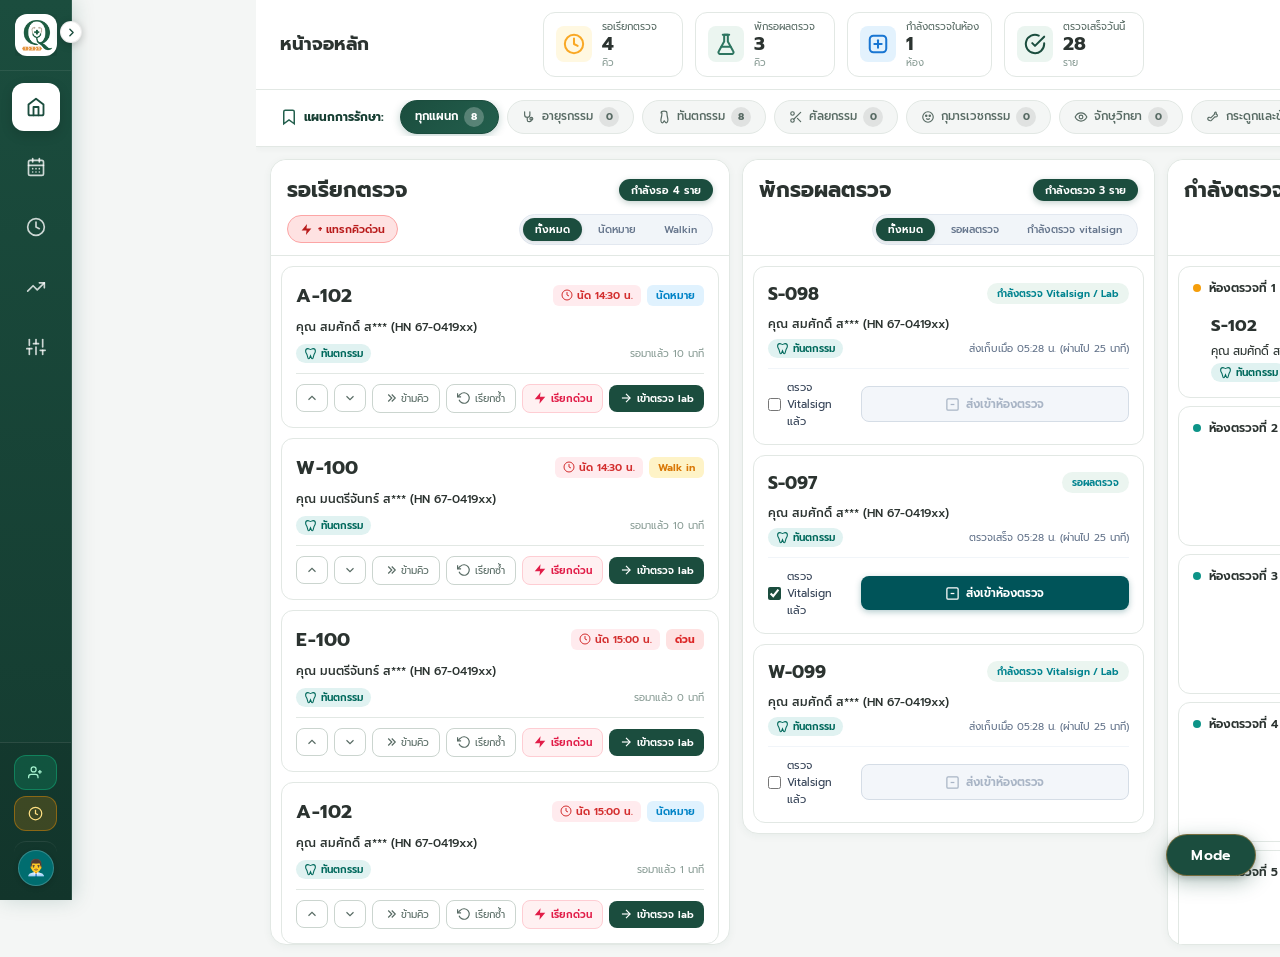
==== commit 02c4baf8: "update heart animation code" ====
--- a/index.html
+++ b/index.html
@@ -4,14 +4,14 @@
 <head>
     <meta charset="UTF-8">
     <meta name="viewport" content="width=1920, initial-scale=1.0">
-    <meta name="description" content="ระบบจัดการคิวผู้ป่วย - Hospital Queue Management System">
-    <title>ระบบคิวผู้ป่วย | Hospital Queue Management</title>
+    <meta name="description" content="ระบบคิวอัจฉริยะ เพื่อการดูแลที่อบอุ่น - Smart Hospital Queue Management System">
+    <title>ระบบคิวอัจฉริยะ เพื่อการดูแลที่อบอุ่น | Smart Hospital Queue</title>
     <link rel="preconnect" href="https://fonts.googleapis.com">
     <link rel="preconnect" href="https://fonts.gstatic.com" crossorigin>
-    <link href="https://fonts.googleapis.com/css2?family=IBM+Plex+Sans+Thai:wght@300;400;500;600;700&display=swap"
+    <link href="https://fonts.googleapis.com/css2?family=Prompt:wght@300;400;500;600;700&family=IBM+Plex+Sans+Thai:wght@300;400;500;600;700&display=swap"
         rel="stylesheet">
-    <link rel="stylesheet" href="style.css">
-    <link rel="stylesheet" href="mode-switcher.css">
+    <link rel="stylesheet" href="style.css?v=20261018">
+    <link rel="stylesheet" href="mode-switcher.css?v=20261018">
 </head>
 
 <body>
@@ -22,12 +22,11 @@
             <div class="sidebar-header">
                 <div class="sidebar-brand">
                     <div class="sidebar-mini-logo">
-                        <span class="mini-logo-title">LOGO</span>
-                        <span class="mini-logo-sub">V.01</span>
+                        <img src="logo.png" alt="โลโก้ระบบคิว" class="sidebar-logo-img">
                     </div>
                     <div class="brand-info">
-                        <span class="brand-title">ระบบคิวผู้ป่วย</span>
-                        <span class="brand-subtitle">Queue System V.01</span>
+                        <span class="brand-title">ระบบคิวอัจฉริยะ</span>
+                        <span class="brand-subtitle">เพื่อการดูแลที่อบอุ่น</span>
                     </div>
                 </div>
                 <button type="button" class="sidebar-collapse-btn" id="sidebar-collapse-btn"
@@ -2409,8 +2408,8 @@
     <div class="toast-container" id="toast-container"></div>
 
     <!-- Mode Switcher (Floating Button at bottom-right) -->
-    <script src="mode-switcher.js"></script>
-    <script src="app.js"></script>
+    <script src="mode-switcher.js?v=20261018"></script>
+    <script src="app.js?v=20261018"></script>
 </body>
 
 </html>
--- a/style.css
+++ b/style.css
@@ -4,70 +4,78 @@
 
 /* ---- CSS Custom Properties ---- */
 :root {
-    /* Primary Teal Palette */
-    --teal-900: #004D40;
-    --teal-800: #00574B;
-    --teal-700: #005B5C;
-    --teal-600: #006D6F;
-    --teal-500: #00897B;
-    --teal-400: #009688;
-    --teal-300: #4DD0E1;
-    --teal-200: #80CBC4;
-    --teal-100: #B2DFDB;
-    --teal-50: #E0F7FA;
+    /* Primary Green Palette (Mood Board: #1B4D3E) */
+    --teal-900: #1B4D3E;
+    --teal-800: #163E32;
+    --teal-700: #1B4D3E;
+    --teal-600: #235F4D;
+    --teal-500: #2D7560;
+    --teal-400: #41967D;
+    --teal-300: #7BC1AC;
+    --teal-200: #B7DFD4;
+    --teal-100: #E6ECE8;
+    --teal-50: #EBF5F0;
+
+    /* Secondary Orange Palette (Mood Board: #E0923C) */
+    --secondary-orange: #E0923C;
+    --secondary-orange-hover: #C87E2E;
+    --secondary-orange-light: #F9F2EA;
 
     /* Functional Colors */
-    --color-bg: #F0F4F7;
+    --color-bg: #F4F6F5;
     --color-card: #FFFFFF;
-    --color-sidebar: linear-gradient(180deg, #004D40 0%, #005B5C 100%);
-    --color-sidebar-solid: #004D40;
+    --color-sidebar: linear-gradient(180deg, #1B4D3E 0%, #143A2F 100%);
+    --color-sidebar-solid: #1B4D3E;
 
     /* Badge / Tag Colors */
-    --tag-appointment: #4DD0E1;
-    --tag-appointment-bg: #E0F7FA;
-    --tag-walkin: #66BB6A;
-    --tag-walkin-bg: #C8E6C9;
-    --tag-late: #FF9800;
-    --tag-late-bg: #FFF3E0;
+    --tag-appointment: #1E5E48;
+    --tag-appointment-bg: #EBF5F0;
+    --tag-walkin: #2E7D32;
+    --tag-walkin-bg: #E8F5E9;
+    --tag-late: #E0923C;
+    --tag-late-bg: #F9F2EA;
 
     /* Status Colors */
     --color-red: #D32F2F;
     --color-red-light: #FFEBEE;
-    --color-orange: #FF9800;
-    --color-green: #00695C;
-    --color-green-light: #E8F5E9;
+    --color-orange: #E0923C;
+    --color-orange-light: #F9F2EA;
+    --color-green: #1B4D3E;
+    --color-green-light: #EBF5F0;
     --color-blue: #1976D2;
 
     /* Button Colors */
-    --btn-primary: #006D6F;
-    --btn-primary-hover: #005B5C;
-    --btn-done: #00695C;
-    --btn-done-hover: #004D40;
-
-    /* Text Colors */
-    --text-primary: #1A1A2E;
-    --text-secondary: #546E7A;
-    --text-muted: #90A4AE;
+    --btn-primary: #1B4D3E;
+    --btn-primary-hover: #143A2F;
+    --btn-secondary: #E0923C;
+    --btn-secondary-hover: #C87E2E;
+    --btn-done: #1B4D3E;
+    --btn-done-hover: #143A2F;
+
+    /* Text Colors (Mood Board Dark Slate: #2B3330) */
+    --text-primary: #2B3330;
+    --text-secondary: #586B64;
+    --text-muted: #8A9D96;
     --text-white: #FFFFFF;
 
     /* Borders & Shadows */
-    --border-light: #E0E7EC;
-    --border-medium: #CFD8DC;
-    --shadow-sm: 0 1px 3px rgba(0, 0, 0, 0.06);
-    --shadow-md: 0 4px 12px rgba(0, 0, 0, 0.08);
-    --shadow-lg: 0 8px 24px rgba(0, 0, 0, 0.12);
-    --shadow-card: 0 2px 8px rgba(0, 77, 64, 0.06);
+    --border-light: #E2E8E4;
+    --border-medium: #CBD5CF;
+    --shadow-sm: 0 1px 3px rgba(0, 0, 0, 0.05);
+    --shadow-md: 0 4px 14px rgba(27, 77, 62, 0.08);
+    --shadow-lg: 0 8px 24px rgba(27, 77, 62, 0.12);
+    --shadow-card: 0 2px 8px rgba(27, 77, 62, 0.05);
 
     /* Spacing */
     --sidebar-width: 256px;
     --sidebar-collapsed-width: 72px;
     --topbar-height: 64px;
 
-    /* Radius */
-    --radius-sm: 6px;
-    --radius-md: 10px;
-    --radius-lg: 14px;
-    --radius-xl: 18px;
+    /* Radius (Mood board: 12-16px) */
+    --radius-sm: 8px;
+    --radius-md: 12px;
+    --radius-lg: 16px;
+    --radius-xl: 20px;
 
     /* Transitions */
     --transition-fast: 0.15s ease;
@@ -89,7 +97,7 @@
 }
 
 body {
-    font-family: 'IBM Plex Sans Thai', -apple-system, BlinkMacSystemFont, sans-serif;
+    font-family: 'Prompt', 'IBM Plex Sans Thai', -apple-system, BlinkMacSystemFont, sans-serif;
     background: var(--color-bg);
     color: var(--text-primary);
     overflow-x: hidden;
@@ -162,26 +170,41 @@
 }
 
 .sidebar-mini-logo {
-    display: flex;
-    flex-direction: column;
+    width: 42px;
+    height: 42px;
+    background: #ffffff;
+    border-radius: 12px;
+    display: flex;
     align-items: center;
     justify-content: center;
-    text-align: center;
-    line-height: 1.15;
+    padding: 3px;
     flex-shrink: 0;
+    box-shadow: 0 2px 8px rgba(0, 0, 0, 0.18);
+    transition: transform var(--transition-fast);
+}
+
+.sidebar-mini-logo:hover {
+    transform: scale(1.05);
+}
+
+.sidebar-logo-img {
+    width: 100%;
+    height: 100%;
+    object-fit: contain;
+    display: block;
 }
 
 .mini-logo-title {
     font-size: 0.96rem;
     font-weight: 800;
-    color: #ffffff;
+    color: #1B4D3E;
     letter-spacing: 1.2px;
 }
 
 .mini-logo-sub {
     font-size: 0.68rem;
     font-weight: 600;
-    color: #4dd0e1;
+    color: var(--secondary-orange);
     letter-spacing: 0.5px;
 }
 
@@ -203,7 +226,7 @@
 
 .brand-subtitle {
     font-size: 0.72rem;
-    color: rgba(255, 255, 255, 0.65);
+    color: rgba(255, 255, 255, 0.82);
     font-weight: 400;
 }
 
@@ -214,7 +237,7 @@
     border-radius: 50%;
     background: #ffffff;
     border: 1px solid rgba(0, 0, 0, 0.08);
-    color: #005459;
+    color: #1B4D3E;
     display: flex;
     align-items: center;
     justify-content: center;
@@ -230,7 +253,7 @@
 
 .sidebar-collapse-btn:hover {
     background: #f1f5f9;
-    color: #00363a;
+    color: #163E32;
     transform: scale(1.12);
     box-shadow: 0 3px 10px rgba(0, 0, 0, 0.28);
 }
@@ -573,12 +596,12 @@
 
 .sidebar.collapsed .nav-item.active {
     background: #ffffff;
-    color: #005459;
+    color: #1B4D3E;
     box-shadow: 0 4px 12px rgba(0, 0, 0, 0.15);
 }
 
 .sidebar.collapsed .nav-item.active .nav-icon {
-    color: #005459;
+    color: #1B4D3E;
 }
 
 .sidebar.collapsed .nav-active-pill {
@@ -654,7 +677,7 @@
 
 .sidebar.collapsed:hover .nav-item.active {
     background: #ffffff;
-    color: #005459;
+    color: #1B4D3E;
 }
 
 .sidebar.collapsed:hover .sidebar-actions-grid {
@@ -678,13 +701,13 @@
     left: calc(100% + 10px);
     top: 50%;
     transform: translateY(-50%) translateX(-4px);
-    background: #004D40;
+    background: #1B4D3E;
     color: #ffffff;
     font-size: 0.78rem;
     font-weight: 600;
     padding: 5px 11px;
     border-radius: 7px;
-    border: 1px solid rgba(77, 208, 225, 0.3);
+    border: 1px solid rgba(224, 146, 60, 0.4);
     white-space: nowrap;
     opacity: 0;
     pointer-events: none;
@@ -700,7 +723,7 @@
     top: 50%;
     transform: translateY(-50%);
     border: 5px solid transparent;
-    border-right-color: #004D40;
+    border-right-color: #1B4D3E;
     opacity: 0;
     pointer-events: none;
     transition: opacity 0.18s ease;
@@ -1209,13 +1232,13 @@
 }
 
 .column-pill-badge {
-    background: #004d40;
+    background: #1B4D3E;
     color: #ffffff;
     padding: 3px 12px;
     border-radius: 999px;
     font-size: 0.76rem;
     font-weight: 600;
-    box-shadow: 0 2px 6px rgba(0, 77, 64, 0.2);
+    box-shadow: 0 2px 6px rgba(27, 77, 62, 0.25);
 }
 
 .column-header-sub {
@@ -1281,7 +1304,7 @@
 }
 
 .filter-pill-btn.active {
-    background: #004d40;
+    background: #1B4D3E;
     color: #ffffff;
     font-weight: 600;
     box-shadow: 0 1px 4px rgba(0, 0, 0, 0.12);
@@ -1346,14 +1369,14 @@
 }
 
 .btn-action.btn-call-lab {
-    background: #005459;
+    background: #1B4D3E;
     color: #ffffff;
     border: none;
     font-weight: 600;
 }
 
 .btn-action.btn-call-lab:hover {
-    background: #00363a;
+    background: #163E32;
     color: #ffffff;
 }
 
@@ -1392,7 +1415,7 @@
 }
 
 .vitalsign-checkbox-label input[type="checkbox"] {
-    accent-color: #005459;
+    accent-color: #1B4D3E;
     width: 15px;
     height: 15px;
     cursor: pointer;
@@ -3346,7 +3369,7 @@
     align-items: center;
     gap: 8px;
     padding: 10px 20px;
-    background: linear-gradient(135deg, #006D6F 0%, #004D40 100%);
+    background: linear-gradient(135deg, #1B4D3E 0%, #143A2F 100%);
     color: #FFFFFF;
     border: none;
     border-radius: var(--radius-md);
@@ -3354,14 +3377,14 @@
     font-family: inherit;
     font-weight: 600;
     cursor: pointer;
-    box-shadow: 0 4px 12px rgba(0, 77, 64, 0.25);
+    box-shadow: 0 4px 12px rgba(27, 77, 62, 0.25);
     transition: all var(--transition-fast);
 }
 
 .btn-create-appt:hover {
-    background: linear-gradient(135deg, #00838F 0%, #005B5C 100%);
+    background: linear-gradient(135deg, #235F4D 0%, #1B4D3E 100%);
     transform: translateY(-1.5px);
-    box-shadow: 0 6px 18px rgba(0, 77, 64, 0.35);
+    box-shadow: 0 6px 18px rgba(27, 77, 62, 0.35);
 }
 
 .btn-create-appt:active {
@@ -3752,7 +3775,7 @@
     align-items: center;
     gap: 5px;
     padding: 6px 12px;
-    background: #006D6F;
+    background: #1B4D3E;
     color: #FFFFFF;
     border: none;
     border-radius: var(--radius-sm);
@@ -3763,9 +3786,9 @@
 }
 
 .btn-appt-checkin:hover {
-    background: #004D40;
+    background: #143A2F;
     transform: translateY(-1px);
-    box-shadow: 0 2px 8px rgba(0, 109, 111, 0.25);
+    box-shadow: 0 2px 8px rgba(27, 77, 62, 0.25);
 }
 
 .btn-appt-reschedule {
@@ -3817,7 +3840,7 @@
 }
 
 .appt-modal-header {
-    background: linear-gradient(135deg, #004D40 0%, #006D6F 100%);
+    background: linear-gradient(135deg, #1B4D3E 0%, #235F4D 100%);
     color: #FFFFFF;
     padding: 16px 20px;
     border-radius: var(--radius-lg) var(--radius-lg) 0 0;
@@ -3940,7 +3963,7 @@
     align-items: center;
     gap: 7px;
     padding: 9px 18px;
-    background: #006D6F;
+    background: #1B4D3E;
     color: #FFFFFF;
     border: none;
     border-radius: var(--radius-sm);
@@ -3951,7 +3974,7 @@
 }
 
 .btn-confirm-appt:hover {
-    background: #004D40;
+    background: #143A2F;
 }
 
 .btn-confirm-reschedule {
@@ -3959,7 +3982,7 @@
     align-items: center;
     gap: 7px;
     padding: 9px 18px;
-    background: #D97706;
+    background: #E0923C;
     color: #FFFFFF;
     border: none;
     border-radius: var(--radius-sm);
@@ -3970,7 +3993,7 @@
 }
 
 .btn-confirm-reschedule:hover {
-    background: #B45309;
+    background: #C87E2E;
 }
 
 .btn-confirm-cancel {
@@ -4035,7 +4058,7 @@
 
 .profile-hero-cover {
     height: 120px;
-    background: linear-gradient(135deg, #004D40 0%, #006D6F 50%, #00897B 100%);
+    background: linear-gradient(135deg, #1B4D3E 0%, #235F4D 50%, #E0923C 100%);
     position: relative;
     display: flex;
     justify-content: flex-end;
@@ -4819,7 +4842,7 @@
     justify-content: center;
     overflow: hidden;
     flex-shrink: 0;
-    background: #006D6F;
+    background: #1B4D3E;
     position: relative;
 }
 
@@ -5070,11 +5093,11 @@
     display: inline-flex;
     align-items: center;
     gap: 10px;
-    background: #004D40;
+    background: #1B4D3E;
     color: #FFFFFF;
     padding: 12px 20px;
     border-radius: var(--radius-md);
-    box-shadow: 0 6px 20px rgba(0, 77, 64, 0.35);
+    box-shadow: 0 6px 20px rgba(27, 77, 62, 0.35);
     border: 1px solid rgba(255, 255, 255, 0.2);
     font-size: 0.86rem;
     font-weight: 500;
--- a/mode-switcher.css
+++ b/mode-switcher.css
@@ -7,7 +7,7 @@
     bottom: 24px;
     right: 24px;
     z-index: 99999;
-    font-family: 'IBM Plex Sans Thai', -apple-system, BlinkMacSystemFont, 'Segoe UI', Roboto, sans-serif;
+    font-family: 'Prompt', 'IBM Plex Sans Thai', -apple-system, BlinkMacSystemFont, 'Segoe UI', Roboto, sans-serif;
     user-select: none;
 }
 
@@ -19,34 +19,36 @@
     padding: 10px 24px;
     min-width: 90px;
     height: 42px;
-    background: #2b2b2b;
+    background: #1B4D3E;
     color: #ffffff;
-    border: none;
+    border: 1.5px solid rgba(224, 146, 60, 0.45);
     border-radius: 9999px;
     font-size: 1rem;
-    font-weight: 500;
+    font-weight: 600;
     font-family: inherit;
     letter-spacing: 0.3px;
     cursor: pointer;
-    box-shadow: 0 4px 16px rgba(0, 0, 0, 0.28), 0 2px 6px rgba(0, 0, 0, 0.18);
+    box-shadow: 0 6px 20px rgba(27, 77, 62, 0.35), 0 2px 6px rgba(0, 0, 0, 0.18);
     transition: all 0.2s cubic-bezier(0.16, 1, 0.3, 1);
     outline: none;
 }
 
 .btn-floating-mode:hover {
-    background: #383838;
+    background: #143A2F;
+    border-color: #E0923C;
     transform: translateY(-2px);
-    box-shadow: 0 6px 20px rgba(0, 0, 0, 0.35), 0 3px 8px rgba(0, 0, 0, 0.22);
+    box-shadow: 0 8px 24px rgba(27, 77, 62, 0.45), 0 3px 8px rgba(0, 0, 0, 0.22);
 }
 
 .btn-floating-mode:active {
     transform: translateY(0);
-    background: #222222;
+    background: #0F2D24;
 }
 
 .btn-floating-mode.active {
-    background: #1f1f1f;
-    box-shadow: 0 0 0 2px rgba(255, 255, 255, 0.2), 0 6px 20px rgba(0, 0, 0, 0.4);
+    background: #143A2F;
+    border-color: #E0923C;
+    box-shadow: 0 0 0 2px rgba(224, 146, 60, 0.35), 0 6px 20px rgba(27, 77, 62, 0.4);
 }
 
 /* Mode Popup Card (Floats directly above the Mode button) */
@@ -54,15 +56,17 @@
     position: absolute;
     bottom: 54px;
     right: 0;
-    width: 215px;
-    background: #2e2e2e;
-    border-radius: 12px;
+    min-width: 240px;
+    width: max-content;
+    max-width: 290px;
+    background: #1B4D3E;
+    border-radius: 14px;
     padding: 8px 0;
-    box-shadow: 0 12px 32px rgba(0, 0, 0, 0.45), 0 4px 12px rgba(0, 0, 0, 0.25);
+    box-shadow: 0 14px 36px rgba(17, 30, 26, 0.5), 0 4px 12px rgba(0, 0, 0, 0.25);
     display: none;
     flex-direction: column;
     overflow: hidden;
-    border: 1px solid rgba(255, 255, 255, 0.08);
+    border: 1px solid rgba(224, 146, 60, 0.3);
     transform-origin: bottom right;
     animation: modePopupAppear 0.22s cubic-bezier(0.16, 1, 0.3, 1) forwards;
 }
@@ -88,10 +92,10 @@
     align-items: center;
     justify-content: space-between;
     padding: 10px 18px;
-    color: #e5e5e5;
+    color: #E6ECE8;
     text-decoration: none;
     font-size: 0.92rem;
-    font-weight: 400;
+    font-weight: 500;
     line-height: 1.4;
     transition: background 0.15s ease, color 0.15s ease, padding-left 0.15s ease;
     cursor: pointer;
@@ -99,7 +103,7 @@
 }
 
 .mode-menu-item:hover {
-    background: #3d3d3d;
+    background: #235F4D;
     color: #ffffff;
     padding-left: 20px;
 }
@@ -107,18 +111,18 @@
 /* Active Page Indicator */
 .mode-menu-item.current-page {
     color: #ffffff;
-    font-weight: 600;
-    background: rgba(255, 255, 255, 0.07);
+    font-weight: 700;
+    background: rgba(255, 255, 255, 0.12);
 }
 
 .mode-menu-item.current-page::after {
     content: '';
-    width: 6px;
-    height: 6px;
-    background: #4ade80;
+    width: 7px;
+    height: 7px;
+    background: #E0923C;
     border-radius: 50%;
     margin-left: 8px;
-    box-shadow: 0 0 6px #4ade80;
+    box-shadow: 0 0 8px #E0923C;
 }
 
 /* Mobile responsive adjustments */
@@ -128,12 +132,23 @@
         right: 16px;
     }
     .btn-floating-mode {
-        padding: 8px 20px;
+        padding: 8px 18px;
         height: 38px;
-        font-size: 0.92rem;
+        font-size: 0.9rem;
     }
     .mode-popup-menu {
         bottom: 48px;
-        width: 200px;
+        min-width: 215px;
+        width: max-content;
+        max-width: calc(100vw - 32px);
     }
 }
+
+/* When viewing mobile queue app on mobile screen, float Mode button above the bottom navigation bar */
+@media (max-width: 640px) {
+    body.mobile-body .floating-mode-container {
+        bottom: 72px;
+        right: 12px;
+    }
+}
+
